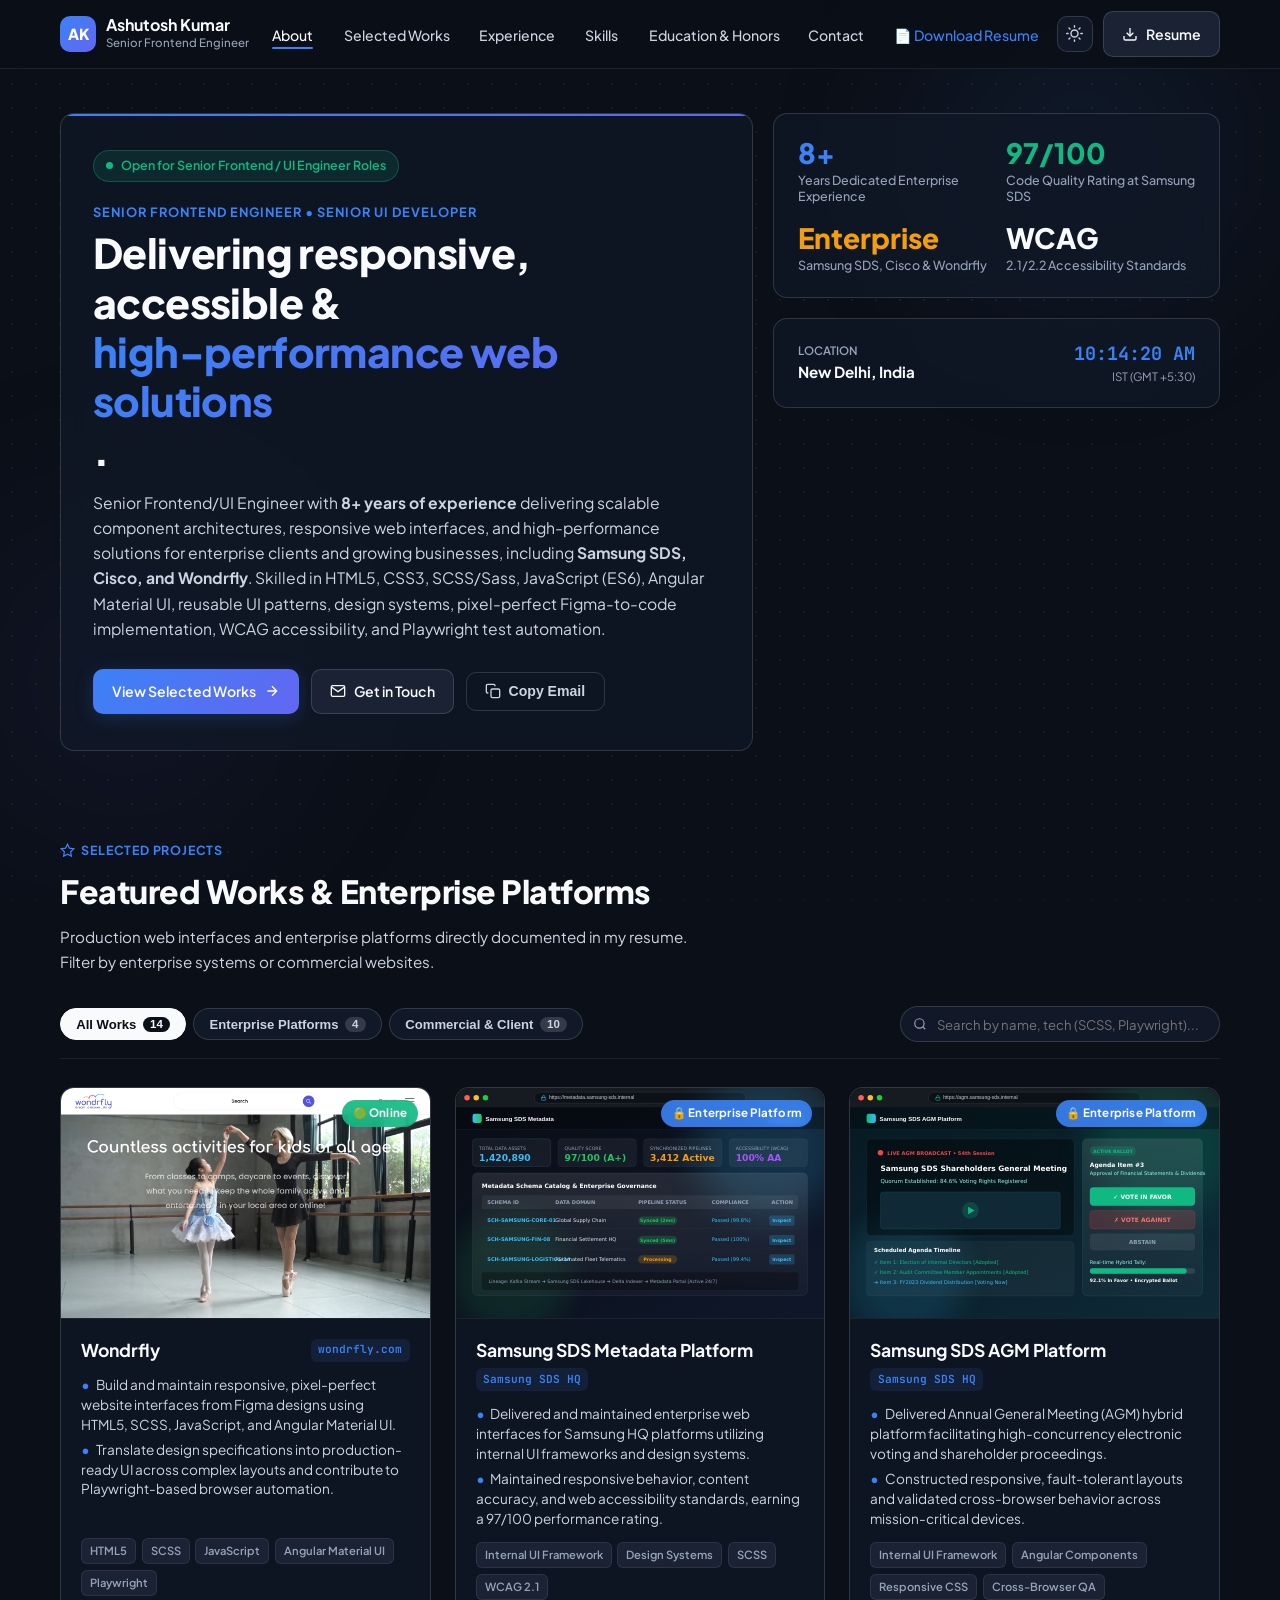
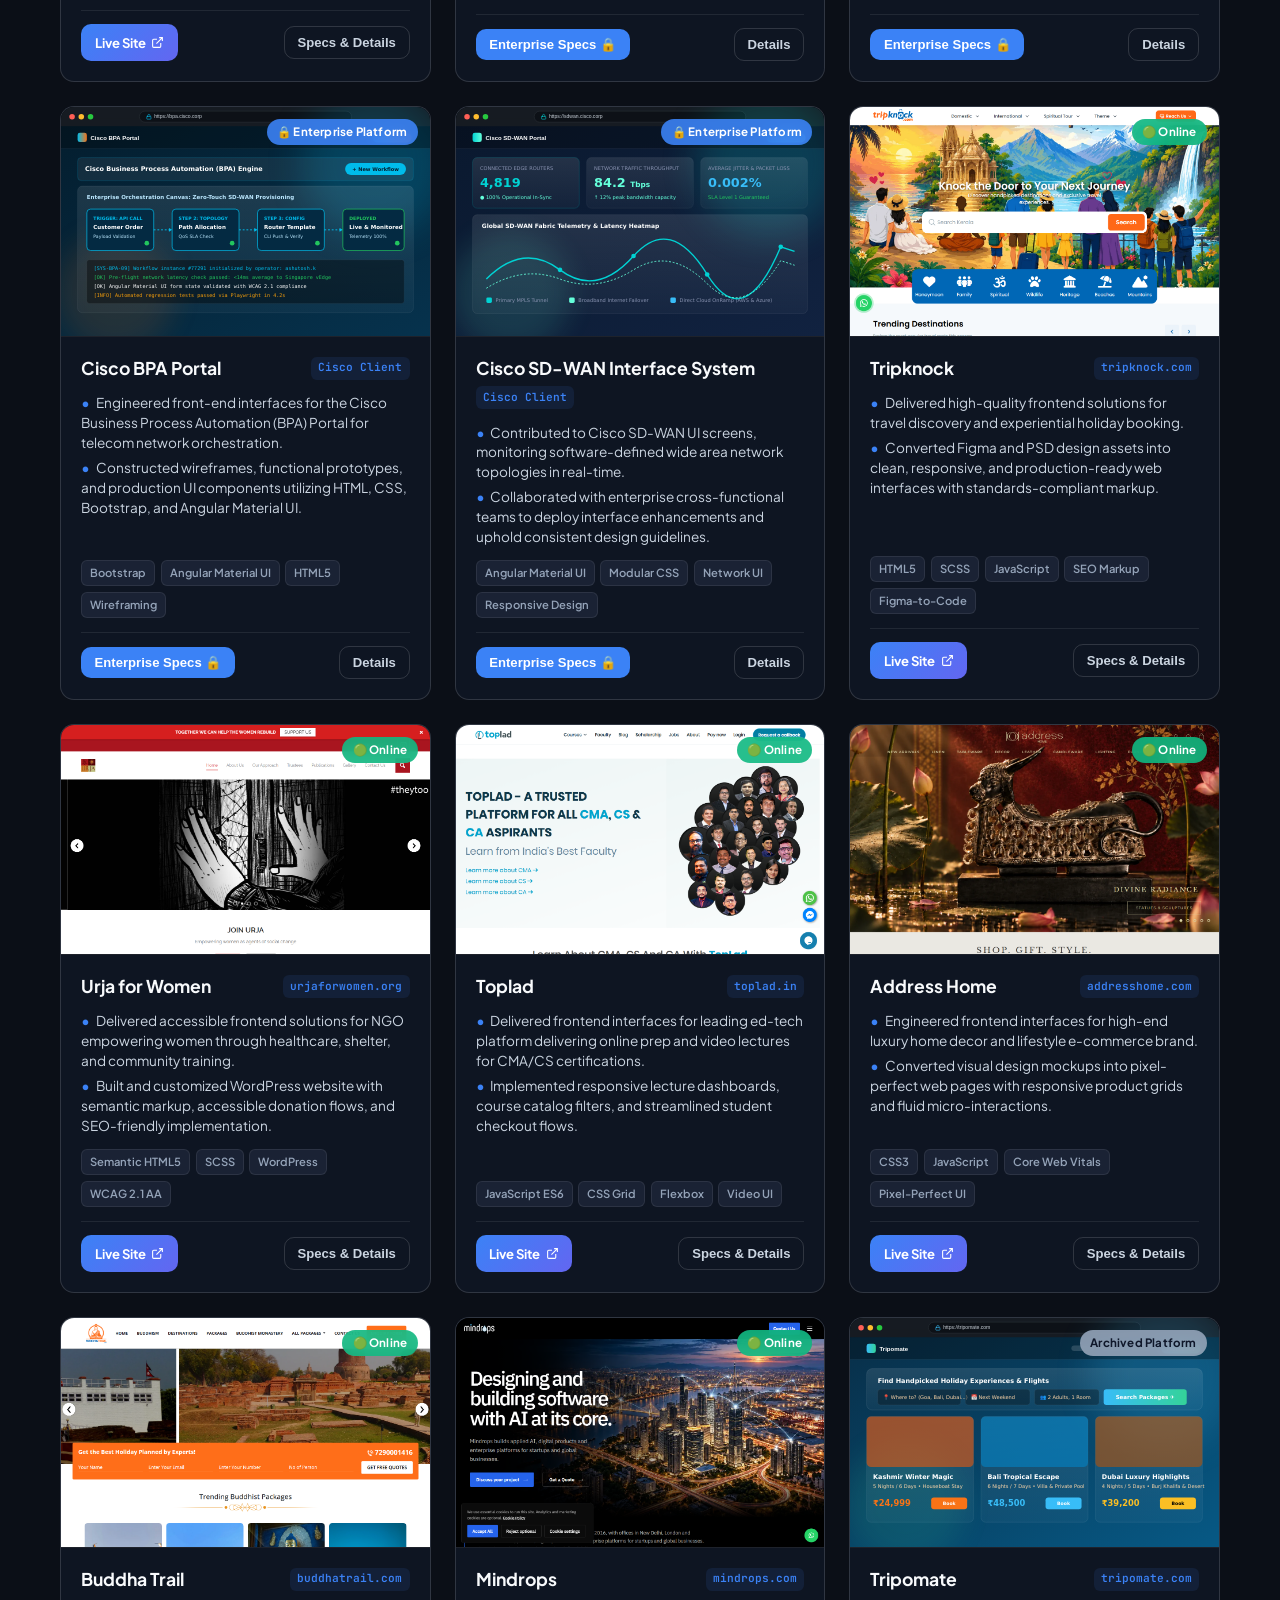
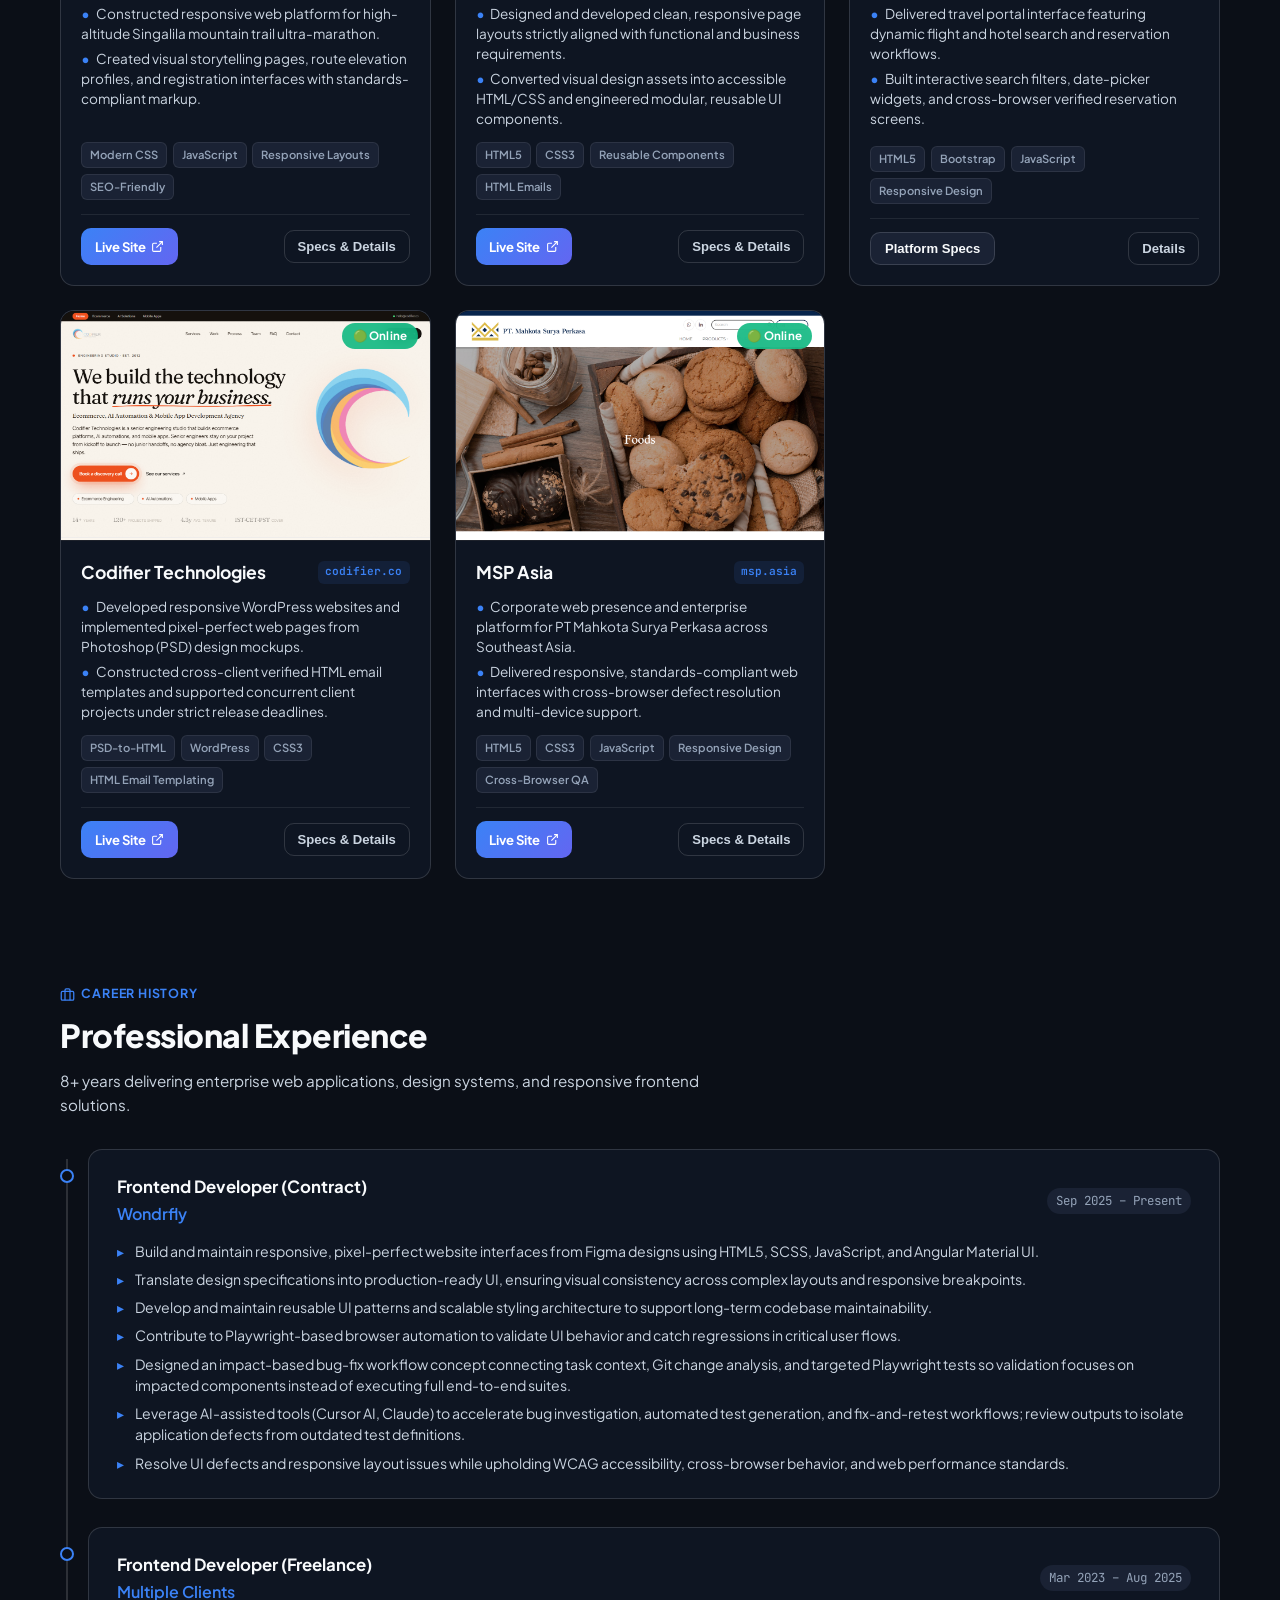
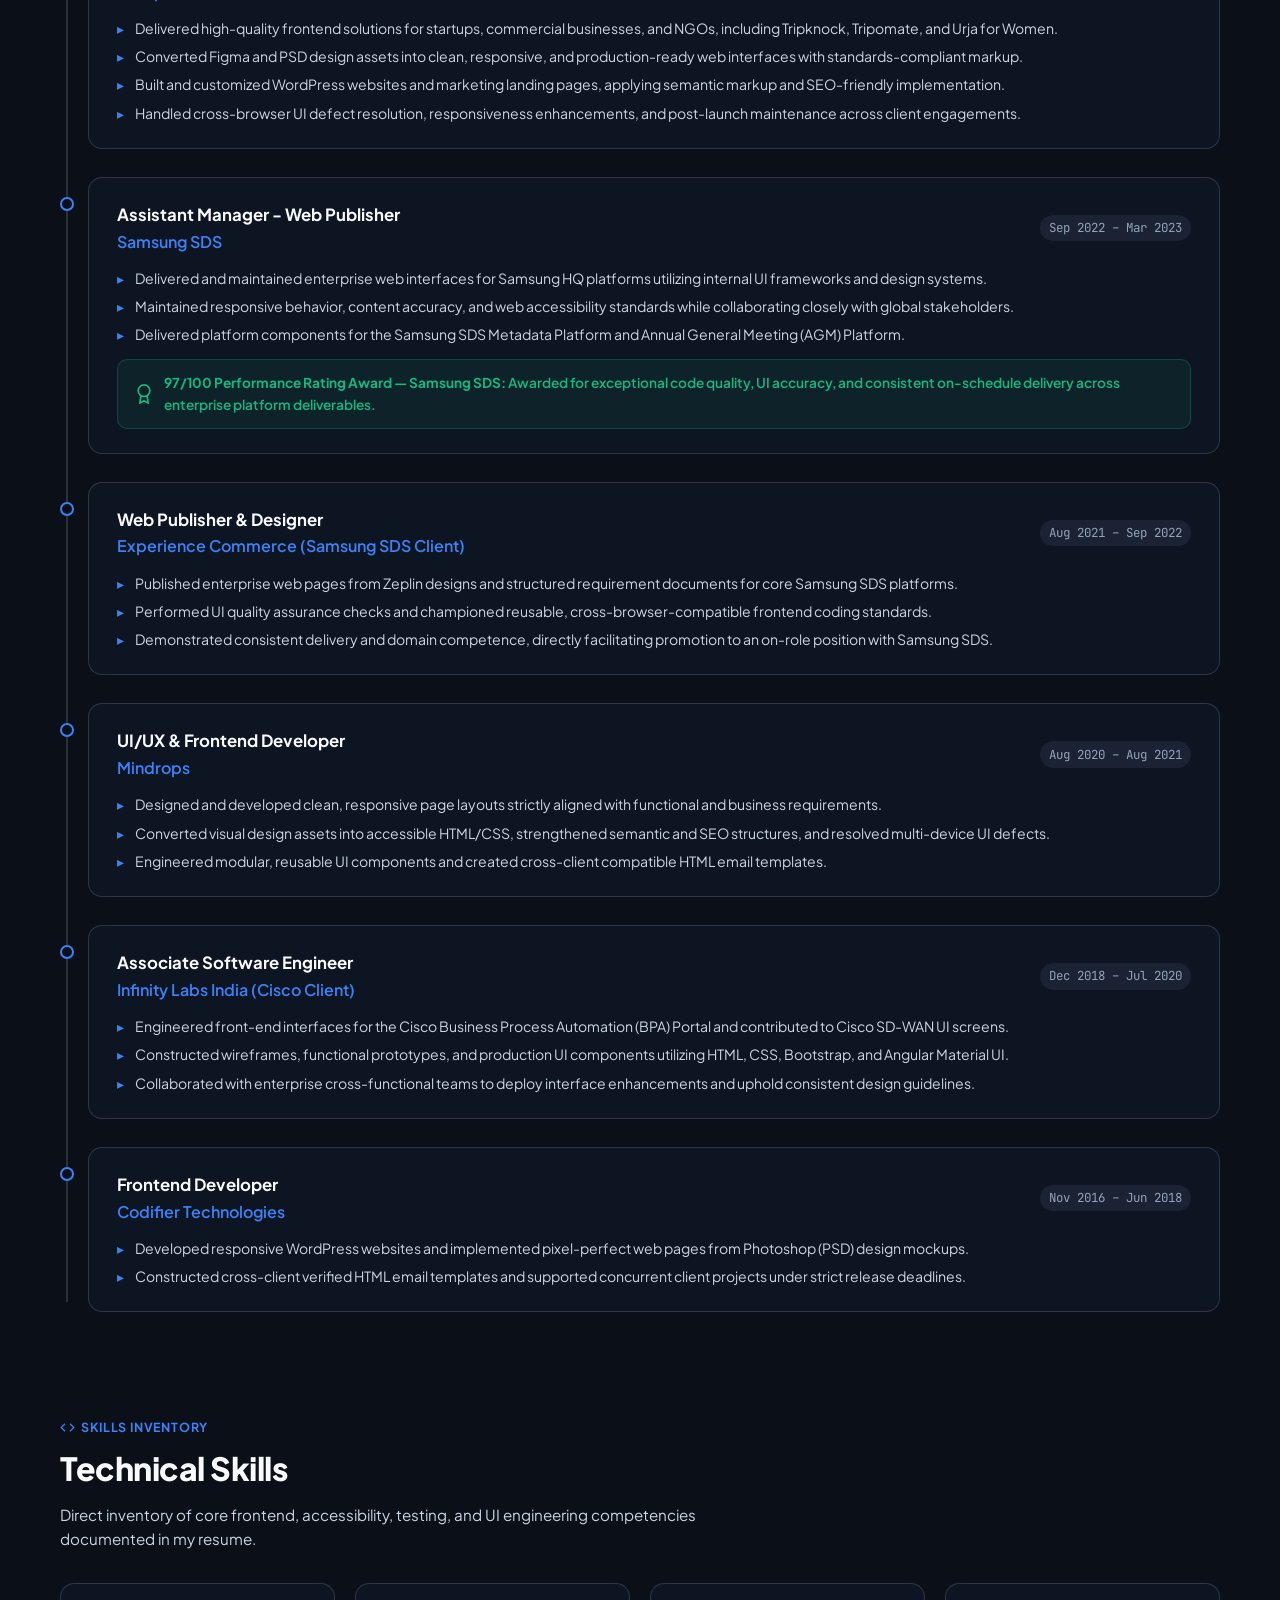
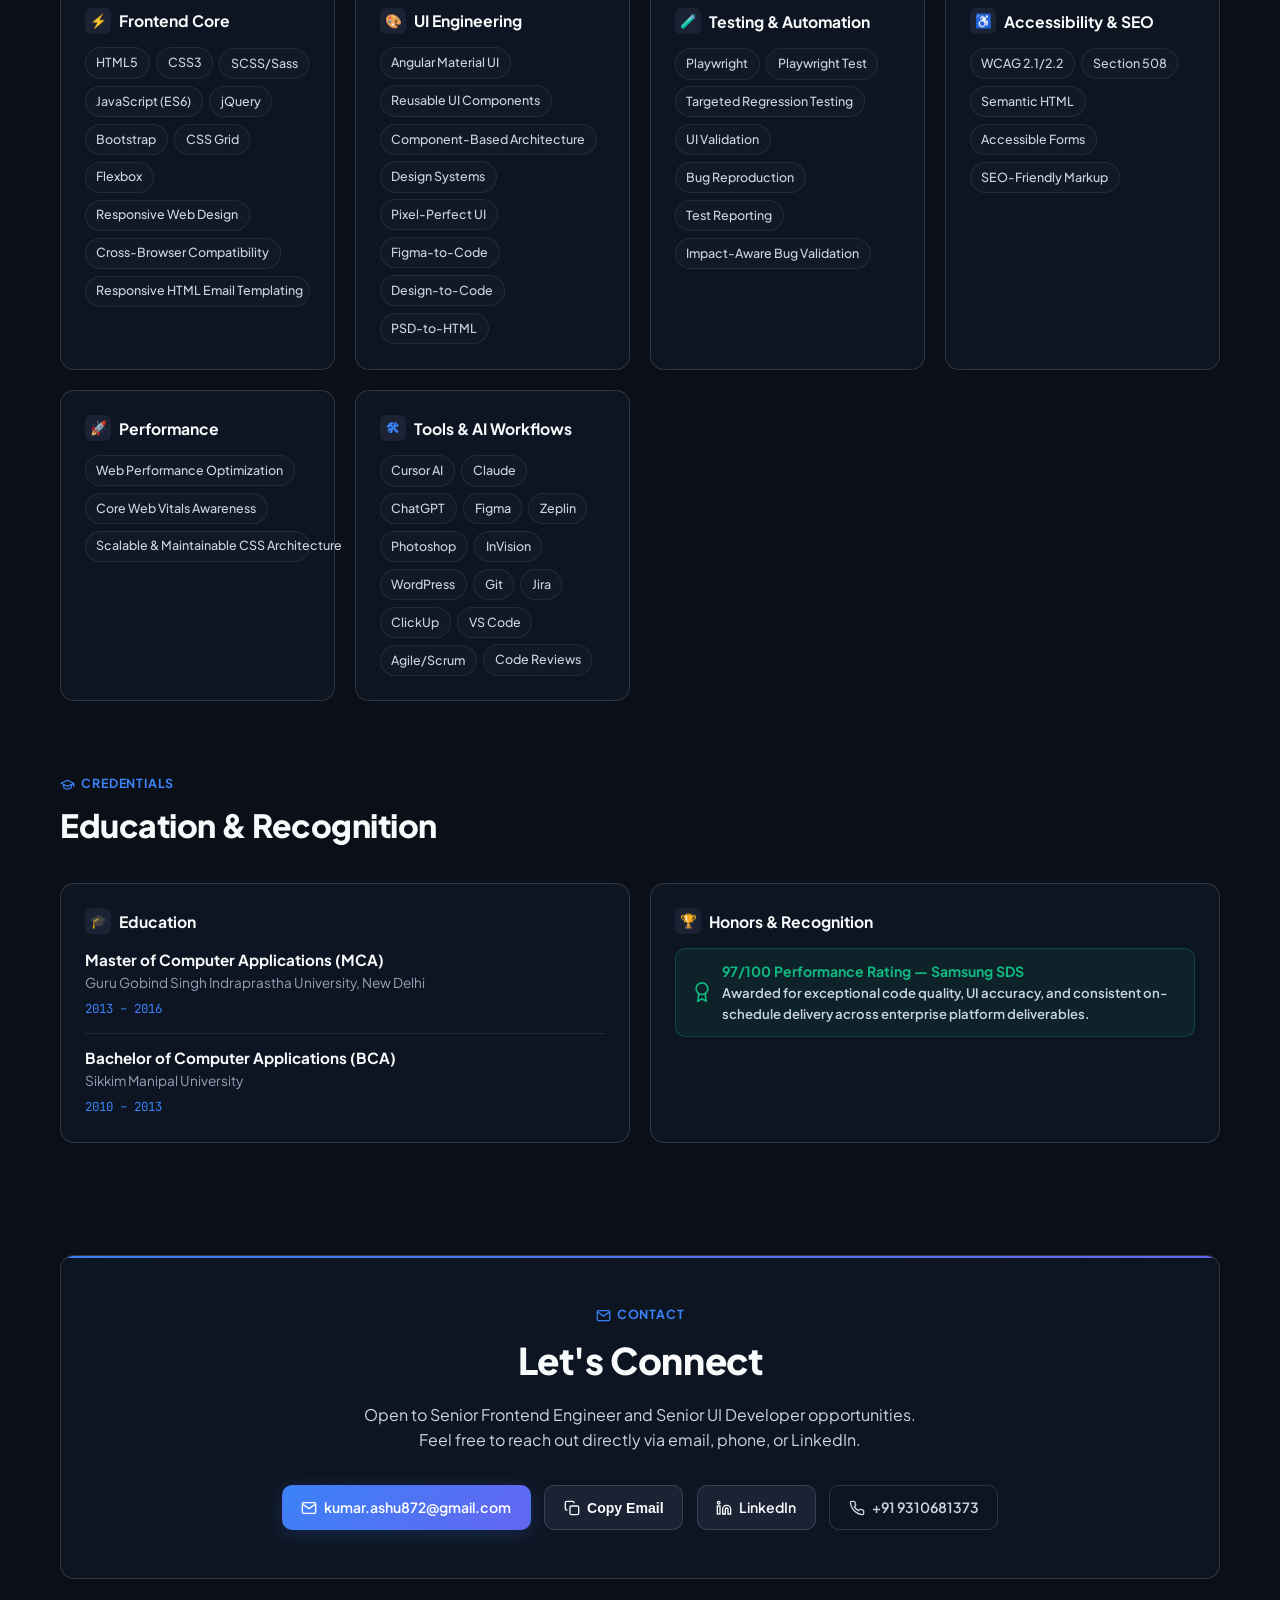
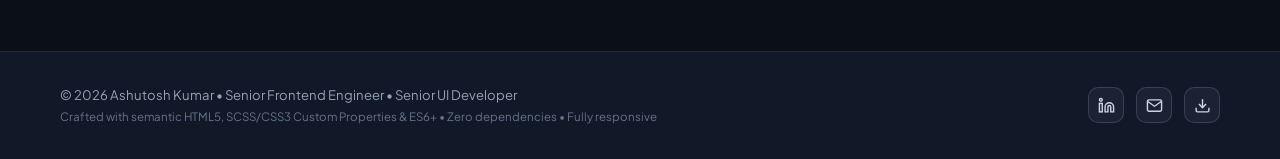
==== index.html @ e5b64687 "feat: add project deep-linking with copy direct link and generate ATS-optimized master resume HTML a" ====
<!DOCTYPE html>
<html lang="en" data-theme="dark">
<head>
  <meta charset="UTF-8">
  <meta name="viewport" content="width=device-width, initial-scale=1.0">
  <meta name="description" content="Portfolio of Ashutosh Kumar — Senior Frontend Engineer & Senior UI Developer with 8+ years enterprise experience delivering responsive, accessible web interfaces for Samsung SDS, Cisco, and Wondrfly.">
  <meta name="keywords" content="Ashutosh Kumar, Senior Frontend Engineer, Senior UI Developer, HTML5, SCSS, JavaScript, Angular Material UI, Playwright, WCAG, Responsive Web Design">
  <meta name="author" content="Ashutosh Kumar">
  <title>Ashutosh Kumar — Senior Frontend Engineer &amp; UI Developer</title>

  <!-- OpenGraph Meta -->
  <meta property="og:type" content="website">
  <meta property="og:title" content="Ashutosh Kumar — Senior Frontend Engineer &amp; UI Developer">
  <meta property="og:description" content="8+ years enterprise experience delivering scalable component architectures and responsive web interfaces for Samsung SDS, Cisco, and Wondrfly.">
  <meta property="og:image" content="assets/projects/wondrfly.png">
  <meta name="twitter:card" content="summary_large_image">

  <!-- Favicon -->
  <link rel="icon" href="data:image/svg+xml,<svg xmlns=%22http://www.w3.org/2000/svg%22 viewBox=%220 0 100 100%22><text y=%22.9em%22 font-size=%2290%22>⚡</text></svg>">

  <!-- Google Fonts: Plus Jakarta Sans & JetBrains Mono -->
  <link rel="preconnect" href="https://fonts.googleapis.com">
  <link rel="preconnect" href="https://fonts.gstatic.com" crossorigin>
  <link href="https://fonts.googleapis.com/css2?family=JetBrains+Mono:wght@400;500;600;700&family=Plus+Jakarta+Sans:wght@400;500;600;700;800&display=swap" rel="stylesheet">

  <!-- Stylesheet -->
  <link rel="stylesheet" href="css/style.css">
</head>
<body>

  <!-- Ambient Background Lighting -->
  <div class="ambient-glow" aria-hidden="true">
    <div class="ambient-circle-1"></div>
    <div class="ambient-circle-2"></div>
  </div>
  <div class="bg-mesh-pattern" aria-hidden="true"></div>

  <!-- ==========================================================================
       Site Header & Sticky Navigation
       ========================================================================== -->
  <header class="site-header" id="site-header">
    <div class="container">
      <nav class="nav-wrapper" aria-label="Main Navigation">
        <!-- Brand Link -->
        <a href="#hero" class="brand-link" aria-label="Ashutosh Kumar Home">
          <div class="monogram-badge">AK</div>
          <div class="brand-text">
            <span class="brand-name">Ashutosh Kumar</span>
            <span class="brand-role">Senior Frontend Engineer</span>
          </div>
        </a>

        <!-- Navigation Links -->
        <ul class="nav-links" id="nav-links">
          <li><a href="#hero" class="nav-link active">About</a></li>
          <li><a href="#projects" class="nav-link">Selected Works</a></li>
          <li><a href="#experience" class="nav-link">Experience</a></li>
          <li><a href="#skills" class="nav-link">Skills</a></li>
          <li><a href="#education" class="nav-link">Education &amp; Honors</a></li>
          <li><a href="#contact" class="nav-link">Contact</a></li>
          <li><a href="assets/Ashutosh_Kumar_Resume.pdf" class="nav-link" download="Ashutosh_Kumar_Resume.pdf" style="color: var(--accent-primary);">📄 Download Resume</a></li>
        </ul>

        <!-- Nav Action Buttons -->
        <div class="nav-actions">
          <button class="theme-toggle-btn" id="theme-toggle-btn" aria-label="Toggle Theme (Dark/Light)">
            <svg id="sun-icon" viewBox="0 0 24 24" fill="none" stroke="currentColor" stroke-width="2" stroke-linecap="round" stroke-linejoin="round">
              <circle cx="12" cy="12" r="5"></circle>
              <line x1="12" y1="1" x2="12" y2="3"></line>
              <line x1="12" y1="21" x2="12" y2="23"></line>
              <line x1="4.22" y1="4.22" x2="5.64" y2="5.64"></line>
              <line x1="18.36" y1="18.36" x2="19.78" y2="19.78"></line>
              <line x1="1" y1="12" x2="3" y2="12"></line>
              <line x1="21" y1="12" x2="23" y2="12"></line>
              <line x1="4.22" y1="19.78" x2="5.64" y2="18.36"></line>
              <line x1="18.36" y1="5.64" x2="19.78" y2="4.22"></line>
            </svg>
            <svg id="moon-icon" style="display:none;" viewBox="0 0 24 24" fill="none" stroke="currentColor" stroke-width="2" stroke-linecap="round" stroke-linejoin="round">
              <path d="M21 12.79A9 9 0 1 1 11.21 3 7 7 0 0 0 21 12.79z"></path>
            </svg>
          </button>

          <a href="assets/Ashutosh_Kumar_Resume.pdf" class="btn btn-secondary btn-resume-nav" download="Ashutosh_Kumar_Resume.pdf">
            <svg viewBox="0 0 24 24" fill="none" stroke="currentColor" stroke-width="2">
              <path d="M21 15v4a2 2 0 0 1-2 2H5a2 2 0 0 1-2-2v-4"/>
              <polyline points="7 10 12 15 17 10"/>
              <line x1="12" y1="15" x2="12" y2="3"/>
            </svg>
            <span>Resume</span>
          </a>

          <button class="mobile-toggle-btn" id="mobile-toggle-btn" aria-label="Toggle Mobile Menu">
            <svg viewBox="0 0 24 24" fill="none" stroke="currentColor" stroke-width="2">
              <line x1="3" y1="12" x2="21" y2="12"></line>
              <line x1="3" y1="6" x2="21" y2="6"></line>
              <line x1="3" y1="18" x2="21" y2="18"></line>
            </svg>
          </button>
        </div>
      </nav>
    </div>
  </header>

  <!-- ==========================================================================
       Hero Section & Bento Grid (Understated & Grounded in Resume)
       ========================================================================== -->
  <main>
    <section class="hero-section" id="hero">
      <div class="container">
        <div class="hero-bento-grid">
          
          <!-- Main Hero Bio -->
          <div class="hero-main-card">
            <div>
              <div class="status-pill">
                <span class="status-dot-pulse"></span>
                <span>Open for Senior Frontend / UI Engineer Roles</span>
              </div>

              <div class="hero-subtitle">Senior Frontend Engineer • Senior UI Developer</div>
              <h1 class="hero-title">
                Delivering responsive, accessible &amp; <span class="text-gradient">high-performance web solutions</span>.
              </h1>
              <p class="hero-bio">
                Senior Frontend/UI Engineer with <strong>8+ years of experience</strong> delivering scalable component architectures, responsive web interfaces, and high-performance solutions for enterprise clients and growing businesses, including <strong>Samsung SDS, Cisco, and Wondrfly</strong>. Skilled in HTML5, CSS3, SCSS/Sass, JavaScript (ES6), Angular Material UI, reusable UI patterns, design systems, pixel-perfect Figma-to-code implementation, WCAG accessibility, and Playwright test automation.
              </p>
            </div>

            <div class="hero-cta-group">
              <a href="#projects" class="btn btn-primary">
                <span>View Selected Works</span>
                <svg viewBox="0 0 24 24" fill="none" stroke="currentColor" stroke-width="2">
                  <path d="M5 12h14M12 5l7 7-7 7"/>
                </svg>
              </a>

              <a href="mailto:kumar.ashu872@gmail.com" class="btn btn-secondary">
                <svg viewBox="0 0 24 24" fill="none" stroke="currentColor" stroke-width="2">
                  <path d="M4 4h16c1.1 0 2 .9 2 2v12c0 1.1-.9 2-2 2H4c-1.1 0-2-.9-2-2V6c0-1.1.9-2 2-2z"></path>
                  <polyline points="22,6 12,13 2,6"></polyline>
                </svg>
                <span>Get in Touch</span>
              </a>

              <button class="btn btn-outline copy-email-btn" aria-label="Copy Email Address">
                <svg viewBox="0 0 24 24" fill="none" stroke="currentColor" stroke-width="2">
                  <rect x="9" y="9" width="13" height="13" rx="2" ry="2"></rect>
                  <path d="M5 15H4a2 2 0 0 1-2-2V4a2 2 0 0 1 2-2h9a2 2 0 0 1 2 2v1"></path>
                </svg>
                <span>Copy Email</span>
              </button>
            </div>
          </div>

          <!-- Side Stack: Core Metrics directly from resume -->
          <div class="hero-side-stack">
            <div class="bento-metrics-tile">
              <div class="metric-item">
                <span class="metric-value highlight-blue">8+</span>
                <span class="metric-label">Years Dedicated Enterprise Experience</span>
              </div>
              <div class="metric-item">
                <span class="metric-value highlight-emerald">97/100</span>
                <span class="metric-label">Code Quality Rating at Samsung SDS</span>
              </div>
              <div class="metric-item">
                <span class="metric-value highlight-amber">Enterprise</span>
                <span class="metric-label">Samsung SDS, Cisco &amp; Wondrfly</span>
              </div>
              <div class="metric-item">
                <span class="metric-value">WCAG</span>
                <span class="metric-label">2.1/2.2 Accessibility Standards</span>
              </div>
            </div>

            <!-- Location & Time -->
            <div class="bento-location-card">
              <div class="location-info">
                <span class="location-title">Location</span>
                <span class="location-place">New Delhi, India</span>
              </div>
              <div class="clock-display">
                <span class="clock-time" id="live-clock">--:--:--</span>
                <span class="clock-tz">IST (GMT +5:30)</span>
              </div>
            </div>
          </div>

        </div>
      </div>
    </section>

    <!-- ==========================================================================
         Selected Works (Only Resume Projects with Real Screens & Clear 2 Lines)
         ========================================================================== -->
    <section class="projects-section" id="projects">
      <div class="container">
        
        <div class="section-header">
          <div class="section-tag">
            <svg viewBox="0 0 24 24" width="15" height="15" fill="none" stroke="currentColor" stroke-width="2">
              <polygon points="12 2 15.09 8.26 22 9.27 17 14.14 18.18 21.02 12 17.77 5.82 21.02 7 14.14 2 9.27 8.91 8.26 12 2"></polygon>
            </svg>
            <span>Selected Projects</span>
          </div>
          <h2 class="section-title">Featured Works &amp; Enterprise Platforms</h2>
          <p class="section-desc">
            Production web interfaces and enterprise platforms directly documented in my resume. Filter by enterprise systems or commercial websites.
          </p>
        </div>

        <!-- Toolbar -->
        <div class="projects-toolbar">
          <div class="filter-tabs" role="tablist">
            <button class="tab-btn active" data-filter="all" role="tab" aria-selected="true">
              <span>All Works</span>
              <span class="tab-badge" id="visible-projects-count">14</span>
            </button>
            <button class="tab-btn" data-filter="enterprise" role="tab" aria-selected="false">
              <span>Enterprise Platforms</span>
              <span class="tab-badge">4</span>
            </button>
            <button class="tab-btn" data-filter="commercial" role="tab" aria-selected="false">
              <span>Commercial &amp; Client</span>
              <span class="tab-badge">10</span>
            </button>
          </div>

          <div class="search-box-wrapper">
            <svg class="search-icon" viewBox="0 0 24 24" fill="none" stroke="currentColor" stroke-width="2">
              <circle cx="11" cy="11" r="8"></circle>
              <line x1="21" y1="21" x2="16.65" y2="16.65"></line>
            </svg>
            <input type="text" id="project-search-input" class="search-input" placeholder="Search by name, tech (SCSS, Playwright)..." aria-label="Search projects">
          </div>
        </div>

        <!-- Projects Grid -->
        <div class="projects-grid" id="projects-grid">

          <!-- 1. WONDRFLY (Real Website Screen) -->
          <article class="project-card" data-category="commercial">
            <div class="card-media-wrapper">
              <img src="assets/projects/wondrfly.png" alt="Wondrfly Live Website Screen" class="card-media-img" loading="lazy">
              <span class="card-media-badge badge-online">🟢 Online</span>
            </div>
            <div class="card-content">
              <div class="card-header-row">
                <h3 class="project-title">Wondrfly</h3>
                <span class="project-domain-tag">wondrfly.com</span>
              </div>
              <div class="project-two-lines">
                <span class="desc-line">
                  <span class="desc-bullet">•</span>Build and maintain responsive, pixel-perfect website interfaces from Figma designs using HTML5, SCSS, JavaScript, and Angular Material UI.
                </span>
                <span class="desc-line">
                  <span class="desc-bullet">•</span>Translate design specifications into production-ready UI across complex layouts and contribute to Playwright-based browser automation.
                </span>
              </div>
              <div class="card-tech-stack">
                <span class="tech-badge">HTML5</span>
                <span class="tech-badge">SCSS</span>
                <span class="tech-badge">JavaScript</span>
                <span class="tech-badge">Angular Material UI</span>
                <span class="tech-badge">Playwright</span>
              </div>
              <div class="card-action-footer">
                <a href="https://www.wondrfly.com" target="_blank" rel="noopener noreferrer" class="btn-live-link">
                  <span>Live Site</span>
                  <svg viewBox="0 0 24 24" fill="none" stroke="currentColor" stroke-width="2"><path d="M18 13v6a2 2 0 0 1-2 2H5a2 2 0 0 1-2-2V8a2 2 0 0 1 2-2h6M15 3h6v6M10 14L21 3"/></svg>
                </a>
                <button class="btn-view-details" data-project-trigger="wondrfly">Specs &amp; Details</button>
              </div>
            </div>
          </article>

          <!-- 2. SAMSUNG SDS METADATA PLATFORM -->
          <article class="project-card" data-category="enterprise">
            <div class="card-media-wrapper">
              <img src="assets/projects/samsung-metadata.svg" alt="Samsung SDS Metadata Platform Interface" class="card-media-img" loading="lazy">
              <span class="card-media-badge badge-enterprise">🔒 Enterprise Platform</span>
            </div>
            <div class="card-content">
              <div class="card-header-row">
                <h3 class="project-title">Samsung SDS Metadata Platform</h3>
                <span class="project-domain-tag">Samsung SDS HQ</span>
              </div>
              <div class="project-two-lines">
                <span class="desc-line">
                  <span class="desc-bullet">•</span>Delivered and maintained enterprise web interfaces for Samsung HQ platforms utilizing internal UI frameworks and design systems.
                </span>
                <span class="desc-line">
                  <span class="desc-bullet">•</span>Maintained responsive behavior, content accuracy, and web accessibility standards, earning a 97/100 performance rating.
                </span>
              </div>
              <div class="card-tech-stack">
                <span class="tech-badge">Internal UI Framework</span>
                <span class="tech-badge">Design Systems</span>
                <span class="tech-badge">SCSS</span>
                <span class="tech-badge">WCAG 2.1</span>
              </div>
              <div class="card-action-footer">
                <button class="btn-enterprise-specs" data-project-trigger="samsung-metadata">
                  <span>Enterprise Specs 🔒</span>
                </button>
                <button class="btn-view-details" data-project-trigger="samsung-metadata">Details</button>
              </div>
            </div>
          </article>

          <!-- 3. SAMSUNG SDS AGM PLATFORM -->
          <article class="project-card" data-category="enterprise">
            <div class="card-media-wrapper">
              <img src="assets/projects/samsung-agm.svg" alt="Samsung SDS AGM Platform Interface" class="card-media-img" loading="lazy">
              <span class="card-media-badge badge-enterprise">🔒 Enterprise Platform</span>
            </div>
            <div class="card-content">
              <div class="card-header-row">
                <h3 class="project-title">Samsung SDS AGM Platform</h3>
                <span class="project-domain-tag">Samsung SDS HQ</span>
              </div>
              <div class="project-two-lines">
                <span class="desc-line">
                  <span class="desc-bullet">•</span>Delivered Annual General Meeting (AGM) hybrid platform facilitating high-concurrency electronic voting and shareholder proceedings.
                </span>
                <span class="desc-line">
                  <span class="desc-bullet">•</span>Constructed responsive, fault-tolerant layouts and validated cross-browser behavior across mission-critical devices.
                </span>
              </div>
              <div class="card-tech-stack">
                <span class="tech-badge">Internal UI Framework</span>
                <span class="tech-badge">Angular Components</span>
                <span class="tech-badge">Responsive CSS</span>
                <span class="tech-badge">Cross-Browser QA</span>
              </div>
              <div class="card-action-footer">
                <button class="btn-enterprise-specs" data-project-trigger="samsung-agm">
                  <span>Enterprise Specs 🔒</span>
                </button>
                <button class="btn-view-details" data-project-trigger="samsung-agm">Details</button>
              </div>
            </div>
          </article>

          <!-- 4. CISCO BPA PORTAL -->
          <article class="project-card" data-category="enterprise">
            <div class="card-media-wrapper">
              <img src="assets/projects/cisco-bpa.svg" alt="Cisco BPA Portal Interface" class="card-media-img" loading="lazy">
              <span class="card-media-badge badge-enterprise">🔒 Enterprise Platform</span>
            </div>
            <div class="card-content">
              <div class="card-header-row">
                <h3 class="project-title">Cisco BPA Portal</h3>
                <span class="project-domain-tag">Cisco Client</span>
              </div>
              <div class="project-two-lines">
                <span class="desc-line">
                  <span class="desc-bullet">•</span>Engineered front-end interfaces for the Cisco Business Process Automation (BPA) Portal for telecom network orchestration.
                </span>
                <span class="desc-line">
                  <span class="desc-bullet">•</span>Constructed wireframes, functional prototypes, and production UI components utilizing HTML, CSS, Bootstrap, and Angular Material UI.
                </span>
              </div>
              <div class="card-tech-stack">
                <span class="tech-badge">Bootstrap</span>
                <span class="tech-badge">Angular Material UI</span>
                <span class="tech-badge">HTML5</span>
                <span class="tech-badge">Wireframing</span>
              </div>
              <div class="card-action-footer">
                <button class="btn-enterprise-specs" data-project-trigger="cisco-bpa">
                  <span>Enterprise Specs 🔒</span>
                </button>
                <button class="btn-view-details" data-project-trigger="cisco-bpa">Details</button>
              </div>
            </div>
          </article>

          <!-- 5. CISCO SD-WAN MANAGEMENT INTERFACE -->
          <article class="project-card" data-category="enterprise">
            <div class="card-media-wrapper">
              <img src="assets/projects/cisco-sdwan.svg" alt="Cisco SD-WAN Interface" class="card-media-img" loading="lazy">
              <span class="card-media-badge badge-enterprise">🔒 Enterprise Platform</span>
            </div>
            <div class="card-content">
              <div class="card-header-row">
                <h3 class="project-title">Cisco SD-WAN Interface System</h3>
                <span class="project-domain-tag">Cisco Client</span>
              </div>
              <div class="project-two-lines">
                <span class="desc-line">
                  <span class="desc-bullet">•</span>Contributed to Cisco SD-WAN UI screens, monitoring software-defined wide area network topologies in real-time.
                </span>
                <span class="desc-line">
                  <span class="desc-bullet">•</span>Collaborated with enterprise cross-functional teams to deploy interface enhancements and uphold consistent design guidelines.
                </span>
              </div>
              <div class="card-tech-stack">
                <span class="tech-badge">Angular Material UI</span>
                <span class="tech-badge">Modular CSS</span>
                <span class="tech-badge">Network UI</span>
                <span class="tech-badge">Responsive Design</span>
              </div>
              <div class="card-action-footer">
                <button class="btn-enterprise-specs" data-project-trigger="cisco-sdwan">
                  <span>Enterprise Specs 🔒</span>
                </button>
                <button class="btn-view-details" data-project-trigger="cisco-sdwan">Details</button>
              </div>
            </div>
          </article>

          <!-- 6. TRIPKNOCK (Real Website Screen) -->
          <article class="project-card" data-category="commercial">
            <div class="card-media-wrapper">
              <img src="assets/projects/tripknock.png" alt="Tripknock Live Website Screen" class="card-media-img" loading="lazy">
              <span class="card-media-badge badge-online">🟢 Online</span>
            </div>
            <div class="card-content">
              <div class="card-header-row">
                <h3 class="project-title">Tripknock</h3>
                <span class="project-domain-tag">tripknock.com</span>
              </div>
              <div class="project-two-lines">
                <span class="desc-line">
                  <span class="desc-bullet">•</span>Delivered high-quality frontend solutions for travel discovery and experiential holiday booking.
                </span>
                <span class="desc-line">
                  <span class="desc-bullet">•</span>Converted Figma and PSD design assets into clean, responsive, and production-ready web interfaces with standards-compliant markup.
                </span>
              </div>
              <div class="card-tech-stack">
                <span class="tech-badge">HTML5</span>
                <span class="tech-badge">SCSS</span>
                <span class="tech-badge">JavaScript</span>
                <span class="tech-badge">SEO Markup</span>
                <span class="tech-badge">Figma-to-Code</span>
              </div>
              <div class="card-action-footer">
                <a href="https://www.tripknock.com" target="_blank" rel="noopener noreferrer" class="btn-live-link">
                  <span>Live Site</span>
                  <svg viewBox="0 0 24 24" fill="none" stroke="currentColor" stroke-width="2"><path d="M18 13v6a2 2 0 0 1-2 2H5a2 2 0 0 1-2-2V8a2 2 0 0 1 2-2h6M15 3h6v6M10 14L21 3"/></svg>
                </a>
                <button class="btn-view-details" data-project-trigger="tripknock">Specs &amp; Details</button>
              </div>
            </div>
          </article>

          <!-- 7. URJA FOR WOMEN (Real Website Screen) -->
          <article class="project-card" data-category="commercial">
            <div class="card-media-wrapper">
              <img src="assets/projects/urja-for-women.png" alt="Urja for Women Live Website Screen" class="card-media-img" loading="lazy">
              <span class="card-media-badge badge-online">🟢 Online</span>
            </div>
            <div class="card-content">
              <div class="card-header-row">
                <h3 class="project-title">Urja for Women</h3>
                <span class="project-domain-tag">urjaforwomen.org</span>
              </div>
              <div class="project-two-lines">
                <span class="desc-line">
                  <span class="desc-bullet">•</span>Delivered accessible frontend solutions for NGO empowering women through healthcare, shelter, and community training.
                </span>
                <span class="desc-line">
                  <span class="desc-bullet">•</span>Built and customized WordPress website with semantic markup, accessible donation flows, and SEO-friendly implementation.
                </span>
              </div>
              <div class="card-tech-stack">
                <span class="tech-badge">Semantic HTML5</span>
                <span class="tech-badge">SCSS</span>
                <span class="tech-badge">WordPress</span>
                <span class="tech-badge">WCAG 2.1 AA</span>
              </div>
              <div class="card-action-footer">
                <a href="https://urjaforwomen.org" target="_blank" rel="noopener noreferrer" class="btn-live-link">
                  <span>Live Site</span>
                  <svg viewBox="0 0 24 24" fill="none" stroke="currentColor" stroke-width="2"><path d="M18 13v6a2 2 0 0 1-2 2H5a2 2 0 0 1-2-2V8a2 2 0 0 1 2-2h6M15 3h6v6M10 14L21 3"/></svg>
                </a>
                <button class="btn-view-details" data-project-trigger="urja-for-women">Specs &amp; Details</button>
              </div>
            </div>
          </article>

          <!-- 8. TOPLAD (Real Website Screen) -->
          <article class="project-card" data-category="commercial">
            <div class="card-media-wrapper">
              <img src="assets/projects/toplad.png" alt="Toplad Live Website Screen" class="card-media-img" loading="lazy">
              <span class="card-media-badge badge-online">🟢 Online</span>
            </div>
            <div class="card-content">
              <div class="card-header-row">
                <h3 class="project-title">Toplad</h3>
                <span class="project-domain-tag">toplad.in</span>
              </div>
              <div class="project-two-lines">
                <span class="desc-line">
                  <span class="desc-bullet">•</span>Delivered frontend interfaces for leading ed-tech platform delivering online prep and video lectures for CMA/CS certifications.
                </span>
                <span class="desc-line">
                  <span class="desc-bullet">•</span>Implemented responsive lecture dashboards, course catalog filters, and streamlined student checkout flows.
                </span>
              </div>
              <div class="card-tech-stack">
                <span class="tech-badge">JavaScript ES6</span>
                <span class="tech-badge">CSS Grid</span>
                <span class="tech-badge">Flexbox</span>
                <span class="tech-badge">Video UI</span>
              </div>
              <div class="card-action-footer">
                <a href="https://toplad.in" target="_blank" rel="noopener noreferrer" class="btn-live-link">
                  <span>Live Site</span>
                  <svg viewBox="0 0 24 24" fill="none" stroke="currentColor" stroke-width="2"><path d="M18 13v6a2 2 0 0 1-2 2H5a2 2 0 0 1-2-2V8a2 2 0 0 1 2-2h6M15 3h6v6M10 14L21 3"/></svg>
                </a>
                <button class="btn-view-details" data-project-trigger="toplad">Specs &amp; Details</button>
              </div>
            </div>
          </article>

          <!-- 9. ADDRESS HOME (Real Website Screen) -->
          <article class="project-card" data-category="commercial">
            <div class="card-media-wrapper">
              <img src="assets/projects/address-home.png" alt="Address Home Live Website Screen" class="card-media-img" loading="lazy">
              <span class="card-media-badge badge-online">🟢 Online</span>
            </div>
            <div class="card-content">
              <div class="card-header-row">
                <h3 class="project-title">Address Home</h3>
                <span class="project-domain-tag">addresshome.com</span>
              </div>
              <div class="project-two-lines">
                <span class="desc-line">
                  <span class="desc-bullet">•</span>Engineered frontend interfaces for high-end luxury home decor and lifestyle e-commerce brand.
                </span>
                <span class="desc-line">
                  <span class="desc-bullet">•</span>Converted visual design mockups into pixel-perfect web pages with responsive product grids and fluid micro-interactions.
                </span>
              </div>
              <div class="card-tech-stack">
                <span class="tech-badge">CSS3</span>
                <span class="tech-badge">JavaScript</span>
                <span class="tech-badge">Core Web Vitals</span>
                <span class="tech-badge">Pixel-Perfect UI</span>
              </div>
              <div class="card-action-footer">
                <a href="https://www.addresshome.com" target="_blank" rel="noopener noreferrer" class="btn-live-link">
                  <span>Live Site</span>
                  <svg viewBox="0 0 24 24" fill="none" stroke="currentColor" stroke-width="2"><path d="M18 13v6a2 2 0 0 1-2 2H5a2 2 0 0 1-2-2V8a2 2 0 0 1 2-2h6M15 3h6v6M10 14L21 3"/></svg>
                </a>
                <button class="btn-view-details" data-project-trigger="address-home">Specs &amp; Details</button>
              </div>
            </div>
          </article>

          <!-- 10. BUDDHA TRAIL (Real Website Screen) -->
          <article class="project-card" data-category="commercial">
            <div class="card-media-wrapper">
              <img src="assets/projects/buddha-trail.png" alt="The Buddha Trail Live Website Screen" class="card-media-img" loading="lazy">
              <span class="card-media-badge badge-online">🟢 Online</span>
            </div>
            <div class="card-content">
              <div class="card-header-row">
                <h3 class="project-title">Buddha Trail</h3>
                <span class="project-domain-tag">buddhatrail.com</span>
              </div>
              <div class="project-two-lines">
                <span class="desc-line">
                  <span class="desc-bullet">•</span>Constructed responsive web platform for high-altitude Singalila mountain trail ultra-marathon.
                </span>
                <span class="desc-line">
                  <span class="desc-bullet">•</span>Created visual storytelling pages, route elevation profiles, and registration interfaces with standards-compliant markup.
                </span>
              </div>
              <div class="card-tech-stack">
                <span class="tech-badge">Modern CSS</span>
                <span class="tech-badge">JavaScript</span>
                <span class="tech-badge">Responsive Layouts</span>
                <span class="tech-badge">SEO-Friendly</span>
              </div>
              <div class="card-action-footer">
                <a href="https://www.buddhatrail.com/" target="_blank" rel="noopener noreferrer" class="btn-live-link">
                  <span>Live Site</span>
                  <svg viewBox="0 0 24 24" fill="none" stroke="currentColor" stroke-width="2"><path d="M18 13v6a2 2 0 0 1-2 2H5a2 2 0 0 1-2-2V8a2 2 0 0 1 2-2h6M15 3h6v6M10 14L21 3"/></svg>
                </a>
                <button class="btn-view-details" data-project-trigger="buddha-trail">Specs &amp; Details</button>
              </div>
            </div>
          </article>

          <!-- 11. MINDROPS (Real Website Screen) -->
          <article class="project-card" data-category="commercial">
            <div class="card-media-wrapper">
              <img src="assets/projects/mindrops.png" alt="Mindrops Live Website Screen" class="card-media-img" loading="lazy">
              <span class="card-media-badge badge-online">🟢 Online</span>
            </div>
            <div class="card-content">
              <div class="card-header-row">
                <h3 class="project-title">Mindrops</h3>
                <span class="project-domain-tag">mindrops.com</span>
              </div>
              <div class="project-two-lines">
                <span class="desc-line">
                  <span class="desc-bullet">•</span>Designed and developed clean, responsive page layouts strictly aligned with functional and business requirements.
                </span>
                <span class="desc-line">
                  <span class="desc-bullet">•</span>Converted visual design assets into accessible HTML/CSS and engineered modular, reusable UI components.
                </span>
              </div>
              <div class="card-tech-stack">
                <span class="tech-badge">HTML5</span>
                <span class="tech-badge">CSS3</span>
                <span class="tech-badge">Reusable Components</span>
                <span class="tech-badge">HTML Emails</span>
              </div>
              <div class="card-action-footer">
                <a href="https://mindrops.com" target="_blank" rel="noopener noreferrer" class="btn-live-link">
                  <span>Live Site</span>
                  <svg viewBox="0 0 24 24" fill="none" stroke="currentColor" stroke-width="2"><path d="M18 13v6a2 2 0 0 1-2 2H5a2 2 0 0 1-2-2V8a2 2 0 0 1 2-2h6M15 3h6v6M10 14L21 3"/></svg>
                </a>
                <button class="btn-view-details" data-project-trigger="mindrops">Specs &amp; Details</button>
              </div>
            </div>
          </article>

          <!-- 12. TRIPOMATE -->
          <article class="project-card" data-category="commercial">
            <div class="card-media-wrapper">
              <img src="assets/projects/tripomate.svg" alt="Tripomate Travel Platform Preview" class="card-media-img" loading="lazy">
              <span class="card-media-badge" style="background-color: rgba(148, 163, 184, 0.9); color: #0f172a;">Archived Platform</span>
            </div>
            <div class="card-content">
              <div class="card-header-row">
                <h3 class="project-title">Tripomate</h3>
                <span class="project-domain-tag">tripomate.com</span>
              </div>
              <div class="project-two-lines">
                <span class="desc-line">
                  <span class="desc-bullet">•</span>Delivered travel portal interface featuring dynamic flight and hotel search and reservation workflows.
                </span>
                <span class="desc-line">
                  <span class="desc-bullet">•</span>Built interactive search filters, date-picker widgets, and cross-browser verified reservation screens.
                </span>
              </div>
              <div class="card-tech-stack">
                <span class="tech-badge">HTML5</span>
                <span class="tech-badge">Bootstrap</span>
                <span class="tech-badge">JavaScript</span>
                <span class="tech-badge">Responsive Design</span>
              </div>
              <div class="card-action-footer">
                <button class="btn-enterprise-specs" style="background-color: var(--bg-surface-elevated); color: var(--text-primary); border: 1px solid var(--border-medium);" data-project-trigger="tripomate">
                  <span>Platform Specs</span>
                </button>
                <button class="btn-view-details" data-project-trigger="tripomate">Details</button>
              </div>
            </div>
          </article>

          <!-- 13. CODIFIER TECHNOLOGIES (Real Website Screen) -->
          <article class="project-card" data-category="commercial">
            <div class="card-media-wrapper">
              <img src="assets/projects/codifier.png" alt="Codifier Technologies Live Website Screen" class="card-media-img" loading="lazy">
              <span class="card-media-badge badge-online">🟢 Online</span>
            </div>
            <div class="card-content">
              <div class="card-header-row">
                <h3 class="project-title">Codifier Technologies</h3>
                <span class="project-domain-tag">codifier.co</span>
              </div>
              <div class="project-two-lines">
                <span class="desc-line">
                  <span class="desc-bullet">•</span>Developed responsive WordPress websites and implemented pixel-perfect web pages from Photoshop (PSD) design mockups.
                </span>
                <span class="desc-line">
                  <span class="desc-bullet">•</span>Constructed cross-client verified HTML email templates and supported concurrent client projects under strict release deadlines.
                </span>
              </div>
              <div class="card-tech-stack">
                <span class="tech-badge">PSD-to-HTML</span>
                <span class="tech-badge">WordPress</span>
                <span class="tech-badge">CSS3</span>
                <span class="tech-badge">HTML Email Templating</span>
              </div>
              <div class="card-action-footer">
                <a href="https://codifier.co/" target="_blank" rel="noopener noreferrer" class="btn-live-link">
                  <span>Live Site</span>
                  <svg viewBox="0 0 24 24" fill="none" stroke="currentColor" stroke-width="2"><path d="M18 13v6a2 2 0 0 1-2 2H5a2 2 0 0 1-2-2V8a2 2 0 0 1 2-2h6M15 3h6v6M10 14L21 3"/></svg>
                </a>
                <button class="btn-view-details" data-project-trigger="codifier">Specs &amp; Details</button>
              </div>
            </div>
          </article>

          <!-- 14. MSP ASIA (Real Website Screen) -->
          <article class="project-card" data-category="commercial">
            <div class="card-media-wrapper">
              <img src="assets/projects/msp-asia.png" alt="MSP Asia Live Website Screen" class="card-media-img" loading="lazy">
              <span class="card-media-badge badge-online">🟢 Online</span>
            </div>
            <div class="card-content">
              <div class="card-header-row">
                <h3 class="project-title">MSP Asia</h3>
                <span class="project-domain-tag">msp.asia</span>
              </div>
              <div class="project-two-lines">
                <span class="desc-line">
                  <span class="desc-bullet">•</span>Corporate web presence and enterprise platform for PT Mahkota Surya Perkasa across Southeast Asia.
                </span>
                <span class="desc-line">
                  <span class="desc-bullet">•</span>Delivered responsive, standards-compliant web interfaces with cross-browser defect resolution and multi-device support.
                </span>
              </div>
              <div class="card-tech-stack">
                <span class="tech-badge">HTML5</span>
                <span class="tech-badge">CSS3</span>
                <span class="tech-badge">JavaScript</span>
                <span class="tech-badge">Responsive Design</span>
                <span class="tech-badge">Cross-Browser QA</span>
              </div>
              <div class="card-action-footer">
                <a href="https://www.msp.asia/" target="_blank" rel="noopener noreferrer" class="btn-live-link">
                  <span>Live Site</span>
                  <svg viewBox="0 0 24 24" fill="none" stroke="currentColor" stroke-width="2"><path d="M18 13v6a2 2 0 0 1-2 2H5a2 2 0 0 1-2-2V8a2 2 0 0 1 2-2h6M15 3h6v6M10 14L21 3"/></svg>
                </a>
                <button class="btn-view-details" data-project-trigger="msp-asia">Specs &amp; Details</button>
              </div>
            </div>
          </article>

        </div>
      </div>
    </section>

    <!-- ==========================================================================
         Work Experience & Career Timeline (From Resume)
         ========================================================================== -->
    <section class="experience-section" id="experience">
      <div class="container">
        <div class="section-header">
          <div class="section-tag">
            <svg viewBox="0 0 24 24" width="15" height="15" fill="none" stroke="currentColor" stroke-width="2">
              <rect x="2" y="7" width="20" height="14" rx="2" ry="2"></rect>
              <path d="M16 21V5a2 2 0 0 0-2-2h-4a2 2 0 0 0-2 2v16"></path>
            </svg>
            <span>Career History</span>
          </div>
          <h2 class="section-title">Professional Experience</h2>
          <p class="section-desc">
            8+ years delivering enterprise web applications, design systems, and responsive frontend solutions.
          </p>
        </div>

        <div class="timeline">

          <!-- WONDRFLY -->
          <div class="timeline-item">
            <div class="timeline-dot"></div>
            <div class="timeline-card">
              <div class="timeline-header">
                <div>
                  <h3 class="timeline-role">Frontend Developer (Contract)</h3>
                  <span class="timeline-company">Wondrfly</span>
                </div>
                <span class="timeline-period">Sep 2025 – Present</span>
              </div>
              <ul class="timeline-bullets">
                <li>Build and maintain responsive, pixel-perfect website interfaces from Figma designs using HTML5, SCSS, JavaScript, and Angular Material UI.</li>
                <li>Translate design specifications into production-ready UI, ensuring visual consistency across complex layouts and responsive breakpoints.</li>
                <li>Develop and maintain reusable UI patterns and scalable styling architecture to support long-term codebase maintainability.</li>
                <li>Contribute to Playwright-based browser automation to validate UI behavior and catch regressions in critical user flows.</li>
                <li>Designed an impact-based bug-fix workflow concept connecting task context, Git change analysis, and targeted Playwright tests so validation focuses on impacted components instead of executing full end-to-end suites.</li>
                <li>Leverage AI-assisted tools (Cursor AI, Claude) to accelerate bug investigation, automated test generation, and fix-and-retest workflows; review outputs to isolate application defects from outdated test definitions.</li>
                <li>Resolve UI defects and responsive layout issues while upholding WCAG accessibility, cross-browser behavior, and web performance standards.</li>
              </ul>
            </div>
          </div>

          <!-- FREELANCE -->
          <div class="timeline-item">
            <div class="timeline-dot"></div>
            <div class="timeline-card">
              <div class="timeline-header">
                <div>
                  <h3 class="timeline-role">Frontend Developer (Freelance)</h3>
                  <span class="timeline-company">Multiple Clients</span>
                </div>
                <span class="timeline-period">Mar 2023 – Aug 2025</span>
              </div>
              <ul class="timeline-bullets">
                <li>Delivered high-quality frontend solutions for startups, commercial businesses, and NGOs, including Tripknock, Tripomate, and Urja for Women.</li>
                <li>Converted Figma and PSD design assets into clean, responsive, and production-ready web interfaces with standards-compliant markup.</li>
                <li>Built and customized WordPress websites and marketing landing pages, applying semantic markup and SEO-friendly implementation.</li>
                <li>Handled cross-browser UI defect resolution, responsiveness enhancements, and post-launch maintenance across client engagements.</li>
              </ul>
            </div>
          </div>

          <!-- SAMSUNG SDS -->
          <div class="timeline-item">
            <div class="timeline-dot"></div>
            <div class="timeline-card">
              <div class="timeline-header">
                <div>
                  <h3 class="timeline-role">Assistant Manager - Web Publisher</h3>
                  <span class="timeline-company">Samsung SDS</span>
                </div>
                <span class="timeline-period">Sep 2022 – Mar 2023</span>
              </div>
              <ul class="timeline-bullets">
                <li>Delivered and maintained enterprise web interfaces for Samsung HQ platforms utilizing internal UI frameworks and design systems.</li>
                <li>Maintained responsive behavior, content accuracy, and web accessibility standards while collaborating closely with global stakeholders.</li>
                <li>Delivered platform components for the Samsung SDS Metadata Platform and Annual General Meeting (AGM) Platform.</li>
              </ul>
              <div class="honors-callout">
                <svg viewBox="0 0 24 24" fill="none" stroke="currentColor" stroke-width="2">
                  <circle cx="12" cy="8" r="7"></circle>
                  <polyline points="8.21 13.89 7 23 12 20 17 23 15.79 13.88"></polyline>
                </svg>
                <span><strong>97/100 Performance Rating Award — Samsung SDS:</strong> Awarded for exceptional code quality, UI accuracy, and consistent on-schedule delivery across enterprise platform deliverables.</span>
              </div>
            </div>
          </div>

          <!-- EXPERIENCE COMMERCE -->
          <div class="timeline-item">
            <div class="timeline-dot"></div>
            <div class="timeline-card">
              <div class="timeline-header">
                <div>
                  <h3 class="timeline-role">Web Publisher &amp; Designer</h3>
                  <span class="timeline-company">Experience Commerce (Samsung SDS Client)</span>
                </div>
                <span class="timeline-period">Aug 2021 – Sep 2022</span>
              </div>
              <ul class="timeline-bullets">
                <li>Published enterprise web pages from Zeplin designs and structured requirement documents for core Samsung SDS platforms.</li>
                <li>Performed UI quality assurance checks and championed reusable, cross-browser-compatible frontend coding standards.</li>
                <li>Demonstrated consistent delivery and domain competence, directly facilitating promotion to an on-role position with Samsung SDS.</li>
              </ul>
            </div>
          </div>

          <!-- MINDROPS -->
          <div class="timeline-item">
            <div class="timeline-dot"></div>
            <div class="timeline-card">
              <div class="timeline-header">
                <div>
                  <h3 class="timeline-role">UI/UX &amp; Frontend Developer</h3>
                  <span class="timeline-company">Mindrops</span>
                </div>
                <span class="timeline-period">Aug 2020 – Aug 2021</span>
              </div>
              <ul class="timeline-bullets">
                <li>Designed and developed clean, responsive page layouts strictly aligned with functional and business requirements.</li>
                <li>Converted visual design assets into accessible HTML/CSS, strengthened semantic and SEO structures, and resolved multi-device UI defects.</li>
                <li>Engineered modular, reusable UI components and created cross-client compatible HTML email templates.</li>
              </ul>
            </div>
          </div>

          <!-- INFINITY LABS (CISCO CLIENT) -->
          <div class="timeline-item">
            <div class="timeline-dot"></div>
            <div class="timeline-card">
              <div class="timeline-header">
                <div>
                  <h3 class="timeline-role">Associate Software Engineer</h3>
                  <span class="timeline-company">Infinity Labs India (Cisco Client)</span>
                </div>
                <span class="timeline-period">Dec 2018 – Jul 2020</span>
              </div>
              <ul class="timeline-bullets">
                <li>Engineered front-end interfaces for the Cisco Business Process Automation (BPA) Portal and contributed to Cisco SD-WAN UI screens.</li>
                <li>Constructed wireframes, functional prototypes, and production UI components utilizing HTML, CSS, Bootstrap, and Angular Material UI.</li>
                <li>Collaborated with enterprise cross-functional teams to deploy interface enhancements and uphold consistent design guidelines.</li>
              </ul>
            </div>
          </div>

          <!-- CODIFIER TECHNOLOGIES -->
          <div class="timeline-item">
            <div class="timeline-dot"></div>
            <div class="timeline-card">
              <div class="timeline-header">
                <div>
                  <h3 class="timeline-role">Frontend Developer</h3>
                  <span class="timeline-company">Codifier Technologies</span>
                </div>
                <span class="timeline-period">Nov 2016 – Jun 2018</span>
              </div>
              <ul class="timeline-bullets">
                <li>Developed responsive WordPress websites and implemented pixel-perfect web pages from Photoshop (PSD) design mockups.</li>
                <li>Constructed cross-client verified HTML email templates and supported concurrent client projects under strict release deadlines.</li>
              </ul>
            </div>
          </div>

        </div>
      </div>
    </section>

    <!-- ==========================================================================
         Technical Skills (Directly from Resume — No Design Tokens)
         ========================================================================== -->
    <section class="skills-section" id="skills">
      <div class="container">
        <div class="section-header">
          <div class="section-tag">
            <svg viewBox="0 0 24 24" width="15" height="15" fill="none" stroke="currentColor" stroke-width="2">
              <polyline points="16 18 22 12 16 6"></polyline>
              <polyline points="8 6 2 12 8 18"></polyline>
            </svg>
            <span>Skills Inventory</span>
          </div>
          <h2 class="section-title">Technical Skills</h2>
          <p class="section-desc">
            Direct inventory of core frontend, accessibility, testing, and UI engineering competencies documented in my resume.
          </p>
        </div>

        <div class="skills-bento-grid">
          
          <!-- Frontend Core -->
          <div class="skill-category-card">
            <div class="skill-cat-title">
              <div class="skill-cat-icon">⚡</div>
              <span>Frontend Core</span>
            </div>
            <div class="skill-tags-list">
              <span class="skill-pill">HTML5</span>
              <span class="skill-pill">CSS3</span>
              <span class="skill-pill">SCSS/Sass</span>
              <span class="skill-pill">JavaScript (ES6)</span>
              <span class="skill-pill">jQuery</span>
              <span class="skill-pill">Bootstrap</span>
              <span class="skill-pill">CSS Grid</span>
              <span class="skill-pill">Flexbox</span>
              <span class="skill-pill">Responsive Web Design</span>
              <span class="skill-pill">Cross-Browser Compatibility</span>
              <span class="skill-pill">Responsive HTML Email Templating</span>
            </div>
          </div>

          <!-- UI Engineering (No Design Tokens) -->
          <div class="skill-category-card">
            <div class="skill-cat-title">
              <div class="skill-cat-icon">🎨</div>
              <span>UI Engineering</span>
            </div>
            <div class="skill-tags-list">
              <span class="skill-pill">Angular Material UI</span>
              <span class="skill-pill">Reusable UI Components</span>
              <span class="skill-pill">Component-Based Architecture</span>
              <span class="skill-pill">Design Systems</span>
              <span class="skill-pill">Pixel-Perfect UI</span>
              <span class="skill-pill">Figma-to-Code</span>
              <span class="skill-pill">Design-to-Code</span>
              <span class="skill-pill">PSD-to-HTML</span>
            </div>
          </div>

          <!-- Testing & Automation -->
          <div class="skill-category-card">
            <div class="skill-cat-title">
              <div class="skill-cat-icon">🧪</div>
              <span>Testing &amp; Automation</span>
            </div>
            <div class="skill-tags-list">
              <span class="skill-pill">Playwright</span>
              <span class="skill-pill">Playwright Test</span>
              <span class="skill-pill">Targeted Regression Testing</span>
              <span class="skill-pill">UI Validation</span>
              <span class="skill-pill">Bug Reproduction</span>
              <span class="skill-pill">Test Reporting</span>
              <span class="skill-pill">Impact-Aware Bug Validation</span>
            </div>
          </div>

          <!-- Accessibility & SEO -->
          <div class="skill-category-card">
            <div class="skill-cat-title">
              <div class="skill-cat-icon">♿</div>
              <span>Accessibility &amp; SEO</span>
            </div>
            <div class="skill-tags-list">
              <span class="skill-pill">WCAG 2.1/2.2</span>
              <span class="skill-pill">Section 508</span>
              <span class="skill-pill">Semantic HTML</span>
              <span class="skill-pill">Accessible Forms</span>
              <span class="skill-pill">SEO-Friendly Markup</span>
            </div>
          </div>

          <!-- Performance -->
          <div class="skill-category-card">
            <div class="skill-cat-title">
              <div class="skill-cat-icon">🚀</div>
              <span>Performance</span>
            </div>
            <div class="skill-tags-list">
              <span class="skill-pill">Web Performance Optimization</span>
              <span class="skill-pill">Core Web Vitals Awareness</span>
              <span class="skill-pill">Scalable &amp; Maintainable CSS Architecture</span>
            </div>
          </div>

          <!-- Tools & AI Workflows -->
          <div class="skill-category-card">
            <div class="skill-cat-title">
              <div class="skill-cat-icon">🛠</div>
              <span>Tools &amp; AI Workflows</span>
            </div>
            <div class="skill-tags-list">
              <span class="skill-pill">Cursor AI</span>
              <span class="skill-pill">Claude</span>
              <span class="skill-pill">ChatGPT</span>
              <span class="skill-pill">Figma</span>
              <span class="skill-pill">Zeplin</span>
              <span class="skill-pill">Photoshop</span>
              <span class="skill-pill">InVision</span>
              <span class="skill-pill">WordPress</span>
              <span class="skill-pill">Git</span>
              <span class="skill-pill">Jira</span>
              <span class="skill-pill">ClickUp</span>
              <span class="skill-pill">VS Code</span>
              <span class="skill-pill">Agile/Scrum</span>
              <span class="skill-pill">Code Reviews</span>
            </div>
          </div>

        </div>
      </div>
    </section>

    <!-- ==========================================================================
         Education & Honors (Directly from Resume)
         ========================================================================== -->
    <section class="skills-section" id="education" style="padding-top: 1rem;">
      <div class="container">
        <div class="section-header">
          <div class="section-tag">
            <svg viewBox="0 0 24 24" width="15" height="15" fill="none" stroke="currentColor" stroke-width="2">
              <path d="M22 10v6M2 10l10-5 10 5-10 5z"></path>
              <path d="M6 12v5c3 3 9 3 12 0v-5"></path>
            </svg>
            <span>Credentials</span>
          </div>
          <h2 class="section-title">Education &amp; Recognition</h2>
        </div>

        <div class="skills-bento-grid" style="grid-template-columns: 1fr 1fr;">
          <div class="skill-category-card">
            <div class="skill-cat-title">
              <div class="skill-cat-icon">🎓</div>
              <span>Education</span>
            </div>
            <div style="display: flex; flex-direction: column; gap: 0.85rem;">
              <div>
                <strong style="color: var(--text-primary); font-size: 0.95rem; display: block;">Master of Computer Applications (MCA)</strong>
                <span style="font-size: 0.85rem; color: var(--text-muted); display: block;">Guru Gobind Singh Indraprastha University, New Delhi</span>
                <span style="font-size: 0.78rem; font-family: var(--font-mono); color: var(--accent-primary);">2013 – 2016</span>
              </div>
              <div style="border-top: 1px solid var(--border-subtle); padding-top: 0.75rem;">
                <strong style="color: var(--text-primary); font-size: 0.95rem; display: block;">Bachelor of Computer Applications (BCA)</strong>
                <span style="font-size: 0.85rem; color: var(--text-muted); display: block;">Sikkim Manipal University</span>
                <span style="font-size: 0.78rem; font-family: var(--font-mono); color: var(--accent-primary);">2010 – 2013</span>
              </div>
            </div>
          </div>

          <div class="skill-category-card">
            <div class="skill-cat-title">
              <div class="skill-cat-icon">🏆</div>
              <span>Honors &amp; Recognition</span>
            </div>
            <div>
              <div class="honors-callout" style="margin-top: 0;">
                <svg viewBox="0 0 24 24" fill="none" stroke="currentColor" stroke-width="2">
                  <circle cx="12" cy="8" r="7"></circle>
                  <polyline points="8.21 13.89 7 23 12 20 17 23 15.79 13.88"></polyline>
                </svg>
                <div style="font-size: 0.88rem; line-height: 1.5;">
                  <strong>97/100 Performance Rating — Samsung SDS</strong><br>
                  <span style="color: var(--text-secondary); font-size: 0.82rem;">Awarded for exceptional code quality, UI accuracy, and consistent on-schedule delivery across enterprise platform deliverables.</span>
                </div>
              </div>
            </div>
          </div>
        </div>
      </div>
    </section>

    <!-- ==========================================================================
         Contact & Conversion Section
         ========================================================================== -->
    <section class="contact-section" id="contact">
      <div class="container">
        <div class="contact-card">
          <div class="section-tag" style="justify-content: center;">
            <svg viewBox="0 0 24 24" width="15" height="15" fill="none" stroke="currentColor" stroke-width="2">
              <path d="M4 4h16c1.1 0 2 .9 2 2v12c0 1.1-.9 2-2 2H4c-1.1 0-2-.9-2-2V6c0-1.1.9-2 2-2z"></path>
              <polyline points="22,6 12,13 2,6"></polyline>
            </svg>
            <span>Contact</span>
          </div>
          <h2 class="contact-title">Let's Connect</h2>
          <p class="contact-desc">
            Open to Senior Frontend Engineer and Senior UI Developer opportunities. Feel free to reach out directly via email, phone, or LinkedIn.
          </p>

          <div class="contact-actions-row">
            <a href="mailto:kumar.ashu872@gmail.com" class="btn btn-primary">
              <svg viewBox="0 0 24 24" fill="none" stroke="currentColor" stroke-width="2">
                <path d="M4 4h16c1.1 0 2 .9 2 2v12c0 1.1-.9 2-2 2H4c-1.1 0-2-.9-2-2V6c0-1.1.9-2 2-2z"></path>
                <polyline points="22,6 12,13 2,6"></polyline>
              </svg>
              <span>kumar.ashu872@gmail.com</span>
            </a>

            <button class="btn btn-secondary copy-email-btn">
              <svg viewBox="0 0 24 24" fill="none" stroke="currentColor" stroke-width="2">
                <rect x="9" y="9" width="13" height="13" rx="2" ry="2"></rect>
                <path d="M5 15H4a2 2 0 0 1-2-2V4a2 2 0 0 1 2-2h9a2 2 0 0 1 2 2v1"></path>
              </svg>
              <span>Copy Email</span>
            </button>

            <a href="https://linkedin.com/in/kumarashu872" target="_blank" rel="noopener noreferrer" class="btn btn-secondary">
              <svg viewBox="0 0 24 24" fill="none" stroke="currentColor" stroke-width="2">
                <path d="M16 8a6 6 0 0 1 6 6v7h-4v-7a2 2 0 0 0-2-2 2 2 0 0 0-2 2v7h-4v-7a6 6 0 0 1 6-6z"></path>
                <rect x="2" y="9" width="4" height="12"></rect>
                <circle cx="4" cy="4" r="2"></circle>
              </svg>
              <span>LinkedIn</span>
            </a>

            <a href="tel:+919310681373" class="btn btn-outline">
              <svg viewBox="0 0 24 24" fill="none" stroke="currentColor" stroke-width="2">
                <path d="M22 16.92v3a2 2 0 0 1-2.18 2 19.79 19.79 0 0 1-8.63-3.07 19.5 19.5 0 0 1-6-6 19.79 19.79 0 0 1-3.07-8.67A2 2 0 0 1 4.11 2h3a2 2 0 0 1 2 1.72 12.84 12.84 0 0 0 .7 2.81 2 2 0 0 1-.45 2.11L8.09 9.91a16 16 0 0 0 6 6l1.27-1.27a2 2 0 0 1 2.11-.45 12.84 12.84 0 0 0 2.81.7A2 2 0 0 1 22 16.92z"></path>
              </svg>
              <span>+91 9310681373</span>
            </a>
          </div>
        </div>
      </div>
    </section>
  </main>

  <!-- ==========================================================================
       Site Footer
       ========================================================================== -->
  <footer class="site-footer">
    <div class="container">
      <div class="footer-content">
        <div class="footer-left">
          <span class="footer-copy">© 2026 Ashutosh Kumar • Senior Frontend Engineer • Senior UI Developer</span>
          <span class="footer-compliance">Crafted with semantic HTML5, SCSS/CSS3 Custom Properties &amp; ES6+ • Zero dependencies • Fully responsive</span>
        </div>

        <div class="footer-social-links">
          <a href="https://linkedin.com/in/kumarashu872" target="_blank" rel="noopener noreferrer" class="social-icon-link" aria-label="LinkedIn Profile">
            <svg viewBox="0 0 24 24" fill="none" stroke="currentColor" stroke-width="2">
              <path d="M16 8a6 6 0 0 1 6 6v7h-4v-7a2 2 0 0 0-2-2 2 2 0 0 0-2 2v7h-4v-7a6 6 0 0 1 6-6z"></path>
              <rect x="2" y="9" width="4" height="12"></rect>
              <circle cx="4" cy="4" r="2"></circle>
            </svg>
          </a>
          <a href="mailto:kumar.ashu872@gmail.com" class="social-icon-link" aria-label="Email Ashutosh">
            <svg viewBox="0 0 24 24" fill="none" stroke="currentColor" stroke-width="2">
              <path d="M4 4h16c1.1 0 2 .9 2 2v12c0 1.1-.9 2-2 2H4c-1.1 0-2-.9-2-2V6c0-1.1.9-2 2-2z"></path>
              <polyline points="22,6 12,13 2,6"></polyline>
            </svg>
          </a>
          <a href="assets/Ashutosh_Kumar_Resume.pdf" download="Ashutosh_Kumar_Resume.pdf" class="social-icon-link" aria-label="Download ATS Resume PDF">
            <svg viewBox="0 0 24 24" fill="none" stroke="currentColor" stroke-width="2">
              <path d="M21 15v4a2 2 0 0 1-2 2H5a2 2 0 0 1-2-2v-4"/>
              <polyline points="7 10 12 15 17 10"/>
              <line x1="12" y1="15" x2="12" y2="3"/>
            </svg>
          </a>
        </div>
      </div>
    </div>
  </footer>

  <!-- ==========================================================================
       Project Details Modal
       ========================================================================== -->
  <div class="modal-overlay" id="case-study-modal" role="dialog" aria-modal="true" aria-labelledby="modal-title">
    <div class="modal-dialog">
      <button class="modal-close-btn" id="modal-close-btn" aria-label="Close Project Details Modal">
        <svg viewBox="0 0 24 24" width="18" height="18" fill="none" stroke="currentColor" stroke-width="2">
          <line x1="18" y1="6" x2="6" y2="18"></line>
          <line x1="6" y1="6" x2="18" y2="18"></line>
        </svg>
      </button>

      <div class="modal-media-wrap">
        <img id="modal-img" src="" alt="Project Screen Preview">
      </div>

      <div class="modal-body">
        <div class="modal-title-row">
          <div>
            <h3 class="modal-title" id="modal-title">Project Title</h3>
            <span style="font-size: 0.82rem; color: var(--text-muted);" id="modal-role">Role Description</span>
          </div>
          <span class="modal-meta-tag" id="modal-domain">domain.com</span>
        </div>

        <div class="modal-two-lines-highlight">
          <div style="font-size: 0.88rem; font-weight: 600; color: var(--text-primary);" id="modal-line1">Line 1 description</div>
          <div style="font-size: 0.85rem; color: var(--text-secondary);" id="modal-line2">Line 2 description</div>
        </div>

        <div>
          <h4 class="modal-section-title">Implementation Details (From Resume)</h4>
          <p class="modal-details-text" id="modal-architecture"></p>
        </div>

        <div>
          <h4 class="modal-section-title">Measurable Results</h4>
          <p class="modal-details-text" id="modal-metrics" style="font-family: var(--font-mono); font-size: 0.82rem; color: var(--accent-primary);"></p>
        </div>

        <div>
          <h4 class="modal-section-title">Skills &amp; Technologies Applied</h4>
          <div class="card-tech-stack" id="modal-tags"></div>
        </div>

        <div class="modal-footer-actions">
          <button id="modal-share-btn" class="btn btn-outline" type="button" aria-label="Copy direct link to this project">
            <svg viewBox="0 0 24 24" width="14" height="14" fill="none" stroke="currentColor" stroke-width="2">
              <path d="M10 13a5 5 0 0 0 7.54.54l3-3a5 5 0 0 0-7.07-7.07l-1.72 1.71"></path>
              <path d="M14 11a5 5 0 0 0-7.54-.54l-3 3a5 5 0 0 0 7.07 7.07l1.71-1.71"></path>
            </svg>
            <span>Copy Direct Link</span>
          </button>
          <a id="modal-action-btn" href="#" class="btn btn-primary" style="display: none;">
            <span>Visit Live Site</span>
          </a>
        </div>
      </div>
    </div>
  </div>

  <!-- Scripts -->
  <script src="js/main.js"></script>
</body>
</html>
---- css/style.css ----
/* ==========================================================================
   ASHUTOSH KUMAR — SENIOR FRONTEND & UI ENGINEER PORTFOLIO
   Understated, Clean, Modern Enterprise Design System (2025/2026 Standards)
   ========================================================================== */

/* --- CSS Variables & Design Tokens --- */
:root {
  /* Understated Dark Mode (Clean Slate / Neutral Theme) */
  --bg-base: #0b0f17;
  --bg-surface: #111827;
  --bg-surface-elevated: #1a2234;
  --bg-card: rgba(17, 24, 39, 0.75);
  --bg-card-hover: rgba(26, 34, 52, 0.9);
  --bg-glass: rgba(11, 15, 23, 0.85);

  --border-subtle: rgba(255, 255, 255, 0.08);
  --border-medium: rgba(255, 255, 255, 0.14);
  --border-bright: rgba(255, 255, 255, 0.24);
  --border-accent: rgba(59, 130, 246, 0.4);

  --text-primary: #f8fafc;
  --text-secondary: #cbd5e1;
  --text-muted: #94a3b8;
  --text-subtle: #64748b;

  --accent-primary: #3b82f6;
  --accent-secondary: #6366f1;
  --accent-teal: #0d9488;
  --accent-emerald: #10b981;
  --accent-amber: #f59e0b;

  --gradient-accent: linear-gradient(135deg, #3b82f6 0%, #6366f1 100%);
  --gradient-surface: linear-gradient(180deg, rgba(255, 255, 255, 0.04) 0%, rgba(255, 255, 255, 0.01) 100%);
  --glow-accent: 0 4px 20px rgba(59, 130, 246, 0.2);

  --font-sans: 'Plus Jakarta Sans', -apple-system, BlinkMacSystemFont, 'Segoe UI', Roboto, Helvetica, Arial, sans-serif;
  --font-mono: 'JetBrains Mono', 'Fira Code', Menlo, Monaco, Consolas, monospace;

  --radius-sm: 6px;
  --radius-md: 10px;
  --radius-lg: 14px;
  --radius-xl: 20px;
  --radius-full: 9999px;

  --transition-fast: 150ms cubic-bezier(0.16, 1, 0.3, 1);
  --transition-base: 250ms cubic-bezier(0.16, 1, 0.3, 1);
  --transition-slow: 400ms cubic-bezier(0.16, 1, 0.3, 1);

  --container-max: 1200px;
}

/* Light Theme Variables */
[data-theme="light"] {
  --bg-base: #f8fafc;
  --bg-surface: #ffffff;
  --bg-surface-elevated: #f1f5f9;
  --bg-card: rgba(255, 255, 255, 0.9);
  --bg-card-hover: #ffffff;
  --bg-glass: rgba(255, 255, 255, 0.88);

  --border-subtle: rgba(0, 0, 0, 0.08);
  --border-medium: rgba(0, 0, 0, 0.14);
  --border-bright: rgba(0, 0, 0, 0.22);
  --border-accent: rgba(37, 99, 235, 0.35);

  --text-primary: #0f172a;
  --text-secondary: #334155;
  --text-muted: #64748b;
  --text-subtle: #94a3b8;

  --accent-primary: #2563eb;
  --accent-secondary: #4f46e5;
  --glow-accent: 0 4px 16px rgba(37, 99, 235, 0.15);
}

/* --- Base & Reset with Overflow Safeguards --- */
*, *::before, *::after {
  box-sizing: border-box;
  margin: 0;
  padding: 0;
  min-width: 0; /* Prevents flex and grid items from expanding beyond parent */
}

html {
  scroll-behavior: smooth;
  font-size: 16px;
  -webkit-text-size-adjust: 100%;
}

body {
  font-family: var(--font-sans);
  background-color: var(--bg-base);
  color: var(--text-primary);
  line-height: 1.6;
  min-height: 100vh;
  position: relative;
  overflow-x: hidden; /* Strict horizontal overflow prevention */
  transition: background-color var(--transition-base), color var(--transition-base);
  word-break: normal;
  overflow-wrap: break-word;
}

h1, h2, h3, h4, h5, h6, p, span, a, button, li {
  overflow-wrap: break-word;
  word-wrap: break-word;
}

/* Accessible focus styling */
:focus-visible {
  outline: 2px solid var(--accent-primary);
  outline-offset: 3px;
  border-radius: var(--radius-sm);
}

/* Ambient Radial Glows (Background) */
.ambient-glow {
  position: fixed;
  top: 0;
  left: 0;
  width: 100vw;
  height: 100vh;
  pointer-events: none;
  z-index: 0;
  overflow: hidden;
}

.ambient-circle-1 {
  position: absolute;
  top: -100px;
  right: -50px;
  width: 500px;
  height: 500px;
  background: radial-gradient(circle, rgba(59, 130, 246, 0.1) 0%, rgba(59, 130, 246, 0) 70%);
  filter: blur(60px);
}

.ambient-circle-2 {
  position: absolute;
  top: 45%;
  left: -150px;
  width: 550px;
  height: 550px;
  background: radial-gradient(circle, rgba(99, 102, 241, 0.08) 0%, rgba(99, 102, 241, 0) 70%);
  filter: blur(70px);
}

/* Subtle dot mesh pattern */
.bg-mesh-pattern {
  position: fixed;
  inset: 0;
  background-image: radial-gradient(rgba(255, 255, 255, 0.05) 1px, transparent 1px);
  background-size: 24px 24px;
  pointer-events: none;
  z-index: 0;
}

[data-theme="light"] .bg-mesh-pattern {
  background-image: radial-gradient(rgba(0, 0, 0, 0.04) 1px, transparent 1px);
}

/* Layout container */
.container {
  max-width: var(--container-max);
  margin-left: auto;
  margin-right: auto;
  padding-left: 1.25rem;
  padding-right: 1.25rem;
  position: relative;
  z-index: 1;
  width: 100%;
}

/* ==========================================================================
   Header & Navigation
   ========================================================================== */
.site-header {
  position: sticky;
  top: 0;
  z-index: 100;
  background-color: var(--bg-glass);
  backdrop-filter: blur(14px);
  -webkit-backdrop-filter: blur(14px);
  border-bottom: 1px solid var(--border-subtle);
  transition: all var(--transition-base);
}

.site-header.scrolled {
  border-bottom-color: var(--border-medium);
  box-shadow: 0 4px 16px rgba(0, 0, 0, 0.15);
}

.nav-wrapper {
  display: flex;
  align-items: center;
  justify-content: space-between;
  height: 68px;
  gap: 1rem;
}

/* Brand Monogram */
.brand-link {
  display: flex;
  align-items: center;
  gap: 0.65rem;
  text-decoration: none;
  color: var(--text-primary);
  flex-shrink: 0;
}

.monogram-badge {
  width: 36px;
  height: 36px;
  border-radius: var(--radius-md);
  background: var(--gradient-accent);
  display: flex;
  align-items: center;
  justify-content: center;
  font-weight: 800;
  font-size: 0.95rem;
  color: #ffffff;
  letter-spacing: -0.5px;
}

.brand-text {
  display: flex;
  flex-direction: column;
}

.brand-name {
  font-weight: 700;
  font-size: 1rem;
  line-height: 1.2;
}

.brand-role {
  font-size: 0.72rem;
  color: var(--text-muted);
  font-weight: 500;
}

/* Nav links desktop */
.nav-links {
  display: flex;
  align-items: center;
  gap: 1.25rem;
  list-style: none;
}

.nav-link {
  text-decoration: none;
  color: var(--text-secondary);
  font-size: 0.88rem;
  font-weight: 500;
  transition: color var(--transition-fast);
  padding: 0.35rem 0.4rem;
  position: relative;
  white-space: nowrap;
}

.nav-link:hover,
.nav-link.active {
  color: var(--text-primary);
}

.nav-link.active::after {
  content: '';
  position: absolute;
  bottom: 0;
  left: 0.4rem;
  right: 0.4rem;
  height: 2px;
  background: var(--accent-primary);
  border-radius: var(--radius-full);
}

/* Nav action buttons */
.nav-actions {
  display: flex;
  align-items: center;
  gap: 0.65rem;
  flex-shrink: 0;
}

.theme-toggle-btn {
  background: var(--bg-surface);
  border: 1px solid var(--border-medium);
  color: var(--text-secondary);
  width: 36px;
  height: 36px;
  border-radius: var(--radius-md);
  cursor: pointer;
  display: flex;
  align-items: center;
  justify-content: center;
  transition: all var(--transition-fast);
}

.theme-toggle-btn:hover {
  color: var(--text-primary);
  border-color: var(--border-bright);
}

.theme-toggle-btn svg {
  width: 17px;
  height: 17px;
}

/* Mobile Hamburger */
.mobile-toggle-btn {
  display: none;
  background: var(--bg-surface);
  border: 1px solid var(--border-medium);
  color: var(--text-primary);
  width: 38px;
  height: 38px;
  border-radius: var(--radius-md);
  cursor: pointer;
  align-items: center;
  justify-content: center;
}

.mobile-toggle-btn svg {
  width: 20px;
  height: 20px;
}

/* ==========================================================================
   Hero Section & Bento Grid (Understated & Structured)
   ========================================================================== */
.hero-section {
  padding-top: 2.75rem;
  padding-bottom: 2.5rem;
}

.hero-bento-grid {
  display: grid;
  grid-template-columns: 1.55fr 1fr;
  gap: 1.25rem;
}

/* Main Hero Bento Card */
.hero-main-card {
  background-color: var(--bg-card);
  backdrop-filter: blur(12px);
  border: 1px solid var(--border-medium);
  border-radius: var(--radius-lg);
  padding: 2.25rem 2rem;
  position: relative;
  overflow: hidden;
  display: flex;
  flex-direction: column;
  justify-content: space-between;
}

.hero-main-card::before {
  content: '';
  position: absolute;
  top: 0;
  left: 0;
  right: 0;
  height: 2px;
  background: var(--gradient-accent);
}

/* Availability Status Pill */
.status-pill {
  display: inline-flex;
  align-items: center;
  gap: 0.5rem;
  padding: 0.3rem 0.75rem;
  border-radius: var(--radius-full);
  background-color: rgba(16, 185, 129, 0.12);
  border: 1px solid rgba(16, 185, 129, 0.3);
  font-size: 0.78rem;
  font-weight: 600;
  color: var(--accent-emerald);
  width: fit-content;
  margin-bottom: 1.25rem;
  white-space: normal;
}

.status-dot-pulse {
  width: 7px;
  height: 7px;
  border-radius: 50%;
  background-color: var(--accent-emerald);
  flex-shrink: 0;
  animation: pulse-ring 2s cubic-bezier(0.4, 0, 0.6, 1) infinite;
}

@keyframes pulse-ring {
  0%, 100% { opacity: 1; transform: scale(1); }
  50% { opacity: 0.5; transform: scale(1.2); }
}

/* Hero Typography */
.hero-subtitle {
  font-size: 0.8rem;
  font-weight: 700;
  letter-spacing: 1px;
  text-transform: uppercase;
  color: var(--accent-primary);
  margin-bottom: 0.4rem;
}

.hero-title {
  font-size: clamp(1.85rem, 3.2vw, 2.75rem);
  font-weight: 800;
  line-height: 1.2;
  letter-spacing: -0.6px;
  margin-bottom: 1rem;
  color: var(--text-primary);
}

.hero-title .text-gradient {
  background: var(--gradient-accent);
  -webkit-background-clip: text;
  -webkit-text-fill-color: transparent;
  display: inline-block;
}

.hero-bio {
  font-size: 0.98rem;
  color: var(--text-secondary);
  line-height: 1.6;
  margin-bottom: 1.75rem;
}

/* Hero CTA Row */
.hero-cta-group {
  display: flex;
  flex-wrap: wrap;
  align-items: center;
  gap: 0.75rem;
}

/* Buttons */
.btn {
  display: inline-flex;
  align-items: center;
  justify-content: center;
  gap: 0.45rem;
  padding: 0.65rem 1.15rem;
  border-radius: var(--radius-md);
  font-size: 0.88rem;
  font-weight: 600;
  text-decoration: none;
  cursor: pointer;
  transition: all var(--transition-fast);
  border: 1px solid transparent;
  white-space: nowrap;
}

.btn svg {
  width: 16px;
  height: 16px;
  flex-shrink: 0;
}

.btn-primary {
  background: var(--gradient-accent);
  color: #ffffff;
  box-shadow: var(--glow-accent);
}

.btn-primary:hover {
  transform: translateY(-1px);
  filter: brightness(1.1);
}

.btn-secondary {
  background-color: var(--bg-surface-elevated);
  border-color: var(--border-medium);
  color: var(--text-primary);
}

.btn-secondary:hover {
  background-color: var(--bg-card-hover);
  border-color: var(--border-bright);
}

.btn-outline {
  background-color: transparent;
  border-color: var(--border-medium);
  color: var(--text-secondary);
}

.btn-outline:hover {
  color: var(--text-primary);
  border-color: var(--border-bright);
}

/* Side Bento Stack */
.hero-side-stack {
  display: flex;
  flex-direction: column;
  gap: 1.25rem;
}

/* Metric Bento Tile */
.bento-metrics-tile {
  background-color: var(--bg-card);
  backdrop-filter: blur(12px);
  border: 1px solid var(--border-medium);
  border-radius: var(--radius-lg);
  padding: 1.5rem;
  display: grid;
  grid-template-columns: 1fr 1fr;
  gap: 1.15rem;
}

.metric-item {
  display: flex;
  flex-direction: column;
  gap: 0.2rem;
}

.metric-value {
  font-size: 1.75rem;
  font-weight: 800;
  line-height: 1.1;
  color: var(--text-primary);
}

.metric-value.highlight-blue {
  color: var(--accent-primary);
}

.metric-value.highlight-emerald {
  color: var(--accent-emerald);
}

.metric-value.highlight-amber {
  color: var(--accent-amber);
}

.metric-label {
  font-size: 0.78rem;
  color: var(--text-muted);
  font-weight: 500;
  line-height: 1.3;
}

/* Location Card */
.bento-location-card {
  background-color: var(--bg-card);
  backdrop-filter: blur(12px);
  border: 1px solid var(--border-medium);
  border-radius: var(--radius-lg);
  padding: 1.25rem 1.5rem;
  display: flex;
  align-items: center;
  justify-content: space-between;
  gap: 1rem;
}

.location-info {
  display: flex;
  flex-direction: column;
}

.location-title {
  font-size: 0.72rem;
  font-weight: 600;
  text-transform: uppercase;
  color: var(--text-muted);
}

.location-place {
  font-size: 0.95rem;
  font-weight: 700;
  color: var(--text-primary);
}

.clock-display {
  display: flex;
  flex-direction: column;
  align-items: flex-end;
}

.clock-time {
  font-family: var(--font-mono);
  font-size: 1.15rem;
  font-weight: 700;
  color: var(--accent-primary);
}

.clock-tz {
  font-size: 0.72rem;
  color: var(--text-muted);
}

/* Resume Pill Card */
.bento-resume-pill {
  background-color: var(--bg-card);
  backdrop-filter: blur(12px);
  border: 1px solid var(--border-medium);
  border-radius: var(--radius-lg);
  padding: 1.15rem 1.4rem;
  display: flex;
  align-items: center;
  justify-content: space-between;
  gap: 1rem;
}

.resume-pill-text {
  font-size: 0.82rem;
  color: var(--text-secondary);
}

.resume-pill-text strong {
  color: var(--text-primary);
  display: block;
  font-size: 0.88rem;
}

/* ==========================================================================
   Section Title Primitives
   ========================================================================== */
.section-header {
  margin-bottom: 2rem;
  position: relative;
}

.section-tag {
  display: inline-flex;
  align-items: center;
  gap: 0.4rem;
  font-size: 0.78rem;
  font-weight: 700;
  letter-spacing: 0.8px;
  text-transform: uppercase;
  color: var(--accent-primary);
  margin-bottom: 0.35rem;
}

.section-title {
  font-size: clamp(1.6rem, 2.5vw, 2.1rem);
  font-weight: 800;
  letter-spacing: -0.5px;
  color: var(--text-primary);
  margin-bottom: 0.5rem;
}

.section-desc {
  font-size: 0.95rem;
  color: var(--text-secondary);
  max-width: 650px;
}

/* ==========================================================================
   Projects Showcase (Selected Works from Resume)
   ========================================================================== */
.projects-section {
  padding-top: 3rem;
  padding-bottom: 3.5rem;
}

/* Toolbar */
.projects-toolbar {
  display: flex;
  flex-wrap: wrap;
  align-items: center;
  justify-content: space-between;
  gap: 1rem;
  margin-bottom: 1.75rem;
  padding-bottom: 1rem;
  border-bottom: 1px solid var(--border-subtle);
}

.filter-tabs {
  display: flex;
  flex-wrap: wrap;
  gap: 0.45rem;
}

.tab-btn {
  background: var(--bg-surface);
  border: 1px solid var(--border-medium);
  color: var(--text-secondary);
  padding: 0.45rem 0.95rem;
  border-radius: var(--radius-full);
  font-size: 0.82rem;
  font-weight: 600;
  cursor: pointer;
  transition: all var(--transition-fast);
  display: flex;
  align-items: center;
  gap: 0.4rem;
  white-space: nowrap;
}

.tab-btn:hover {
  color: var(--text-primary);
  border-color: var(--border-bright);
}

.tab-btn.active {
  background: var(--text-primary);
  color: var(--bg-base);
  border-color: var(--text-primary);
}

.tab-badge {
  font-size: 0.72rem;
  padding: 0.1rem 0.45rem;
  border-radius: var(--radius-full);
  background: rgba(255, 255, 255, 0.15);
  font-weight: 700;
}

.tab-btn.active .tab-badge {
  background: var(--bg-base);
  color: var(--text-primary);
}

.search-box-wrapper {
  position: relative;
  min-width: 240px;
  flex-grow: 1;
  max-width: 320px;
}

.search-input {
  width: 100%;
  padding: 0.55rem 0.95rem 0.55rem 2.25rem;
  background-color: var(--bg-surface);
  border: 1px solid var(--border-medium);
  border-radius: var(--radius-full);
  font-size: 0.82rem;
  color: var(--text-primary);
  font-family: inherit;
  transition: all var(--transition-fast);
}

.search-input:focus {
  border-color: var(--accent-primary);
  outline: none;
}

.search-icon {
  position: absolute;
  left: 0.8rem;
  top: 50%;
  transform: translateY(-50%);
  width: 14px;
  height: 14px;
  color: var(--text-muted);
  pointer-events: none;
}

/* Projects Grid */
.projects-grid {
  display: grid;
  grid-template-columns: repeat(auto-fill, minmax(330px, 1fr));
  gap: 1.5rem;
}

/* Project Card */
.project-card {
  background-color: var(--bg-card);
  backdrop-filter: blur(10px);
  border: 1px solid var(--border-medium);
  border-radius: var(--radius-lg);
  overflow: hidden;
  display: flex;
  flex-direction: column;
  transition: transform var(--transition-base), border-color var(--transition-base);
  position: relative;
}

.project-card:hover {
  transform: translateY(-3px);
  border-color: var(--border-bright);
}

/* Card Visual Mockup Frame (Real Website Screens & Enterprise Mockups) */
.card-media-wrapper {
  position: relative;
  aspect-ratio: 16 / 10;
  width: 100%;
  overflow: hidden;
  background-color: #0b0f19;
  border-bottom: 1px solid var(--border-subtle);
}

.card-media-img {
  width: 100%;
  height: 100%;
  object-fit: cover;
  object-position: top center;
  transition: transform var(--transition-slow);
  display: block;
}

.project-card:hover .card-media-img {
  transform: scale(1.025);
}

/* Category Badge over media */
.card-media-badge {
  position: absolute;
  top: 0.75rem;
  right: 0.75rem;
  padding: 0.25rem 0.65rem;
  border-radius: var(--radius-full);
  font-size: 0.72rem;
  font-weight: 700;
  backdrop-filter: blur(8px);
  letter-spacing: 0.2px;
}

.badge-online {
  background-color: rgba(16, 185, 129, 0.9);
  color: #ffffff;
}

.badge-enterprise {
  background-color: rgba(59, 130, 246, 0.9);
  color: #ffffff;
}

/* Project Card Content */
.card-content {
  padding: 1.25rem;
  display: flex;
  flex-direction: column;
  flex-grow: 1;
  gap: 0.85rem;
}

.card-header-row {
  display: flex;
  flex-wrap: wrap;
  align-items: center;
  justify-content: space-between;
  gap: 0.4rem;
}

.project-title {
  font-size: 1.1rem;
  font-weight: 700;
  color: var(--text-primary);
  line-height: 1.3;
  word-break: break-word;
}

.project-domain-tag {
  font-family: var(--font-mono);
  font-size: 0.7rem;
  color: var(--accent-primary);
  font-weight: 600;
  padding: 0.15rem 0.45rem;
  border-radius: var(--radius-sm);
  background-color: rgba(59, 130, 246, 0.1);
  white-space: nowrap;
}

/* 2-Line Description with Strict Overflow Safeguards */
.project-two-lines {
  display: flex;
  flex-direction: column;
  gap: 0.35rem;
  flex-grow: 1;
}

.desc-line {
  font-size: 0.85rem;
  color: var(--text-secondary);
  line-height: 1.45;
  display: block;
  word-break: break-word;
}

.desc-bullet {
  color: var(--accent-primary);
  font-weight: bold;
  margin-right: 0.35rem;
}

/* Tech Stack Badges */
.card-tech-stack {
  display: flex;
  flex-wrap: wrap;
  gap: 0.35rem;
}

.tech-badge {
  font-size: 0.7rem;
  font-weight: 600;
  padding: 0.2rem 0.5rem;
  border-radius: var(--radius-sm);
  background-color: var(--bg-surface-elevated);
  border: 1px solid var(--border-subtle);
  color: var(--text-muted);
  white-space: nowrap;
}

/* Project Card Footer: Live Link & Case Study Details */
.card-action-footer {
  display: flex;
  flex-wrap: wrap;
  align-items: center;
  justify-content: space-between;
  gap: 0.5rem;
  padding-top: 0.85rem;
  border-top: 1px solid var(--border-subtle);
}

.btn-live-link {
  display: inline-flex;
  align-items: center;
  gap: 0.35rem;
  font-size: 0.82rem;
  font-weight: 700;
  color: #ffffff;
  background: var(--gradient-accent);
  padding: 0.48rem 0.85rem;
  border-radius: var(--radius-md);
  text-decoration: none;
  transition: all var(--transition-fast);
  white-space: nowrap;
}

.btn-live-link:hover {
  filter: brightness(1.1);
}

.btn-live-link svg {
  width: 13px;
  height: 13px;
}

.btn-view-details {
  display: inline-flex;
  align-items: center;
  gap: 0.35rem;
  font-size: 0.82rem;
  font-weight: 600;
  color: var(--text-secondary);
  background-color: transparent;
  border: 1px solid var(--border-medium);
  padding: 0.48rem 0.8rem;
  border-radius: var(--radius-md);
  cursor: pointer;
  transition: all var(--transition-fast);
  white-space: nowrap;
}

.btn-view-details:hover {
  color: var(--text-primary);
  border-color: var(--border-bright);
}

.btn-enterprise-specs {
  display: inline-flex;
  align-items: center;
  gap: 0.35rem;
  font-size: 0.82rem;
  font-weight: 700;
  color: #ffffff;
  background-color: var(--accent-primary);
  padding: 0.48rem 0.85rem;
  border-radius: var(--radius-md);
  border: none;
  cursor: pointer;
  transition: all var(--transition-fast);
  white-space: nowrap;
}

.btn-enterprise-specs:hover {
  filter: brightness(1.1);
}

/* ==========================================================================
   Experience Timeline (Directly from Resume)
   ========================================================================== */
.experience-section {
  padding-top: 3rem;
  padding-bottom: 3.5rem;
}

.timeline {
  position: relative;
  display: flex;
  flex-direction: column;
  gap: 1.75rem;
  padding-left: 1.75rem;
}

.timeline::before {
  content: '';
  position: absolute;
  top: 10px;
  bottom: 10px;
  left: 6px;
  width: 2px;
  background: var(--border-medium);
}

.timeline-item {
  position: relative;
}

.timeline-dot {
  position: absolute;
  left: -1.75rem;
  top: 1.25rem;
  width: 14px;
  height: 14px;
  border-radius: 50%;
  background-color: var(--bg-base);
  border: 2px solid var(--accent-primary);
}

.timeline-card {
  background-color: var(--bg-card);
  backdrop-filter: blur(10px);
  border: 1px solid var(--border-medium);
  border-radius: var(--radius-lg);
  padding: 1.5rem 1.75rem;
  transition: border-color var(--transition-fast);
}

.timeline-card:hover {
  border-color: var(--border-bright);
}

.timeline-header {
  display: flex;
  flex-wrap: wrap;
  align-items: center;
  justify-content: space-between;
  gap: 0.4rem;
  margin-bottom: 0.4rem;
}

.timeline-role {
  font-size: 1.05rem;
  font-weight: 700;
  color: var(--text-primary);
}

.timeline-company {
  color: var(--accent-primary);
  font-weight: 600;
}

.timeline-period {
  font-family: var(--font-mono);
  font-size: 0.78rem;
  color: var(--text-muted);
  background-color: var(--bg-surface-elevated);
  padding: 0.2rem 0.55rem;
  border-radius: var(--radius-full);
  white-space: nowrap;
}

.timeline-bullets {
  list-style: none;
  display: flex;
  flex-direction: column;
  gap: 0.45rem;
  margin-top: 0.85rem;
}

.timeline-bullets li {
  font-size: 0.88rem;
  color: var(--text-secondary);
  line-height: 1.5;
  position: relative;
  padding-left: 1.15rem;
  word-break: break-word;
}

.timeline-bullets li::before {
  content: '▸';
  position: absolute;
  left: 0;
  color: var(--accent-primary);
}

.honors-callout {
  margin-top: 0.85rem;
  padding: 0.75rem 1rem;
  border-radius: var(--radius-md);
  background: rgba(16, 185, 129, 0.08);
  border: 1px solid rgba(16, 185, 129, 0.25);
  display: flex;
  align-items: center;
  gap: 0.65rem;
  color: var(--accent-emerald);
  font-size: 0.85rem;
  font-weight: 600;
}

.honors-callout svg {
  width: 20px;
  height: 20px;
  flex-shrink: 0;
}

/* ==========================================================================
   Technical Skills Matrix (Exact Categories from Resume)
   ========================================================================== */
.skills-section {
  padding-top: 3rem;
  padding-bottom: 3.5rem;
}

.skills-bento-grid {
  display: grid;
  grid-template-columns: repeat(auto-fit, minmax(260px, 1fr));
  gap: 1.25rem;
}

.skill-category-card {
  background-color: var(--bg-card);
  backdrop-filter: blur(10px);
  border: 1px solid var(--border-medium);
  border-radius: var(--radius-lg);
  padding: 1.5rem;
  display: flex;
  flex-direction: column;
  gap: 0.85rem;
}

.skill-cat-title {
  display: flex;
  align-items: center;
  gap: 0.5rem;
  font-size: 0.98rem;
  font-weight: 700;
  color: var(--text-primary);
}

.skill-cat-icon {
  width: 26px;
  height: 26px;
  border-radius: var(--radius-sm);
  background: var(--bg-surface-elevated);
  display: flex;
  align-items: center;
  justify-content: center;
  color: var(--accent-primary);
  font-size: 0.85rem;
}

.skill-tags-list {
  display: flex;
  flex-wrap: wrap;
  gap: 0.4rem;
}

.skill-pill {
  font-size: 0.78rem;
  font-weight: 500;
  padding: 0.3rem 0.65rem;
  border-radius: var(--radius-full);
  background-color: var(--bg-surface);
  border: 1px solid var(--border-subtle);
  color: var(--text-secondary);
  white-space: nowrap;
}

.skill-pill:hover {
  border-color: var(--accent-primary);
  color: var(--text-primary);
}

/* ==========================================================================
   Contact & Conversion Section
   ========================================================================== */
.contact-section {
  padding-top: 3.5rem;
  padding-bottom: 4.5rem;
}

.contact-card {
  background: var(--bg-card);
  backdrop-filter: blur(12px);
  border: 1px solid var(--border-medium);
  border-radius: var(--radius-lg);
  padding: 3rem 2rem;
  position: relative;
  overflow: hidden;
  text-align: center;
}

.contact-card::before {
  content: '';
  position: absolute;
  top: 0;
  left: 0;
  right: 0;
  height: 2px;
  background: var(--gradient-accent);
}

.contact-title {
  font-size: clamp(1.8rem, 3vw, 2.3rem);
  font-weight: 800;
  letter-spacing: -0.4px;
  margin-bottom: 0.75rem;
}

.contact-desc {
  font-size: 1rem;
  color: var(--text-secondary);
  max-width: 580px;
  margin: 0 auto 2rem;
}

.contact-actions-row {
  display: flex;
  flex-wrap: wrap;
  justify-content: center;
  gap: 0.85rem;
}

/* ==========================================================================
   Footer
   ========================================================================== */
.site-footer {
  border-top: 1px solid var(--border-subtle);
  padding-top: 2rem;
  padding-bottom: 2rem;
  background-color: var(--bg-surface);
}

.footer-content {
  display: flex;
  flex-wrap: wrap;
  align-items: center;
  justify-content: space-between;
  gap: 1.25rem;
}

.footer-left {
  display: flex;
  flex-direction: column;
  gap: 0.2rem;
}

.footer-copy {
  font-size: 0.82rem;
  color: var(--text-muted);
}

.footer-compliance {
  font-size: 0.72rem;
  color: var(--text-subtle);
}

.footer-social-links {
  display: flex;
  align-items: center;
  gap: 0.75rem;
}

.social-icon-link {
  width: 36px;
  height: 36px;
  border-radius: var(--radius-md);
  background-color: var(--bg-surface-elevated);
  border: 1px solid var(--border-medium);
  color: var(--text-secondary);
  display: flex;
  align-items: center;
  justify-content: center;
  text-decoration: none;
  transition: all var(--transition-fast);
}

.social-icon-link:hover {
  color: var(--text-primary);
  border-color: var(--border-bright);
}

.social-icon-link svg {
  width: 17px;
  height: 17px;
}

/* ==========================================================================
   Case Study Modal
   ========================================================================== */
.modal-overlay {
  position: fixed;
  inset: 0;
  background-color: rgba(0, 0, 0, 0.75);
  backdrop-filter: blur(8px);
  -webkit-backdrop-filter: blur(8px);
  z-index: 1000;
  display: flex;
  align-items: center;
  justify-content: center;
  padding: 1rem;
  opacity: 0;
  pointer-events: none;
  transition: opacity var(--transition-base);
}

.modal-overlay.active {
  opacity: 1;
  pointer-events: auto;
}

.modal-dialog {
  background-color: var(--bg-surface);
  border: 1px solid var(--border-medium);
  border-radius: var(--radius-lg);
  max-width: 780px;
  width: 100%;
  max-height: 90vh;
  overflow-y: auto;
  box-shadow: 0 20px 50px rgba(0, 0, 0, 0.4);
  transform: translateY(15px);
  transition: transform var(--transition-base);
  position: relative;
}

.modal-overlay.active .modal-dialog {
  transform: translateY(0);
}

.modal-close-btn {
  position: absolute;
  top: 1rem;
  right: 1rem;
  width: 32px;
  height: 32px;
  border-radius: 50%;
  background-color: rgba(0, 0, 0, 0.5);
  border: 1px solid var(--border-medium);
  color: #ffffff;
  display: flex;
  align-items: center;
  justify-content: center;
  cursor: pointer;
  z-index: 10;
  transition: all var(--transition-fast);
}

.modal-close-btn:hover {
  background-color: rgba(255, 255, 255, 0.2);
}

.modal-media-wrap {
  width: 100%;
  aspect-ratio: 16 / 10;
  background-color: #0b0f19;
  border-bottom: 1px solid var(--border-medium);
}

.modal-media-wrap img {
  width: 100%;
  height: 100%;
  object-fit: cover;
  object-position: top center;
  display: block;
}

.modal-body {
  padding: 1.75rem;
  display: flex;
  flex-direction: column;
  gap: 1.25rem;
}

.modal-title-row {
  display: flex;
  flex-wrap: wrap;
  align-items: center;
  justify-content: space-between;
  gap: 0.5rem;
}

.modal-title {
  font-size: 1.35rem;
  font-weight: 800;
  word-break: break-word;
}

.modal-meta-tag {
  font-family: var(--font-mono);
  font-size: 0.75rem;
  padding: 0.2rem 0.55rem;
  border-radius: var(--radius-sm);
  background-color: rgba(59, 130, 246, 0.12);
  color: var(--accent-primary);
  font-weight: 600;
  white-space: nowrap;
}

.modal-two-lines-highlight {
  padding: 0.85rem 1rem;
  border-radius: var(--radius-md);
  background-color: var(--bg-surface-elevated);
  border-left: 3px solid var(--accent-primary);
  display: flex;
  flex-direction: column;
  gap: 0.35rem;
}

.modal-section-title {
  font-size: 0.85rem;
  font-weight: 700;
  text-transform: uppercase;
  color: var(--text-muted);
  margin-bottom: 0.35rem;
}

.modal-details-text {
  font-size: 0.9rem;
  color: var(--text-secondary);
  line-height: 1.55;
  word-break: break-word;
}

.modal-footer-actions {
  margin-top: 0.75rem;
  padding-top: 1rem;
  border-top: 1px solid var(--border-subtle);
  display: flex;
  justify-content: space-between;
  align-items: center;
  flex-wrap: wrap;
  gap: 0.75rem;
}

@media (max-width: 480px) {
  .modal-footer-actions {
    flex-direction: column-reverse;
    align-items: stretch;
  }
  .modal-footer-actions .btn {
    width: 100%;
    justify-content: center;
  }
}

/* ==========================================================================
   Toast Notification Component
   ========================================================================== */
.toast-container {
  position: fixed;
  bottom: 1.5rem;
  right: 1.5rem;
  z-index: 1100;
  display: flex;
  flex-direction: column;
  gap: 0.5rem;
  pointer-events: none;
}

.toast {
  background-color: var(--bg-surface-elevated);
  border: 1px solid var(--border-bright);
  color: var(--text-primary);
  padding: 0.75rem 1.2rem;
  border-radius: var(--radius-md);
  font-size: 0.85rem;
  font-weight: 600;
  box-shadow: 0 8px 20px rgba(0, 0, 0, 0.3);
  display: flex;
  align-items: center;
  gap: 0.5rem;
  opacity: 0;
  transform: translateY(10px);
  transition: all var(--transition-base);
  pointer-events: auto;
}

.toast.show {
  opacity: 1;
  transform: translateY(0);
}

.toast-success {
  border-color: var(--accent-emerald);
}

/* ==========================================================================
   Responsive Breakpoints with Strict Anti-Overflow
   ========================================================================== */
@media (max-width: 992px) {
  .hero-bento-grid {
    grid-template-columns: 1fr;
  }
}

@media (max-width: 768px) {
  /* Prevent any navbar overflow */
  .btn-resume-nav {
    display: none !important;
  }

  .brand-role {
    display: none;
  }

  .brand-name {
    font-size: 0.95rem;
  }

  .nav-wrapper {
    height: 60px;
    gap: 0.5rem;
  }

  .nav-links {
    display: none;
    position: absolute;
    top: 60px;
    left: 0;
    right: 0;
    background-color: var(--bg-surface);
    border-bottom: 1px solid var(--border-medium);
    flex-direction: column;
    padding: 1.25rem 1rem;
    gap: 0.65rem;
    box-shadow: 0 10px 25px rgba(0, 0, 0, 0.4);
    z-index: 99;
  }

  .nav-links.open {
    display: flex;
  }

  .mobile-toggle-btn {
    display: flex;
  }

  .hero-main-card {
    padding: 1.5rem 1rem;
  }

  .hero-cta-group {
    flex-direction: column;
    align-items: stretch;
  }

  .hero-cta-group .btn {
    width: 100%;
    justify-content: center;
  }

  .bento-metrics-tile {
    grid-template-columns: 1fr;
    gap: 0.85rem;
  }

  .projects-grid {
    grid-template-columns: 1fr;
  }

  .card-action-footer {
    flex-direction: column;
    align-items: stretch;
  }

  .card-action-footer .btn-live-link,
  .card-action-footer .btn-enterprise-specs,
  .card-action-footer .btn-view-details {
    width: 100%;
    justify-content: center;
    text-align: center;
  }

  .search-box-wrapper {
    max-width: 100%;
    min-width: 100%;
    width: 100%;
  }

  .timeline {
    padding-left: 1.25rem;
  }

  .timeline-dot {
    left: -1.25rem;
  }

  .contact-card {
    padding: 2rem 1rem;
  }

  .contact-actions-row {
    flex-direction: column;
    align-items: stretch;
  }

  .contact-actions-row .btn {
    width: 100%;
    justify-content: center;
  }

  .footer-content {
    flex-direction: column;
    align-items: flex-start;
    gap: 1rem;
  }
}

@media (max-width: 480px) {
  .bento-metrics-tile {
    grid-template-columns: 1fr;
  }

  .bento-location-card,
  .bento-resume-pill {
    flex-direction: column;
    align-items: flex-start;
  }

  .clock-display {
    align-items: flex-start;
  }
}

/* ==========================================================================
   Executive Print Styling (@media print)
   Allows recruiters to save a flawless 2-page candidate summary via Ctrl+P
   ========================================================================== */
@media print {
  @page {
    margin: 1.2cm;
    size: A4 portrait;
  }

  *, *::before, *::after {
    background: transparent !important;
    color: #0f172a !important;
    box-shadow: none !important;
    text-shadow: none !important;
  }

  body {
    background-color: #ffffff !important;
    font-size: 10pt;
    line-height: 1.45;
  }

  /* Hide interactive/ambient elements */
  .site-header,
  .ambient-glow,
  .bg-mesh-pattern,
  .hero-cta-group,
  .projects-toolbar,
  .modal-overlay,
  .toast-container,
  .card-action-footer,
  .footer-social-links,
  .status-dot-pulse,
  .clock-display {
    display: none !important;
  }

  .container {
    max-width: 100% !important;
    padding: 0 !important;
  }

  .hero-section {
    padding: 0 0 1rem 0 !important;
    border-bottom: 2px solid #0f172a;
    margin-bottom: 1.5rem;
  }

  .hero-bento-grid {
    display: block !important;
  }

  .hero-main-card {
    border: none !important;
    padding: 0 !important;
    background: transparent !important;
  }

  .hero-title {
    font-size: 18pt !important;
    margin-bottom: 0.3rem !important;
    color: #0f172a !important;
  }

  .hero-subtitle {
    font-size: 10pt !important;
    color: #334155 !important;
    font-weight: 700 !important;
  }

  .hero-bio {
    font-size: 9.5pt !important;
    color: #334155 !important;
    margin-bottom: 0.75rem !important;
  }

  .bento-metrics-tile {
    display: flex !important;
    flex-wrap: wrap;
    gap: 1.5rem;
    padding: 0.6rem 0 !important;
    border: 1px solid #cbd5e1 !important;
    border-radius: 4px;
    margin-bottom: 1rem;
  }

  .metric-value {
    font-size: 13pt !important;
    color: #0f172a !important;
  }

  .metric-label {
    font-size: 8pt !important;
    color: #475569 !important;
  }

  /* Projects Print Grid */
  .projects-section {
    padding: 0.5rem 0 !important;
  }

  .projects-grid {
    display: grid !important;
    grid-template-columns: 1fr 1fr !important;
    gap: 0.75rem !important;
  }

  .project-card {
    border: 1px solid #cbd5e1 !important;
    page-break-inside: avoid;
    break-inside: avoid;
    border-radius: 4px !important;
  }

  .card-media-wrapper {
    display: none !important; /* Hide heavy images in print for ink efficiency */
  }

  .card-content {
    padding: 0.75rem !important;
    gap: 0.4rem !important;
  }

  .project-title {
    font-size: 10pt !important;
    color: #0f172a !important;
  }

  .desc-line {
    font-size: 8pt !important;
    line-height: 1.35 !important;
    color: #334155 !important;
  }

  .tech-badge {
    border: 1px solid #e2e8f0 !important;
    font-size: 7pt !important;
    padding: 0.1rem 0.35rem !important;
  }

  /* Experience Timeline Print */
  .experience-section {
    padding: 0.5rem 0 !important;
  }

  .timeline {
    padding-left: 0 !important;
    gap: 0.85rem !important;
  }

  .timeline::before,
  .timeline-dot {
    display: none !important;
  }

  .timeline-card {
    border: 1px solid #e2e8f0 !important;
    border-radius: 4px !important;
    padding: 0.65rem !important;
    page-break-inside: avoid;
    break-inside: avoid;
  }

  .timeline-role {
    font-size: 10pt !important;
  }

  .timeline-period {
    font-size: 8pt !important;
    background: transparent !important;
    border: 1px solid #cbd5e1 !important;
  }

  .timeline-bullets li {
    font-size: 8.5pt !important;
    line-height: 1.35 !important;
  }

  .honors-callout {
    border: 1px solid #10b981 !important;
    padding: 0.4rem 0.6rem !important;
    font-size: 8pt !important;
  }

  /* Skills Matrix Print */
  .skills-section {
    padding: 0.5rem 0 !important;
  }

  .skills-bento-grid {
    grid-template-columns: 1fr 1fr 1fr !important;
    gap: 0.6rem !important;
  }

  .skill-category-card {
    border: 1px solid #e2e8f0 !important;
    padding: 0.6rem !important;
    page-break-inside: avoid;
    break-inside: avoid;
  }

  .skill-pill {
    border: 1px solid #e2e8f0 !important;
    font-size: 7pt !important;
    padding: 0.1rem 0.35rem !important;
  }

  /* Contact & Footer */
  .contact-section {
    padding: 0.5rem 0 !important;
    page-break-inside: avoid;
  }

  .contact-card {
    border: 1px solid #cbd5e1 !important;
    padding: 1rem !important;
  }

  .site-footer {
    border-top: 1px solid #cbd5e1 !important;
    padding: 0.5rem 0 !important;
  }
}
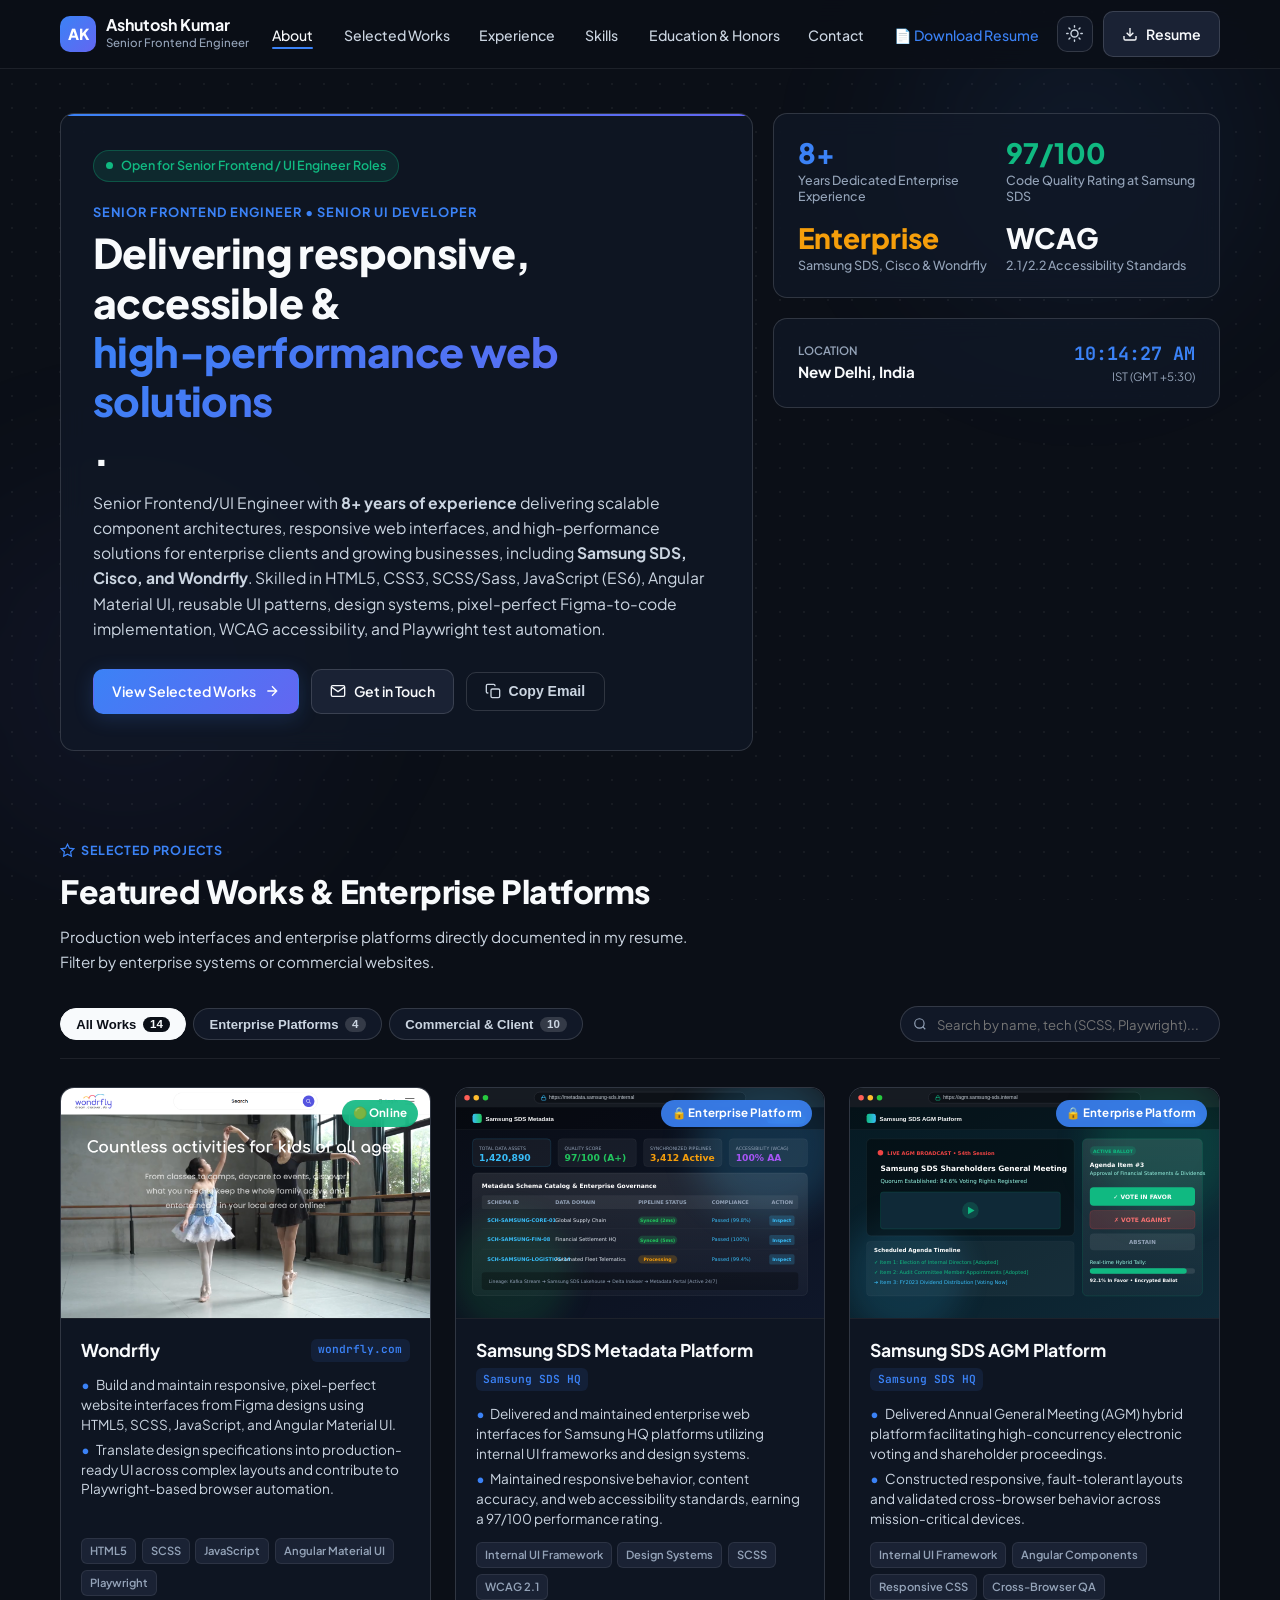
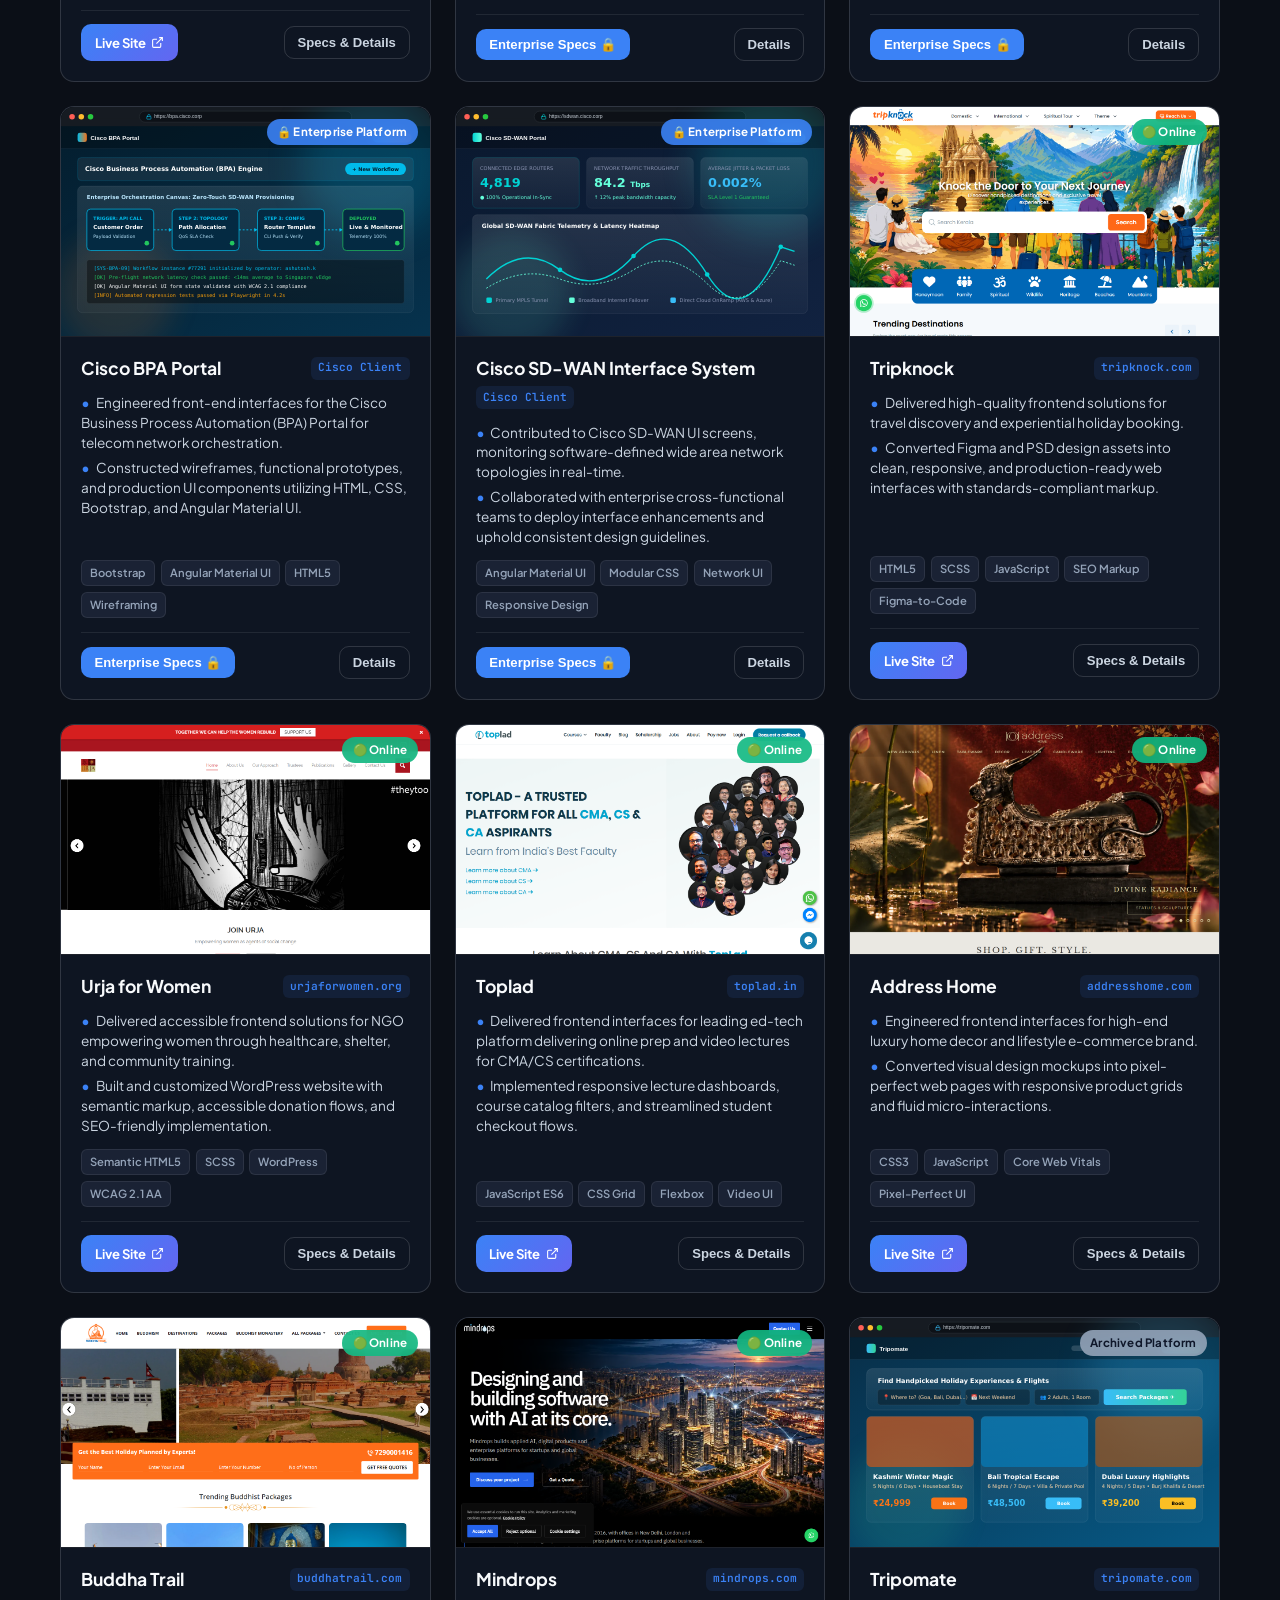
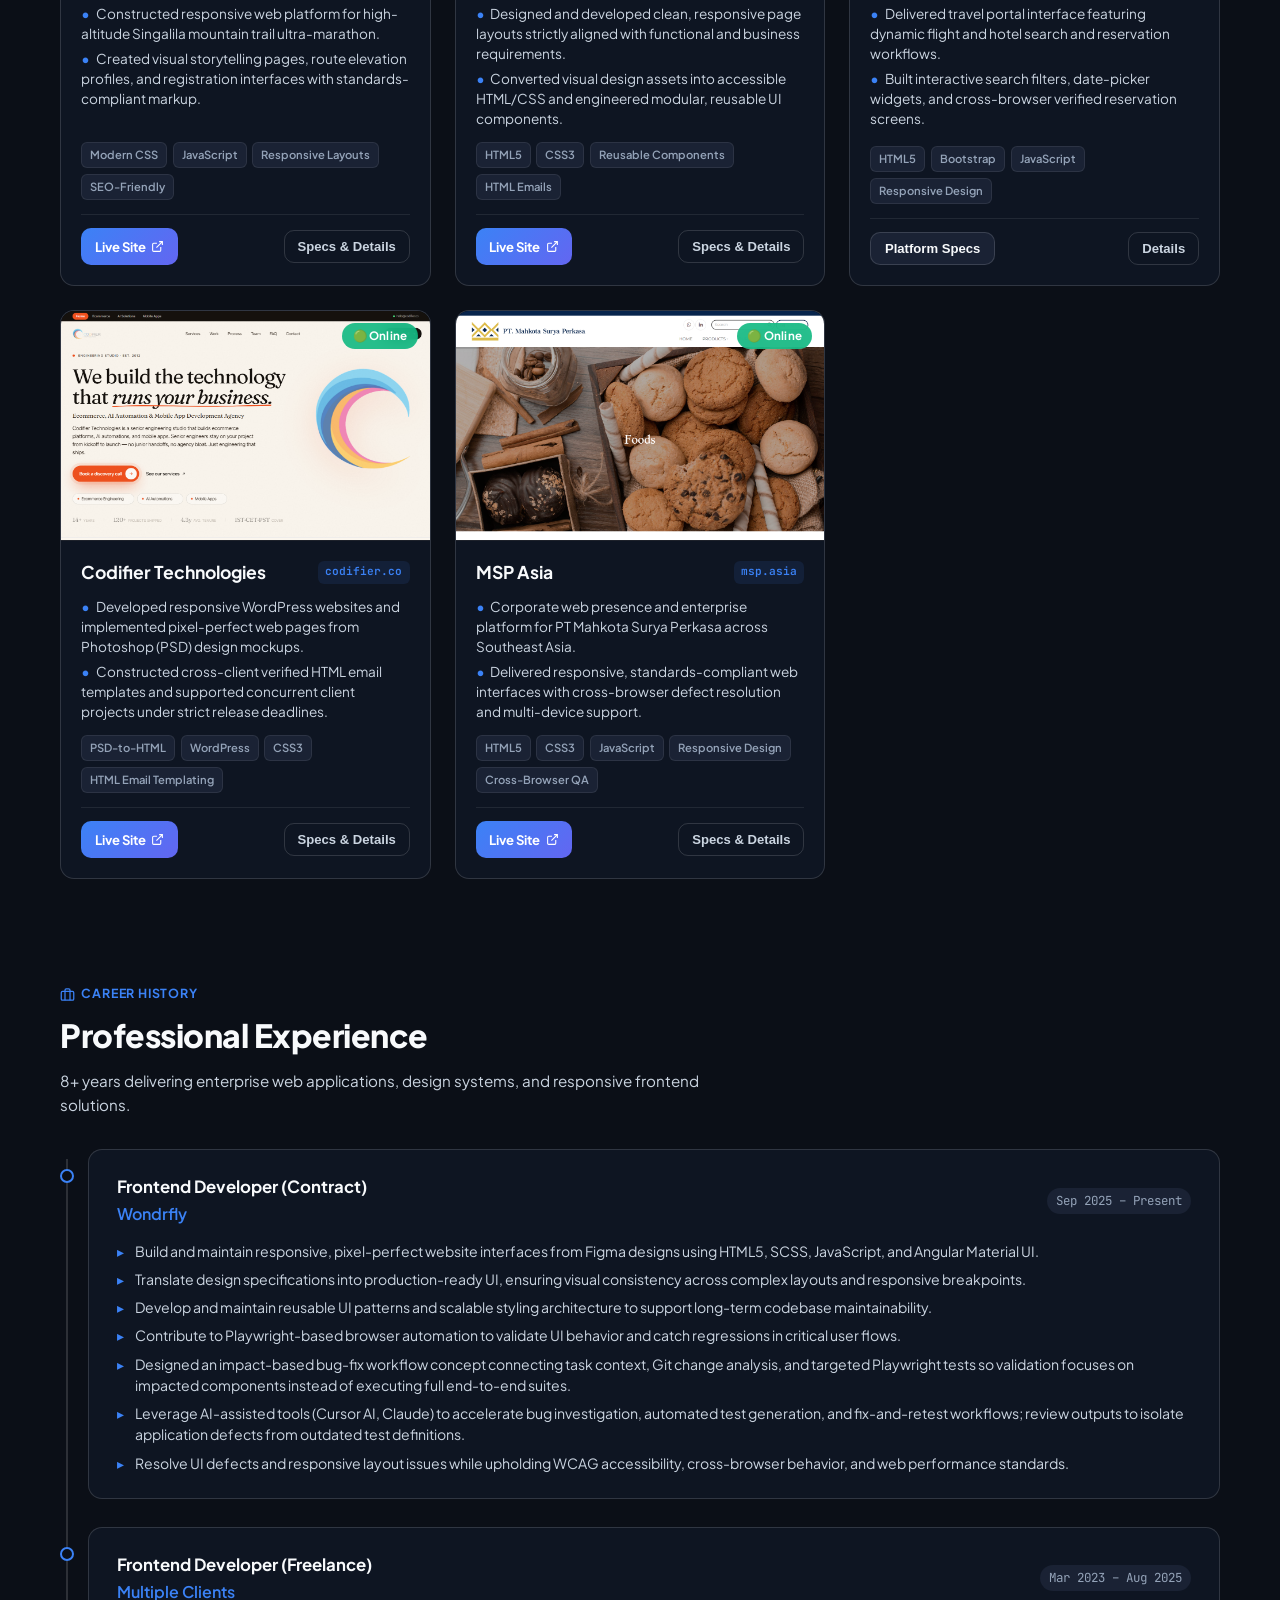
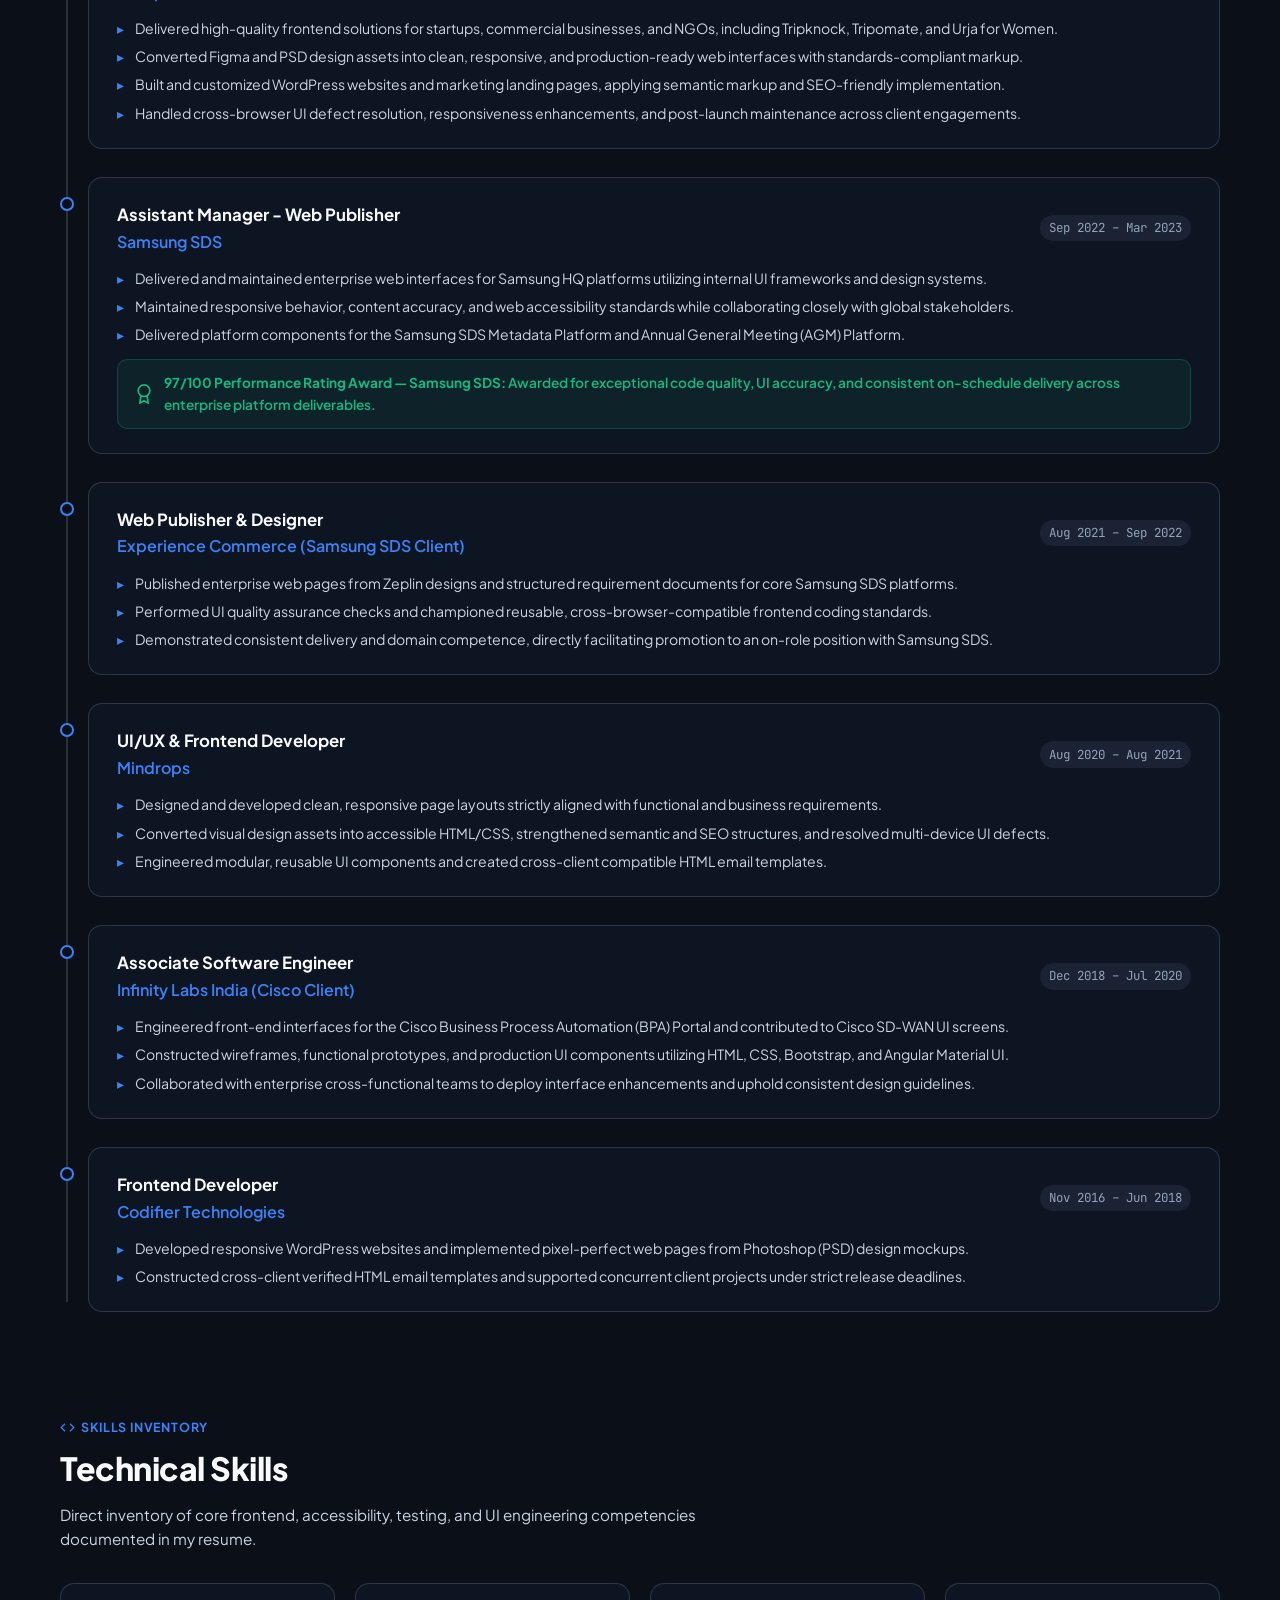
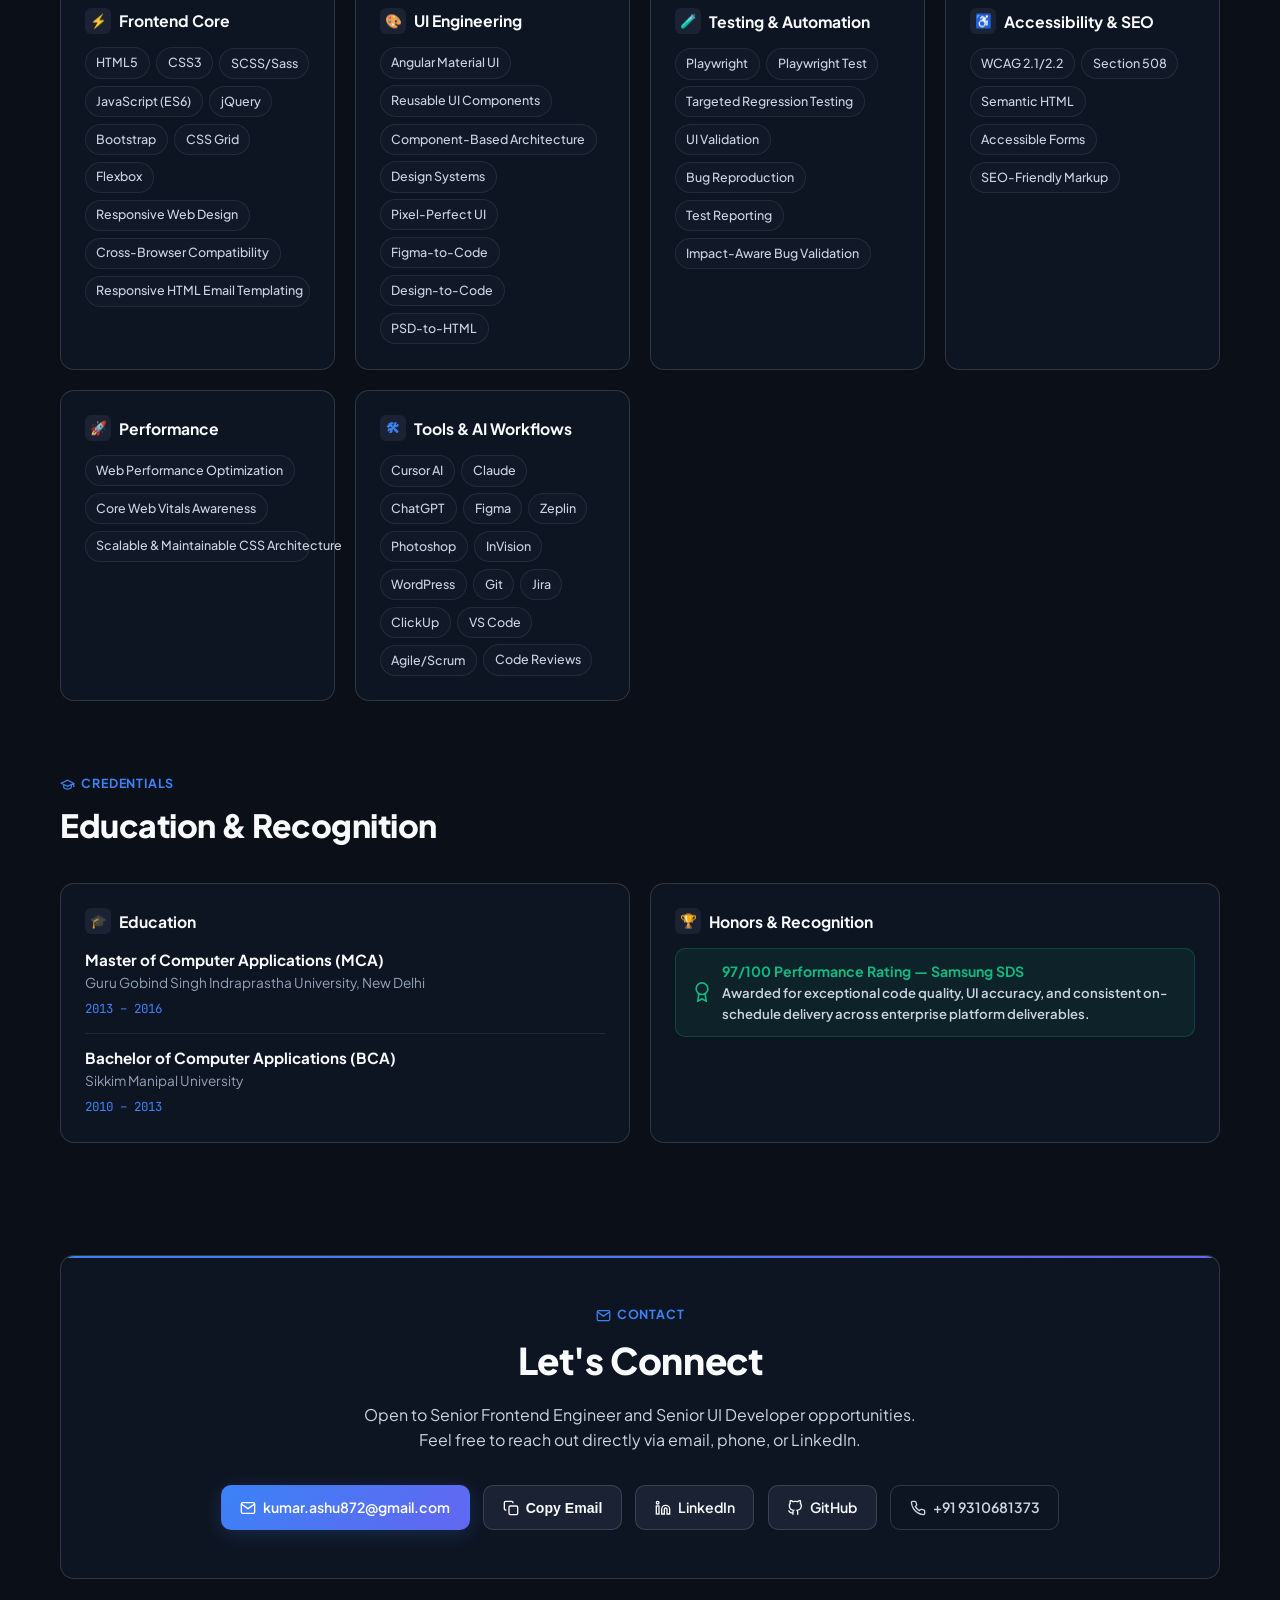
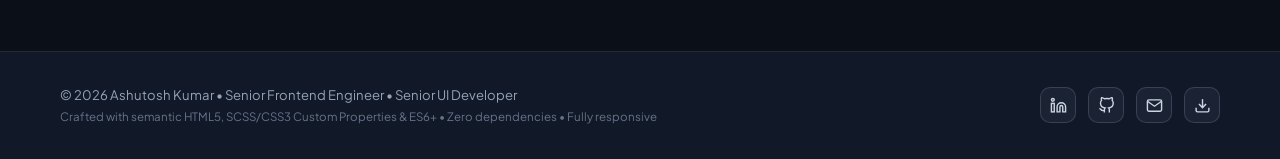
==== commit f9dec257: "chore: update GitHub links to github.com/ashutosh872 across portfolio and resume" ====
--- a/index.html
+++ b/index.html
@@ -1134,6 +1134,13 @@
               <span>LinkedIn</span>
             </a>
 
+            <a href="https://github.com/ashutosh872" target="_blank" rel="noopener noreferrer" class="btn btn-secondary">
+              <svg viewBox="0 0 24 24" fill="none" stroke="currentColor" stroke-width="2">
+                <path d="M9 19c-5 1.5-5-2.5-7-3m14 6v-3.87a3.37 3.37 0 0 0-.94-2.61c3.14-.35 6.44-1.54 6.44-7A5.44 5.44 0 0 0 20 4.77 5.07 5.07 0 0 0 19.91 1S18.73.65 16 2.48a13.38 13.38 0 0 0-7 0C6.27.65 5.09 1 5.09 1A5.07 5.07 0 0 0 5 4.77a5.44 5.44 0 0 0-1.5 3.78c0 5.42 3.3 6.61 6.44 7A3.37 3.37 0 0 0 9 18.13V22"></path>
+              </svg>
+              <span>GitHub</span>
+            </a>
+
             <a href="tel:+919310681373" class="btn btn-outline">
               <svg viewBox="0 0 24 24" fill="none" stroke="currentColor" stroke-width="2">
                 <path d="M22 16.92v3a2 2 0 0 1-2.18 2 19.79 19.79 0 0 1-8.63-3.07 19.5 19.5 0 0 1-6-6 19.79 19.79 0 0 1-3.07-8.67A2 2 0 0 1 4.11 2h3a2 2 0 0 1 2 1.72 12.84 12.84 0 0 0 .7 2.81 2 2 0 0 1-.45 2.11L8.09 9.91a16 16 0 0 0 6 6l1.27-1.27a2 2 0 0 1 2.11-.45 12.84 12.84 0 0 0 2.81.7A2 2 0 0 1 22 16.92z"></path>
@@ -1163,6 +1170,11 @@
               <path d="M16 8a6 6 0 0 1 6 6v7h-4v-7a2 2 0 0 0-2-2 2 2 0 0 0-2 2v7h-4v-7a6 6 0 0 1 6-6z"></path>
               <rect x="2" y="9" width="4" height="12"></rect>
               <circle cx="4" cy="4" r="2"></circle>
+            </svg>
+          </a>
+          <a href="https://github.com/ashutosh872" target="_blank" rel="noopener noreferrer" class="social-icon-link" aria-label="GitHub Profile">
+            <svg viewBox="0 0 24 24" fill="none" stroke="currentColor" stroke-width="2">
+              <path d="M9 19c-5 1.5-5-2.5-7-3m14 6v-3.87a3.37 3.37 0 0 0-.94-2.61c3.14-.35 6.44-1.54 6.44-7A5.44 5.44 0 0 0 20 4.77 5.07 5.07 0 0 0 19.91 1S18.73.65 16 2.48a13.38 13.38 0 0 0-7 0C6.27.65 5.09 1 5.09 1A5.07 5.07 0 0 0 5 4.77a5.44 5.44 0 0 0-1.5 3.78c0 5.42 3.3 6.61 6.44 7A3.37 3.37 0 0 0 9 18.13V22"></path>
             </svg>
           </a>
           <a href="mailto:kumar.ashu872@gmail.com" class="social-icon-link" aria-label="Email Ashutosh">
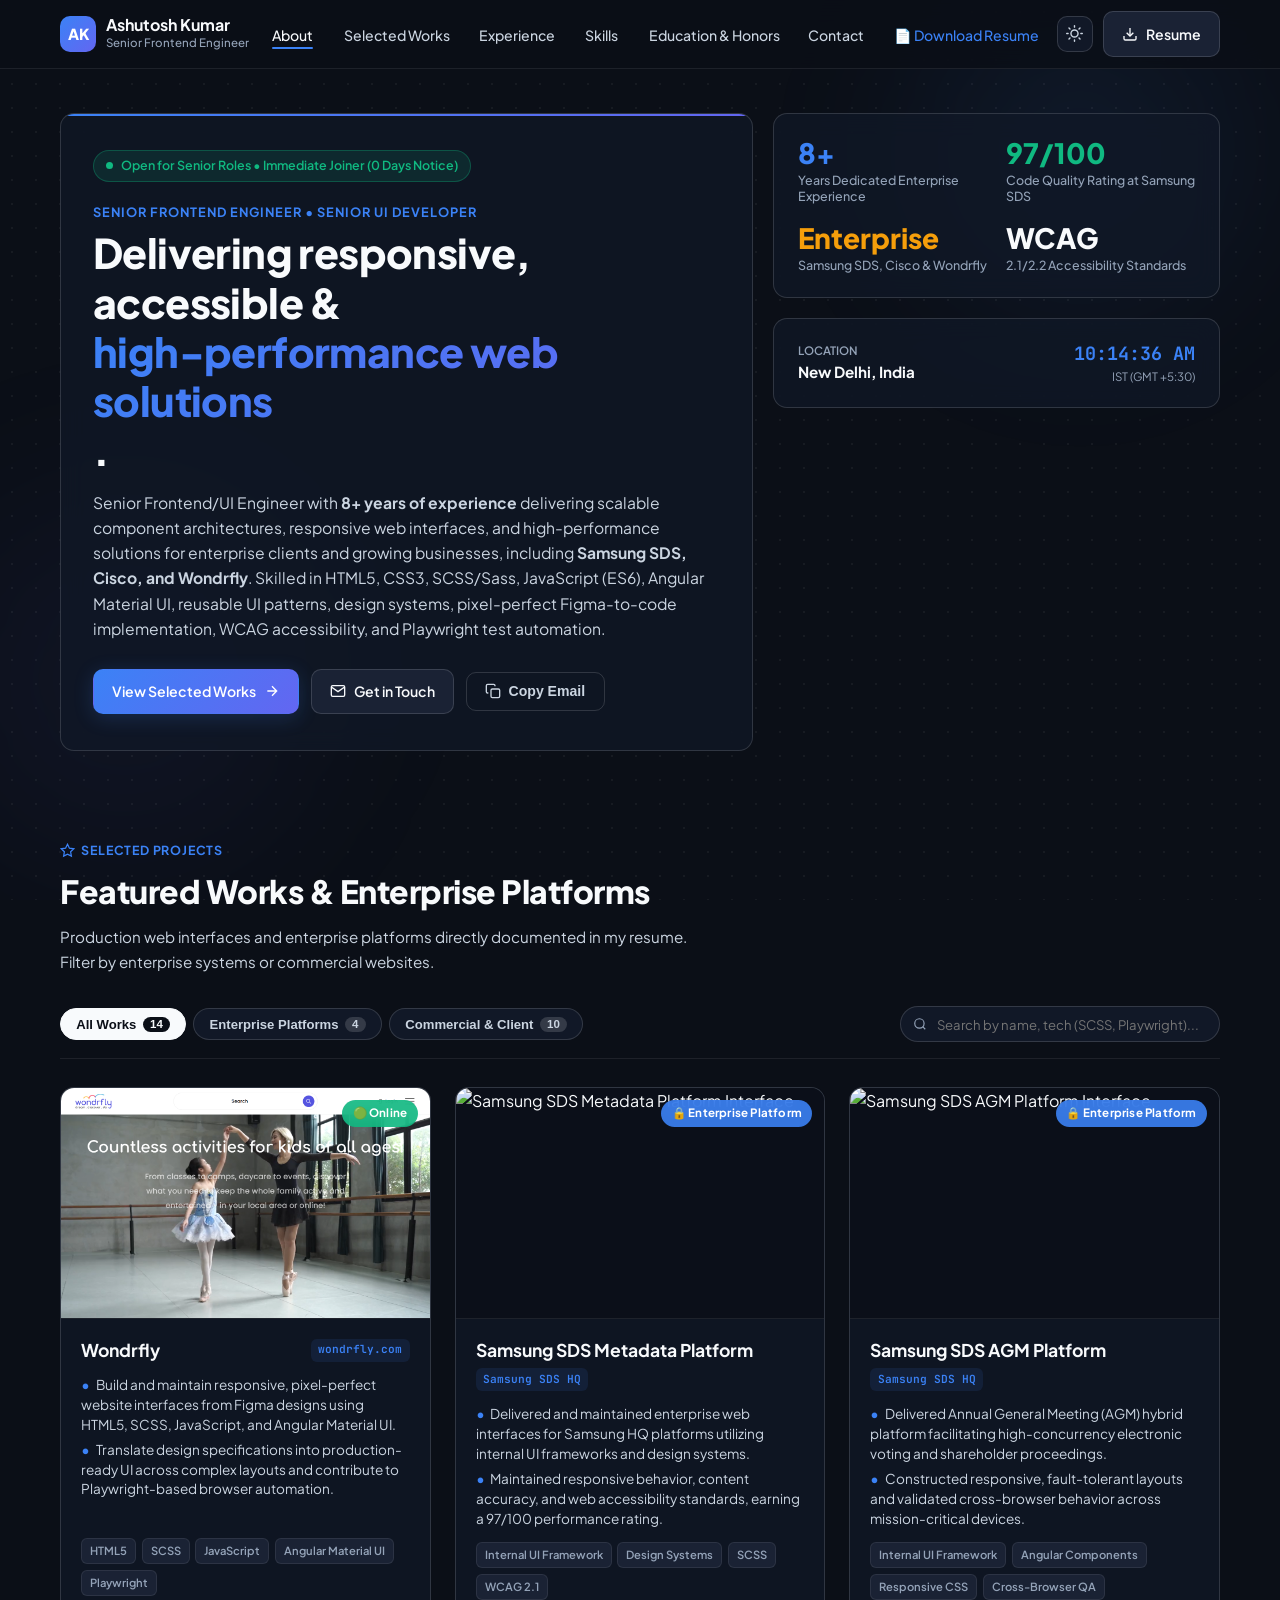
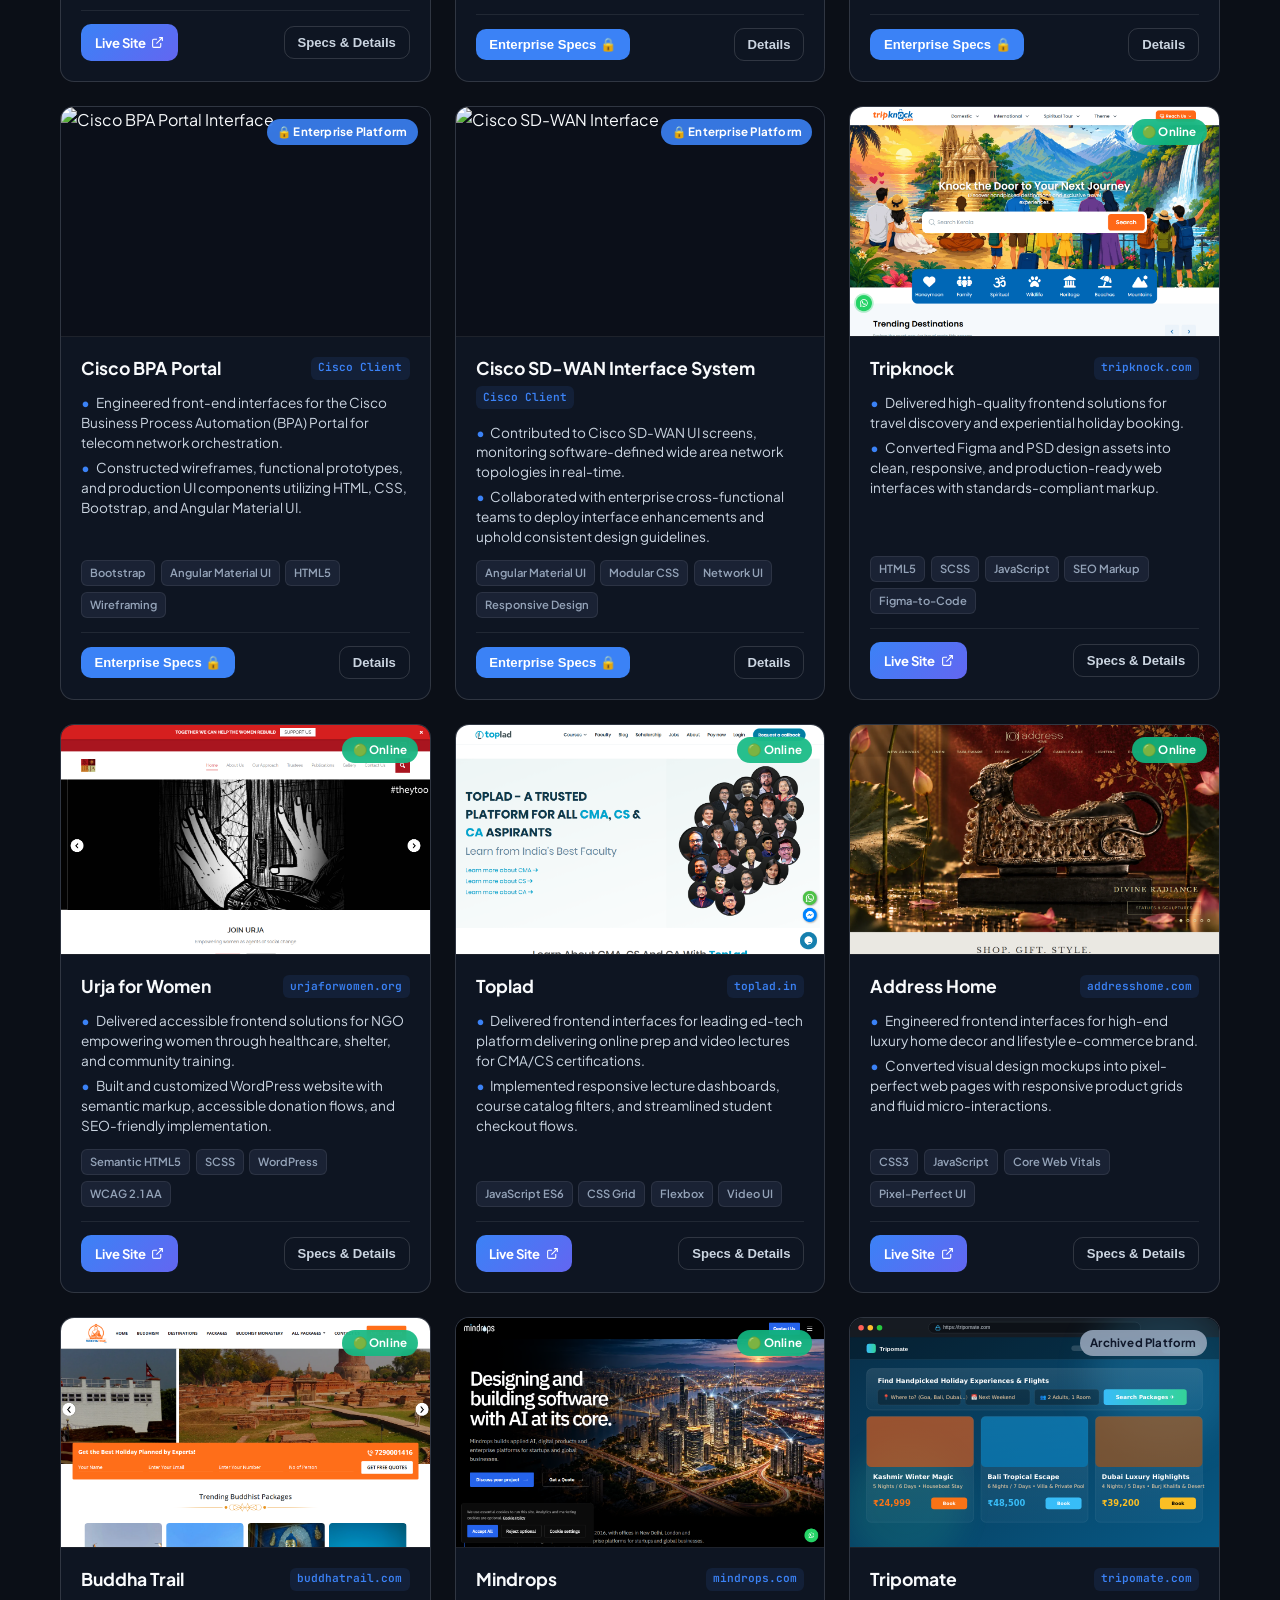
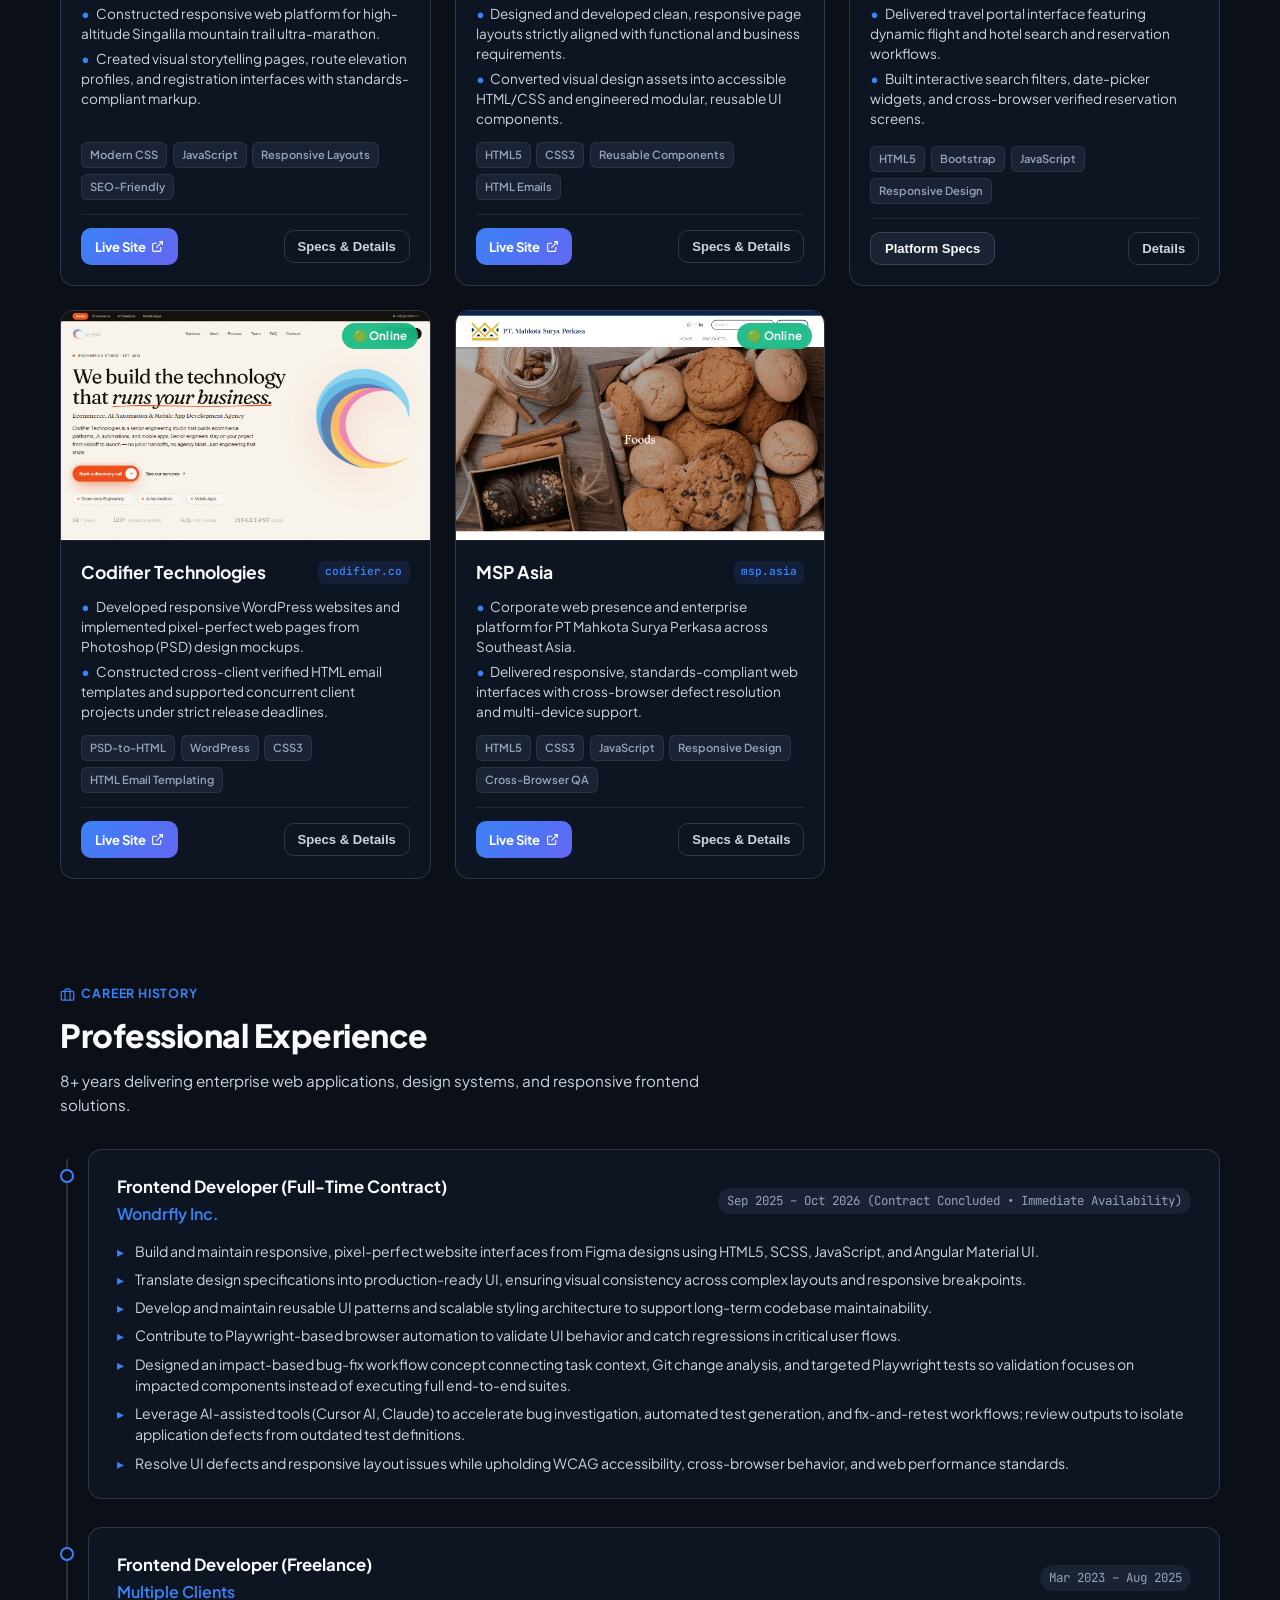
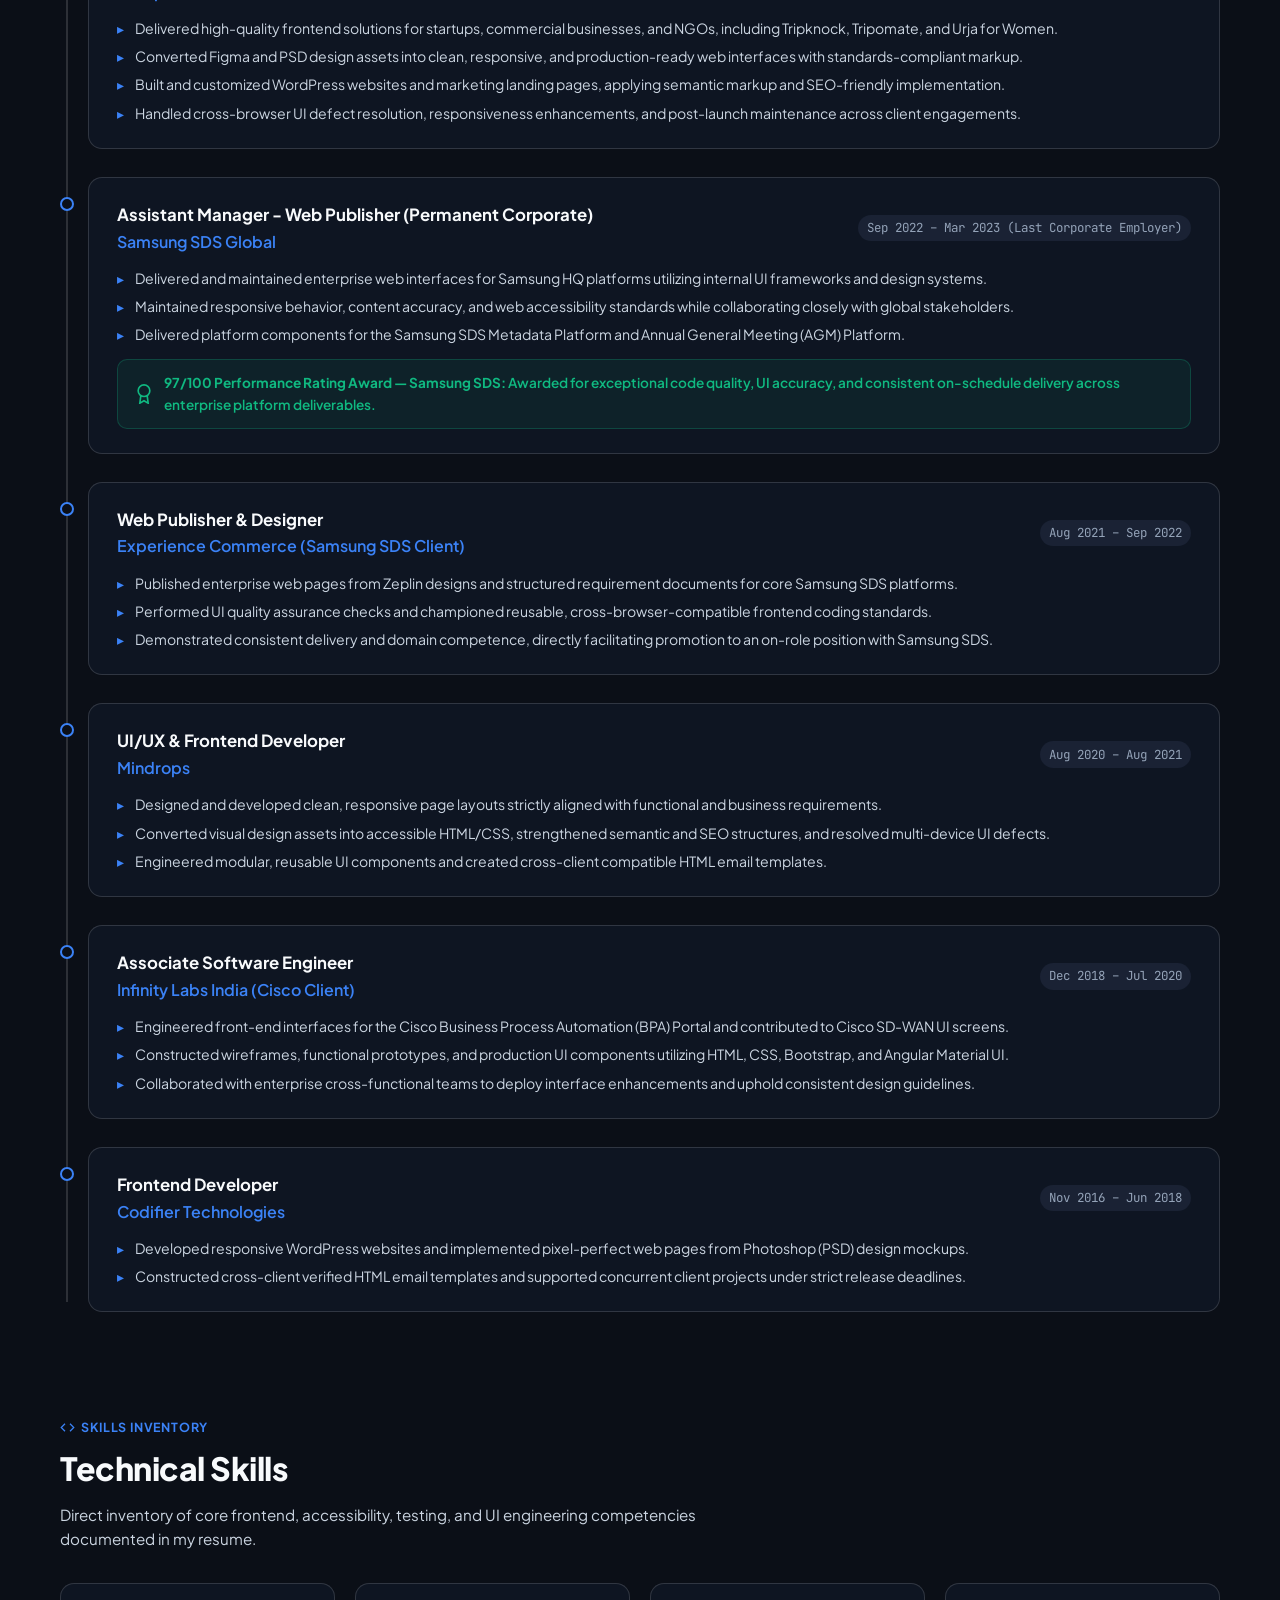
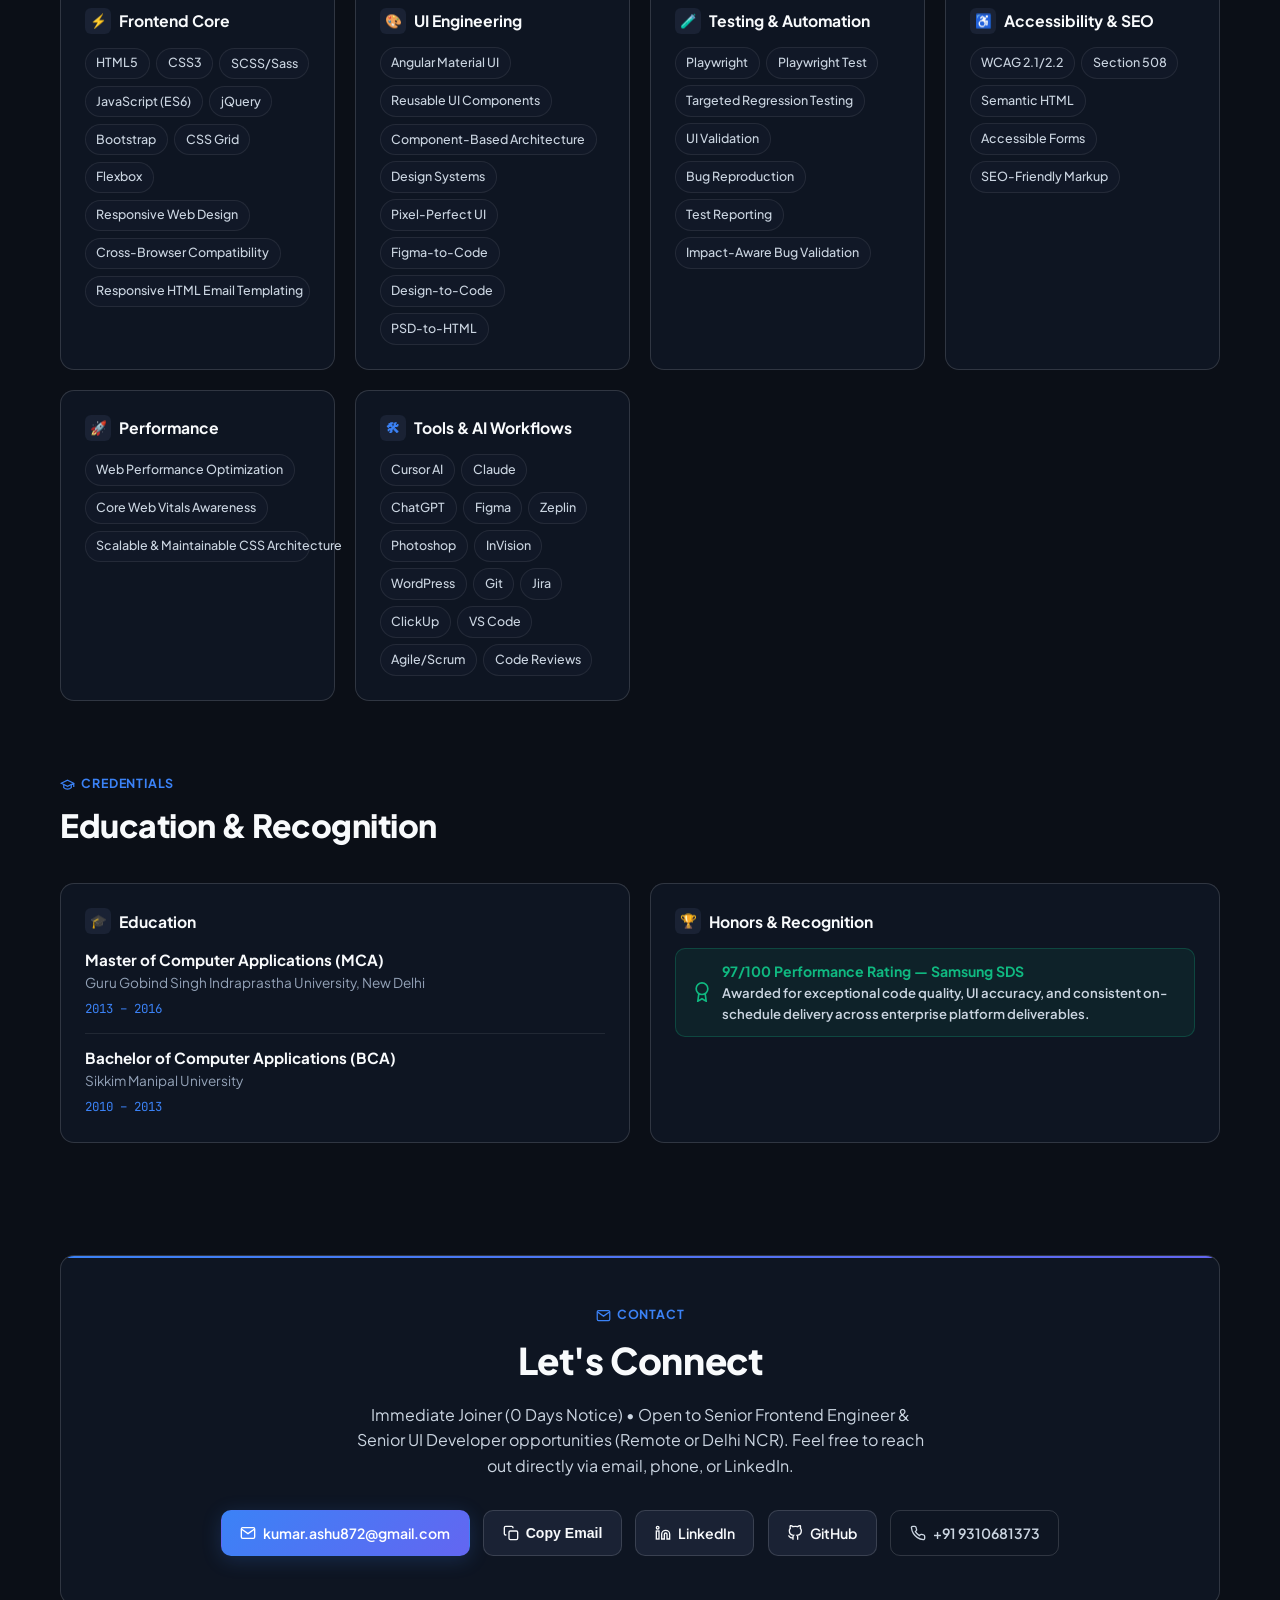
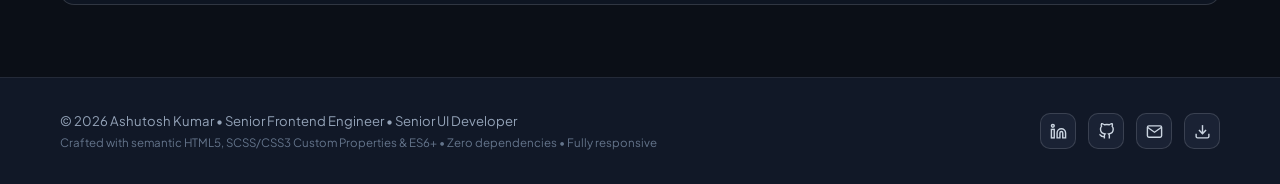
==== commit 4d807517: "feat: synchronize profile with Job Search Workflow updates and implement sanitized NDA-compliant Opt" ====
--- a/index.html
+++ b/index.html
@@ -114,7 +114,7 @@
             <div>
               <div class="status-pill">
                 <span class="status-dot-pulse"></span>
-                <span>Open for Senior Frontend / UI Engineer Roles</span>
+                <span>Open for Senior Roles &bull; Immediate Joiner (0 Days Notice)</span>
               </div>
 
               <div class="hero-subtitle">Senior Frontend Engineer • Senior UI Developer</div>
@@ -757,10 +757,10 @@
             <div class="timeline-card">
               <div class="timeline-header">
                 <div>
-                  <h3 class="timeline-role">Frontend Developer (Contract)</h3>
-                  <span class="timeline-company">Wondrfly</span>
+                  <h3 class="timeline-role">Frontend Developer (Full-Time Contract)</h3>
+                  <span class="timeline-company">Wondrfly Inc.</span>
                 </div>
-                <span class="timeline-period">Sep 2025 – Present</span>
+                <span class="timeline-period">Sep 2025 – Oct 2026 (Contract Concluded &bull; Immediate Availability)</span>
               </div>
               <ul class="timeline-bullets">
                 <li>Build and maintain responsive, pixel-perfect website interfaces from Figma designs using HTML5, SCSS, JavaScript, and Angular Material UI.</li>
@@ -800,10 +800,10 @@
             <div class="timeline-card">
               <div class="timeline-header">
                 <div>
-                  <h3 class="timeline-role">Assistant Manager - Web Publisher</h3>
-                  <span class="timeline-company">Samsung SDS</span>
+                  <h3 class="timeline-role">Assistant Manager - Web Publisher (Permanent Corporate)</h3>
+                  <span class="timeline-company">Samsung SDS Global</span>
                 </div>
-                <span class="timeline-period">Sep 2022 – Mar 2023</span>
+                <span class="timeline-period">Sep 2022 – Mar 2023 (Last Corporate Employer)</span>
               </div>
               <ul class="timeline-bullets">
                 <li>Delivered and maintained enterprise web interfaces for Samsung HQ platforms utilizing internal UI frameworks and design systems.</li>
@@ -1105,7 +1105,7 @@
           </div>
           <h2 class="contact-title">Let's Connect</h2>
           <p class="contact-desc">
-            Open to Senior Frontend Engineer and Senior UI Developer opportunities. Feel free to reach out directly via email, phone, or LinkedIn.
+            Immediate Joiner (0 Days Notice) &bull; Open to Senior Frontend Engineer &amp; Senior UI Developer opportunities (Remote or Delhi NCR). Feel free to reach out directly via email, phone, or LinkedIn.
           </p>
 
           <div class="contact-actions-row">
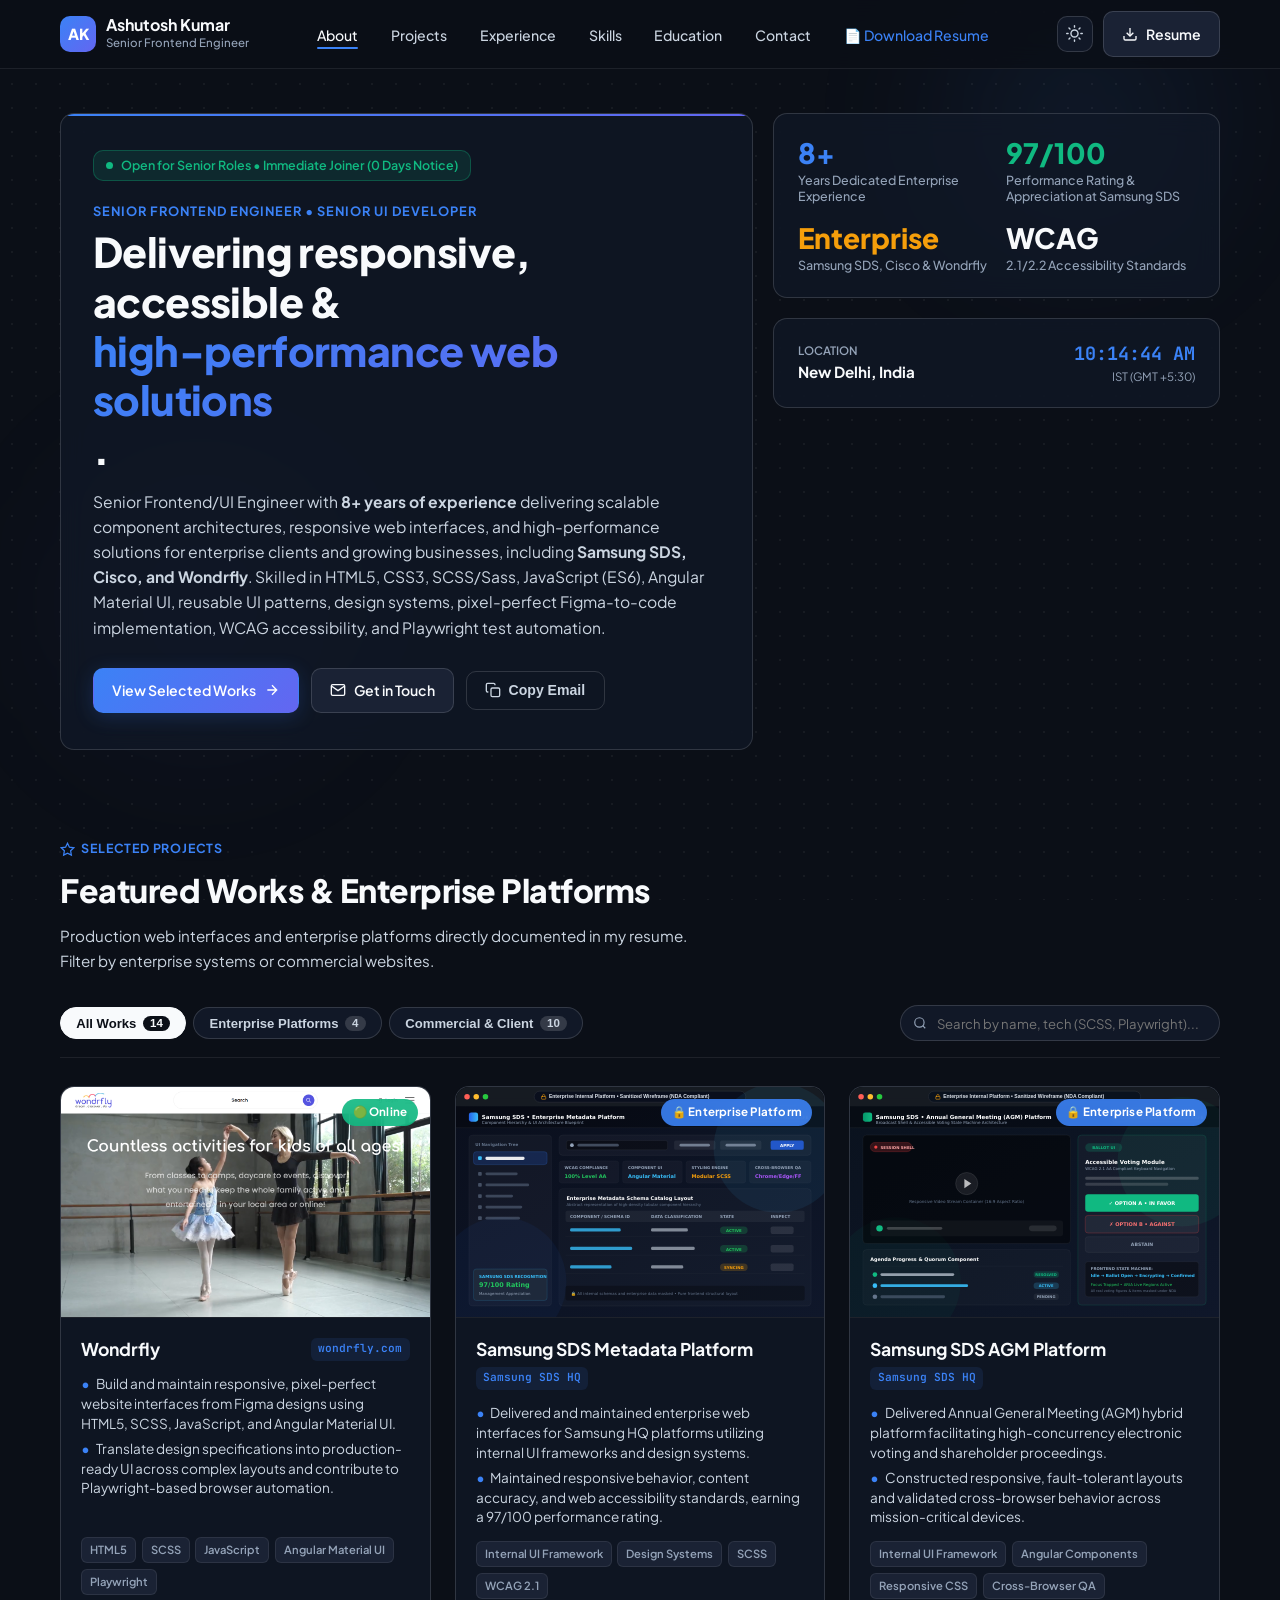
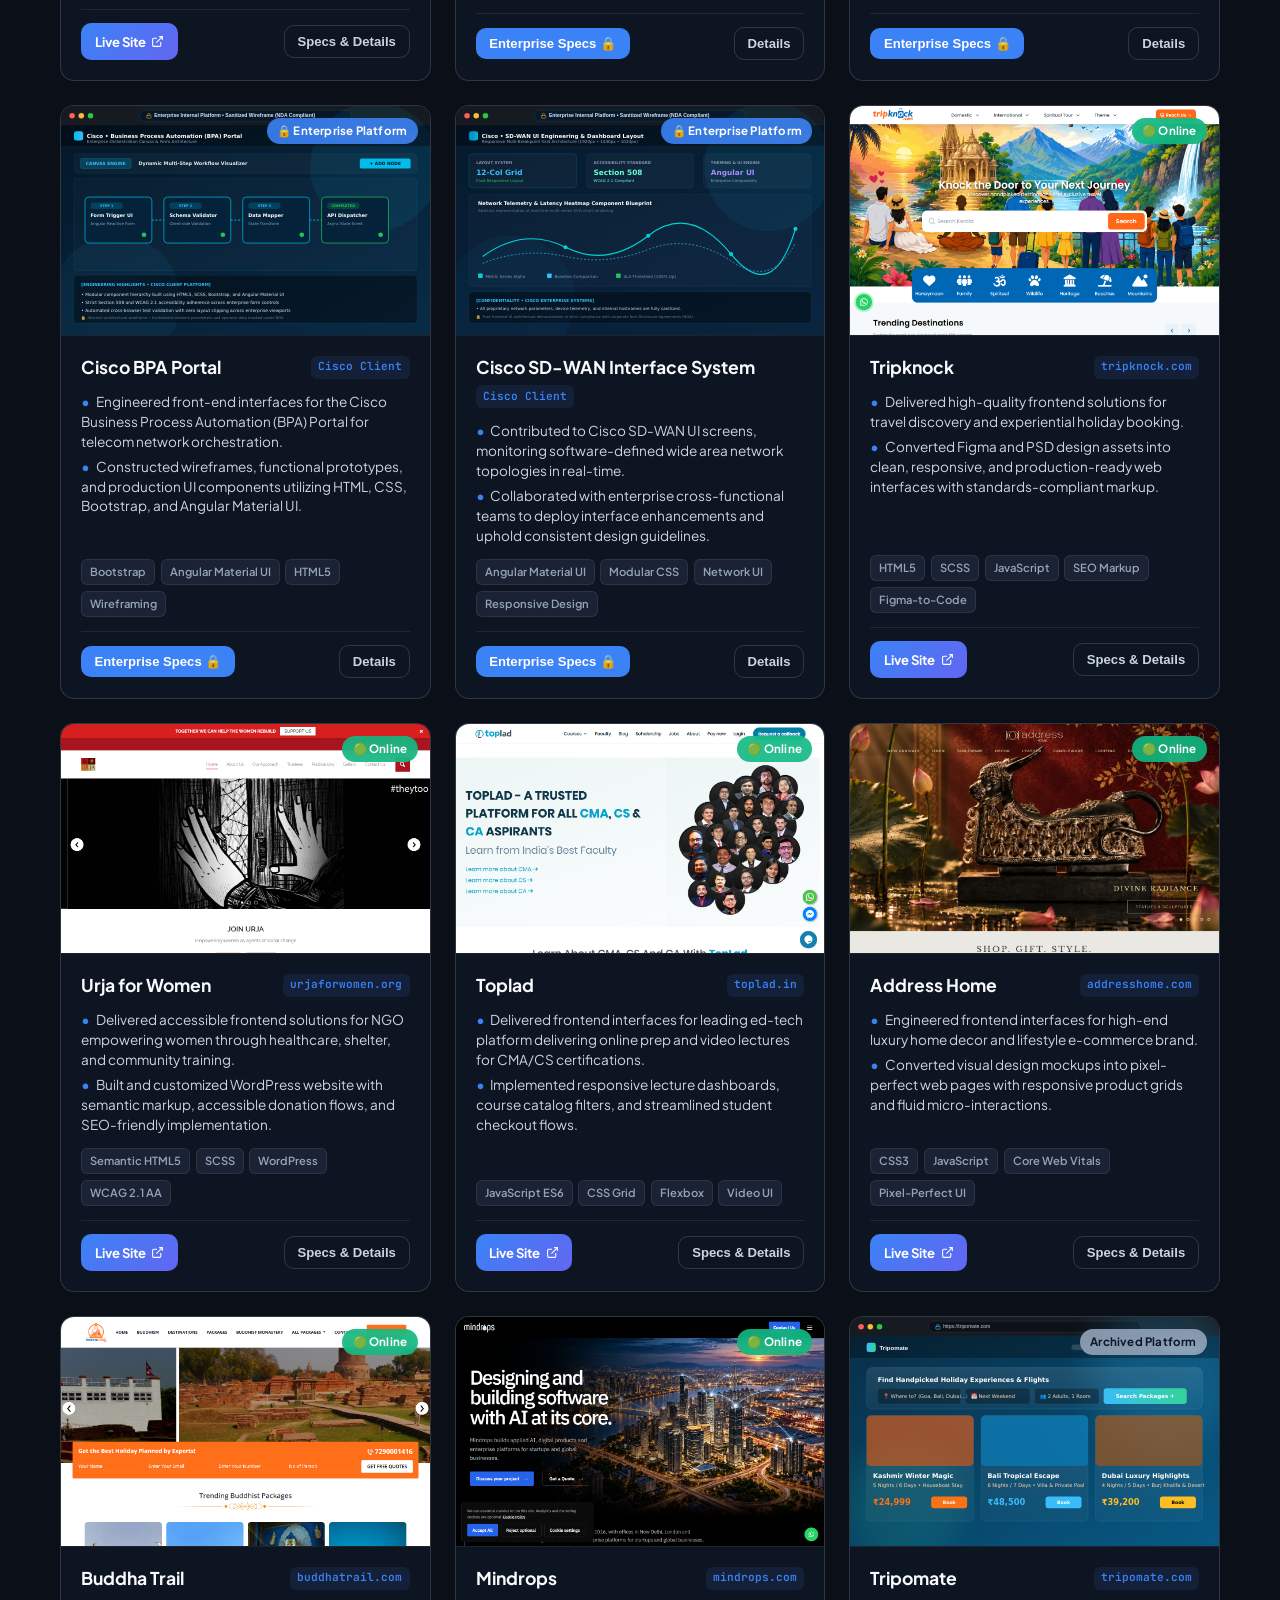
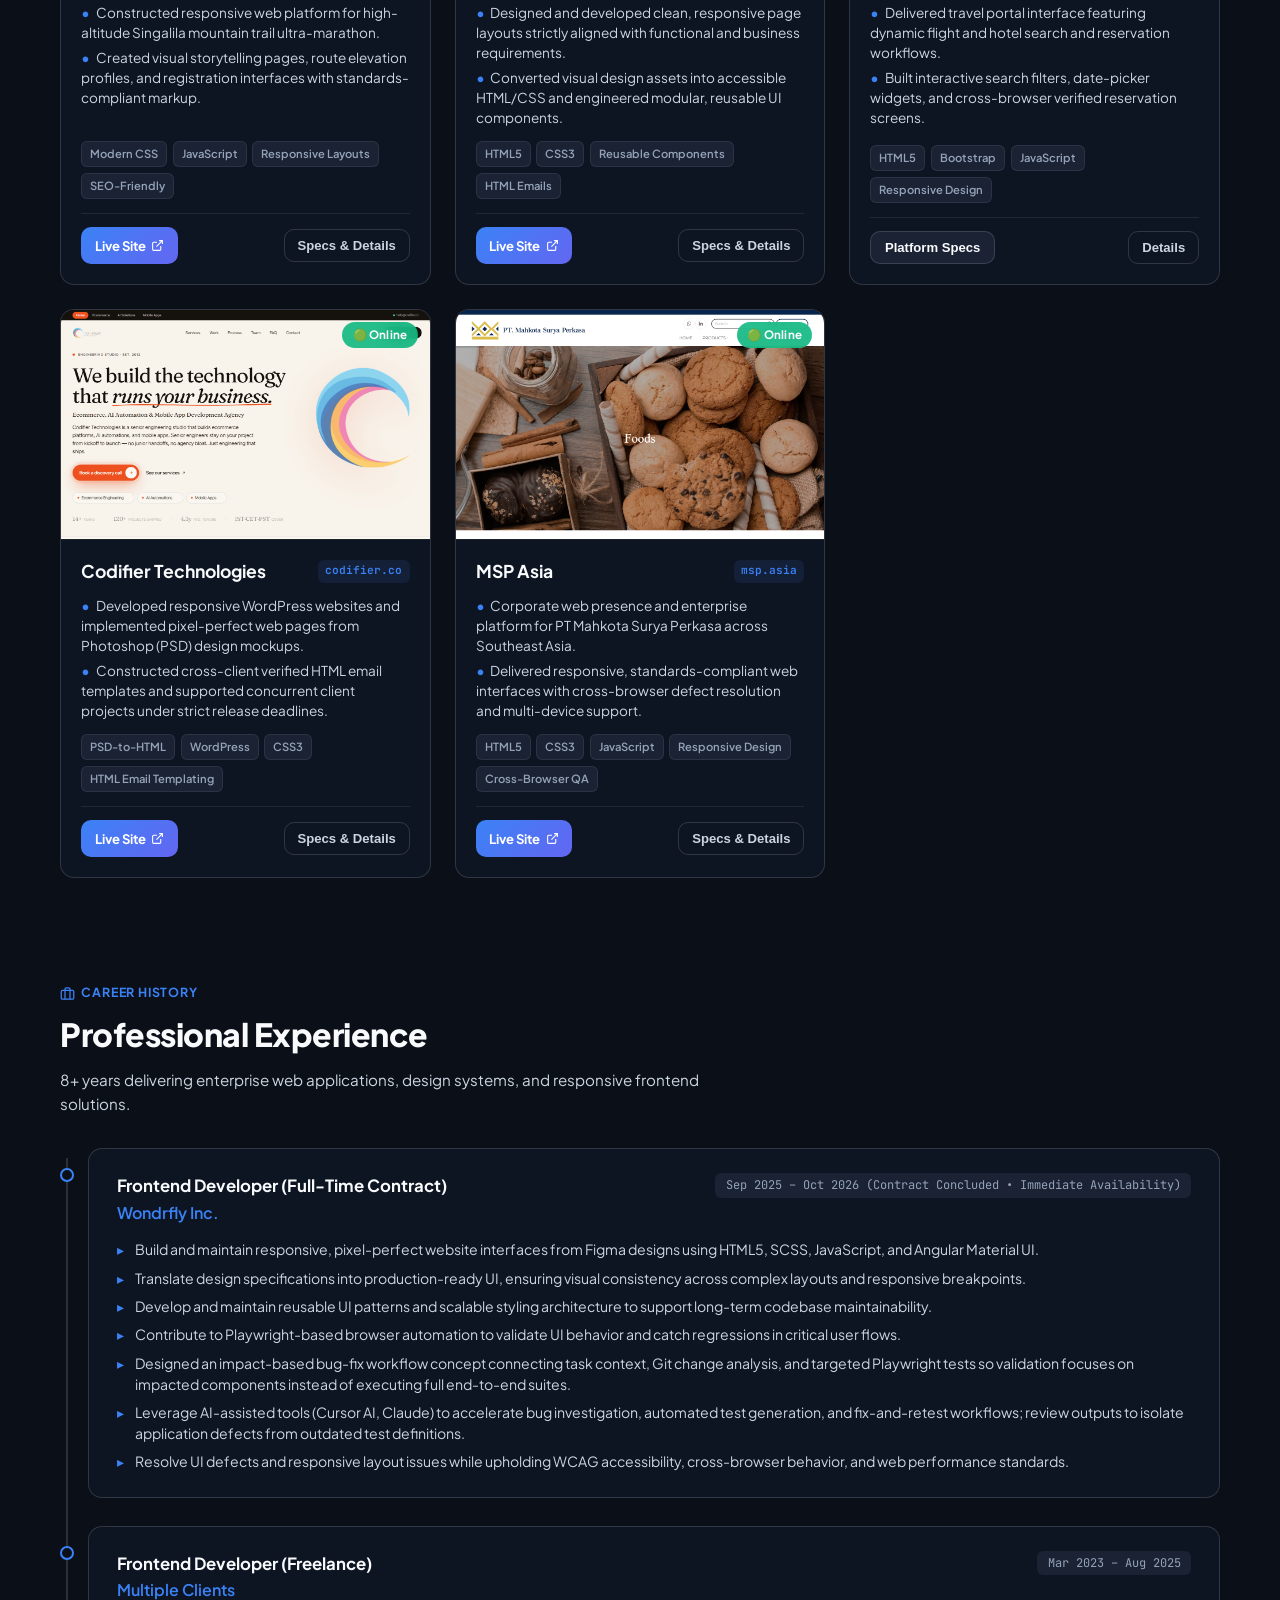
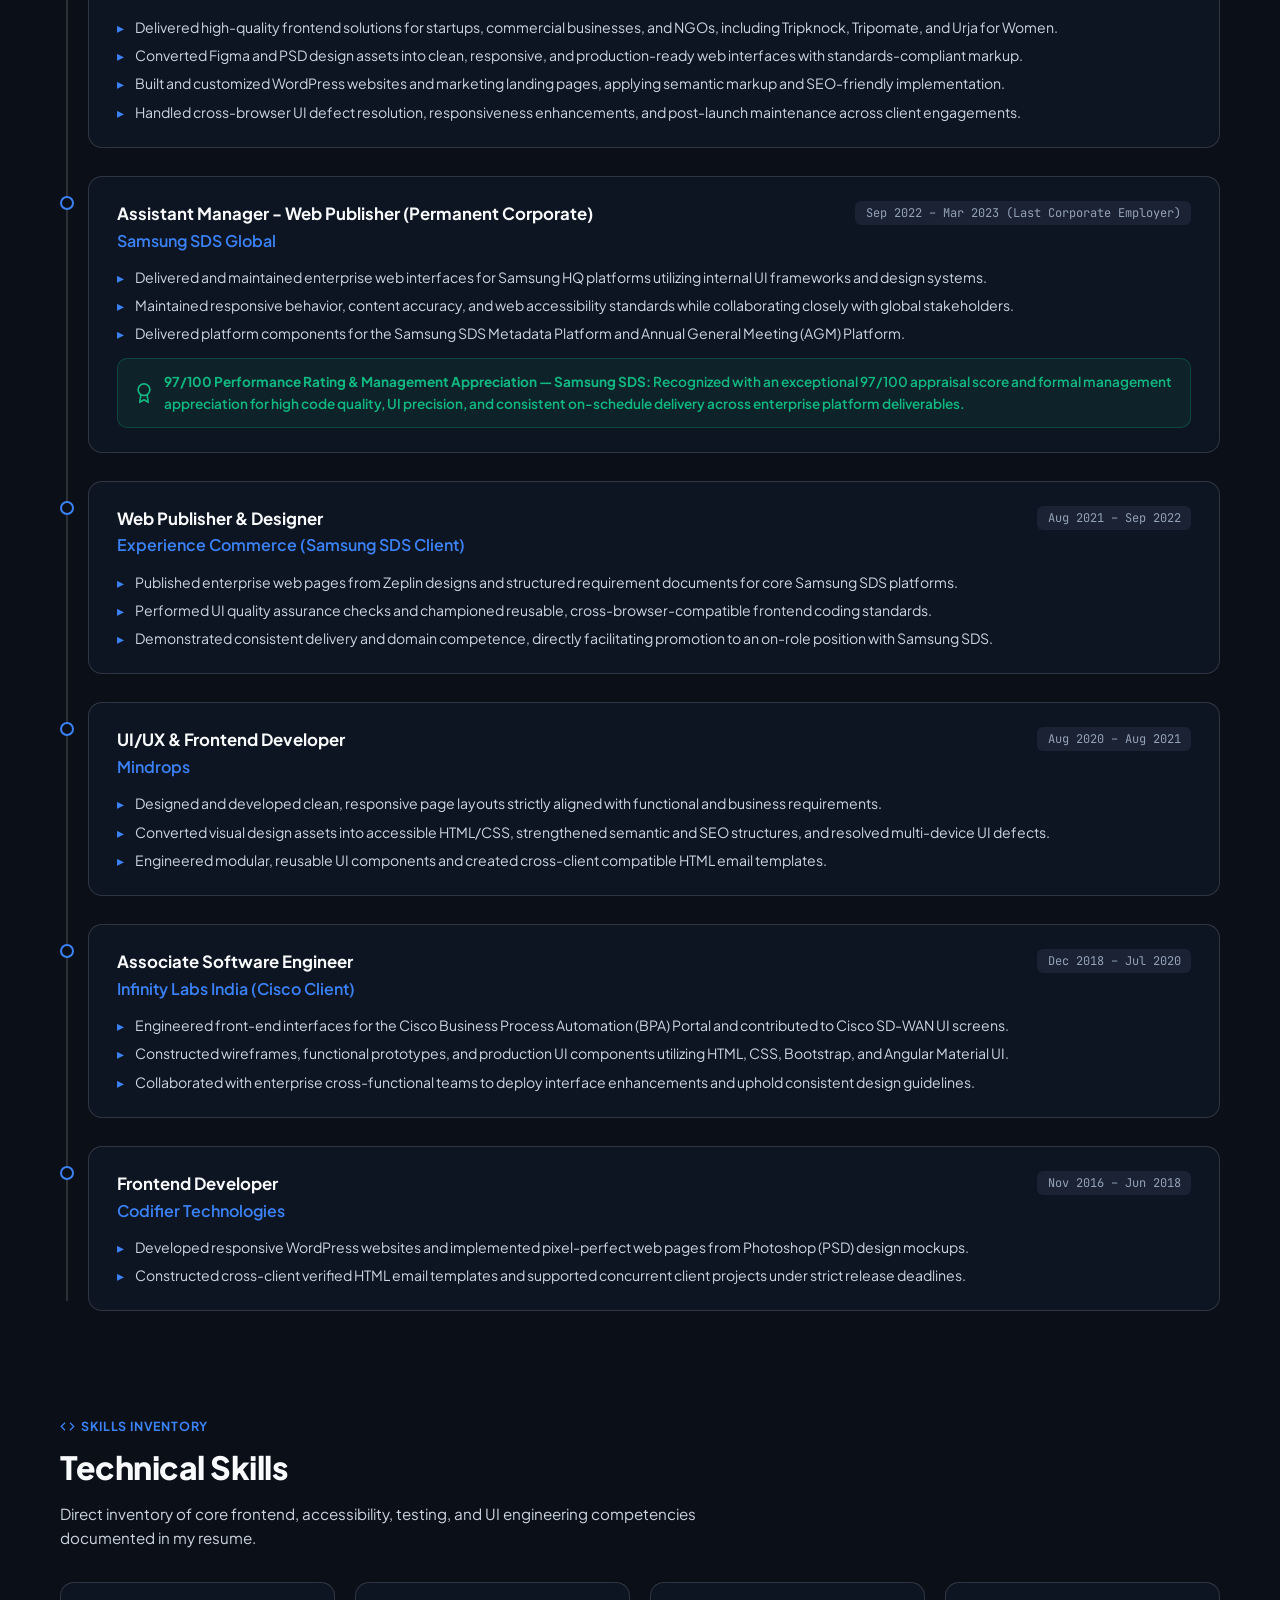
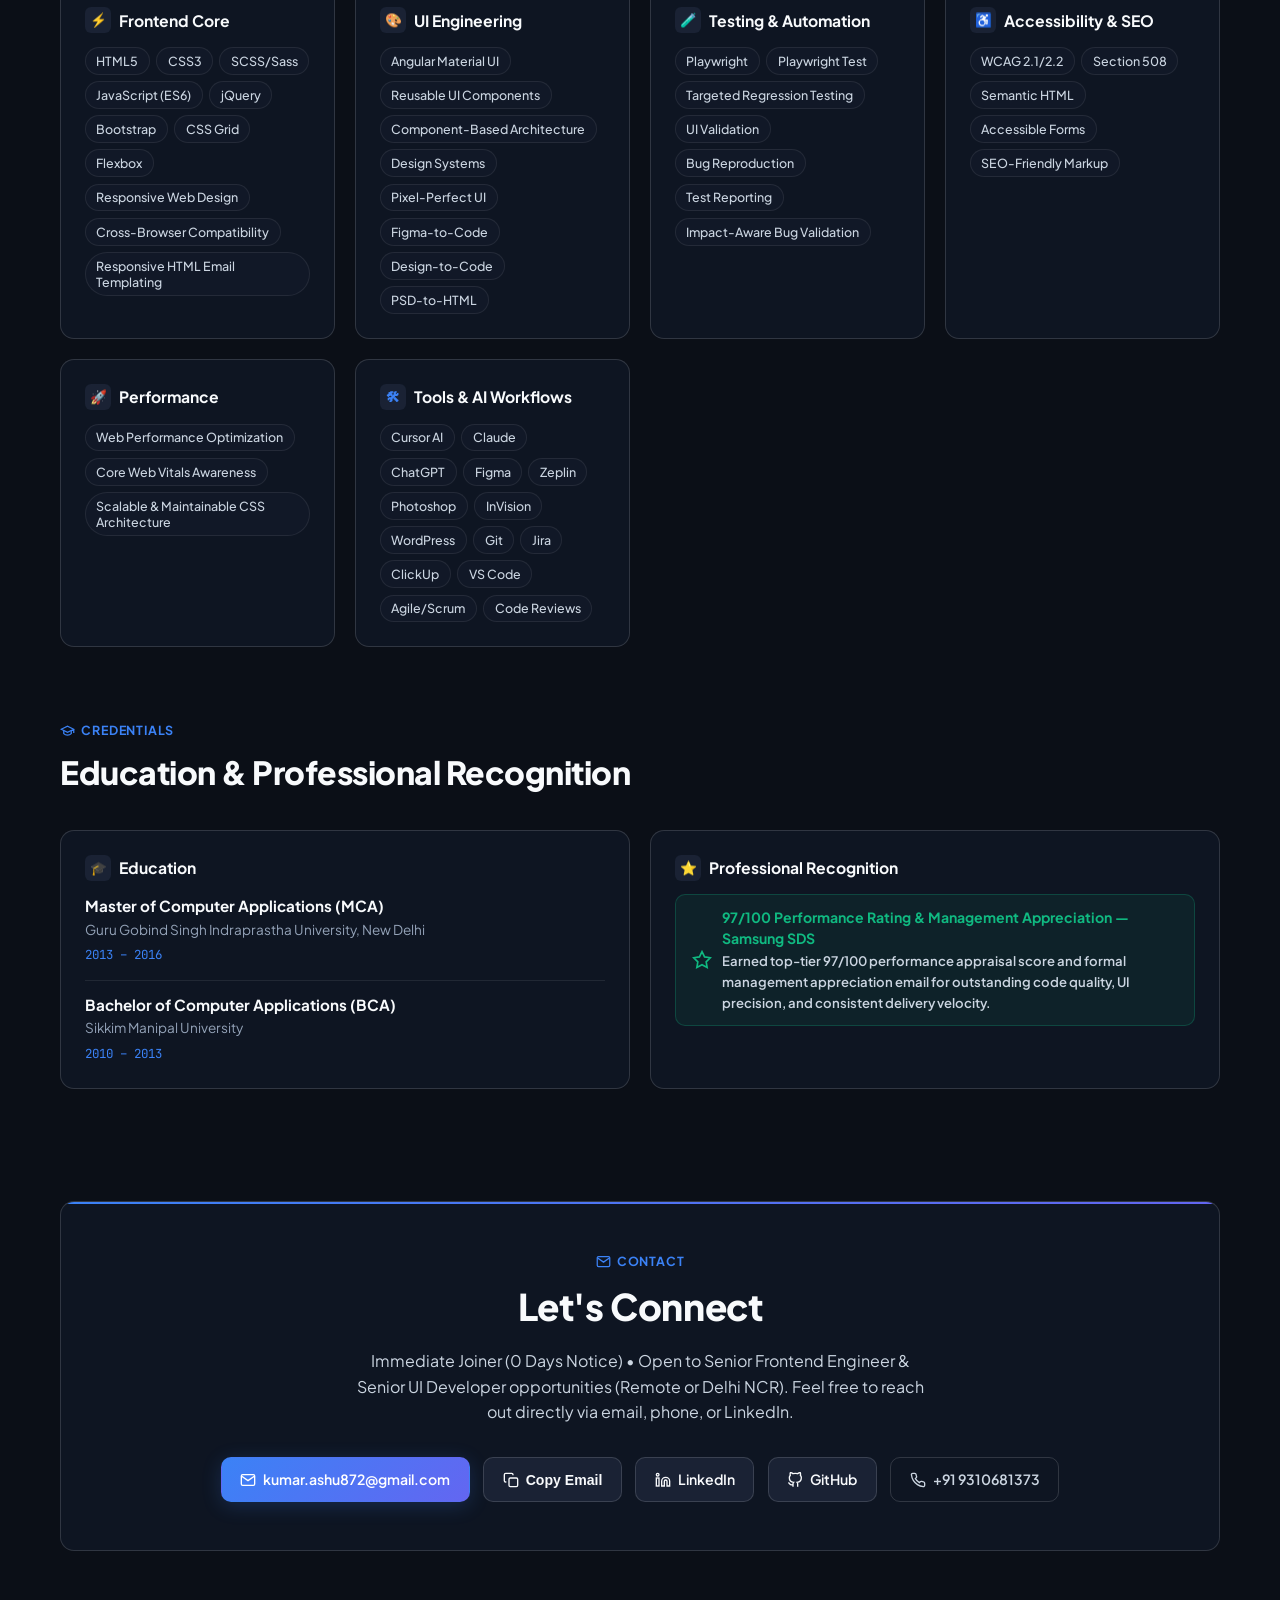
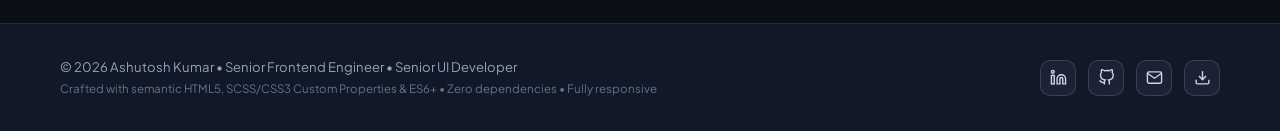
==== commit 99662c4a: "fix: fix SVG XML entity encoding for enterprise images, eliminate word overflow across viewports (32" ====
--- a/index.html
+++ b/index.html
@@ -53,10 +53,10 @@
         <!-- Navigation Links -->
         <ul class="nav-links" id="nav-links">
           <li><a href="#hero" class="nav-link active">About</a></li>
-          <li><a href="#projects" class="nav-link">Selected Works</a></li>
+          <li><a href="#projects" class="nav-link">Projects</a></li>
           <li><a href="#experience" class="nav-link">Experience</a></li>
           <li><a href="#skills" class="nav-link">Skills</a></li>
-          <li><a href="#education" class="nav-link">Education &amp; Honors</a></li>
+          <li><a href="#education" class="nav-link">Education</a></li>
           <li><a href="#contact" class="nav-link">Contact</a></li>
           <li><a href="assets/Ashutosh_Kumar_Resume.pdf" class="nav-link" download="Ashutosh_Kumar_Resume.pdf" style="color: var(--accent-primary);">📄 Download Resume</a></li>
         </ul>
@@ -161,7 +161,7 @@
               </div>
               <div class="metric-item">
                 <span class="metric-value highlight-emerald">97/100</span>
-                <span class="metric-label">Code Quality Rating at Samsung SDS</span>
+                <span class="metric-label">Performance Rating &amp; Appreciation at Samsung SDS</span>
               </div>
               <div class="metric-item">
                 <span class="metric-value highlight-amber">Enterprise</span>
@@ -815,7 +815,7 @@
                   <circle cx="12" cy="8" r="7"></circle>
                   <polyline points="8.21 13.89 7 23 12 20 17 23 15.79 13.88"></polyline>
                 </svg>
-                <span><strong>97/100 Performance Rating Award — Samsung SDS:</strong> Awarded for exceptional code quality, UI accuracy, and consistent on-schedule delivery across enterprise platform deliverables.</span>
+                <span><strong>97/100 Performance Rating &amp; Management Appreciation — Samsung SDS:</strong> Recognized with an exceptional 97/100 appraisal score and formal management appreciation for high code quality, UI precision, and consistent on-schedule delivery across enterprise platform deliverables.</span>
               </div>
             </div>
           </div>
@@ -1045,10 +1045,10 @@
             </svg>
             <span>Credentials</span>
           </div>
-          <h2 class="section-title">Education &amp; Recognition</h2>
-        </div>
-
-        <div class="skills-bento-grid" style="grid-template-columns: 1fr 1fr;">
+          <h2 class="section-title">Education &amp; Professional Recognition</h2>
+        </div>
+
+        <div class="skills-bento-grid education-bento-grid">
           <div class="skill-category-card">
             <div class="skill-cat-title">
               <div class="skill-cat-icon">🎓</div>
@@ -1070,18 +1070,17 @@
 
           <div class="skill-category-card">
             <div class="skill-cat-title">
-              <div class="skill-cat-icon">🏆</div>
-              <span>Honors &amp; Recognition</span>
+              <div class="skill-cat-icon">⭐</div>
+              <span>Professional Recognition</span>
             </div>
             <div>
               <div class="honors-callout" style="margin-top: 0;">
                 <svg viewBox="0 0 24 24" fill="none" stroke="currentColor" stroke-width="2">
-                  <circle cx="12" cy="8" r="7"></circle>
-                  <polyline points="8.21 13.89 7 23 12 20 17 23 15.79 13.88"></polyline>
+                  <path d="M12 2l3.09 6.26L22 9.27l-5 4.87 1.18 6.88L12 17.77l-6.18 3.25L7 14.14 2 9.27l6.91-1.01L12 2z"></path>
                 </svg>
                 <div style="font-size: 0.88rem; line-height: 1.5;">
-                  <strong>97/100 Performance Rating — Samsung SDS</strong><br>
-                  <span style="color: var(--text-secondary); font-size: 0.82rem;">Awarded for exceptional code quality, UI accuracy, and consistent on-schedule delivery across enterprise platform deliverables.</span>
+                  <strong>97/100 Performance Rating &amp; Management Appreciation — Samsung SDS</strong><br>
+                  <span style="color: var(--text-secondary); font-size: 0.82rem;">Earned top-tier 97/100 performance appraisal score and formal management appreciation email for outstanding code quality, UI precision, and consistent delivery velocity.</span>
                 </div>
               </div>
             </div>
@@ -1208,7 +1207,7 @@
       </button>
 
       <div class="modal-media-wrap">
-        <img id="modal-img" src="" alt="Project Screen Preview">
+        <img id="modal-img" src="data:image/svg+xml,%3Csvg xmlns='http://www.w3.org/2000/svg' viewBox='0 0 1 1'%3E%3C/svg%3E" alt="Project Screen Preview">
       </div>
 
       <div class="modal-body">
--- a/css/style.css
+++ b/css/style.css
@@ -85,6 +85,8 @@
   scroll-behavior: smooth;
   font-size: 16px;
   -webkit-text-size-adjust: 100%;
+  overflow-x: hidden;
+  max-width: 100%;
 }
 
 body {
@@ -94,15 +96,19 @@
   line-height: 1.6;
   min-height: 100vh;
   position: relative;
-  overflow-x: hidden; /* Strict horizontal overflow prevention */
+  overflow-x: hidden;
+  max-width: 100%;
   transition: background-color var(--transition-base), color var(--transition-base);
   word-break: normal;
   overflow-wrap: break-word;
+  hyphens: none;
 }
 
 h1, h2, h3, h4, h5, h6, p, span, a, button, li {
   overflow-wrap: break-word;
   word-wrap: break-word;
+  word-break: normal;
+  hyphens: none;
 }
 
 /* Accessible focus styling */
@@ -115,21 +121,23 @@
 /* Ambient Radial Glows (Background) */
 .ambient-glow {
   position: fixed;
-  top: 0;
-  left: 0;
-  width: 100vw;
-  height: 100vh;
+  inset: 0;
+  width: 100%;
+  height: 100%;
   pointer-events: none;
   z-index: 0;
   overflow: hidden;
+  contain: paint;
+  clip-path: inset(0);
 }
 
 .ambient-circle-1 {
   position: absolute;
-  top: -100px;
-  right: -50px;
-  width: 500px;
-  height: 500px;
+  top: -80px;
+  right: 0;
+  width: 400px;
+  max-width: 90vw;
+  height: 400px;
   background: radial-gradient(circle, rgba(59, 130, 246, 0.1) 0%, rgba(59, 130, 246, 0) 70%);
   filter: blur(60px);
 }
@@ -137,9 +145,10 @@
 .ambient-circle-2 {
   position: absolute;
   top: 45%;
-  left: -150px;
-  width: 550px;
-  height: 550px;
+  left: 0;
+  width: 400px;
+  max-width: 90vw;
+  height: 400px;
   background: radial-gradient(circle, rgba(99, 102, 241, 0.08) 0%, rgba(99, 102, 241, 0) 70%);
   filter: blur(70px);
 }
@@ -367,16 +376,19 @@
   display: inline-flex;
   align-items: center;
   gap: 0.5rem;
-  padding: 0.3rem 0.75rem;
-  border-radius: var(--radius-full);
+  padding: 0.35rem 0.75rem;
+  border-radius: var(--radius-md);
   background-color: rgba(16, 185, 129, 0.12);
   border: 1px solid rgba(16, 185, 129, 0.3);
   font-size: 0.78rem;
   font-weight: 600;
   color: var(--accent-emerald);
-  width: fit-content;
+  max-width: 100%;
   margin-bottom: 1.25rem;
   white-space: normal;
+  word-break: normal;
+  overflow-wrap: break-word;
+  line-height: 1.35;
 }
 
 .status-dot-pulse {
@@ -1029,31 +1041,41 @@
 .timeline-header {
   display: flex;
   flex-wrap: wrap;
-  align-items: center;
+  align-items: flex-start;
   justify-content: space-between;
-  gap: 0.4rem;
-  margin-bottom: 0.4rem;
+  gap: 0.6rem;
+  margin-bottom: 0.5rem;
 }
 
 .timeline-role {
   font-size: 1.05rem;
   font-weight: 700;
   color: var(--text-primary);
+  word-break: normal;
+  overflow-wrap: break-word;
 }
 
 .timeline-company {
   color: var(--accent-primary);
   font-weight: 600;
+  display: inline-block;
+  word-break: normal;
+  overflow-wrap: break-word;
 }
 
 .timeline-period {
   font-family: var(--font-mono);
-  font-size: 0.78rem;
+  font-size: 0.75rem;
   color: var(--text-muted);
   background-color: var(--bg-surface-elevated);
-  padding: 0.2rem 0.55rem;
-  border-radius: var(--radius-full);
-  white-space: nowrap;
+  padding: 0.25rem 0.65rem;
+  border-radius: var(--radius-sm);
+  white-space: normal;
+  word-break: normal;
+  overflow-wrap: break-word;
+  max-width: 100%;
+  line-height: 1.35;
+  display: inline-block;
 }
 
 .timeline-bullets {
@@ -1160,7 +1182,22 @@
   background-color: var(--bg-surface);
   border: 1px solid var(--border-subtle);
   color: var(--text-secondary);
-  white-space: nowrap;
+  white-space: normal;
+  word-break: normal;
+  overflow-wrap: break-word;
+  max-width: 100%;
+  display: inline-block;
+  line-height: 1.3;
+}
+
+.education-bento-grid {
+  grid-template-columns: repeat(2, 1fr) !important;
+}
+
+@media (max-width: 768px) {
+  .education-bento-grid {
+    grid-template-columns: 1fr !important;
+  }
 }
 
 .skill-pill:hover {
@@ -1484,14 +1521,12 @@
 /* ==========================================================================
    Responsive Breakpoints with Strict Anti-Overflow
    ========================================================================== */
-@media (max-width: 992px) {
+@media (max-width: 1100px) {
   .hero-bento-grid {
     grid-template-columns: 1fr;
   }
-}
-
-@media (max-width: 768px) {
-  /* Prevent any navbar overflow */
+
+  /* Smooth mobile navbar collapse at 1100px */
   .btn-resume-nav {
     display: none !important;
   }
@@ -1531,7 +1566,9 @@
   .mobile-toggle-btn {
     display: flex;
   }
-
+}
+
+@media (max-width: 768px) {
   .hero-main-card {
     padding: 1.5rem 1rem;
   }
@@ -1582,6 +1619,12 @@
     left: -1.25rem;
   }
 
+  .timeline-header {
+    flex-direction: column;
+    align-items: flex-start;
+    gap: 0.35rem;
+  }
+
   .contact-card {
     padding: 2rem 1rem;
   }
@@ -1604,6 +1647,19 @@
 }
 
 @media (max-width: 480px) {
+  .btn {
+    padding: 0.65rem 1rem;
+    font-size: 0.85rem;
+  }
+
+  .contact-card {
+    padding: 1.75rem 0.85rem;
+  }
+
+  .skill-category-card {
+    padding: 1.15rem 0.85rem;
+  }
+
   .bento-metrics-tile {
     grid-template-columns: 1fr;
   }
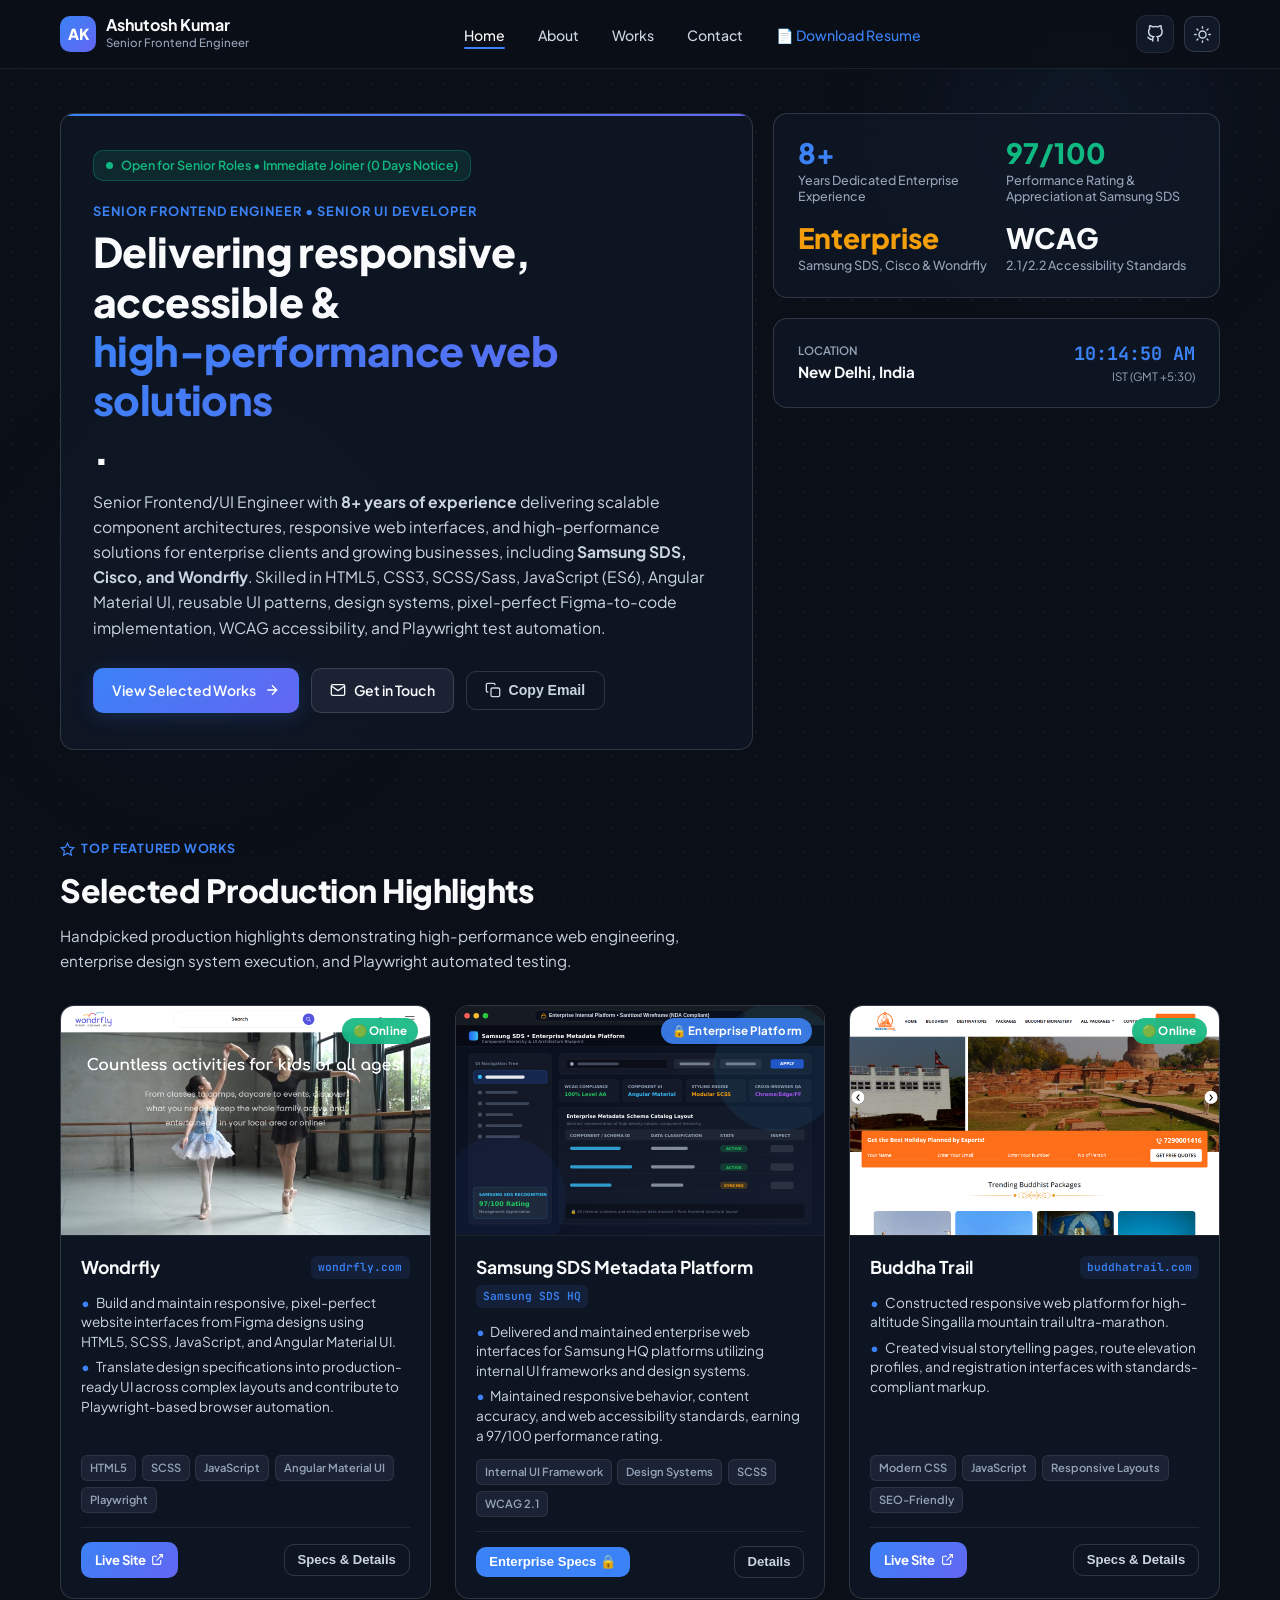
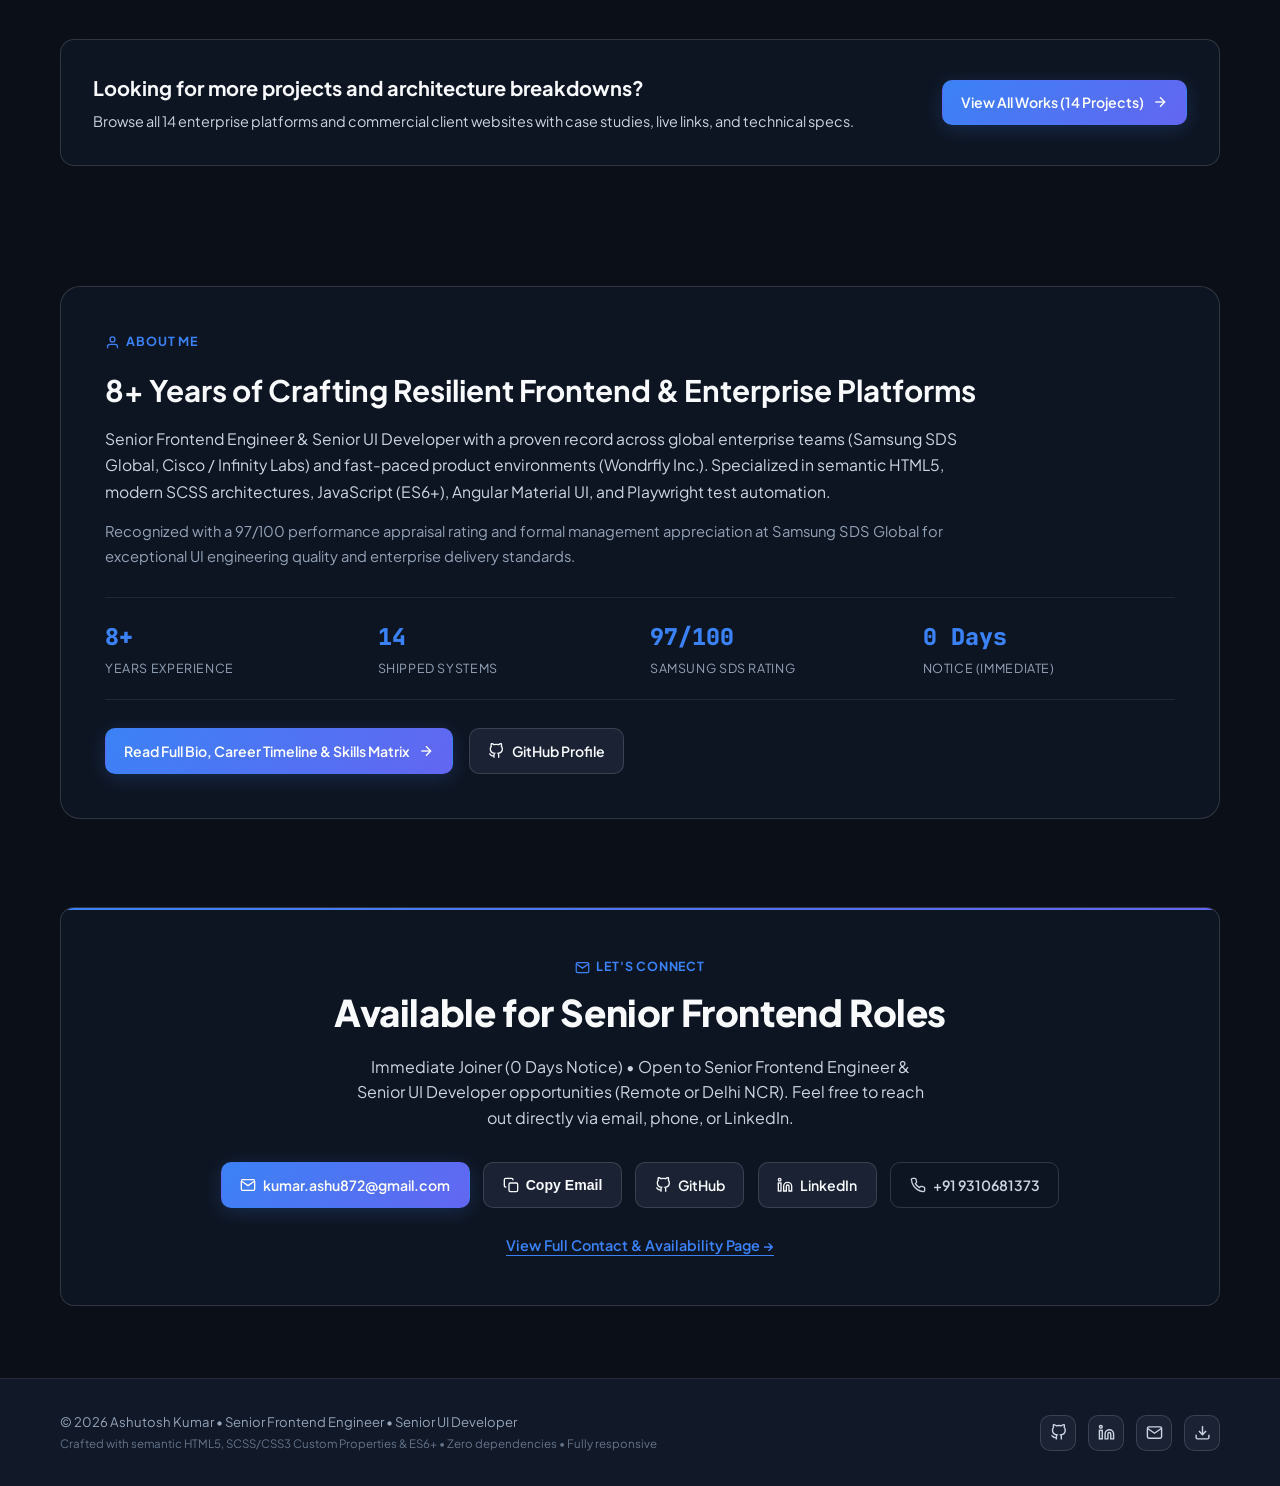
==== commit 0270f945: "feat: restructure portfolio into multi-page architecture (Home, About, Works, Contact) with prominen" ====
--- a/index.html
+++ b/index.html
@@ -3,15 +3,15 @@
 <head>
   <meta charset="UTF-8">
   <meta name="viewport" content="width=device-width, initial-scale=1.0">
-  <meta name="description" content="Portfolio of Ashutosh Kumar — Senior Frontend Engineer & Senior UI Developer with 8+ years enterprise experience delivering responsive, accessible web interfaces for Samsung SDS, Cisco, and Wondrfly.">
-  <meta name="keywords" content="Ashutosh Kumar, Senior Frontend Engineer, Senior UI Developer, HTML5, SCSS, JavaScript, Angular Material UI, Playwright, WCAG, Responsive Web Design">
+  <meta name="description" content="Portfolio of Ashutosh Kumar: Senior Frontend Engineer & Senior UI Developer with 8+ years experience. Immediate Joiner (0 Days Notice).">
+  <meta name="keywords" content="Ashutosh Kumar, Senior Frontend Engineer, Senior UI Developer, HTML5, SCSS, JavaScript, Angular Material UI, Playwright, WCAG, Responsive Web Design, Web Publisher">
   <meta name="author" content="Ashutosh Kumar">
-  <title>Ashutosh Kumar — Senior Frontend Engineer &amp; UI Developer</title>
+  <title>Ashutosh Kumar | Senior Frontend Engineer & Senior UI Developer</title>
 
   <!-- OpenGraph Meta -->
   <meta property="og:type" content="website">
-  <meta property="og:title" content="Ashutosh Kumar — Senior Frontend Engineer &amp; UI Developer">
-  <meta property="og:description" content="8+ years enterprise experience delivering scalable component architectures and responsive web interfaces for Samsung SDS, Cisco, and Wondrfly.">
+  <meta property="og:title" content="Ashutosh Kumar | Senior Frontend Engineer & Senior UI Developer">
+  <meta property="og:description" content="Portfolio of Ashutosh Kumar: Senior Frontend Engineer & Senior UI Developer with 8+ years experience. Immediate Joiner (0 Days Notice).">
   <meta property="og:image" content="assets/projects/wondrfly.png">
   <meta name="twitter:card" content="summary_large_image">
 
@@ -35,14 +35,12 @@
   </div>
   <div class="bg-mesh-pattern" aria-hidden="true"></div>
 
-  <!-- ==========================================================================
-       Site Header & Sticky Navigation
-       ========================================================================== -->
+  <!-- Site Header & Sticky Navigation -->
   <header class="site-header" id="site-header">
     <div class="container">
       <nav class="nav-wrapper" aria-label="Main Navigation">
         <!-- Brand Link -->
-        <a href="#hero" class="brand-link" aria-label="Ashutosh Kumar Home">
+        <a href="index.html" class="brand-link" aria-label="Ashutosh Kumar Home">
           <div class="monogram-badge">AK</div>
           <div class="brand-text">
             <span class="brand-name">Ashutosh Kumar</span>
@@ -52,17 +50,21 @@
 
         <!-- Navigation Links -->
         <ul class="nav-links" id="nav-links">
-          <li><a href="#hero" class="nav-link active">About</a></li>
-          <li><a href="#projects" class="nav-link">Projects</a></li>
-          <li><a href="#experience" class="nav-link">Experience</a></li>
-          <li><a href="#skills" class="nav-link">Skills</a></li>
-          <li><a href="#education" class="nav-link">Education</a></li>
-          <li><a href="#contact" class="nav-link">Contact</a></li>
+          <li><a href="index.html" class="nav-link active">Home</a></li>
+          <li><a href="about.html" class="nav-link">About</a></li>
+          <li><a href="works.html" class="nav-link">Works</a></li>
+          <li><a href="contact.html" class="nav-link">Contact</a></li>
           <li><a href="assets/Ashutosh_Kumar_Resume.pdf" class="nav-link" download="Ashutosh_Kumar_Resume.pdf" style="color: var(--accent-primary);">📄 Download Resume</a></li>
         </ul>
 
         <!-- Nav Action Buttons -->
         <div class="nav-actions">
+          <a href="https://github.com/ashutosh872" target="_blank" rel="noopener noreferrer" class="nav-github-btn" aria-label="GitHub Profile (ashutosh872)" title="GitHub: ashutosh872">
+            <svg viewBox="0 0 24 24" fill="none" stroke="currentColor" stroke-width="2">
+              <path d="M9 19c-5 1.5-5-2.5-7-3m14 6v-3.87a3.37 3.37 0 0 0-.94-2.61c3.14-.35 6.44-1.54 6.44-7A5.44 5.44 0 0 0 20 4.77 5.07 5.07 0 0 0 19.91 1S18.73.65 16 2.48a13.38 13.38 0 0 0-7 0C6.27.65 5.09 1 5.09 1A5.07 5.07 0 0 0 5 4.77a5.44 5.44 0 0 0-1.5 3.78c0 5.42 3.3 6.61 6.44 7A3.37 3.37 0 0 0 9 18.13V22"></path>
+            </svg>
+          </a>
+
           <button class="theme-toggle-btn" id="theme-toggle-btn" aria-label="Toggle Theme (Dark/Light)">
             <svg id="sun-icon" viewBox="0 0 24 24" fill="none" stroke="currentColor" stroke-width="2" stroke-linecap="round" stroke-linejoin="round">
               <circle cx="12" cy="12" r="5"></circle>
@@ -75,36 +77,24 @@
               <line x1="4.22" y1="19.78" x2="5.64" y2="18.36"></line>
               <line x1="18.36" y1="5.64" x2="19.78" y2="4.22"></line>
             </svg>
-            <svg id="moon-icon" style="display:none;" viewBox="0 0 24 24" fill="none" stroke="currentColor" stroke-width="2" stroke-linecap="round" stroke-linejoin="round">
+            <svg id="moon-icon" viewBox="0 0 24 24" fill="none" stroke="currentColor" stroke-width="2" stroke-linecap="round" stroke-linejoin="round" style="display: none;">
               <path d="M21 12.79A9 9 0 1 1 11.21 3 7 7 0 0 0 21 12.79z"></path>
             </svg>
           </button>
 
-          <a href="assets/Ashutosh_Kumar_Resume.pdf" class="btn btn-secondary btn-resume-nav" download="Ashutosh_Kumar_Resume.pdf">
-            <svg viewBox="0 0 24 24" fill="none" stroke="currentColor" stroke-width="2">
-              <path d="M21 15v4a2 2 0 0 1-2 2H5a2 2 0 0 1-2-2v-4"/>
-              <polyline points="7 10 12 15 17 10"/>
-              <line x1="12" y1="15" x2="12" y2="3"/>
-            </svg>
-            <span>Resume</span>
-          </a>
-
-          <button class="mobile-toggle-btn" id="mobile-toggle-btn" aria-label="Toggle Mobile Menu">
-            <svg viewBox="0 0 24 24" fill="none" stroke="currentColor" stroke-width="2">
-              <line x1="3" y1="12" x2="21" y2="12"></line>
-              <line x1="3" y1="6" x2="21" y2="6"></line>
-              <line x1="3" y1="18" x2="21" y2="18"></line>
-            </svg>
+          <button class="mobile-toggle-btn" id="mobile-toggle-btn" aria-label="Toggle Navigation Menu">
+            <span></span>
+            <span></span>
+            <span></span>
           </button>
         </div>
       </nav>
     </div>
   </header>
 
-  <!-- ==========================================================================
-       Hero Section & Bento Grid (Understated & Grounded in Resume)
-       ========================================================================== -->
-  <main>
+
+  <main id="main-content">
+    <!-- Hero Section (Senior Intro, Immediate Joiner, GitHub & Stats Bento) -->
     <section class="hero-section" id="hero">
       <div class="container">
         <div class="hero-bento-grid">
@@ -190,9 +180,7 @@
       </div>
     </section>
 
-    <!-- ==========================================================================
-         Selected Works (Only Resume Projects with Real Screens & Clear 2 Lines)
-         ========================================================================== -->
+    <!-- Featured Projects (Top 3 Shipped Projects) -->
     <section class="projects-section" id="projects">
       <div class="container">
         
@@ -201,43 +189,16 @@
             <svg viewBox="0 0 24 24" width="15" height="15" fill="none" stroke="currentColor" stroke-width="2">
               <polygon points="12 2 15.09 8.26 22 9.27 17 14.14 18.18 21.02 12 17.77 5.82 21.02 7 14.14 2 9.27 8.91 8.26 12 2"></polygon>
             </svg>
-            <span>Selected Projects</span>
-          </div>
-          <h2 class="section-title">Featured Works &amp; Enterprise Platforms</h2>
+            <span>Top Featured Works</span>
+          </div>
+          <h2 class="section-title">Selected Production Highlights</h2>
           <p class="section-desc">
-            Production web interfaces and enterprise platforms directly documented in my resume. Filter by enterprise systems or commercial websites.
+            Handpicked production highlights demonstrating high-performance web engineering, enterprise design system execution, and Playwright automated testing.
           </p>
         </div>
 
-        <!-- Toolbar -->
-        <div class="projects-toolbar">
-          <div class="filter-tabs" role="tablist">
-            <button class="tab-btn active" data-filter="all" role="tab" aria-selected="true">
-              <span>All Works</span>
-              <span class="tab-badge" id="visible-projects-count">14</span>
-            </button>
-            <button class="tab-btn" data-filter="enterprise" role="tab" aria-selected="false">
-              <span>Enterprise Platforms</span>
-              <span class="tab-badge">4</span>
-            </button>
-            <button class="tab-btn" data-filter="commercial" role="tab" aria-selected="false">
-              <span>Commercial &amp; Client</span>
-              <span class="tab-badge">10</span>
-            </button>
-          </div>
-
-          <div class="search-box-wrapper">
-            <svg class="search-icon" viewBox="0 0 24 24" fill="none" stroke="currentColor" stroke-width="2">
-              <circle cx="11" cy="11" r="8"></circle>
-              <line x1="21" y1="21" x2="16.65" y2="16.65"></line>
-            </svg>
-            <input type="text" id="project-search-input" class="search-input" placeholder="Search by name, tech (SCSS, Playwright)..." aria-label="Search projects">
-          </div>
-        </div>
-
-        <!-- Projects Grid -->
+        <!-- 3 Featured Projects Grid -->
         <div class="projects-grid" id="projects-grid">
-
           <!-- 1. WONDRFLY (Real Website Screen) -->
           <article class="project-card" data-category="commercial">
             <div class="card-media-wrapper">
@@ -273,7 +234,6 @@
               </div>
             </div>
           </article>
-
           <!-- 2. SAMSUNG SDS METADATA PLATFORM -->
           <article class="project-card" data-category="enterprise">
             <div class="card-media-wrapper">
@@ -307,250 +267,6 @@
               </div>
             </div>
           </article>
-
-          <!-- 3. SAMSUNG SDS AGM PLATFORM -->
-          <article class="project-card" data-category="enterprise">
-            <div class="card-media-wrapper">
-              <img src="assets/projects/samsung-agm.svg" alt="Samsung SDS AGM Platform Interface" class="card-media-img" loading="lazy">
-              <span class="card-media-badge badge-enterprise">🔒 Enterprise Platform</span>
-            </div>
-            <div class="card-content">
-              <div class="card-header-row">
-                <h3 class="project-title">Samsung SDS AGM Platform</h3>
-                <span class="project-domain-tag">Samsung SDS HQ</span>
-              </div>
-              <div class="project-two-lines">
-                <span class="desc-line">
-                  <span class="desc-bullet">•</span>Delivered Annual General Meeting (AGM) hybrid platform facilitating high-concurrency electronic voting and shareholder proceedings.
-                </span>
-                <span class="desc-line">
-                  <span class="desc-bullet">•</span>Constructed responsive, fault-tolerant layouts and validated cross-browser behavior across mission-critical devices.
-                </span>
-              </div>
-              <div class="card-tech-stack">
-                <span class="tech-badge">Internal UI Framework</span>
-                <span class="tech-badge">Angular Components</span>
-                <span class="tech-badge">Responsive CSS</span>
-                <span class="tech-badge">Cross-Browser QA</span>
-              </div>
-              <div class="card-action-footer">
-                <button class="btn-enterprise-specs" data-project-trigger="samsung-agm">
-                  <span>Enterprise Specs 🔒</span>
-                </button>
-                <button class="btn-view-details" data-project-trigger="samsung-agm">Details</button>
-              </div>
-            </div>
-          </article>
-
-          <!-- 4. CISCO BPA PORTAL -->
-          <article class="project-card" data-category="enterprise">
-            <div class="card-media-wrapper">
-              <img src="assets/projects/cisco-bpa.svg" alt="Cisco BPA Portal Interface" class="card-media-img" loading="lazy">
-              <span class="card-media-badge badge-enterprise">🔒 Enterprise Platform</span>
-            </div>
-            <div class="card-content">
-              <div class="card-header-row">
-                <h3 class="project-title">Cisco BPA Portal</h3>
-                <span class="project-domain-tag">Cisco Client</span>
-              </div>
-              <div class="project-two-lines">
-                <span class="desc-line">
-                  <span class="desc-bullet">•</span>Engineered front-end interfaces for the Cisco Business Process Automation (BPA) Portal for telecom network orchestration.
-                </span>
-                <span class="desc-line">
-                  <span class="desc-bullet">•</span>Constructed wireframes, functional prototypes, and production UI components utilizing HTML, CSS, Bootstrap, and Angular Material UI.
-                </span>
-              </div>
-              <div class="card-tech-stack">
-                <span class="tech-badge">Bootstrap</span>
-                <span class="tech-badge">Angular Material UI</span>
-                <span class="tech-badge">HTML5</span>
-                <span class="tech-badge">Wireframing</span>
-              </div>
-              <div class="card-action-footer">
-                <button class="btn-enterprise-specs" data-project-trigger="cisco-bpa">
-                  <span>Enterprise Specs 🔒</span>
-                </button>
-                <button class="btn-view-details" data-project-trigger="cisco-bpa">Details</button>
-              </div>
-            </div>
-          </article>
-
-          <!-- 5. CISCO SD-WAN MANAGEMENT INTERFACE -->
-          <article class="project-card" data-category="enterprise">
-            <div class="card-media-wrapper">
-              <img src="assets/projects/cisco-sdwan.svg" alt="Cisco SD-WAN Interface" class="card-media-img" loading="lazy">
-              <span class="card-media-badge badge-enterprise">🔒 Enterprise Platform</span>
-            </div>
-            <div class="card-content">
-              <div class="card-header-row">
-                <h3 class="project-title">Cisco SD-WAN Interface System</h3>
-                <span class="project-domain-tag">Cisco Client</span>
-              </div>
-              <div class="project-two-lines">
-                <span class="desc-line">
-                  <span class="desc-bullet">•</span>Contributed to Cisco SD-WAN UI screens, monitoring software-defined wide area network topologies in real-time.
-                </span>
-                <span class="desc-line">
-                  <span class="desc-bullet">•</span>Collaborated with enterprise cross-functional teams to deploy interface enhancements and uphold consistent design guidelines.
-                </span>
-              </div>
-              <div class="card-tech-stack">
-                <span class="tech-badge">Angular Material UI</span>
-                <span class="tech-badge">Modular CSS</span>
-                <span class="tech-badge">Network UI</span>
-                <span class="tech-badge">Responsive Design</span>
-              </div>
-              <div class="card-action-footer">
-                <button class="btn-enterprise-specs" data-project-trigger="cisco-sdwan">
-                  <span>Enterprise Specs 🔒</span>
-                </button>
-                <button class="btn-view-details" data-project-trigger="cisco-sdwan">Details</button>
-              </div>
-            </div>
-          </article>
-
-          <!-- 6. TRIPKNOCK (Real Website Screen) -->
-          <article class="project-card" data-category="commercial">
-            <div class="card-media-wrapper">
-              <img src="assets/projects/tripknock.png" alt="Tripknock Live Website Screen" class="card-media-img" loading="lazy">
-              <span class="card-media-badge badge-online">🟢 Online</span>
-            </div>
-            <div class="card-content">
-              <div class="card-header-row">
-                <h3 class="project-title">Tripknock</h3>
-                <span class="project-domain-tag">tripknock.com</span>
-              </div>
-              <div class="project-two-lines">
-                <span class="desc-line">
-                  <span class="desc-bullet">•</span>Delivered high-quality frontend solutions for travel discovery and experiential holiday booking.
-                </span>
-                <span class="desc-line">
-                  <span class="desc-bullet">•</span>Converted Figma and PSD design assets into clean, responsive, and production-ready web interfaces with standards-compliant markup.
-                </span>
-              </div>
-              <div class="card-tech-stack">
-                <span class="tech-badge">HTML5</span>
-                <span class="tech-badge">SCSS</span>
-                <span class="tech-badge">JavaScript</span>
-                <span class="tech-badge">SEO Markup</span>
-                <span class="tech-badge">Figma-to-Code</span>
-              </div>
-              <div class="card-action-footer">
-                <a href="https://www.tripknock.com" target="_blank" rel="noopener noreferrer" class="btn-live-link">
-                  <span>Live Site</span>
-                  <svg viewBox="0 0 24 24" fill="none" stroke="currentColor" stroke-width="2"><path d="M18 13v6a2 2 0 0 1-2 2H5a2 2 0 0 1-2-2V8a2 2 0 0 1 2-2h6M15 3h6v6M10 14L21 3"/></svg>
-                </a>
-                <button class="btn-view-details" data-project-trigger="tripknock">Specs &amp; Details</button>
-              </div>
-            </div>
-          </article>
-
-          <!-- 7. URJA FOR WOMEN (Real Website Screen) -->
-          <article class="project-card" data-category="commercial">
-            <div class="card-media-wrapper">
-              <img src="assets/projects/urja-for-women.png" alt="Urja for Women Live Website Screen" class="card-media-img" loading="lazy">
-              <span class="card-media-badge badge-online">🟢 Online</span>
-            </div>
-            <div class="card-content">
-              <div class="card-header-row">
-                <h3 class="project-title">Urja for Women</h3>
-                <span class="project-domain-tag">urjaforwomen.org</span>
-              </div>
-              <div class="project-two-lines">
-                <span class="desc-line">
-                  <span class="desc-bullet">•</span>Delivered accessible frontend solutions for NGO empowering women through healthcare, shelter, and community training.
-                </span>
-                <span class="desc-line">
-                  <span class="desc-bullet">•</span>Built and customized WordPress website with semantic markup, accessible donation flows, and SEO-friendly implementation.
-                </span>
-              </div>
-              <div class="card-tech-stack">
-                <span class="tech-badge">Semantic HTML5</span>
-                <span class="tech-badge">SCSS</span>
-                <span class="tech-badge">WordPress</span>
-                <span class="tech-badge">WCAG 2.1 AA</span>
-              </div>
-              <div class="card-action-footer">
-                <a href="https://urjaforwomen.org" target="_blank" rel="noopener noreferrer" class="btn-live-link">
-                  <span>Live Site</span>
-                  <svg viewBox="0 0 24 24" fill="none" stroke="currentColor" stroke-width="2"><path d="M18 13v6a2 2 0 0 1-2 2H5a2 2 0 0 1-2-2V8a2 2 0 0 1 2-2h6M15 3h6v6M10 14L21 3"/></svg>
-                </a>
-                <button class="btn-view-details" data-project-trigger="urja-for-women">Specs &amp; Details</button>
-              </div>
-            </div>
-          </article>
-
-          <!-- 8. TOPLAD (Real Website Screen) -->
-          <article class="project-card" data-category="commercial">
-            <div class="card-media-wrapper">
-              <img src="assets/projects/toplad.png" alt="Toplad Live Website Screen" class="card-media-img" loading="lazy">
-              <span class="card-media-badge badge-online">🟢 Online</span>
-            </div>
-            <div class="card-content">
-              <div class="card-header-row">
-                <h3 class="project-title">Toplad</h3>
-                <span class="project-domain-tag">toplad.in</span>
-              </div>
-              <div class="project-two-lines">
-                <span class="desc-line">
-                  <span class="desc-bullet">•</span>Delivered frontend interfaces for leading ed-tech platform delivering online prep and video lectures for CMA/CS certifications.
-                </span>
-                <span class="desc-line">
-                  <span class="desc-bullet">•</span>Implemented responsive lecture dashboards, course catalog filters, and streamlined student checkout flows.
-                </span>
-              </div>
-              <div class="card-tech-stack">
-                <span class="tech-badge">JavaScript ES6</span>
-                <span class="tech-badge">CSS Grid</span>
-                <span class="tech-badge">Flexbox</span>
-                <span class="tech-badge">Video UI</span>
-              </div>
-              <div class="card-action-footer">
-                <a href="https://toplad.in" target="_blank" rel="noopener noreferrer" class="btn-live-link">
-                  <span>Live Site</span>
-                  <svg viewBox="0 0 24 24" fill="none" stroke="currentColor" stroke-width="2"><path d="M18 13v6a2 2 0 0 1-2 2H5a2 2 0 0 1-2-2V8a2 2 0 0 1 2-2h6M15 3h6v6M10 14L21 3"/></svg>
-                </a>
-                <button class="btn-view-details" data-project-trigger="toplad">Specs &amp; Details</button>
-              </div>
-            </div>
-          </article>
-
-          <!-- 9. ADDRESS HOME (Real Website Screen) -->
-          <article class="project-card" data-category="commercial">
-            <div class="card-media-wrapper">
-              <img src="assets/projects/address-home.png" alt="Address Home Live Website Screen" class="card-media-img" loading="lazy">
-              <span class="card-media-badge badge-online">🟢 Online</span>
-            </div>
-            <div class="card-content">
-              <div class="card-header-row">
-                <h3 class="project-title">Address Home</h3>
-                <span class="project-domain-tag">addresshome.com</span>
-              </div>
-              <div class="project-two-lines">
-                <span class="desc-line">
-                  <span class="desc-bullet">•</span>Engineered frontend interfaces for high-end luxury home decor and lifestyle e-commerce brand.
-                </span>
-                <span class="desc-line">
-                  <span class="desc-bullet">•</span>Converted visual design mockups into pixel-perfect web pages with responsive product grids and fluid micro-interactions.
-                </span>
-              </div>
-              <div class="card-tech-stack">
-                <span class="tech-badge">CSS3</span>
-                <span class="tech-badge">JavaScript</span>
-                <span class="tech-badge">Core Web Vitals</span>
-                <span class="tech-badge">Pixel-Perfect UI</span>
-              </div>
-              <div class="card-action-footer">
-                <a href="https://www.addresshome.com" target="_blank" rel="noopener noreferrer" class="btn-live-link">
-                  <span>Live Site</span>
-                  <svg viewBox="0 0 24 24" fill="none" stroke="currentColor" stroke-width="2"><path d="M18 13v6a2 2 0 0 1-2 2H5a2 2 0 0 1-2-2V8a2 2 0 0 1 2-2h6M15 3h6v6M10 14L21 3"/></svg>
-                </a>
-                <button class="btn-view-details" data-project-trigger="address-home">Specs &amp; Details</button>
-              </div>
-            </div>
-          </article>
-
           <!-- 10. BUDDHA TRAIL (Real Website Screen) -->
           <article class="project-card" data-category="commercial">
             <div class="card-media-wrapper">
@@ -585,513 +301,86 @@
               </div>
             </div>
           </article>
-
-          <!-- 11. MINDROPS (Real Website Screen) -->
-          <article class="project-card" data-category="commercial">
-            <div class="card-media-wrapper">
-              <img src="assets/projects/mindrops.png" alt="Mindrops Live Website Screen" class="card-media-img" loading="lazy">
-              <span class="card-media-badge badge-online">🟢 Online</span>
-            </div>
-            <div class="card-content">
-              <div class="card-header-row">
-                <h3 class="project-title">Mindrops</h3>
-                <span class="project-domain-tag">mindrops.com</span>
-              </div>
-              <div class="project-two-lines">
-                <span class="desc-line">
-                  <span class="desc-bullet">•</span>Designed and developed clean, responsive page layouts strictly aligned with functional and business requirements.
-                </span>
-                <span class="desc-line">
-                  <span class="desc-bullet">•</span>Converted visual design assets into accessible HTML/CSS and engineered modular, reusable UI components.
-                </span>
-              </div>
-              <div class="card-tech-stack">
-                <span class="tech-badge">HTML5</span>
-                <span class="tech-badge">CSS3</span>
-                <span class="tech-badge">Reusable Components</span>
-                <span class="tech-badge">HTML Emails</span>
-              </div>
-              <div class="card-action-footer">
-                <a href="https://mindrops.com" target="_blank" rel="noopener noreferrer" class="btn-live-link">
-                  <span>Live Site</span>
-                  <svg viewBox="0 0 24 24" fill="none" stroke="currentColor" stroke-width="2"><path d="M18 13v6a2 2 0 0 1-2 2H5a2 2 0 0 1-2-2V8a2 2 0 0 1 2-2h6M15 3h6v6M10 14L21 3"/></svg>
-                </a>
-                <button class="btn-view-details" data-project-trigger="mindrops">Specs &amp; Details</button>
-              </div>
-            </div>
-          </article>
-
-          <!-- 12. TRIPOMATE -->
-          <article class="project-card" data-category="commercial">
-            <div class="card-media-wrapper">
-              <img src="assets/projects/tripomate.svg" alt="Tripomate Travel Platform Preview" class="card-media-img" loading="lazy">
-              <span class="card-media-badge" style="background-color: rgba(148, 163, 184, 0.9); color: #0f172a;">Archived Platform</span>
-            </div>
-            <div class="card-content">
-              <div class="card-header-row">
-                <h3 class="project-title">Tripomate</h3>
-                <span class="project-domain-tag">tripomate.com</span>
-              </div>
-              <div class="project-two-lines">
-                <span class="desc-line">
-                  <span class="desc-bullet">•</span>Delivered travel portal interface featuring dynamic flight and hotel search and reservation workflows.
-                </span>
-                <span class="desc-line">
-                  <span class="desc-bullet">•</span>Built interactive search filters, date-picker widgets, and cross-browser verified reservation screens.
-                </span>
-              </div>
-              <div class="card-tech-stack">
-                <span class="tech-badge">HTML5</span>
-                <span class="tech-badge">Bootstrap</span>
-                <span class="tech-badge">JavaScript</span>
-                <span class="tech-badge">Responsive Design</span>
-              </div>
-              <div class="card-action-footer">
-                <button class="btn-enterprise-specs" style="background-color: var(--bg-surface-elevated); color: var(--text-primary); border: 1px solid var(--border-medium);" data-project-trigger="tripomate">
-                  <span>Platform Specs</span>
-                </button>
-                <button class="btn-view-details" data-project-trigger="tripomate">Details</button>
-              </div>
-            </div>
-          </article>
-
-          <!-- 13. CODIFIER TECHNOLOGIES (Real Website Screen) -->
-          <article class="project-card" data-category="commercial">
-            <div class="card-media-wrapper">
-              <img src="assets/projects/codifier.png" alt="Codifier Technologies Live Website Screen" class="card-media-img" loading="lazy">
-              <span class="card-media-badge badge-online">🟢 Online</span>
-            </div>
-            <div class="card-content">
-              <div class="card-header-row">
-                <h3 class="project-title">Codifier Technologies</h3>
-                <span class="project-domain-tag">codifier.co</span>
-              </div>
-              <div class="project-two-lines">
-                <span class="desc-line">
-                  <span class="desc-bullet">•</span>Developed responsive WordPress websites and implemented pixel-perfect web pages from Photoshop (PSD) design mockups.
-                </span>
-                <span class="desc-line">
-                  <span class="desc-bullet">•</span>Constructed cross-client verified HTML email templates and supported concurrent client projects under strict release deadlines.
-                </span>
-              </div>
-              <div class="card-tech-stack">
-                <span class="tech-badge">PSD-to-HTML</span>
-                <span class="tech-badge">WordPress</span>
-                <span class="tech-badge">CSS3</span>
-                <span class="tech-badge">HTML Email Templating</span>
-              </div>
-              <div class="card-action-footer">
-                <a href="https://codifier.co/" target="_blank" rel="noopener noreferrer" class="btn-live-link">
-                  <span>Live Site</span>
-                  <svg viewBox="0 0 24 24" fill="none" stroke="currentColor" stroke-width="2"><path d="M18 13v6a2 2 0 0 1-2 2H5a2 2 0 0 1-2-2V8a2 2 0 0 1 2-2h6M15 3h6v6M10 14L21 3"/></svg>
-                </a>
-                <button class="btn-view-details" data-project-trigger="codifier">Specs &amp; Details</button>
-              </div>
-            </div>
-          </article>
-
-          <!-- 14. MSP ASIA (Real Website Screen) -->
-          <article class="project-card" data-category="commercial">
-            <div class="card-media-wrapper">
-              <img src="assets/projects/msp-asia.png" alt="MSP Asia Live Website Screen" class="card-media-img" loading="lazy">
-              <span class="card-media-badge badge-online">🟢 Online</span>
-            </div>
-            <div class="card-content">
-              <div class="card-header-row">
-                <h3 class="project-title">MSP Asia</h3>
-                <span class="project-domain-tag">msp.asia</span>
-              </div>
-              <div class="project-two-lines">
-                <span class="desc-line">
-                  <span class="desc-bullet">•</span>Corporate web presence and enterprise platform for PT Mahkota Surya Perkasa across Southeast Asia.
-                </span>
-                <span class="desc-line">
-                  <span class="desc-bullet">•</span>Delivered responsive, standards-compliant web interfaces with cross-browser defect resolution and multi-device support.
-                </span>
-              </div>
-              <div class="card-tech-stack">
-                <span class="tech-badge">HTML5</span>
-                <span class="tech-badge">CSS3</span>
-                <span class="tech-badge">JavaScript</span>
-                <span class="tech-badge">Responsive Design</span>
-                <span class="tech-badge">Cross-Browser QA</span>
-              </div>
-              <div class="card-action-footer">
-                <a href="https://www.msp.asia/" target="_blank" rel="noopener noreferrer" class="btn-live-link">
-                  <span>Live Site</span>
-                  <svg viewBox="0 0 24 24" fill="none" stroke="currentColor" stroke-width="2"><path d="M18 13v6a2 2 0 0 1-2 2H5a2 2 0 0 1-2-2V8a2 2 0 0 1 2-2h6M15 3h6v6M10 14L21 3"/></svg>
-                </a>
-                <button class="btn-view-details" data-project-trigger="msp-asia">Specs &amp; Details</button>
-              </div>
-            </div>
-          </article>
-
-        </div>
+        </div>
+
+        <!-- View All Works Banner -->
+        <div class="view-all-banner">
+          <div class="view-all-info">
+            <h3>Looking for more projects and architecture breakdowns?</h3>
+            <p>Browse all 14 enterprise platforms and commercial client websites with case studies, live links, and technical specs.</p>
+          </div>
+          <a href="works.html" class="btn btn-primary">
+            <span>View All Works (14 Projects)</span>
+            <svg viewBox="0 0 24 24" fill="none" stroke="currentColor" stroke-width="2">
+              <line x1="5" y1="12" x2="19" y2="12"></line>
+              <polyline points="12 5 19 12 12 19"></polyline>
+            </svg>
+          </a>
+        </div>
+
       </div>
     </section>
 
-    <!-- ==========================================================================
-         Work Experience & Career Timeline (From Resume)
-         ========================================================================== -->
-    <section class="experience-section" id="experience">
+    <!-- About Me Summary Section -->
+    <section class="about-preview-section" id="about-preview">
       <div class="container">
-        <div class="section-header">
-          <div class="section-tag">
-            <svg viewBox="0 0 24 24" width="15" height="15" fill="none" stroke="currentColor" stroke-width="2">
-              <rect x="2" y="7" width="20" height="14" rx="2" ry="2"></rect>
-              <path d="M16 21V5a2 2 0 0 0-2-2h-4a2 2 0 0 0-2 2v16"></path>
-            </svg>
-            <span>Career History</span>
-          </div>
-          <h2 class="section-title">Professional Experience</h2>
-          <p class="section-desc">
-            8+ years delivering enterprise web applications, design systems, and responsive frontend solutions.
-          </p>
-        </div>
-
-        <div class="timeline">
-
-          <!-- WONDRFLY -->
-          <div class="timeline-item">
-            <div class="timeline-dot"></div>
-            <div class="timeline-card">
-              <div class="timeline-header">
-                <div>
-                  <h3 class="timeline-role">Frontend Developer (Full-Time Contract)</h3>
-                  <span class="timeline-company">Wondrfly Inc.</span>
-                </div>
-                <span class="timeline-period">Sep 2025 – Oct 2026 (Contract Concluded &bull; Immediate Availability)</span>
-              </div>
-              <ul class="timeline-bullets">
-                <li>Build and maintain responsive, pixel-perfect website interfaces from Figma designs using HTML5, SCSS, JavaScript, and Angular Material UI.</li>
-                <li>Translate design specifications into production-ready UI, ensuring visual consistency across complex layouts and responsive breakpoints.</li>
-                <li>Develop and maintain reusable UI patterns and scalable styling architecture to support long-term codebase maintainability.</li>
-                <li>Contribute to Playwright-based browser automation to validate UI behavior and catch regressions in critical user flows.</li>
-                <li>Designed an impact-based bug-fix workflow concept connecting task context, Git change analysis, and targeted Playwright tests so validation focuses on impacted components instead of executing full end-to-end suites.</li>
-                <li>Leverage AI-assisted tools (Cursor AI, Claude) to accelerate bug investigation, automated test generation, and fix-and-retest workflows; review outputs to isolate application defects from outdated test definitions.</li>
-                <li>Resolve UI defects and responsive layout issues while upholding WCAG accessibility, cross-browser behavior, and web performance standards.</li>
-              </ul>
-            </div>
-          </div>
-
-          <!-- FREELANCE -->
-          <div class="timeline-item">
-            <div class="timeline-dot"></div>
-            <div class="timeline-card">
-              <div class="timeline-header">
-                <div>
-                  <h3 class="timeline-role">Frontend Developer (Freelance)</h3>
-                  <span class="timeline-company">Multiple Clients</span>
-                </div>
-                <span class="timeline-period">Mar 2023 – Aug 2025</span>
-              </div>
-              <ul class="timeline-bullets">
-                <li>Delivered high-quality frontend solutions for startups, commercial businesses, and NGOs, including Tripknock, Tripomate, and Urja for Women.</li>
-                <li>Converted Figma and PSD design assets into clean, responsive, and production-ready web interfaces with standards-compliant markup.</li>
-                <li>Built and customized WordPress websites and marketing landing pages, applying semantic markup and SEO-friendly implementation.</li>
-                <li>Handled cross-browser UI defect resolution, responsiveness enhancements, and post-launch maintenance across client engagements.</li>
-              </ul>
-            </div>
-          </div>
-
-          <!-- SAMSUNG SDS -->
-          <div class="timeline-item">
-            <div class="timeline-dot"></div>
-            <div class="timeline-card">
-              <div class="timeline-header">
-                <div>
-                  <h3 class="timeline-role">Assistant Manager - Web Publisher (Permanent Corporate)</h3>
-                  <span class="timeline-company">Samsung SDS Global</span>
-                </div>
-                <span class="timeline-period">Sep 2022 – Mar 2023 (Last Corporate Employer)</span>
-              </div>
-              <ul class="timeline-bullets">
-                <li>Delivered and maintained enterprise web interfaces for Samsung HQ platforms utilizing internal UI frameworks and design systems.</li>
-                <li>Maintained responsive behavior, content accuracy, and web accessibility standards while collaborating closely with global stakeholders.</li>
-                <li>Delivered platform components for the Samsung SDS Metadata Platform and Annual General Meeting (AGM) Platform.</li>
-              </ul>
-              <div class="honors-callout">
+        <div class="about-preview-card">
+          <div class="about-preview-content">
+            <div class="section-tag">
+              <svg viewBox="0 0 24 24" width="15" height="15" fill="none" stroke="currentColor" stroke-width="2">
+                <path d="M20 21v-2a4 4 0 0 0-4-4H8a4 4 0 0 0-4 4v2"></path>
+                <circle cx="12" cy="7" r="4"></circle>
+              </svg>
+              <span>About Me</span>
+            </div>
+            <h2 class="about-preview-title">8+ Years of Crafting Resilient Frontend &amp; Enterprise Platforms</h2>
+            <p class="about-preview-text">
+              Senior Frontend Engineer &amp; Senior UI Developer with a proven record across global enterprise teams (Samsung SDS Global, Cisco / Infinity Labs) and fast-paced product environments (Wondrfly Inc.). Specialized in semantic HTML5, modern SCSS architectures, JavaScript (ES6+), Angular Material UI, and Playwright test automation.
+            </p>
+            <p class="about-preview-text" style="color: var(--text-muted); font-size: 0.92rem;">
+              Recognized with a 97/100 performance appraisal rating and formal management appreciation at Samsung SDS Global for exceptional UI engineering quality and enterprise delivery standards.
+            </p>
+
+            <div class="about-preview-highlights">
+              <div class="preview-stat-item">
+                <span class="preview-stat-num">8+</span>
+                <span class="preview-stat-lbl">Years Experience</span>
+              </div>
+              <div class="preview-stat-item">
+                <span class="preview-stat-num">14</span>
+                <span class="preview-stat-lbl">Shipped Systems</span>
+              </div>
+              <div class="preview-stat-item">
+                <span class="preview-stat-num">97/100</span>
+                <span class="preview-stat-lbl">Samsung SDS Rating</span>
+              </div>
+              <div class="preview-stat-item">
+                <span class="preview-stat-num">0 Days</span>
+                <span class="preview-stat-lbl">Notice (Immediate)</span>
+              </div>
+            </div>
+
+            <div class="about-preview-actions">
+              <a href="about.html" class="btn btn-primary">
+                <span>Read Full Bio, Career Timeline &amp; Skills Matrix</span>
                 <svg viewBox="0 0 24 24" fill="none" stroke="currentColor" stroke-width="2">
-                  <circle cx="12" cy="8" r="7"></circle>
-                  <polyline points="8.21 13.89 7 23 12 20 17 23 15.79 13.88"></polyline>
+                  <line x1="5" y1="12" x2="19" y2="12"></line>
+                  <polyline points="12 5 19 12 12 19"></polyline>
                 </svg>
-                <span><strong>97/100 Performance Rating &amp; Management Appreciation — Samsung SDS:</strong> Recognized with an exceptional 97/100 appraisal score and formal management appreciation for high code quality, UI precision, and consistent on-schedule delivery across enterprise platform deliverables.</span>
-              </div>
-            </div>
-          </div>
-
-          <!-- EXPERIENCE COMMERCE -->
-          <div class="timeline-item">
-            <div class="timeline-dot"></div>
-            <div class="timeline-card">
-              <div class="timeline-header">
-                <div>
-                  <h3 class="timeline-role">Web Publisher &amp; Designer</h3>
-                  <span class="timeline-company">Experience Commerce (Samsung SDS Client)</span>
-                </div>
-                <span class="timeline-period">Aug 2021 – Sep 2022</span>
-              </div>
-              <ul class="timeline-bullets">
-                <li>Published enterprise web pages from Zeplin designs and structured requirement documents for core Samsung SDS platforms.</li>
-                <li>Performed UI quality assurance checks and championed reusable, cross-browser-compatible frontend coding standards.</li>
-                <li>Demonstrated consistent delivery and domain competence, directly facilitating promotion to an on-role position with Samsung SDS.</li>
-              </ul>
-            </div>
-          </div>
-
-          <!-- MINDROPS -->
-          <div class="timeline-item">
-            <div class="timeline-dot"></div>
-            <div class="timeline-card">
-              <div class="timeline-header">
-                <div>
-                  <h3 class="timeline-role">UI/UX &amp; Frontend Developer</h3>
-                  <span class="timeline-company">Mindrops</span>
-                </div>
-                <span class="timeline-period">Aug 2020 – Aug 2021</span>
-              </div>
-              <ul class="timeline-bullets">
-                <li>Designed and developed clean, responsive page layouts strictly aligned with functional and business requirements.</li>
-                <li>Converted visual design assets into accessible HTML/CSS, strengthened semantic and SEO structures, and resolved multi-device UI defects.</li>
-                <li>Engineered modular, reusable UI components and created cross-client compatible HTML email templates.</li>
-              </ul>
-            </div>
-          </div>
-
-          <!-- INFINITY LABS (CISCO CLIENT) -->
-          <div class="timeline-item">
-            <div class="timeline-dot"></div>
-            <div class="timeline-card">
-              <div class="timeline-header">
-                <div>
-                  <h3 class="timeline-role">Associate Software Engineer</h3>
-                  <span class="timeline-company">Infinity Labs India (Cisco Client)</span>
-                </div>
-                <span class="timeline-period">Dec 2018 – Jul 2020</span>
-              </div>
-              <ul class="timeline-bullets">
-                <li>Engineered front-end interfaces for the Cisco Business Process Automation (BPA) Portal and contributed to Cisco SD-WAN UI screens.</li>
-                <li>Constructed wireframes, functional prototypes, and production UI components utilizing HTML, CSS, Bootstrap, and Angular Material UI.</li>
-                <li>Collaborated with enterprise cross-functional teams to deploy interface enhancements and uphold consistent design guidelines.</li>
-              </ul>
-            </div>
-          </div>
-
-          <!-- CODIFIER TECHNOLOGIES -->
-          <div class="timeline-item">
-            <div class="timeline-dot"></div>
-            <div class="timeline-card">
-              <div class="timeline-header">
-                <div>
-                  <h3 class="timeline-role">Frontend Developer</h3>
-                  <span class="timeline-company">Codifier Technologies</span>
-                </div>
-                <span class="timeline-period">Nov 2016 – Jun 2018</span>
-              </div>
-              <ul class="timeline-bullets">
-                <li>Developed responsive WordPress websites and implemented pixel-perfect web pages from Photoshop (PSD) design mockups.</li>
-                <li>Constructed cross-client verified HTML email templates and supported concurrent client projects under strict release deadlines.</li>
-              </ul>
-            </div>
-          </div>
-
+              </a>
+              <a href="https://github.com/ashutosh872" target="_blank" rel="noopener noreferrer" class="btn btn-secondary">
+                <svg viewBox="0 0 24 24" fill="none" stroke="currentColor" stroke-width="2">
+                  <path d="M9 19c-5 1.5-5-2.5-7-3m14 6v-3.87a3.37 3.37 0 0 0-.94-2.61c3.14-.35 6.44-1.54 6.44-7A5.44 5.44 0 0 0 20 4.77 5.07 5.07 0 0 0 19.91 1S18.73.65 16 2.48a13.38 13.38 0 0 0-7 0C6.27.65 5.09 1 5.09 1A5.07 5.07 0 0 0 5 4.77a5.44 5.44 0 0 0-1.5 3.78c0 5.42 3.3 6.61 6.44 7A3.37 3.37 0 0 0 9 18.13V22"></path>
+                </svg>
+                <span>GitHub Profile</span>
+              </a>
+            </div>
+          </div>
         </div>
       </div>
     </section>
 
-    <!-- ==========================================================================
-         Technical Skills (Directly from Resume — No Design Tokens)
-         ========================================================================== -->
-    <section class="skills-section" id="skills">
-      <div class="container">
-        <div class="section-header">
-          <div class="section-tag">
-            <svg viewBox="0 0 24 24" width="15" height="15" fill="none" stroke="currentColor" stroke-width="2">
-              <polyline points="16 18 22 12 16 6"></polyline>
-              <polyline points="8 6 2 12 8 18"></polyline>
-            </svg>
-            <span>Skills Inventory</span>
-          </div>
-          <h2 class="section-title">Technical Skills</h2>
-          <p class="section-desc">
-            Direct inventory of core frontend, accessibility, testing, and UI engineering competencies documented in my resume.
-          </p>
-        </div>
-
-        <div class="skills-bento-grid">
-          
-          <!-- Frontend Core -->
-          <div class="skill-category-card">
-            <div class="skill-cat-title">
-              <div class="skill-cat-icon">⚡</div>
-              <span>Frontend Core</span>
-            </div>
-            <div class="skill-tags-list">
-              <span class="skill-pill">HTML5</span>
-              <span class="skill-pill">CSS3</span>
-              <span class="skill-pill">SCSS/Sass</span>
-              <span class="skill-pill">JavaScript (ES6)</span>
-              <span class="skill-pill">jQuery</span>
-              <span class="skill-pill">Bootstrap</span>
-              <span class="skill-pill">CSS Grid</span>
-              <span class="skill-pill">Flexbox</span>
-              <span class="skill-pill">Responsive Web Design</span>
-              <span class="skill-pill">Cross-Browser Compatibility</span>
-              <span class="skill-pill">Responsive HTML Email Templating</span>
-            </div>
-          </div>
-
-          <!-- UI Engineering (No Design Tokens) -->
-          <div class="skill-category-card">
-            <div class="skill-cat-title">
-              <div class="skill-cat-icon">🎨</div>
-              <span>UI Engineering</span>
-            </div>
-            <div class="skill-tags-list">
-              <span class="skill-pill">Angular Material UI</span>
-              <span class="skill-pill">Reusable UI Components</span>
-              <span class="skill-pill">Component-Based Architecture</span>
-              <span class="skill-pill">Design Systems</span>
-              <span class="skill-pill">Pixel-Perfect UI</span>
-              <span class="skill-pill">Figma-to-Code</span>
-              <span class="skill-pill">Design-to-Code</span>
-              <span class="skill-pill">PSD-to-HTML</span>
-            </div>
-          </div>
-
-          <!-- Testing & Automation -->
-          <div class="skill-category-card">
-            <div class="skill-cat-title">
-              <div class="skill-cat-icon">🧪</div>
-              <span>Testing &amp; Automation</span>
-            </div>
-            <div class="skill-tags-list">
-              <span class="skill-pill">Playwright</span>
-              <span class="skill-pill">Playwright Test</span>
-              <span class="skill-pill">Targeted Regression Testing</span>
-              <span class="skill-pill">UI Validation</span>
-              <span class="skill-pill">Bug Reproduction</span>
-              <span class="skill-pill">Test Reporting</span>
-              <span class="skill-pill">Impact-Aware Bug Validation</span>
-            </div>
-          </div>
-
-          <!-- Accessibility & SEO -->
-          <div class="skill-category-card">
-            <div class="skill-cat-title">
-              <div class="skill-cat-icon">♿</div>
-              <span>Accessibility &amp; SEO</span>
-            </div>
-            <div class="skill-tags-list">
-              <span class="skill-pill">WCAG 2.1/2.2</span>
-              <span class="skill-pill">Section 508</span>
-              <span class="skill-pill">Semantic HTML</span>
-              <span class="skill-pill">Accessible Forms</span>
-              <span class="skill-pill">SEO-Friendly Markup</span>
-            </div>
-          </div>
-
-          <!-- Performance -->
-          <div class="skill-category-card">
-            <div class="skill-cat-title">
-              <div class="skill-cat-icon">🚀</div>
-              <span>Performance</span>
-            </div>
-            <div class="skill-tags-list">
-              <span class="skill-pill">Web Performance Optimization</span>
-              <span class="skill-pill">Core Web Vitals Awareness</span>
-              <span class="skill-pill">Scalable &amp; Maintainable CSS Architecture</span>
-            </div>
-          </div>
-
-          <!-- Tools & AI Workflows -->
-          <div class="skill-category-card">
-            <div class="skill-cat-title">
-              <div class="skill-cat-icon">🛠</div>
-              <span>Tools &amp; AI Workflows</span>
-            </div>
-            <div class="skill-tags-list">
-              <span class="skill-pill">Cursor AI</span>
-              <span class="skill-pill">Claude</span>
-              <span class="skill-pill">ChatGPT</span>
-              <span class="skill-pill">Figma</span>
-              <span class="skill-pill">Zeplin</span>
-              <span class="skill-pill">Photoshop</span>
-              <span class="skill-pill">InVision</span>
-              <span class="skill-pill">WordPress</span>
-              <span class="skill-pill">Git</span>
-              <span class="skill-pill">Jira</span>
-              <span class="skill-pill">ClickUp</span>
-              <span class="skill-pill">VS Code</span>
-              <span class="skill-pill">Agile/Scrum</span>
-              <span class="skill-pill">Code Reviews</span>
-            </div>
-          </div>
-
-        </div>
-      </div>
-    </section>
-
-    <!-- ==========================================================================
-         Education & Honors (Directly from Resume)
-         ========================================================================== -->
-    <section class="skills-section" id="education" style="padding-top: 1rem;">
-      <div class="container">
-        <div class="section-header">
-          <div class="section-tag">
-            <svg viewBox="0 0 24 24" width="15" height="15" fill="none" stroke="currentColor" stroke-width="2">
-              <path d="M22 10v6M2 10l10-5 10 5-10 5z"></path>
-              <path d="M6 12v5c3 3 9 3 12 0v-5"></path>
-            </svg>
-            <span>Credentials</span>
-          </div>
-          <h2 class="section-title">Education &amp; Professional Recognition</h2>
-        </div>
-
-        <div class="skills-bento-grid education-bento-grid">
-          <div class="skill-category-card">
-            <div class="skill-cat-title">
-              <div class="skill-cat-icon">🎓</div>
-              <span>Education</span>
-            </div>
-            <div style="display: flex; flex-direction: column; gap: 0.85rem;">
-              <div>
-                <strong style="color: var(--text-primary); font-size: 0.95rem; display: block;">Master of Computer Applications (MCA)</strong>
-                <span style="font-size: 0.85rem; color: var(--text-muted); display: block;">Guru Gobind Singh Indraprastha University, New Delhi</span>
-                <span style="font-size: 0.78rem; font-family: var(--font-mono); color: var(--accent-primary);">2013 – 2016</span>
-              </div>
-              <div style="border-top: 1px solid var(--border-subtle); padding-top: 0.75rem;">
-                <strong style="color: var(--text-primary); font-size: 0.95rem; display: block;">Bachelor of Computer Applications (BCA)</strong>
-                <span style="font-size: 0.85rem; color: var(--text-muted); display: block;">Sikkim Manipal University</span>
-                <span style="font-size: 0.78rem; font-family: var(--font-mono); color: var(--accent-primary);">2010 – 2013</span>
-              </div>
-            </div>
-          </div>
-
-          <div class="skill-category-card">
-            <div class="skill-cat-title">
-              <div class="skill-cat-icon">⭐</div>
-              <span>Professional Recognition</span>
-            </div>
-            <div>
-              <div class="honors-callout" style="margin-top: 0;">
-                <svg viewBox="0 0 24 24" fill="none" stroke="currentColor" stroke-width="2">
-                  <path d="M12 2l3.09 6.26L22 9.27l-5 4.87 1.18 6.88L12 17.77l-6.18 3.25L7 14.14 2 9.27l6.91-1.01L12 2z"></path>
-                </svg>
-                <div style="font-size: 0.88rem; line-height: 1.5;">
-                  <strong>97/100 Performance Rating &amp; Management Appreciation — Samsung SDS</strong><br>
-                  <span style="color: var(--text-secondary); font-size: 0.82rem;">Earned top-tier 97/100 performance appraisal score and formal management appreciation email for outstanding code quality, UI precision, and consistent delivery velocity.</span>
-                </div>
-              </div>
-            </div>
-          </div>
-        </div>
-      </div>
-    </section>
-
-    <!-- ==========================================================================
-         Contact & Conversion Section
-         ========================================================================== -->
+    <!-- Quick Contact Section on Home -->
     <section class="contact-section" id="contact">
       <div class="container">
         <div class="contact-card">
@@ -1100,9 +389,9 @@
               <path d="M4 4h16c1.1 0 2 .9 2 2v12c0 1.1-.9 2-2 2H4c-1.1 0-2-.9-2-2V6c0-1.1.9-2 2-2z"></path>
               <polyline points="22,6 12,13 2,6"></polyline>
             </svg>
-            <span>Contact</span>
-          </div>
-          <h2 class="contact-title">Let's Connect</h2>
+            <span>Let's Connect</span>
+          </div>
+          <h2 class="contact-title">Available for Senior Frontend Roles</h2>
           <p class="contact-desc">
             Immediate Joiner (0 Days Notice) &bull; Open to Senior Frontend Engineer &amp; Senior UI Developer opportunities (Remote or Delhi NCR). Feel free to reach out directly via email, phone, or LinkedIn.
           </p>
@@ -1116,13 +405,20 @@
               <span>kumar.ashu872@gmail.com</span>
             </a>
 
-            <button class="btn btn-secondary copy-email-btn">
+            <button class="btn btn-secondary copy-email-btn" type="button">
               <svg viewBox="0 0 24 24" fill="none" stroke="currentColor" stroke-width="2">
                 <rect x="9" y="9" width="13" height="13" rx="2" ry="2"></rect>
                 <path d="M5 15H4a2 2 0 0 1-2-2V4a2 2 0 0 1 2-2h9a2 2 0 0 1 2 2v1"></path>
               </svg>
               <span>Copy Email</span>
             </button>
+
+            <a href="https://github.com/ashutosh872" target="_blank" rel="noopener noreferrer" class="btn btn-secondary">
+              <svg viewBox="0 0 24 24" fill="none" stroke="currentColor" stroke-width="2">
+                <path d="M9 19c-5 1.5-5-2.5-7-3m14 6v-3.87a3.37 3.37 0 0 0-.94-2.61c3.14-.35 6.44-1.54 6.44-7A5.44 5.44 0 0 0 20 4.77 5.07 5.07 0 0 0 19.91 1S18.73.65 16 2.48a13.38 13.38 0 0 0-7 0C6.27.65 5.09 1 5.09 1A5.07 5.07 0 0 0 5 4.77a5.44 5.44 0 0 0-1.5 3.78c0 5.42 3.3 6.61 6.44 7A3.37 3.37 0 0 0 9 18.13V22"></path>
+              </svg>
+              <span>GitHub</span>
+            </a>
 
             <a href="https://linkedin.com/in/kumarashu872" target="_blank" rel="noopener noreferrer" class="btn btn-secondary">
               <svg viewBox="0 0 24 24" fill="none" stroke="currentColor" stroke-width="2">
@@ -1133,13 +429,6 @@
               <span>LinkedIn</span>
             </a>
 
-            <a href="https://github.com/ashutosh872" target="_blank" rel="noopener noreferrer" class="btn btn-secondary">
-              <svg viewBox="0 0 24 24" fill="none" stroke="currentColor" stroke-width="2">
-                <path d="M9 19c-5 1.5-5-2.5-7-3m14 6v-3.87a3.37 3.37 0 0 0-.94-2.61c3.14-.35 6.44-1.54 6.44-7A5.44 5.44 0 0 0 20 4.77 5.07 5.07 0 0 0 19.91 1S18.73.65 16 2.48a13.38 13.38 0 0 0-7 0C6.27.65 5.09 1 5.09 1A5.07 5.07 0 0 0 5 4.77a5.44 5.44 0 0 0-1.5 3.78c0 5.42 3.3 6.61 6.44 7A3.37 3.37 0 0 0 9 18.13V22"></path>
-              </svg>
-              <span>GitHub</span>
-            </a>
-
             <a href="tel:+919310681373" class="btn btn-outline">
               <svg viewBox="0 0 24 24" fill="none" stroke="currentColor" stroke-width="2">
                 <path d="M22 16.92v3a2 2 0 0 1-2.18 2 19.79 19.79 0 0 1-8.63-3.07 19.5 19.5 0 0 1-6-6 19.79 19.79 0 0 1-3.07-8.67A2 2 0 0 1 4.11 2h3a2 2 0 0 1 2 1.72 12.84 12.84 0 0 0 .7 2.81 2 2 0 0 1-.45 2.11L8.09 9.91a16 16 0 0 0 6 6l1.27-1.27a2 2 0 0 1 2.11-.45 12.84 12.84 0 0 0 2.81.7A2 2 0 0 1 22 16.92z"></path>
@@ -1147,42 +436,46 @@
               <span>+91 9310681373</span>
             </a>
           </div>
+
+          <div style="margin-top: 1.5rem; text-align: center;">
+            <a href="contact.html" style="font-size: 0.9rem; color: var(--accent-primary); font-weight: 600; text-decoration: underline; text-underline-offset: 4px;">
+              View Full Contact &amp; Availability Page &rarr;
+            </a>
+          </div>
         </div>
       </div>
     </section>
   </main>
 
-  <!-- ==========================================================================
-       Site Footer
-       ========================================================================== -->
+  <!-- Site Footer -->
   <footer class="site-footer">
     <div class="container">
       <div class="footer-content">
         <div class="footer-left">
-          <span class="footer-copy">© 2026 Ashutosh Kumar • Senior Frontend Engineer • Senior UI Developer</span>
-          <span class="footer-compliance">Crafted with semantic HTML5, SCSS/CSS3 Custom Properties &amp; ES6+ • Zero dependencies • Fully responsive</span>
+          <span class="footer-copy">&copy; 2026 Ashutosh Kumar &bull; Senior Frontend Engineer &bull; Senior UI Developer</span>
+          <span class="footer-compliance">Crafted with semantic HTML5, SCSS/CSS3 Custom Properties &amp; ES6+ &bull; Zero dependencies &bull; Fully responsive</span>
         </div>
 
         <div class="footer-social-links">
-          <a href="https://linkedin.com/in/kumarashu872" target="_blank" rel="noopener noreferrer" class="social-icon-link" aria-label="LinkedIn Profile">
+          <a href="https://github.com/ashutosh872" target="_blank" rel="noopener noreferrer" class="social-icon-link" aria-label="GitHub Profile (ashutosh872)" title="GitHub: ashutosh872">
+            <svg viewBox="0 0 24 24" fill="none" stroke="currentColor" stroke-width="2">
+              <path d="M9 19c-5 1.5-5-2.5-7-3m14 6v-3.87a3.37 3.37 0 0 0-.94-2.61c3.14-.35 6.44-1.54 6.44-7A5.44 5.44 0 0 0 20 4.77 5.07 5.07 0 0 0 19.91 1S18.73.65 16 2.48a13.38 13.38 0 0 0-7 0C6.27.65 5.09 1 5.09 1A5.07 5.07 0 0 0 5 4.77a5.44 5.44 0 0 0-1.5 3.78c0 5.42 3.3 6.61 6.44 7A3.37 3.37 0 0 0 9 18.13V22"></path>
+            </svg>
+          </a>
+          <a href="https://linkedin.com/in/kumarashu872" target="_blank" rel="noopener noreferrer" class="social-icon-link" aria-label="LinkedIn Profile" title="LinkedIn Profile">
             <svg viewBox="0 0 24 24" fill="none" stroke="currentColor" stroke-width="2">
               <path d="M16 8a6 6 0 0 1 6 6v7h-4v-7a2 2 0 0 0-2-2 2 2 0 0 0-2 2v7h-4v-7a6 6 0 0 1 6-6z"></path>
               <rect x="2" y="9" width="4" height="12"></rect>
               <circle cx="4" cy="4" r="2"></circle>
             </svg>
           </a>
-          <a href="https://github.com/ashutosh872" target="_blank" rel="noopener noreferrer" class="social-icon-link" aria-label="GitHub Profile">
-            <svg viewBox="0 0 24 24" fill="none" stroke="currentColor" stroke-width="2">
-              <path d="M9 19c-5 1.5-5-2.5-7-3m14 6v-3.87a3.37 3.37 0 0 0-.94-2.61c3.14-.35 6.44-1.54 6.44-7A5.44 5.44 0 0 0 20 4.77 5.07 5.07 0 0 0 19.91 1S18.73.65 16 2.48a13.38 13.38 0 0 0-7 0C6.27.65 5.09 1 5.09 1A5.07 5.07 0 0 0 5 4.77a5.44 5.44 0 0 0-1.5 3.78c0 5.42 3.3 6.61 6.44 7A3.37 3.37 0 0 0 9 18.13V22"></path>
-            </svg>
-          </a>
-          <a href="mailto:kumar.ashu872@gmail.com" class="social-icon-link" aria-label="Email Ashutosh">
+          <a href="mailto:kumar.ashu872@gmail.com" class="social-icon-link" aria-label="Email Ashutosh" title="Email: kumar.ashu872@gmail.com">
             <svg viewBox="0 0 24 24" fill="none" stroke="currentColor" stroke-width="2">
               <path d="M4 4h16c1.1 0 2 .9 2 2v12c0 1.1-.9 2-2 2H4c-1.1 0-2-.9-2-2V6c0-1.1.9-2 2-2z"></path>
               <polyline points="22,6 12,13 2,6"></polyline>
             </svg>
           </a>
-          <a href="assets/Ashutosh_Kumar_Resume.pdf" download="Ashutosh_Kumar_Resume.pdf" class="social-icon-link" aria-label="Download ATS Resume PDF">
+          <a href="assets/Ashutosh_Kumar_Resume.pdf" download="Ashutosh_Kumar_Resume.pdf" class="social-icon-link" aria-label="Download ATS Resume PDF" title="Download Resume PDF">
             <svg viewBox="0 0 24 24" fill="none" stroke="currentColor" stroke-width="2">
               <path d="M21 15v4a2 2 0 0 1-2 2H5a2 2 0 0 1-2-2v-4"/>
               <polyline points="7 10 12 15 17 10"/>
@@ -1194,9 +487,7 @@
     </div>
   </footer>
 
-  <!-- ==========================================================================
-       Project Details Modal
-       ========================================================================== -->
+  <!-- Project Details Modal -->
   <div class="modal-overlay" id="case-study-modal" role="dialog" aria-modal="true" aria-labelledby="modal-title">
     <div class="modal-dialog">
       <button class="modal-close-btn" id="modal-close-btn" aria-label="Close Project Details Modal">
--- a/css/style.css
+++ b/css/style.css
@@ -1676,6 +1676,261 @@
 }
 
 /* ==========================================================================
+   Multi-Page Layout & Navigation Enhancements
+   ========================================================================== */
+.page-hero {
+  padding-top: 3.5rem;
+  padding-bottom: 2.5rem;
+  border-bottom: 1px solid var(--border-subtle);
+  margin-bottom: 3rem;
+}
+
+.page-hero-title {
+  font-size: clamp(2rem, 4vw, 2.75rem);
+  font-weight: 800;
+  line-height: 1.2;
+  margin-top: 0.75rem;
+  margin-bottom: 1rem;
+}
+
+.page-hero-desc {
+  font-size: 1.05rem;
+  color: var(--text-secondary);
+  max-width: 720px;
+  line-height: 1.6;
+}
+
+/* Nav GitHub Icon Link */
+.nav-github-btn {
+  display: flex;
+  align-items: center;
+  justify-content: center;
+  width: 38px;
+  height: 38px;
+  border-radius: var(--radius-md);
+  border: 1px solid var(--border-subtle);
+  background-color: var(--bg-surface);
+  color: var(--text-secondary);
+  transition: all var(--transition-fast);
+}
+
+.nav-github-btn:hover {
+  color: var(--text-primary);
+  border-color: var(--accent-primary);
+  background-color: var(--bg-surface-elevated);
+}
+
+.nav-github-btn svg {
+  width: 18px;
+  height: 18px;
+}
+
+/* Featured Works CTA Banner on Home */
+.view-all-banner {
+  margin-top: 2.5rem;
+  padding: 2rem;
+  background: var(--bg-card);
+  backdrop-filter: blur(12px);
+  border: 1px solid var(--border-medium);
+  border-radius: var(--radius-lg);
+  display: flex;
+  justify-content: space-between;
+  align-items: center;
+  flex-wrap: wrap;
+  gap: 1.5rem;
+}
+
+.view-all-info h3 {
+  font-size: 1.25rem;
+  font-weight: 700;
+  color: var(--text-primary);
+  margin-bottom: 0.35rem;
+}
+
+.view-all-info p {
+  font-size: 0.9rem;
+  color: var(--text-secondary);
+}
+
+/* About Preview Section on Home */
+.about-preview-section {
+  padding: 4rem 0 2rem 0;
+}
+
+.about-preview-card {
+  background: var(--bg-card);
+  backdrop-filter: blur(12px);
+  border: 1px solid var(--border-medium);
+  border-radius: var(--radius-xl);
+  padding: 2.75rem;
+  position: relative;
+  overflow: hidden;
+}
+
+.about-preview-card::before {
+  content: '';
+  position: absolute;
+  top: 0;
+  left: 0;
+  width: 5px;
+  height: 100%;
+  background: linear-gradient(180deg, var(--accent-primary), var(--accent-cyan));
+}
+
+.about-preview-title {
+  font-size: clamp(1.4rem, 2.5vw, 1.85rem);
+  font-weight: 700;
+  color: var(--text-primary);
+  margin-top: 0.85rem;
+  margin-bottom: 1rem;
+  line-height: 1.3;
+}
+
+.about-preview-text {
+  font-size: 0.98rem;
+  color: var(--text-secondary);
+  line-height: 1.7;
+  max-width: 860px;
+  margin-bottom: 0.85rem;
+}
+
+.about-preview-highlights {
+  display: grid;
+  grid-template-columns: repeat(auto-fit, minmax(130px, 1fr));
+  gap: 1.25rem;
+  margin: 1.75rem 0;
+  padding: 1.25rem 0;
+  border-top: 1px solid var(--border-subtle);
+  border-bottom: 1px solid var(--border-subtle);
+}
+
+.preview-stat-item {
+  display: flex;
+  flex-direction: column;
+}
+
+.preview-stat-num {
+  font-family: var(--font-mono);
+  font-size: 1.45rem;
+  font-weight: 800;
+  color: var(--accent-primary);
+}
+
+.preview-stat-lbl {
+  font-size: 0.78rem;
+  color: var(--text-muted);
+  text-transform: uppercase;
+  letter-spacing: 0.05em;
+  margin-top: 0.25rem;
+}
+
+.about-preview-actions {
+  display: flex;
+  align-items: center;
+  flex-wrap: wrap;
+  gap: 1rem;
+  margin-top: 1.5rem;
+}
+
+@media (max-width: 768px) {
+  .about-preview-card {
+    padding: 1.75rem 1rem;
+  }
+  .about-preview-actions {
+    flex-direction: column;
+    align-items: stretch;
+  }
+  .about-preview-actions .btn {
+    width: 100%;
+    justify-content: center;
+  }
+}
+
+/* Contact Bento Grid on contact.html */
+.contact-bento-grid {
+  display: grid;
+  grid-template-columns: repeat(auto-fit, minmax(280px, 1fr));
+  gap: 1.25rem;
+  margin-bottom: 2.5rem;
+}
+
+.contact-channel-card {
+  background: var(--bg-card);
+  backdrop-filter: blur(10px);
+  border: 1px solid var(--border-medium);
+  border-radius: var(--radius-lg);
+  padding: 1.75rem;
+  display: flex;
+  flex-direction: column;
+  justify-content: space-between;
+  gap: 1.25rem;
+  transition: transform var(--transition-fast), border-color var(--transition-fast);
+}
+
+.contact-channel-card:hover {
+  transform: translateY(-2px);
+  border-color: var(--border-bright);
+}
+
+.channel-icon-wrap {
+  width: 44px;
+  height: 44px;
+  border-radius: var(--radius-md);
+  background: var(--bg-surface-elevated);
+  border: 1px solid var(--border-subtle);
+  display: flex;
+  align-items: center;
+  justify-content: center;
+  color: var(--accent-primary);
+  margin-bottom: 0.75rem;
+}
+
+.channel-icon-wrap svg {
+  width: 22px;
+  height: 22px;
+}
+
+.channel-label {
+  font-size: 0.8rem;
+  font-weight: 600;
+  text-transform: uppercase;
+  letter-spacing: 0.05em;
+  color: var(--text-muted);
+  margin-bottom: 0.25rem;
+}
+
+.channel-value {
+  font-size: 1.05rem;
+  font-weight: 700;
+  color: var(--text-primary);
+  word-break: break-all;
+}
+
+.channel-note {
+  font-size: 0.82rem;
+  color: var(--text-secondary);
+  line-height: 1.45;
+  margin-top: 0.35rem;
+}
+
+@media (max-width: 768px) {
+  .page-hero {
+    padding-top: 2rem;
+    padding-bottom: 1.75rem;
+    margin-bottom: 2rem;
+  }
+  .view-all-banner {
+    flex-direction: column;
+    align-items: stretch;
+    text-align: center;
+  }
+  .view-all-banner .btn {
+    width: 100%;
+    justify-content: center;
+  }
+}
+
+/* ==========================================================================
    Executive Print Styling (@media print)
    Allows recruiters to save a flawless 2-page candidate summary via Ctrl+P
    ========================================================================== */
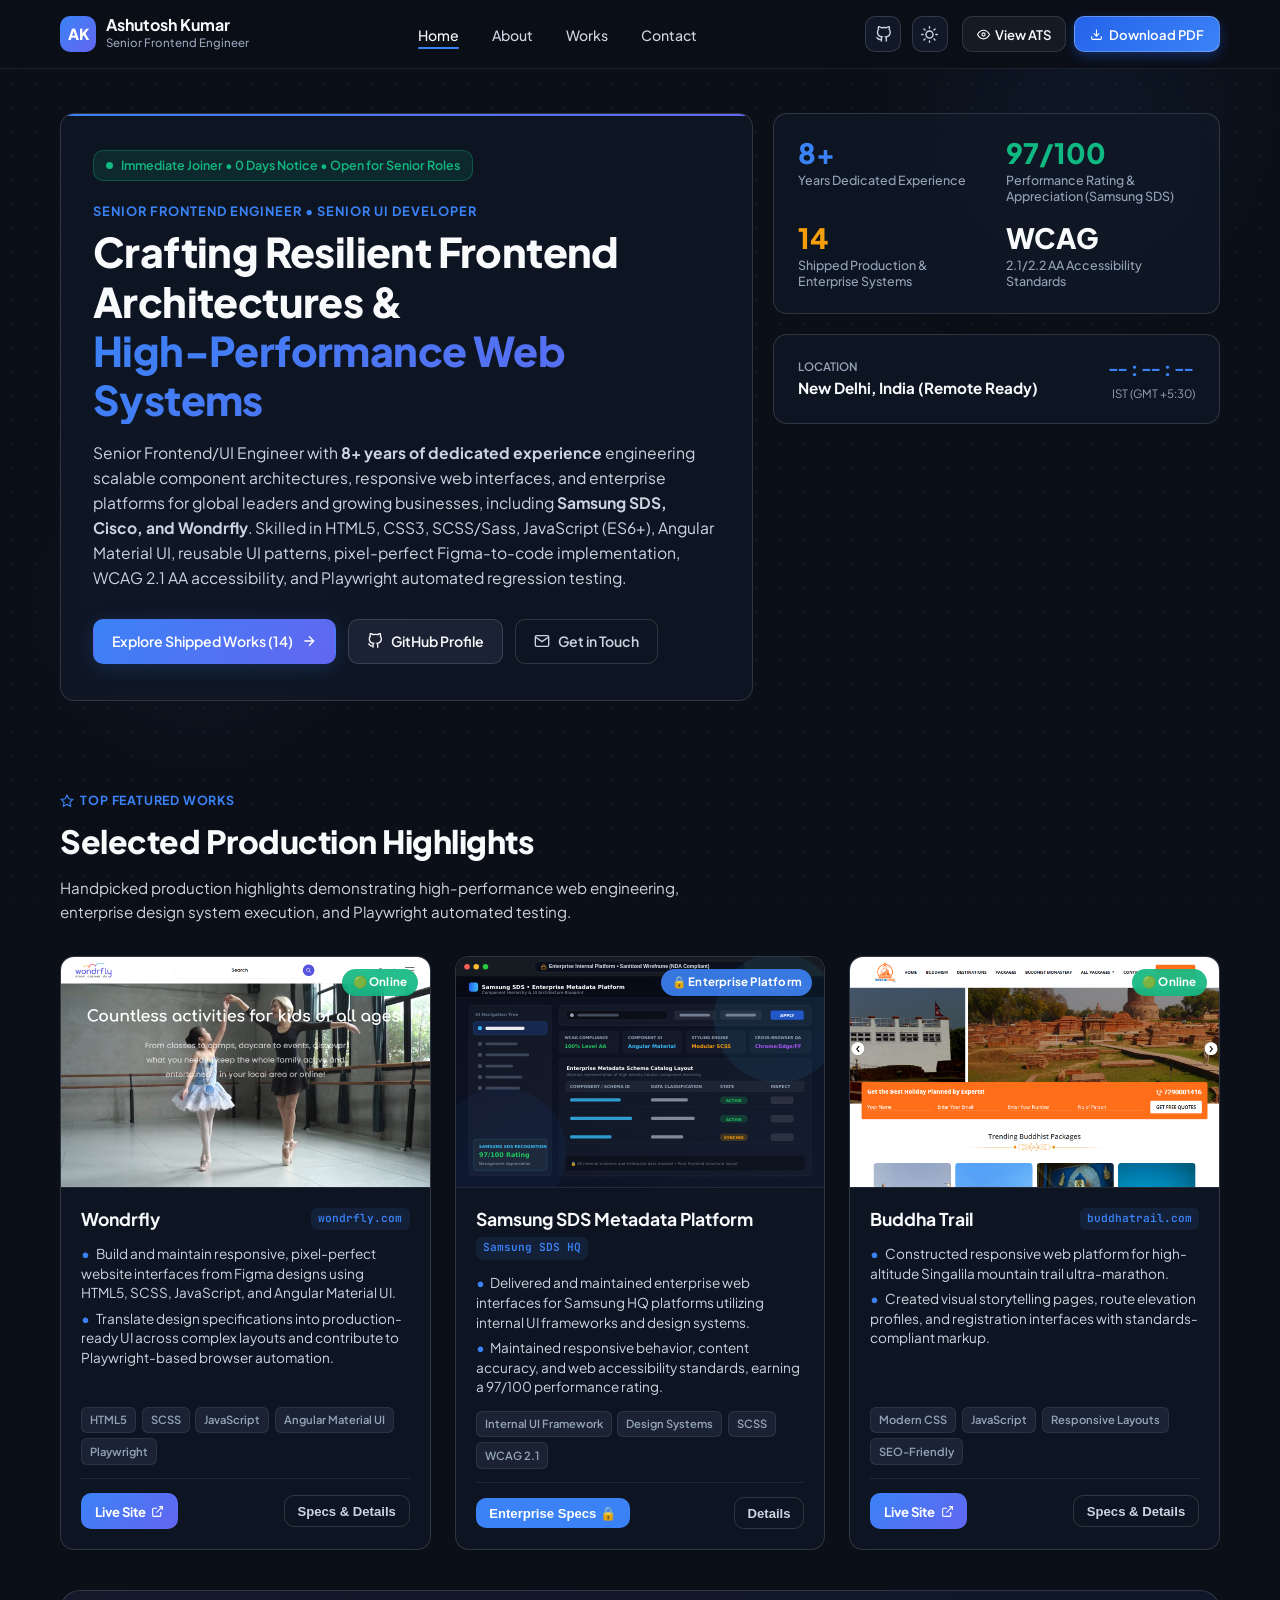
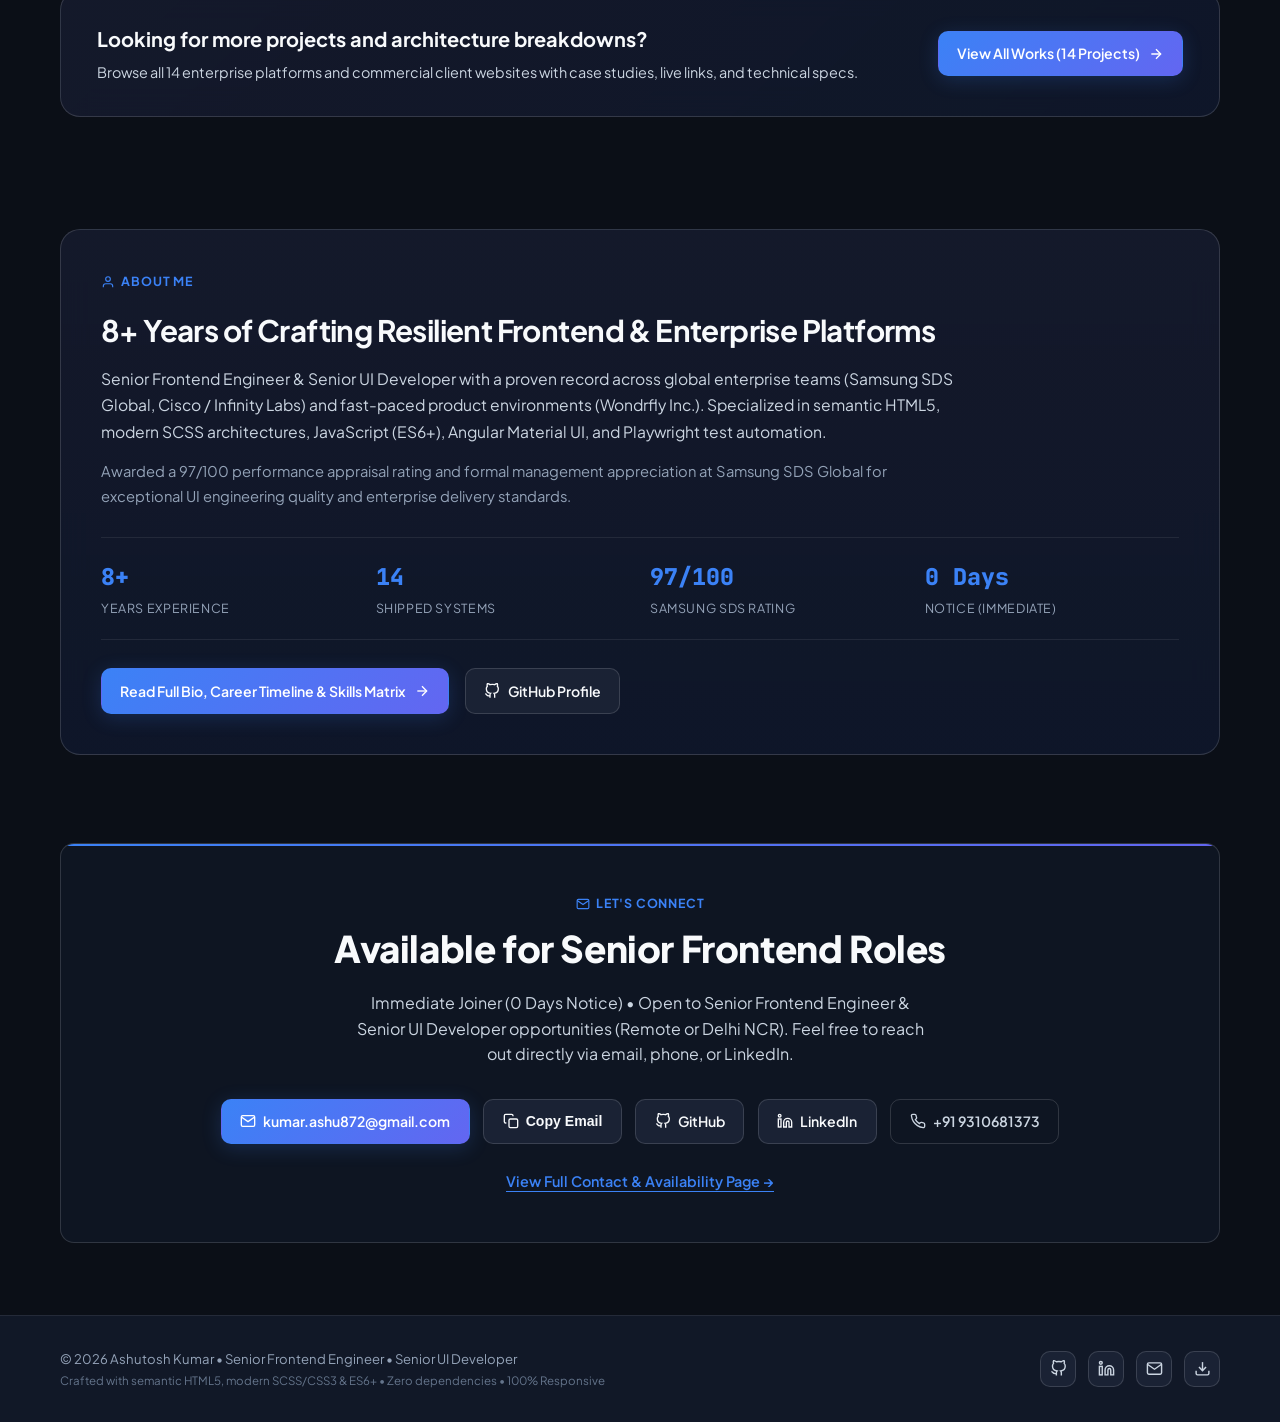
==== commit 69f420ba: "style: elevate UI/UX design, refine spacing/typography, and differentiate header resume CTAs (View A" ====
--- a/index.html
+++ b/index.html
@@ -3,15 +3,15 @@
 <head>
   <meta charset="UTF-8">
   <meta name="viewport" content="width=device-width, initial-scale=1.0">
-  <meta name="description" content="Portfolio of Ashutosh Kumar: Senior Frontend Engineer & Senior UI Developer with 8+ years experience. Immediate Joiner (0 Days Notice).">
-  <meta name="keywords" content="Ashutosh Kumar, Senior Frontend Engineer, Senior UI Developer, HTML5, SCSS, JavaScript, Angular Material UI, Playwright, WCAG, Responsive Web Design, Web Publisher">
+  <meta name="description" content="Portfolio of Ashutosh Kumar: Senior Frontend Engineer & Senior UI Developer with 8+ years experience (Samsung SDS, Cisco, Wondrfly). Immediate Joiner (0 Days Notice).">
+  <meta name="keywords" content="Ashutosh Kumar, Senior Frontend Engineer, Senior UI Developer, Web Publisher, HTML5, SCSS, JavaScript, Angular Material UI, Playwright, WCAG, Responsive Web Design">
   <meta name="author" content="Ashutosh Kumar">
   <title>Ashutosh Kumar | Senior Frontend Engineer & Senior UI Developer</title>
 
   <!-- OpenGraph Meta -->
   <meta property="og:type" content="website">
   <meta property="og:title" content="Ashutosh Kumar | Senior Frontend Engineer & Senior UI Developer">
-  <meta property="og:description" content="Portfolio of Ashutosh Kumar: Senior Frontend Engineer & Senior UI Developer with 8+ years experience. Immediate Joiner (0 Days Notice).">
+  <meta property="og:description" content="Portfolio of Ashutosh Kumar: Senior Frontend Engineer & Senior UI Developer with 8+ years experience (Samsung SDS, Cisco, Wondrfly). Immediate Joiner (0 Days Notice).">
   <meta property="og:image" content="assets/projects/wondrfly.png">
   <meta name="twitter:card" content="summary_large_image">
 
@@ -48,16 +48,17 @@
           </div>
         </a>
 
-        <!-- Navigation Links -->
+        <!-- Desktop Navigation Pill Tabs -->
         <ul class="nav-links" id="nav-links">
           <li><a href="index.html" class="nav-link active">Home</a></li>
           <li><a href="about.html" class="nav-link">About</a></li>
           <li><a href="works.html" class="nav-link">Works</a></li>
           <li><a href="contact.html" class="nav-link">Contact</a></li>
-          <li><a href="assets/Ashutosh_Kumar_Resume.pdf" class="nav-link" download="Ashutosh_Kumar_Resume.pdf" style="color: var(--accent-primary);">📄 Download Resume</a></li>
+          <li class="mobile-only-resume"><a href="assets/Ashutosh_Kumar_ATS_Resume.html" target="_blank" rel="noopener noreferrer" class="nav-link">👁️ View Web ATS</a></li>
+          <li class="mobile-only-resume"><a href="assets/Ashutosh_Kumar_Resume.pdf" class="nav-link" download="Ashutosh_Kumar_Resume.pdf">📥 Download PDF (Resume)</a></li>
         </ul>
 
-        <!-- Nav Action Buttons -->
+        <!-- Nav Action Buttons: Differentiated CTAs -->
         <div class="nav-actions">
           <a href="https://github.com/ashutosh872" target="_blank" rel="noopener noreferrer" class="nav-github-btn" aria-label="GitHub Profile (ashutosh872)" title="GitHub: ashutosh872">
             <svg viewBox="0 0 24 24" fill="none" stroke="currentColor" stroke-width="2">
@@ -82,6 +83,26 @@
             </svg>
           </button>
 
+          <!-- Differentiated Resume CTAs on Desktop -->
+          <div class="nav-resume-group">
+            <a href="assets/Ashutosh_Kumar_ATS_Resume.html" target="_blank" rel="noopener noreferrer" class="btn-nav-ats" title="View formatted ATS resume in browser (Zero Download)">
+              <svg viewBox="0 0 24 24" width="13" height="13" fill="none" stroke="currentColor" stroke-width="2">
+                <path d="M1 12s4-8 11-8 11 8 11 8-4 8-11 8-11-8-11-8z"></path>
+                <circle cx="12" cy="12" r="3"></circle>
+              </svg>
+              <span>View ATS</span>
+            </a>
+
+            <a href="assets/Ashutosh_Kumar_Resume.pdf" download="Ashutosh_Kumar_Resume.pdf" class="btn-nav-pdf" title="Download official ATS resume PDF (Printable)">
+              <svg viewBox="0 0 24 24" width="13" height="13" fill="none" stroke="currentColor" stroke-width="2">
+                <path d="M21 15v4a2 2 0 0 1-2 2H5a2 2 0 0 1-2-2v-4"></path>
+                <polyline points="7 10 12 15 17 10"></polyline>
+                <line x1="12" y1="15" x2="12" y2="3"></line>
+              </svg>
+              <span>Download PDF</span>
+            </a>
+          </div>
+
           <button class="mobile-toggle-btn" id="mobile-toggle-btn" aria-label="Toggle Navigation Menu">
             <span></span>
             <span></span>
@@ -104,41 +125,40 @@
             <div>
               <div class="status-pill">
                 <span class="status-dot-pulse"></span>
-                <span>Open for Senior Roles &bull; Immediate Joiner (0 Days Notice)</span>
-              </div>
-
-              <div class="hero-subtitle">Senior Frontend Engineer • Senior UI Developer</div>
+                <span>Immediate Joiner &bull; 0 Days Notice &bull; Open for Senior Roles</span>
+              </div>
+
+              <div class="hero-subtitle">Senior Frontend Engineer &bull; Senior UI Developer</div>
               <h1 class="hero-title">
-                Delivering responsive, accessible &amp; <span class="text-gradient">high-performance web solutions</span>.
+                Crafting Resilient Frontend Architectures &amp; <span class="text-gradient">High-Performance Web Systems</span>
               </h1>
               <p class="hero-bio">
-                Senior Frontend/UI Engineer with <strong>8+ years of experience</strong> delivering scalable component architectures, responsive web interfaces, and high-performance solutions for enterprise clients and growing businesses, including <strong>Samsung SDS, Cisco, and Wondrfly</strong>. Skilled in HTML5, CSS3, SCSS/Sass, JavaScript (ES6), Angular Material UI, reusable UI patterns, design systems, pixel-perfect Figma-to-code implementation, WCAG accessibility, and Playwright test automation.
+                Senior Frontend/UI Engineer with <strong>8+ years of dedicated experience</strong> engineering scalable component architectures, responsive web interfaces, and enterprise platforms for global leaders and growing businesses, including <strong>Samsung SDS, Cisco, and Wondrfly</strong>. Skilled in HTML5, CSS3, SCSS/Sass, JavaScript (ES6+), Angular Material UI, reusable UI patterns, pixel-perfect Figma-to-code implementation, WCAG 2.1 AA accessibility, and Playwright automated regression testing.
               </p>
             </div>
 
             <div class="hero-cta-group">
-              <a href="#projects" class="btn btn-primary">
-                <span>View Selected Works</span>
+              <a href="works.html" class="btn btn-primary">
+                <span>Explore Shipped Works (14)</span>
                 <svg viewBox="0 0 24 24" fill="none" stroke="currentColor" stroke-width="2">
                   <path d="M5 12h14M12 5l7 7-7 7"/>
                 </svg>
               </a>
 
-              <a href="mailto:kumar.ashu872@gmail.com" class="btn btn-secondary">
+              <a href="https://github.com/ashutosh872" target="_blank" rel="noopener noreferrer" class="btn btn-secondary" aria-label="GitHub Profile">
+                <svg viewBox="0 0 24 24" fill="none" stroke="currentColor" stroke-width="2">
+                  <path d="M9 19c-5 1.5-5-2.5-7-3m14 6v-3.87a3.37 3.37 0 0 0-.94-2.61c3.14-.35 6.44-1.54 6.44-7A5.44 5.44 0 0 0 20 4.77 5.07 5.07 0 0 0 19.91 1S18.73.65 16 2.48a13.38 13.38 0 0 0-7 0C6.27.65 5.09 1 5.09 1A5.07 5.07 0 0 0 5 4.77a5.44 5.44 0 0 0-1.5 3.78c0 5.42 3.3 6.61 6.44 7A3.37 3.37 0 0 0 9 18.13V22"></path>
+                </svg>
+                <span>GitHub Profile</span>
+              </a>
+
+              <a href="contact.html" class="btn btn-outline">
                 <svg viewBox="0 0 24 24" fill="none" stroke="currentColor" stroke-width="2">
                   <path d="M4 4h16c1.1 0 2 .9 2 2v12c0 1.1-.9 2-2 2H4c-1.1 0-2-.9-2-2V6c0-1.1.9-2 2-2z"></path>
                   <polyline points="22,6 12,13 2,6"></polyline>
                 </svg>
                 <span>Get in Touch</span>
               </a>
-
-              <button class="btn btn-outline copy-email-btn" aria-label="Copy Email Address">
-                <svg viewBox="0 0 24 24" fill="none" stroke="currentColor" stroke-width="2">
-                  <rect x="9" y="9" width="13" height="13" rx="2" ry="2"></rect>
-                  <path d="M5 15H4a2 2 0 0 1-2-2V4a2 2 0 0 1 2-2h9a2 2 0 0 1 2 2v1"></path>
-                </svg>
-                <span>Copy Email</span>
-              </button>
             </div>
           </div>
 
@@ -147,19 +167,19 @@
             <div class="bento-metrics-tile">
               <div class="metric-item">
                 <span class="metric-value highlight-blue">8+</span>
-                <span class="metric-label">Years Dedicated Enterprise Experience</span>
+                <span class="metric-label">Years Dedicated Experience</span>
               </div>
               <div class="metric-item">
                 <span class="metric-value highlight-emerald">97/100</span>
-                <span class="metric-label">Performance Rating &amp; Appreciation at Samsung SDS</span>
+                <span class="metric-label">Performance Rating &amp; Appreciation (Samsung SDS)</span>
               </div>
               <div class="metric-item">
-                <span class="metric-value highlight-amber">Enterprise</span>
-                <span class="metric-label">Samsung SDS, Cisco &amp; Wondrfly</span>
+                <span class="metric-value highlight-amber">14</span>
+                <span class="metric-label">Shipped Production &amp; Enterprise Systems</span>
               </div>
               <div class="metric-item">
                 <span class="metric-value">WCAG</span>
-                <span class="metric-label">2.1/2.2 Accessibility Standards</span>
+                <span class="metric-label">2.1/2.2 AA Accessibility Standards</span>
               </div>
             </div>
 
@@ -167,10 +187,10 @@
             <div class="bento-location-card">
               <div class="location-info">
                 <span class="location-title">Location</span>
-                <span class="location-place">New Delhi, India</span>
+                <span class="location-place">New Delhi, India (Remote Ready)</span>
               </div>
               <div class="clock-display">
-                <span class="clock-time" id="live-clock">--:--:--</span>
+                <span class="clock-time live-clock">--:--:--</span>
                 <span class="clock-tz">IST (GMT +5:30)</span>
               </div>
             </div>
@@ -186,7 +206,7 @@
         
         <div class="section-header">
           <div class="section-tag">
-            <svg viewBox="0 0 24 24" width="15" height="15" fill="none" stroke="currentColor" stroke-width="2">
+            <svg viewBox="0 0 24 24" width="14" height="14" fill="none" stroke="currentColor" stroke-width="2">
               <polygon points="12 2 15.09 8.26 22 9.27 17 14.14 18.18 21.02 12 17.77 5.82 21.02 7 14.14 2 9.27 8.91 8.26 12 2"></polygon>
             </svg>
             <span>Top Featured Works</span>
@@ -327,7 +347,7 @@
         <div class="about-preview-card">
           <div class="about-preview-content">
             <div class="section-tag">
-              <svg viewBox="0 0 24 24" width="15" height="15" fill="none" stroke="currentColor" stroke-width="2">
+              <svg viewBox="0 0 24 24" width="14" height="14" fill="none" stroke="currentColor" stroke-width="2">
                 <path d="M20 21v-2a4 4 0 0 0-4-4H8a4 4 0 0 0-4 4v2"></path>
                 <circle cx="12" cy="7" r="4"></circle>
               </svg>
@@ -338,7 +358,7 @@
               Senior Frontend Engineer &amp; Senior UI Developer with a proven record across global enterprise teams (Samsung SDS Global, Cisco / Infinity Labs) and fast-paced product environments (Wondrfly Inc.). Specialized in semantic HTML5, modern SCSS architectures, JavaScript (ES6+), Angular Material UI, and Playwright test automation.
             </p>
             <p class="about-preview-text" style="color: var(--text-muted); font-size: 0.92rem;">
-              Recognized with a 97/100 performance appraisal rating and formal management appreciation at Samsung SDS Global for exceptional UI engineering quality and enterprise delivery standards.
+              Awarded a 97/100 performance appraisal rating and formal management appreciation at Samsung SDS Global for exceptional UI engineering quality and enterprise delivery standards.
             </p>
 
             <div class="about-preview-highlights">
@@ -385,7 +405,7 @@
       <div class="container">
         <div class="contact-card">
           <div class="section-tag" style="justify-content: center;">
-            <svg viewBox="0 0 24 24" width="15" height="15" fill="none" stroke="currentColor" stroke-width="2">
+            <svg viewBox="0 0 24 24" width="14" height="14" fill="none" stroke="currentColor" stroke-width="2">
               <path d="M4 4h16c1.1 0 2 .9 2 2v12c0 1.1-.9 2-2 2H4c-1.1 0-2-.9-2-2V6c0-1.1.9-2 2-2z"></path>
               <polyline points="22,6 12,13 2,6"></polyline>
             </svg>
@@ -453,7 +473,7 @@
       <div class="footer-content">
         <div class="footer-left">
           <span class="footer-copy">&copy; 2026 Ashutosh Kumar &bull; Senior Frontend Engineer &bull; Senior UI Developer</span>
-          <span class="footer-compliance">Crafted with semantic HTML5, SCSS/CSS3 Custom Properties &amp; ES6+ &bull; Zero dependencies &bull; Fully responsive</span>
+          <span class="footer-compliance">Crafted with semantic HTML5, modern SCSS/CSS3 &amp; ES6+ &bull; Zero dependencies &bull; 100% Responsive</span>
         </div>
 
         <div class="footer-social-links">
--- a/css/style.css
+++ b/css/style.css
@@ -792,8 +792,11 @@
   aspect-ratio: 16 / 10;
   width: 100%;
   overflow: hidden;
-  background-color: #0b0f19;
+  background: linear-gradient(180deg, #111827 0%, #0b0f19 100%);
   border-bottom: 1px solid var(--border-subtle);
+  display: flex;
+  align-items: center;
+  justify-content: center;
 }
 
 .card-media-img {
@@ -1527,8 +1530,12 @@
   }
 
   /* Smooth mobile navbar collapse at 1100px */
-  .btn-resume-nav {
+  .nav-resume-group {
     display: none !important;
+  }
+
+  .mobile-only-resume {
+    display: block !important;
   }
 
   .brand-role {
@@ -1676,28 +1683,83 @@
 }
 
 /* ==========================================================================
-   Multi-Page Layout & Navigation Enhancements
+   Multi-Page Layout & Navigation Enhancements (2026 Trend)
    ========================================================================== */
 .page-hero {
-  padding-top: 3.5rem;
-  padding-bottom: 2.5rem;
+  padding-top: 2rem;
+  padding-bottom: 1.5rem;
   border-bottom: 1px solid var(--border-subtle);
-  margin-bottom: 3rem;
+  margin-bottom: 2rem;
 }
 
 .page-hero-title {
-  font-size: clamp(2rem, 4vw, 2.75rem);
+  font-size: clamp(1.85rem, 3.2vw, 2.5rem);
   font-weight: 800;
   line-height: 1.2;
-  margin-top: 0.75rem;
-  margin-bottom: 1rem;
+  letter-spacing: -0.025em;
+  margin-top: 0.5rem;
+  margin-bottom: 0.65rem;
 }
 
 .page-hero-desc {
-  font-size: 1.05rem;
+  font-size: 0.98rem;
   color: var(--text-secondary);
-  max-width: 720px;
+  max-width: 760px;
   line-height: 1.6;
+}
+
+/* Nav Action Buttons & Differentiated Resume CTAs */
+.nav-resume-group {
+  display: flex;
+  align-items: center;
+  gap: 0.5rem;
+  margin-left: 0.25rem;
+}
+
+.btn-nav-ats {
+  display: inline-flex;
+  align-items: center;
+  gap: 0.35rem;
+  padding: 0.42rem 0.85rem;
+  border-radius: var(--radius-md);
+  background: rgba(255, 255, 255, 0.05);
+  border: 1px solid rgba(255, 255, 255, 0.12);
+  color: var(--text-primary);
+  font-size: 0.82rem;
+  font-weight: 600;
+  text-decoration: none;
+  transition: all var(--transition-fast);
+  white-space: nowrap;
+}
+
+.btn-nav-ats:hover {
+  background: rgba(59, 130, 246, 0.12);
+  border-color: rgba(59, 130, 246, 0.45);
+  color: #60a5fa;
+  transform: translateY(-1px);
+}
+
+.btn-nav-pdf {
+  display: inline-flex;
+  align-items: center;
+  gap: 0.35rem;
+  padding: 0.42rem 0.95rem;
+  border-radius: var(--radius-md);
+  background: linear-gradient(135deg, #2563eb, #3b82f6);
+  border: 1px solid rgba(255, 255, 255, 0.25);
+  color: #ffffff;
+  font-size: 0.82rem;
+  font-weight: 600;
+  text-decoration: none;
+  box-shadow: 0 4px 12px rgba(37, 99, 235, 0.35);
+  transition: all var(--transition-fast);
+  white-space: nowrap;
+}
+
+.btn-nav-pdf:hover {
+  background: linear-gradient(135deg, #1d4ed8, #2563eb);
+  box-shadow: 0 6px 16px rgba(37, 99, 235, 0.5);
+  transform: translateY(-1px);
 }
 
 /* Nav GitHub Icon Link */
@@ -1705,10 +1767,10 @@
   display: flex;
   align-items: center;
   justify-content: center;
-  width: 38px;
-  height: 38px;
+  width: 36px;
+  height: 36px;
   border-radius: var(--radius-md);
-  border: 1px solid var(--border-subtle);
+  border: 1px solid var(--border-medium);
   background-color: var(--bg-surface);
   color: var(--text-secondary);
   transition: all var(--transition-fast);
@@ -1718,26 +1780,152 @@
   color: var(--text-primary);
   border-color: var(--accent-primary);
   background-color: var(--bg-surface-elevated);
+  transform: translateY(-1px);
 }
 
 .nav-github-btn svg {
-  width: 18px;
-  height: 18px;
+  width: 17px;
+  height: 17px;
+}
+
+/* Hide mobile-only links on desktop */
+.mobile-only-resume {
+  display: none;
+}
+
+/* Segmented Toolbar Styling (Works Page) */
+.projects-toolbar {
+  display: flex;
+  justify-content: space-between;
+  align-items: center;
+  flex-wrap: wrap;
+  gap: 1rem;
+  margin-bottom: 2rem;
+}
+
+.filter-tabs {
+  display: inline-flex;
+  align-items: center;
+  background: rgba(15, 23, 42, 0.8);
+  backdrop-filter: blur(12px);
+  padding: 4px;
+  border-radius: var(--radius-lg);
+  border: 1px solid var(--border-medium);
+  gap: 4px;
+}
+
+.tab-btn {
+  padding: 0.48rem 0.95rem;
+  border-radius: var(--radius-md);
+  background: transparent;
+  border: none;
+  color: var(--text-secondary);
+  font-size: 0.85rem;
+  font-weight: 500;
+  cursor: pointer;
+  display: inline-flex;
+  align-items: center;
+  gap: 0.5rem;
+  transition: all var(--transition-fast);
+}
+
+.tab-btn:hover {
+  color: var(--text-primary);
+  background: rgba(255, 255, 255, 0.05);
+}
+
+.tab-btn.active {
+  background: rgba(255, 255, 255, 0.12);
+  color: #ffffff;
+  font-weight: 600;
+  box-shadow: 0 2px 8px rgba(0, 0, 0, 0.3);
+}
+
+.tab-badge {
+  background: rgba(255, 255, 255, 0.1);
+  color: var(--text-muted);
+  font-size: 0.72rem;
+  font-family: var(--font-mono);
+  padding: 0.15rem 0.45rem;
+  border-radius: var(--radius-full);
+}
+
+.tab-btn.active .tab-badge {
+  background: var(--accent-primary);
+  color: #ffffff;
+}
+
+.search-box-wrapper {
+  position: relative;
+  min-width: 280px;
+  max-width: 360px;
+  flex: 1;
+}
+
+.search-input {
+  width: 100%;
+  padding: 0.58rem 1rem 0.58rem 2.4rem;
+  background: rgba(15, 23, 42, 0.8);
+  backdrop-filter: blur(12px);
+  border: 1px solid var(--border-medium);
+  border-radius: var(--radius-lg);
+  color: var(--text-primary);
+  font-size: 0.88rem;
+  font-family: var(--font-sans);
+  outline: none;
+  transition: all var(--transition-fast);
+}
+
+.search-input:focus {
+  border-color: var(--accent-primary);
+  box-shadow: 0 0 0 3px rgba(59, 130, 246, 0.2);
+  background: rgba(15, 23, 42, 0.95);
+}
+
+.search-icon {
+  position: absolute;
+  left: 0.85rem;
+  top: 50%;
+  transform: translateY(-50%);
+  width: 15px;
+  height: 15px;
+  color: var(--text-muted);
+  pointer-events: none;
+}
+
+.search-feedback-text {
+  font-size: 0.85rem;
+  color: var(--accent-primary);
+  font-family: var(--font-mono);
+  margin-bottom: 1.25rem;
 }
 
 /* Featured Works CTA Banner on Home */
 .view-all-banner {
   margin-top: 2.5rem;
-  padding: 2rem;
-  background: var(--bg-card);
-  backdrop-filter: blur(12px);
+  padding: 2rem 2.25rem;
+  background: linear-gradient(135deg, rgba(22, 27, 46, 0.85) 0%, rgba(15, 23, 42, 0.95) 100%);
+  backdrop-filter: blur(16px);
   border: 1px solid var(--border-medium);
-  border-radius: var(--radius-lg);
+  border-radius: var(--radius-xl);
+  box-shadow: var(--card-glow);
   display: flex;
   justify-content: space-between;
   align-items: center;
   flex-wrap: wrap;
   gap: 1.5rem;
+  position: relative;
+  overflow: hidden;
+}
+
+.view-all-banner::before {
+  content: '';
+  position: absolute;
+  top: 0;
+  left: 0;
+  right: 0;
+  height: 2px;
+  background: linear-gradient(90deg, var(--accent-primary), var(--accent-purple));
 }
 
 .view-all-info h3 {
@@ -1754,15 +1942,16 @@
 
 /* About Preview Section on Home */
 .about-preview-section {
-  padding: 4rem 0 2rem 0;
+  padding: 3.5rem 0 2rem 0;
 }
 
 .about-preview-card {
-  background: var(--bg-card);
-  backdrop-filter: blur(12px);
+  background: linear-gradient(180deg, rgba(22, 27, 46, 0.85) 0%, rgba(15, 23, 42, 0.95) 100%);
+  backdrop-filter: blur(16px);
   border: 1px solid var(--border-medium);
   border-radius: var(--radius-xl);
-  padding: 2.75rem;
+  box-shadow: var(--card-glow);
+  padding: 2.5rem;
   position: relative;
   overflow: hidden;
 }
@@ -1784,6 +1973,7 @@
   margin-top: 0.85rem;
   margin-bottom: 1rem;
   line-height: 1.3;
+  letter-spacing: -0.02em;
 }
 
 .about-preview-text {
@@ -1830,20 +2020,6 @@
   flex-wrap: wrap;
   gap: 1rem;
   margin-top: 1.5rem;
-}
-
-@media (max-width: 768px) {
-  .about-preview-card {
-    padding: 1.75rem 1rem;
-  }
-  .about-preview-actions {
-    flex-direction: column;
-    align-items: stretch;
-  }
-  .about-preview-actions .btn {
-    width: 100%;
-    justify-content: center;
-  }
 }
 
 /* Contact Bento Grid on contact.html */
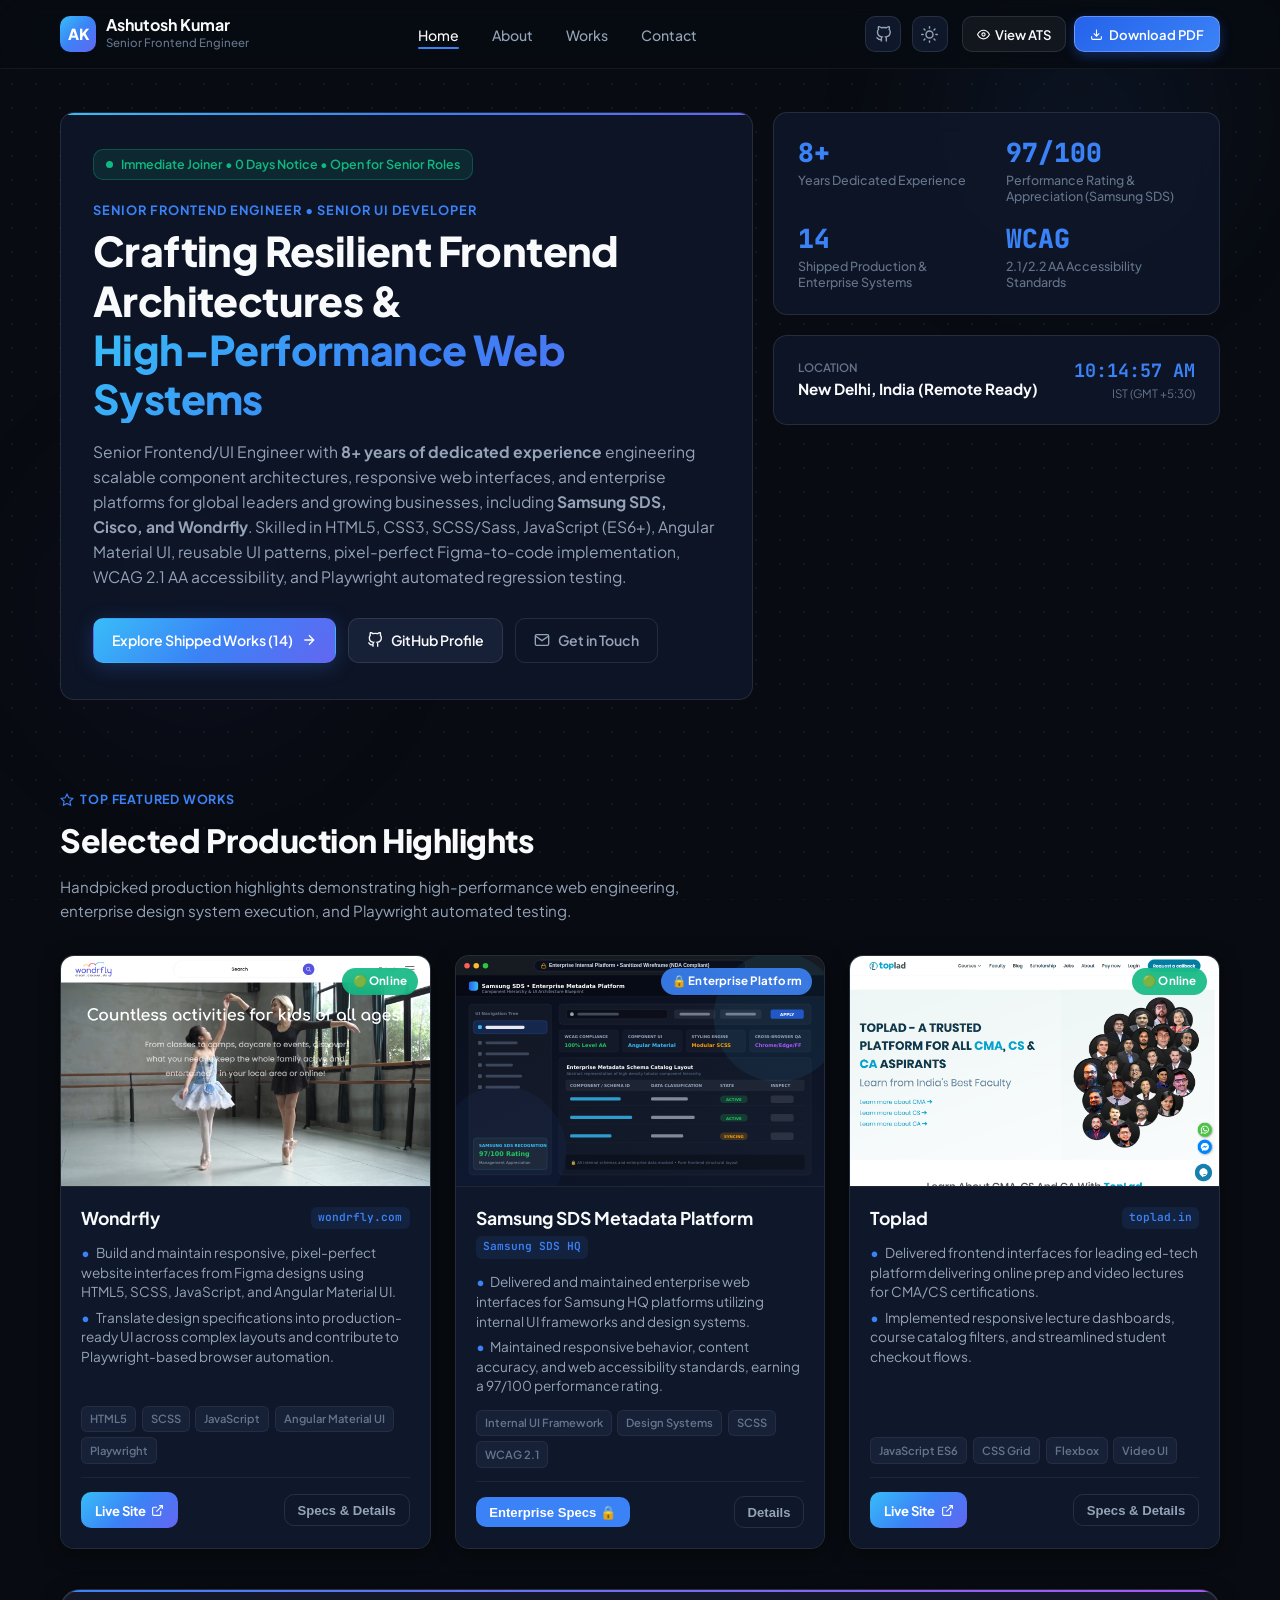
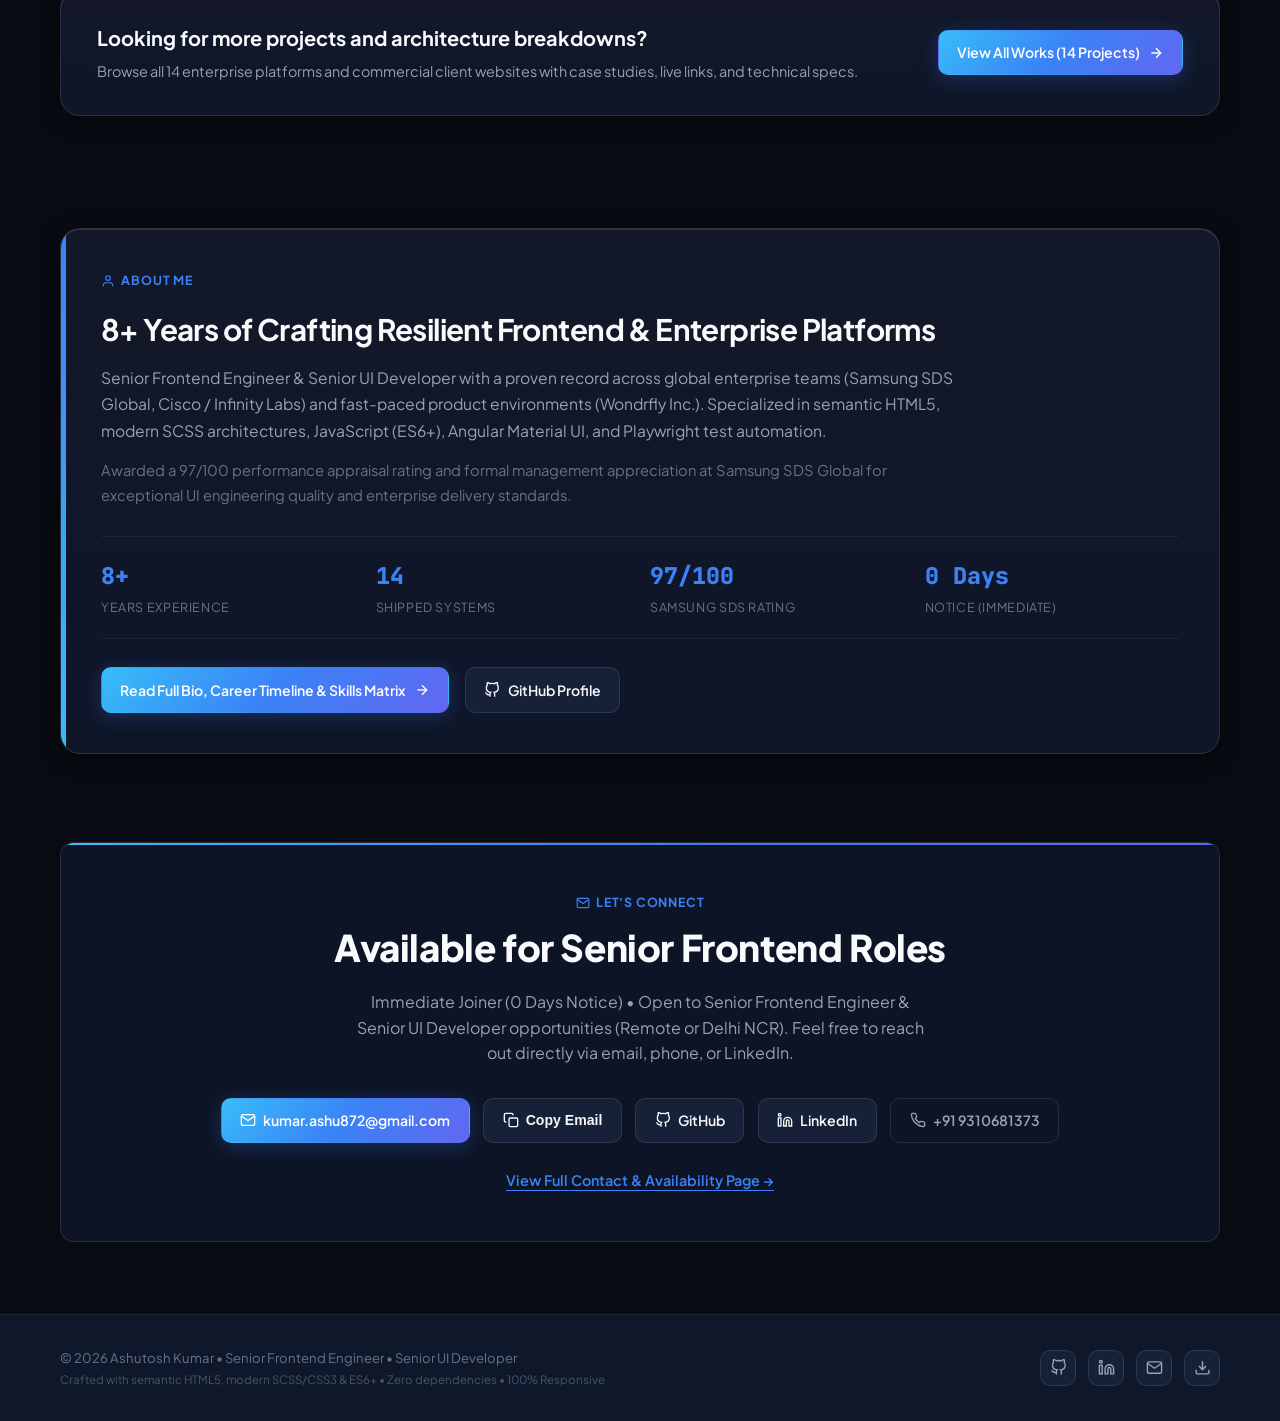
==== commit 8fc4c1ba: "fix(ui): resolve theme toggle occlusion, complete light mode palette, and restore mobile responsive " ====
--- a/index.html
+++ b/index.html
@@ -190,7 +190,7 @@
                 <span class="location-place">New Delhi, India (Remote Ready)</span>
               </div>
               <div class="clock-display">
-                <span class="clock-time live-clock">--:--:--</span>
+                <span class="clock-time live-clock" id="live-clock">--:--:--</span>
                 <span class="clock-tz">IST (GMT +5:30)</span>
               </div>
             </div>
@@ -287,37 +287,37 @@
               </div>
             </div>
           </article>
-          <!-- 10. BUDDHA TRAIL (Real Website Screen) -->
+          <!-- 8. TOPLAD (Real Website Screen) -->
           <article class="project-card" data-category="commercial">
             <div class="card-media-wrapper">
-              <img src="assets/projects/buddha-trail.png" alt="The Buddha Trail Live Website Screen" class="card-media-img" loading="lazy">
+              <img src="assets/projects/toplad.png" alt="Toplad Live Website Screen" class="card-media-img" loading="lazy">
               <span class="card-media-badge badge-online">🟢 Online</span>
             </div>
             <div class="card-content">
               <div class="card-header-row">
-                <h3 class="project-title">Buddha Trail</h3>
-                <span class="project-domain-tag">buddhatrail.com</span>
+                <h3 class="project-title">Toplad</h3>
+                <span class="project-domain-tag">toplad.in</span>
               </div>
               <div class="project-two-lines">
                 <span class="desc-line">
-                  <span class="desc-bullet">•</span>Constructed responsive web platform for high-altitude Singalila mountain trail ultra-marathon.
+                  <span class="desc-bullet">•</span>Delivered frontend interfaces for leading ed-tech platform delivering online prep and video lectures for CMA/CS certifications.
                 </span>
                 <span class="desc-line">
-                  <span class="desc-bullet">•</span>Created visual storytelling pages, route elevation profiles, and registration interfaces with standards-compliant markup.
+                  <span class="desc-bullet">•</span>Implemented responsive lecture dashboards, course catalog filters, and streamlined student checkout flows.
                 </span>
               </div>
               <div class="card-tech-stack">
-                <span class="tech-badge">Modern CSS</span>
-                <span class="tech-badge">JavaScript</span>
-                <span class="tech-badge">Responsive Layouts</span>
-                <span class="tech-badge">SEO-Friendly</span>
+                <span class="tech-badge">JavaScript ES6</span>
+                <span class="tech-badge">CSS Grid</span>
+                <span class="tech-badge">Flexbox</span>
+                <span class="tech-badge">Video UI</span>
               </div>
               <div class="card-action-footer">
-                <a href="https://www.buddhatrail.com/" target="_blank" rel="noopener noreferrer" class="btn-live-link">
+                <a href="https://toplad.in" target="_blank" rel="noopener noreferrer" class="btn-live-link">
                   <span>Live Site</span>
                   <svg viewBox="0 0 24 24" fill="none" stroke="currentColor" stroke-width="2"><path d="M18 13v6a2 2 0 0 1-2 2H5a2 2 0 0 1-2-2V8a2 2 0 0 1 2-2h6M15 3h6v6M10 14L21 3"/></svg>
                 </a>
-                <button class="btn-view-details" data-project-trigger="buddha-trail">Specs &amp; Details</button>
+                <button class="btn-view-details" data-project-trigger="toplad">Specs &amp; Details</button>
               </div>
             </div>
           </article>
--- a/css/style.css
+++ b/css/style.css
@@ -5,33 +5,43 @@
 
 /* --- CSS Variables & Design Tokens --- */
 :root {
-  /* Understated Dark Mode (Clean Slate / Neutral Theme) */
-  --bg-base: #0b0f17;
-  --bg-surface: #111827;
-  --bg-surface-elevated: #1a2234;
-  --bg-card: rgba(17, 24, 39, 0.75);
-  --bg-card-hover: rgba(26, 34, 52, 0.9);
-  --bg-glass: rgba(11, 15, 23, 0.85);
-
-  --border-subtle: rgba(255, 255, 255, 0.08);
-  --border-medium: rgba(255, 255, 255, 0.14);
-  --border-bright: rgba(255, 255, 255, 0.24);
+  /* Dark Theme Palette (Obsidian / Linear Aesthetic) */
+  --bg-base: #080b11;
+  --bg-surface: #0f172a;
+  --bg-surface-elevated: #162036;
+  --bg-card: rgba(15, 23, 42, 0.85);
+  --bg-card-hover: rgba(22, 32, 56, 0.95);
+  --bg-card-gradient: linear-gradient(180deg, rgba(22, 27, 46, 0.85) 0%, rgba(15, 23, 42, 0.95) 100%);
+  --bg-glass: rgba(8, 11, 17, 0.85);
+  --bg-header: rgba(8, 11, 17, 0.85);
+  --bg-header-scrolled: rgba(8, 11, 17, 0.96);
+  --bg-tabs: rgba(15, 23, 42, 0.8);
+  --bg-input: rgba(15, 23, 42, 0.8);
+
+  --border-subtle: rgba(255, 255, 255, 0.06);
+  --border-medium: rgba(255, 255, 255, 0.1);
+  --border-bright: rgba(255, 255, 255, 0.2);
   --border-accent: rgba(59, 130, 246, 0.4);
 
   --text-primary: #f8fafc;
-  --text-secondary: #cbd5e1;
-  --text-muted: #94a3b8;
-  --text-subtle: #64748b;
+  --text-secondary: #94a3b8;
+  --text-muted: #64748b;
+  --text-subtle: #475569;
 
   --accent-primary: #3b82f6;
   --accent-secondary: #6366f1;
-  --accent-teal: #0d9488;
+  --accent-cyan: #38bdf8;
+  --accent-purple: #a855f7;
   --accent-emerald: #10b981;
   --accent-amber: #f59e0b;
 
-  --gradient-accent: linear-gradient(135deg, #3b82f6 0%, #6366f1 100%);
+  --gradient-accent: linear-gradient(135deg, #38bdf8 0%, #3b82f6 50%, #6366f1 100%);
   --gradient-surface: linear-gradient(180deg, rgba(255, 255, 255, 0.04) 0%, rgba(255, 255, 255, 0.01) 100%);
-  --glow-accent: 0 4px 20px rgba(59, 130, 246, 0.2);
+  --glow-accent: 0 4px 20px rgba(59, 130, 246, 0.25);
+  --card-bevel: inset 0 1px 0 0 rgba(255, 255, 255, 0.12);
+  --card-shadow: 0 4px 20px -2px rgba(0, 0, 0, 0.5), inset 0 1px 0 0 rgba(255, 255, 255, 0.12);
+  --card-shadow-hover: 0 12px 30px -4px rgba(0, 0, 0, 0.6), 0 0 24px 0 rgba(59, 130, 246, 0.15), inset 0 1px 0 0 rgba(255, 255, 255, 0.2);
+  --shadow-header: 0 4px 20px rgba(0, 0, 0, 0.45);
 
   --font-sans: 'Plus Jakarta Sans', -apple-system, BlinkMacSystemFont, 'Segoe UI', Roboto, Helvetica, Arial, sans-serif;
   --font-mono: 'JetBrains Mono', 'Fira Code', Menlo, Monaco, Consolas, monospace;
@@ -49,18 +59,23 @@
   --container-max: 1200px;
 }
 
-/* Light Theme Variables */
+/* Light Theme Variables (Apple / Clean Studio Aesthetic) */
 [data-theme="light"] {
   --bg-base: #f8fafc;
   --bg-surface: #ffffff;
   --bg-surface-elevated: #f1f5f9;
-  --bg-card: rgba(255, 255, 255, 0.9);
+  --bg-card: #ffffff;
   --bg-card-hover: #ffffff;
-  --bg-glass: rgba(255, 255, 255, 0.88);
-
-  --border-subtle: rgba(0, 0, 0, 0.08);
-  --border-medium: rgba(0, 0, 0, 0.14);
-  --border-bright: rgba(0, 0, 0, 0.22);
+  --bg-card-gradient: linear-gradient(180deg, #ffffff 0%, #f8fafc 100%);
+  --bg-glass: rgba(255, 255, 255, 0.9);
+  --bg-header: rgba(255, 255, 255, 0.92);
+  --bg-header-scrolled: rgba(255, 255, 255, 0.98);
+  --bg-tabs: #f1f5f9;
+  --bg-input: #ffffff;
+
+  --border-subtle: #e2e8f0;
+  --border-medium: #cbd5e1;
+  --border-bright: #94a3b8;
   --border-accent: rgba(37, 99, 235, 0.35);
 
   --text-primary: #0f172a;
@@ -70,7 +85,17 @@
 
   --accent-primary: #2563eb;
   --accent-secondary: #4f46e5;
+  --accent-cyan: #0284c7;
+  --accent-purple: #9333ea;
+  --accent-emerald: #059669;
+  --accent-amber: #d97706;
+
+  --gradient-accent: linear-gradient(135deg, #0284c7 0%, #2563eb 50%, #4f46e5 100%);
   --glow-accent: 0 4px 16px rgba(37, 99, 235, 0.15);
+  --card-bevel: inset 0 1px 0 0 rgba(255, 255, 255, 0.9);
+  --card-shadow: 0 4px 20px -2px rgba(0, 0, 0, 0.06), 0 1px 3px 0 rgba(0, 0, 0, 0.04);
+  --card-shadow-hover: 0 12px 28px -4px rgba(0, 0, 0, 0.1), 0 0 16px rgba(37, 99, 235, 0.08);
+  --shadow-header: 0 4px 20px rgba(0, 0, 0, 0.06);
 }
 
 /* --- Base & Reset with Overflow Safeguards --- */
@@ -85,7 +110,7 @@
   scroll-behavior: smooth;
   font-size: 16px;
   -webkit-text-size-adjust: 100%;
-  overflow-x: hidden;
+  overflow-x: clip;
   max-width: 100%;
 }
 
@@ -96,8 +121,9 @@
   line-height: 1.6;
   min-height: 100vh;
   position: relative;
-  overflow-x: hidden;
+  overflow-x: clip;
   max-width: 100%;
+  padding-top: 68px; /* Fixed Header Offset */
   transition: background-color var(--transition-base), color var(--transition-base);
   word-break: normal;
   overflow-wrap: break-word;
@@ -180,22 +206,26 @@
 }
 
 /* ==========================================================================
-   Header & Navigation
+   Header & Navigation (Fixed on Scroll with Differentiated CTAs)
    ========================================================================== */
 .site-header {
-  position: sticky;
+  position: fixed;
   top: 0;
-  z-index: 100;
-  background-color: var(--bg-glass);
-  backdrop-filter: blur(14px);
-  -webkit-backdrop-filter: blur(14px);
+  left: 0;
+  right: 0;
+  width: 100%;
+  z-index: 1000;
+  background-color: var(--bg-header);
+  backdrop-filter: blur(20px) saturate(180%);
+  -webkit-backdrop-filter: blur(20px) saturate(180%);
   border-bottom: 1px solid var(--border-subtle);
-  transition: all var(--transition-base);
+  transition: background-color var(--transition-base), border-color var(--transition-base), box-shadow var(--transition-base);
 }
 
 .site-header.scrolled {
+  background-color: var(--bg-header-scrolled);
   border-bottom-color: var(--border-medium);
-  box-shadow: 0 4px 16px rgba(0, 0, 0, 0.15);
+  box-shadow: var(--shadow-header);
 }
 
 .nav-wrapper {
@@ -290,6 +320,35 @@
   flex-shrink: 0;
 }
 
+/* Nav GitHub Link */
+.nav-github-btn {
+  display: flex;
+  align-items: center;
+  justify-content: center;
+  width: 36px;
+  height: 36px;
+  border-radius: var(--radius-md);
+  border: 1px solid var(--border-medium);
+  background-color: var(--bg-surface);
+  color: var(--text-secondary);
+  transition: all var(--transition-fast);
+  text-decoration: none;
+}
+
+.nav-github-btn:hover {
+  color: var(--text-primary);
+  border-color: var(--accent-primary);
+  background-color: var(--bg-surface-elevated);
+  transform: translateY(-1px);
+}
+
+.nav-github-btn svg {
+  width: 17px;
+  height: 17px;
+  pointer-events: none;
+}
+
+/* Theme Toggle Button */
 .theme-toggle-btn {
   background: var(--bg-surface);
   border: 1px solid var(--border-medium);
@@ -302,16 +361,78 @@
   align-items: center;
   justify-content: center;
   transition: all var(--transition-fast);
+  flex-shrink: 0;
 }
 
 .theme-toggle-btn:hover {
   color: var(--text-primary);
-  border-color: var(--border-bright);
+  border-color: var(--accent-primary);
+  background: var(--bg-surface-elevated);
 }
 
 .theme-toggle-btn svg {
   width: 17px;
   height: 17px;
+  pointer-events: none;
+}
+
+/* Differentiated Header CTAs in Nav */
+.nav-resume-group {
+  display: flex;
+  align-items: center;
+  gap: 0.5rem;
+  margin-left: 0.25rem;
+}
+
+.btn-nav-ats {
+  display: inline-flex;
+  align-items: center;
+  gap: 0.35rem;
+  padding: 0.42rem 0.85rem;
+  border-radius: var(--radius-md);
+  background: rgba(255, 255, 255, 0.05);
+  border: 1px solid var(--border-medium);
+  color: var(--text-primary);
+  font-size: 0.82rem;
+  font-weight: 600;
+  text-decoration: none;
+  transition: all var(--transition-fast);
+  white-space: nowrap;
+}
+
+.btn-nav-ats:hover {
+  background: rgba(59, 130, 246, 0.12);
+  border-color: rgba(59, 130, 246, 0.45);
+  color: #60a5fa;
+  transform: translateY(-1px);
+}
+
+.btn-nav-pdf {
+  display: inline-flex;
+  align-items: center;
+  gap: 0.35rem;
+  padding: 0.42rem 0.95rem;
+  border-radius: var(--radius-md);
+  background: linear-gradient(135deg, #2563eb, #3b82f6);
+  border: 1px solid rgba(255, 255, 255, 0.25);
+  color: #ffffff;
+  font-size: 0.82rem;
+  font-weight: 600;
+  text-decoration: none;
+  box-shadow: 0 4px 12px rgba(37, 99, 235, 0.35);
+  transition: all var(--transition-fast);
+  white-space: nowrap;
+}
+
+.btn-nav-pdf:hover {
+  background: linear-gradient(135deg, #1d4ed8, #2563eb);
+  box-shadow: 0 6px 16px rgba(37, 99, 235, 0.5);
+  transform: translateY(-1px);
+}
+
+/* Hide mobile-only links on desktop */
+.mobile-only-resume {
+  display: none !important;
 }
 
 /* Mobile Hamburger */
@@ -326,11 +447,39 @@
   cursor: pointer;
   align-items: center;
   justify-content: center;
+  flex-shrink: 0;
 }
 
 .mobile-toggle-btn svg {
   width: 20px;
   height: 20px;
+  pointer-events: none;
+}
+
+/* ==========================================================================
+   Multi-Page Layout & Navigation Enhancements (2026 Trend)
+   ========================================================================== */
+.page-hero {
+  padding-top: 2rem;
+  padding-bottom: 1.5rem;
+  border-bottom: 1px solid var(--border-subtle);
+  margin-bottom: 2rem;
+}
+
+.page-hero-title {
+  font-size: clamp(1.85rem, 3.2vw, 2.5rem);
+  font-weight: 800;
+  line-height: 1.2;
+  letter-spacing: -0.025em;
+  margin-top: 0.5rem;
+  margin-bottom: 0.65rem;
+}
+
+.page-hero-desc {
+  font-size: 0.98rem;
+  color: var(--text-secondary);
+  max-width: 760px;
+  line-height: 1.6;
 }
 
 /* ==========================================================================
@@ -528,22 +677,11 @@
 }
 
 .metric-value {
-  font-size: 1.75rem;
+  font-family: var(--font-mono);
+  font-size: 1.65rem;
   font-weight: 800;
-  line-height: 1.1;
-  color: var(--text-primary);
-}
-
-.metric-value.highlight-blue {
   color: var(--accent-primary);
-}
-
-.metric-value.highlight-emerald {
-  color: var(--accent-emerald);
-}
-
-.metric-value.highlight-amber {
-  color: var(--accent-amber);
+  line-height: 1.2;
 }
 
 .metric-label {
@@ -661,7 +799,7 @@
 }
 
 /* ==========================================================================
-   Projects Showcase (Selected Works from Resume)
+   Projects Showcase Toolbar & Grid (Selected Works from Resume)
    ========================================================================== */
 .projects-section {
   padding-top: 3rem;
@@ -681,84 +819,100 @@
 }
 
 .filter-tabs {
-  display: flex;
-  flex-wrap: wrap;
-  gap: 0.45rem;
+  display: inline-flex;
+  align-items: center;
+  background: var(--bg-tabs);
+  backdrop-filter: blur(12px);
+  padding: 4px;
+  border-radius: var(--radius-lg);
+  border: 1px solid var(--border-medium);
+  gap: 4px;
 }
 
 .tab-btn {
-  background: var(--bg-surface);
-  border: 1px solid var(--border-medium);
+  padding: 0.48rem 0.95rem;
+  border-radius: var(--radius-md);
+  background: transparent;
+  border: none;
   color: var(--text-secondary);
-  padding: 0.45rem 0.95rem;
-  border-radius: var(--radius-full);
-  font-size: 0.82rem;
-  font-weight: 600;
+  font-size: 0.85rem;
+  font-weight: 500;
   cursor: pointer;
+  display: inline-flex;
+  align-items: center;
+  gap: 0.5rem;
   transition: all var(--transition-fast);
-  display: flex;
-  align-items: center;
-  gap: 0.4rem;
-  white-space: nowrap;
 }
 
 .tab-btn:hover {
   color: var(--text-primary);
-  border-color: var(--border-bright);
+  background: rgba(255, 255, 255, 0.05);
 }
 
 .tab-btn.active {
-  background: var(--text-primary);
-  color: var(--bg-base);
-  border-color: var(--text-primary);
+  background: rgba(255, 255, 255, 0.12);
+  color: #ffffff;
+  font-weight: 600;
+  box-shadow: 0 2px 8px rgba(0, 0, 0, 0.3);
 }
 
 .tab-badge {
+  background: rgba(255, 255, 255, 0.1);
+  color: var(--text-muted);
   font-size: 0.72rem;
-  padding: 0.1rem 0.45rem;
+  font-family: var(--font-mono);
+  padding: 0.15rem 0.45rem;
   border-radius: var(--radius-full);
-  background: rgba(255, 255, 255, 0.15);
-  font-weight: 700;
 }
 
 .tab-btn.active .tab-badge {
-  background: var(--bg-base);
-  color: var(--text-primary);
+  background: var(--accent-primary);
+  color: #ffffff;
 }
 
 .search-box-wrapper {
   position: relative;
-  min-width: 240px;
-  flex-grow: 1;
-  max-width: 320px;
+  min-width: 280px;
+  max-width: 360px;
+  flex: 1;
 }
 
 .search-input {
   width: 100%;
-  padding: 0.55rem 0.95rem 0.55rem 2.25rem;
-  background-color: var(--bg-surface);
+  padding: 0.58rem 1rem 0.58rem 2.4rem;
+  background: var(--bg-input);
+  backdrop-filter: blur(12px);
   border: 1px solid var(--border-medium);
-  border-radius: var(--radius-full);
-  font-size: 0.82rem;
+  border-radius: var(--radius-lg);
   color: var(--text-primary);
-  font-family: inherit;
+  font-size: 0.88rem;
+  font-family: var(--font-sans);
+  outline: none;
   transition: all var(--transition-fast);
 }
 
 .search-input:focus {
   border-color: var(--accent-primary);
-  outline: none;
+  box-shadow: 0 0 0 3px rgba(59, 130, 246, 0.2);
+  background: rgba(15, 23, 42, 0.95);
 }
 
 .search-icon {
   position: absolute;
-  left: 0.8rem;
+  left: 0.85rem;
   top: 50%;
   transform: translateY(-50%);
-  width: 14px;
-  height: 14px;
+  width: 15px;
+  height: 15px;
   color: var(--text-muted);
   pointer-events: none;
+}
+
+.search-feedback-text {
+  font-size: 0.85rem;
+  color: var(--accent-primary);
+  font-family: var(--font-mono);
+  margin-bottom: 1.25rem;
 }
 
 /* Projects Grid */
@@ -777,13 +931,15 @@
   overflow: hidden;
   display: flex;
   flex-direction: column;
-  transition: transform var(--transition-base), border-color var(--transition-base);
+  transition: transform var(--transition-base), border-color var(--transition-base), box-shadow var(--transition-base);
   position: relative;
+  box-shadow: var(--card-shadow);
 }
 
 .project-card:hover {
   transform: translateY(-3px);
   border-color: var(--border-bright);
+  box-shadow: var(--card-shadow-hover);
 }
 
 /* Card Visual Mockup Frame (Real Website Screens & Enterprise Mockups) */
@@ -842,6 +998,7 @@
   flex-direction: column;
   flex-grow: 1;
   gap: 0.85rem;
+  background: var(--bg-surface);
 }
 
 .card-header-row {
@@ -985,6 +1142,128 @@
 
 .btn-enterprise-specs:hover {
   filter: brightness(1.1);
+}
+
+/* Featured Works CTA Banner on Home */
+.view-all-banner {
+  margin-top: 2.5rem;
+  padding: 2rem 2.25rem;
+  background: var(--bg-card-gradient);
+  backdrop-filter: blur(16px);
+  border: 1px solid var(--border-medium);
+  border-radius: var(--radius-xl);
+  box-shadow: var(--card-shadow);
+  display: flex;
+  justify-content: space-between;
+  align-items: center;
+  flex-wrap: wrap;
+  gap: 1.5rem;
+  position: relative;
+  overflow: hidden;
+}
+
+.view-all-banner::before {
+  content: '';
+  position: absolute;
+  top: 0;
+  left: 0;
+  right: 0;
+  height: 2px;
+  background: linear-gradient(90deg, var(--accent-primary), var(--accent-purple));
+}
+
+.view-all-info h3 {
+  font-size: 1.25rem;
+  font-weight: 700;
+  color: var(--text-primary);
+  margin-bottom: 0.35rem;
+}
+
+.view-all-info p {
+  font-size: 0.9rem;
+  color: var(--text-secondary);
+}
+
+/* About Preview Section on Home */
+.about-preview-section {
+  padding: 3.5rem 0 2rem 0;
+}
+
+.about-preview-card {
+  background: var(--bg-card-gradient);
+  backdrop-filter: blur(16px);
+  border: 1px solid var(--border-medium);
+  border-radius: var(--radius-xl);
+  box-shadow: var(--card-shadow);
+  padding: 2.5rem;
+  position: relative;
+  overflow: hidden;
+}
+
+.about-preview-card::before {
+  content: '';
+  position: absolute;
+  top: 0;
+  left: 0;
+  width: 5px;
+  height: 100%;
+  background: linear-gradient(180deg, var(--accent-primary), var(--accent-cyan));
+}
+
+.about-preview-title {
+  font-size: clamp(1.4rem, 2.5vw, 1.85rem);
+  font-weight: 700;
+  color: var(--text-primary);
+  margin-top: 0.85rem;
+  margin-bottom: 1rem;
+  line-height: 1.3;
+  letter-spacing: -0.02em;
+}
+
+.about-preview-text {
+  font-size: 0.98rem;
+  color: var(--text-secondary);
+  line-height: 1.7;
+  max-width: 860px;
+  margin-bottom: 0.85rem;
+}
+
+.about-preview-highlights {
+  display: grid;
+  grid-template-columns: repeat(auto-fit, minmax(130px, 1fr));
+  gap: 1.25rem;
+  margin: 1.75rem 0;
+  padding: 1.25rem 0;
+  border-top: 1px solid var(--border-subtle);
+  border-bottom: 1px solid var(--border-subtle);
+}
+
+.preview-stat-item {
+  display: flex;
+  flex-direction: column;
+}
+
+.preview-stat-num {
+  font-family: var(--font-mono);
+  font-size: 1.45rem;
+  font-weight: 800;
+  color: var(--accent-primary);
+}
+
+.preview-stat-lbl {
+  font-size: 0.78rem;
+  color: var(--text-muted);
+  text-transform: uppercase;
+  letter-spacing: 0.05em;
+  margin-top: 0.25rem;
+}
+
+.about-preview-actions {
+  display: flex;
+  align-items: center;
+  flex-wrap: wrap;
+  gap: 1rem;
+  margin-top: 1.5rem;
 }
 
 /* ==========================================================================
@@ -1197,23 +1476,83 @@
   grid-template-columns: repeat(2, 1fr) !important;
 }
 
-@media (max-width: 768px) {
-  .education-bento-grid {
-    grid-template-columns: 1fr !important;
-  }
-}
-
 .skill-pill:hover {
   border-color: var(--accent-primary);
   color: var(--text-primary);
 }
 
 /* ==========================================================================
-   Contact & Conversion Section
+   Contact Bento Grid on contact.html & Conversion Section
    ========================================================================== */
 .contact-section {
   padding-top: 3.5rem;
   padding-bottom: 4.5rem;
+}
+
+.contact-bento-grid {
+  display: grid;
+  grid-template-columns: repeat(auto-fit, minmax(280px, 1fr));
+  gap: 1.25rem;
+  margin-bottom: 2.5rem;
+}
+
+.contact-channel-card {
+  background: var(--bg-card);
+  backdrop-filter: blur(10px);
+  border: 1px solid var(--border-medium);
+  border-radius: var(--radius-lg);
+  padding: 1.75rem;
+  display: flex;
+  flex-direction: column;
+  justify-content: space-between;
+  gap: 1.25rem;
+  transition: transform var(--transition-fast), border-color var(--transition-fast);
+}
+
+.contact-channel-card:hover {
+  transform: translateY(-2px);
+  border-color: var(--border-bright);
+}
+
+.channel-icon-wrap {
+  width: 44px;
+  height: 44px;
+  border-radius: var(--radius-md);
+  background: var(--bg-surface-elevated);
+  border: 1px solid var(--border-subtle);
+  display: flex;
+  align-items: center;
+  justify-content: center;
+  color: var(--accent-primary);
+  margin-bottom: 0.75rem;
+}
+
+.channel-icon-wrap svg {
+  width: 22px;
+  height: 22px;
+}
+
+.channel-label {
+  font-size: 0.8rem;
+  font-weight: 600;
+  text-transform: uppercase;
+  letter-spacing: 0.05em;
+  color: var(--text-muted);
+  margin-bottom: 0.25rem;
+}
+
+.channel-value {
+  font-size: 1.05rem;
+  font-weight: 700;
+  color: var(--text-primary);
+  word-break: break-all;
+}
+
+.channel-note {
+  font-size: 0.82rem;
+  color: var(--text-secondary);
+  line-height: 1.45;
+  margin-top: 0.35rem;
 }
 
 .contact-card {
@@ -1469,17 +1808,6 @@
   gap: 0.75rem;
 }
 
-@media (max-width: 480px) {
-  .modal-footer-actions {
-    flex-direction: column-reverse;
-    align-items: stretch;
-  }
-  .modal-footer-actions .btn {
-    width: 100%;
-    justify-content: center;
-  }
-}
-
 /* ==========================================================================
    Toast Notification Component
    ========================================================================== */
@@ -1522,18 +1850,288 @@
 }
 
 /* ==========================================================================
-   Responsive Breakpoints with Strict Anti-Overflow
+   Light Theme Specific Component Overrides (Clean Studio Look)
+   ========================================================================== */
+[data-theme="light"] .site-header {
+  background-color: var(--bg-header);
+  border-bottom-color: var(--border-subtle);
+}
+
+[data-theme="light"] .site-header.scrolled {
+  background-color: var(--bg-header-scrolled);
+  border-bottom-color: var(--border-medium);
+  box-shadow: var(--shadow-header);
+}
+
+[data-theme="light"] .hero-main-card {
+  background: #ffffff;
+  border-color: #e2e8f0;
+  box-shadow: 0 4px 20px rgba(0, 0, 0, 0.05);
+}
+
+[data-theme="light"] .bento-metrics-tile,
+[data-theme="light"] .bento-location-card,
+[data-theme="light"] .bento-resume-pill {
+  background: #ffffff;
+  border-color: #e2e8f0;
+  box-shadow: 0 4px 16px rgba(0, 0, 0, 0.04);
+}
+
+[data-theme="light"] .project-card {
+  background: #ffffff;
+  border-color: #e2e8f0;
+  box-shadow: 0 4px 20px rgba(0, 0, 0, 0.05);
+}
+
+[data-theme="light"] .project-card:hover {
+  border-color: var(--accent-primary);
+  box-shadow: 0 12px 30px rgba(37, 99, 235, 0.12);
+}
+
+[data-theme="light"] .card-media-wrapper {
+  background: linear-gradient(180deg, #f1f5f9 0%, #e2e8f0 100%);
+  border-bottom-color: #e2e8f0;
+}
+
+[data-theme="light"] .card-content {
+  background: #ffffff;
+}
+
+[data-theme="light"] .tech-badge,
+[data-theme="light"] .skill-pill {
+  background: #f1f5f9;
+  border-color: #e2e8f0;
+  color: #334155;
+}
+
+[data-theme="light"] .status-pill {
+  background: rgba(5, 150, 105, 0.08);
+  border-color: rgba(5, 150, 105, 0.25);
+  color: #059669;
+}
+
+[data-theme="light"] .view-all-banner,
+[data-theme="light"] .about-preview-card {
+  background: #ffffff;
+  border-color: #e2e8f0;
+  box-shadow: 0 4px 20px rgba(0, 0, 0, 0.05);
+}
+
+[data-theme="light"] .contact-card,
+[data-theme="light"] .contact-channel-card {
+  background: #ffffff;
+  border-color: #e2e8f0;
+  box-shadow: 0 4px 20px rgba(0, 0, 0, 0.05);
+}
+
+[data-theme="light"] .contact-channel-card:hover {
+  border-color: var(--accent-primary);
+  box-shadow: 0 8px 24px rgba(37, 99, 235, 0.1);
+}
+
+[data-theme="light"] .channel-icon-wrap {
+  background: #f1f5f9;
+  border-color: #e2e8f0;
+  color: var(--accent-primary);
+}
+
+[data-theme="light"] .filter-tabs {
+  background: #f1f5f9;
+  border-color: #cbd5e1;
+}
+
+[data-theme="light"] .tab-btn {
+  color: #64748b;
+}
+
+[data-theme="light"] .tab-btn.active {
+  background: #ffffff;
+  color: #0f172a;
+  box-shadow: 0 2px 8px rgba(0, 0, 0, 0.08);
+}
+
+[data-theme="light"] .tab-badge {
+  background: #e2e8f0;
+  color: #64748b;
+}
+
+[data-theme="light"] .tab-btn.active .tab-badge {
+  background: var(--accent-primary);
+  color: #ffffff;
+}
+
+[data-theme="light"] .search-input {
+  background: #ffffff;
+  border-color: #cbd5e1;
+  color: #0f172a;
+}
+
+[data-theme="light"] .search-input:focus {
+  background: #ffffff;
+  border-color: #2563eb;
+  box-shadow: 0 0 0 3px rgba(37, 99, 235, 0.15);
+}
+
+[data-theme="light"] .btn-nav-ats {
+  background: #f1f5f9;
+  border-color: #cbd5e1;
+  color: #0f172a;
+}
+
+[data-theme="light"] .btn-nav-ats:hover {
+  background: #e2e8f0;
+  color: #2563eb;
+}
+
+[data-theme="light"] .btn-secondary {
+  background: #f1f5f9;
+  border-color: #cbd5e1;
+  color: #0f172a;
+}
+
+[data-theme="light"] .btn-secondary:hover {
+  background: #e2e8f0;
+  border-color: #94a3b8;
+}
+
+[data-theme="light"] .btn-outline {
+  border-color: #cbd5e1;
+  color: #334155;
+}
+
+[data-theme="light"] .btn-outline:hover {
+  background: #f1f5f9;
+  color: #0f172a;
+}
+
+[data-theme="light"] .btn-view-details {
+  background: transparent;
+  border-color: #cbd5e1;
+  color: #475569;
+}
+
+[data-theme="light"] .btn-view-details:hover {
+  background: #f1f5f9;
+  color: #0f172a;
+  border-color: #94a3b8;
+}
+
+[data-theme="light"] .nav-github-btn,
+[data-theme="light"] .theme-toggle-btn {
+  background: #ffffff;
+  border-color: #cbd5e1;
+  color: #475569;
+}
+
+[data-theme="light"] .nav-github-btn:hover,
+[data-theme="light"] .theme-toggle-btn:hover {
+  color: #0f172a;
+  border-color: var(--accent-primary);
+  background: #f8fafc;
+}
+
+[data-theme="light"] .mobile-toggle-btn {
+  background: #ffffff;
+  border-color: #cbd5e1;
+  color: #0f172a;
+}
+
+[data-theme="light"] .nav-links {
+  background: rgba(241, 245, 249, 0.95);
+  border-color: #cbd5e1;
+}
+
+[data-theme="light"] .nav-link {
+  color: #475569;
+}
+
+[data-theme="light"] .nav-link:hover,
+[data-theme="light"] .nav-link.active {
+  color: #0f172a;
+}
+
+[data-theme="light"] .nav-link.active {
+  background: #ffffff;
+  box-shadow: 0 2px 6px rgba(0, 0, 0, 0.08);
+}
+
+[data-theme="light"] .modal-dialog {
+  background: #ffffff;
+  border-color: #cbd5e1;
+  box-shadow: 0 25px 60px -15px rgba(0, 0, 0, 0.15);
+}
+
+[data-theme="light"] .modal-title-row .modal-title,
+[data-theme="light"] .modal-section-title {
+  color: #0f172a;
+}
+
+[data-theme="light"] .modal-details-text {
+  color: #334155;
+}
+
+[data-theme="light"] .modal-two-lines-highlight {
+  background-color: #f8fafc;
+  border-left-color: var(--accent-primary);
+}
+
+[data-theme="light"] .timeline-card {
+  background: #ffffff;
+  border-color: #e2e8f0;
+}
+
+[data-theme="light"] .timeline-period {
+  background-color: #f1f5f9;
+  color: #64748b;
+}
+
+[data-theme="light"] .skill-category-card {
+  background: #ffffff;
+  border-color: #e2e8f0;
+}
+
+[data-theme="light"] .skill-cat-icon {
+  background: #f1f5f9;
+  color: var(--accent-primary);
+}
+
+[data-theme="light"] .site-footer {
+  background-color: #f8fafc;
+  border-top-color: #e2e8f0;
+}
+
+[data-theme="light"] .social-icon-link {
+  background-color: #ffffff;
+  border-color: #cbd5e1;
+  color: #475569;
+}
+
+[data-theme="light"] .social-icon-link:hover {
+  color: #0f172a;
+  border-color: var(--accent-primary);
+}
+
+[data-theme="light"] .toast {
+  background-color: #ffffff;
+  border-color: #cbd5e1;
+  color: #0f172a;
+  box-shadow: 0 10px 25px rgba(0, 0, 0, 0.1);
+}
+
+/* ==========================================================================
+   Responsive Breakpoints with Strict Anti-Overflow Safeguards
    ========================================================================== */
 @media (max-width: 1100px) {
   .hero-bento-grid {
     grid-template-columns: 1fr;
   }
 
-  /* Smooth mobile navbar collapse at 1100px */
+  /* Hide desktop header resume group */
   .nav-resume-group {
     display: none !important;
   }
 
+  /* Show mobile resume CTAs in hamburger drawer */
   .mobile-only-resume {
     display: block !important;
   }
@@ -1551,33 +2149,74 @@
     gap: 0.5rem;
   }
 
+  /* Mobile Navigation Drawer */
   .nav-links {
     display: none;
-    position: absolute;
+    position: fixed;
     top: 60px;
     left: 0;
     right: 0;
+    width: 100%;
     background-color: var(--bg-surface);
     border-bottom: 1px solid var(--border-medium);
     flex-direction: column;
     padding: 1.25rem 1rem;
-    gap: 0.65rem;
-    box-shadow: 0 10px 25px rgba(0, 0, 0, 0.4);
-    z-index: 99;
+    gap: 0.75rem;
+    box-shadow: 0 16px 32px rgba(0, 0, 0, 0.4);
+    z-index: 999;
+    max-height: calc(100vh - 60px);
+    overflow-y: auto;
   }
 
   .nav-links.open {
-    display: flex;
+    display: flex !important;
+  }
+
+  .nav-links .nav-link {
+    display: block;
+    width: 100%;
+    padding: 0.65rem 0.85rem;
+    border-radius: var(--radius-md);
+    font-size: 0.95rem;
   }
 
   .mobile-toggle-btn {
-    display: flex;
+    display: flex !important;
+  }
+
+  [data-theme="light"] .nav-links {
+    background-color: #ffffff;
+    border-color: #e2e8f0;
+    box-shadow: 0 16px 32px rgba(0, 0, 0, 0.1);
+  }
+
+  [data-theme="light"] .nav-links .nav-link {
+    color: #475569;
+  }
+
+  [data-theme="light"] .nav-links .nav-link:hover,
+  [data-theme="light"] .nav-links .nav-link.active {
+    color: #0f172a;
+    background: #f1f5f9;
   }
 }
 
 @media (max-width: 768px) {
+  body {
+    padding-top: 60px;
+  }
+
+  .hero-section {
+    padding-top: 1.5rem;
+    padding-bottom: 2rem;
+  }
+
   .hero-main-card {
-    padding: 1.5rem 1rem;
+    padding: 1.5rem 1.15rem;
+  }
+
+  .hero-title {
+    font-size: 1.85rem;
   }
 
   .hero-cta-group {
@@ -1593,10 +2232,47 @@
   .bento-metrics-tile {
     grid-template-columns: 1fr;
     gap: 0.85rem;
+    padding: 1.25rem 1rem;
+  }
+
+  .bento-location-card,
+  .bento-resume-pill {
+    padding: 1.15rem 1rem;
+  }
+
+  .page-hero {
+    padding-top: 1.75rem;
+    padding-bottom: 1.25rem;
+    margin-bottom: 1.5rem;
+  }
+
+  .projects-toolbar {
+    flex-direction: column;
+    align-items: stretch;
+    gap: 0.85rem;
+  }
+
+  .filter-tabs {
+    width: 100%;
+    display: flex;
+    overflow-x: auto;
+    -webkit-overflow-scrolling: touch;
+    scrollbar-width: none;
+  }
+
+  .filter-tabs::-webkit-scrollbar {
+    display: none;
+  }
+
+  .search-box-wrapper {
+    min-width: 100%;
+    max-width: 100%;
+    width: 100%;
   }
 
   .projects-grid {
     grid-template-columns: 1fr;
+    gap: 1.25rem;
   }
 
   .card-action-footer {
@@ -1612,10 +2288,46 @@
     text-align: center;
   }
 
-  .search-box-wrapper {
-    max-width: 100%;
-    min-width: 100%;
+  .view-all-banner {
+    flex-direction: column;
+    align-items: stretch;
+    text-align: center;
+    padding: 1.5rem 1.25rem;
+  }
+
+  .view-all-banner .btn {
     width: 100%;
+    justify-content: center;
+  }
+
+  .about-preview-card {
+    padding: 1.75rem 1.25rem;
+  }
+
+  .about-preview-actions {
+    flex-direction: column;
+    align-items: stretch;
+  }
+
+  .about-preview-actions .btn {
+    width: 100%;
+    justify-content: center;
+  }
+
+  .contact-bento-grid {
+    grid-template-columns: 1fr;
+  }
+
+  .contact-channel-card {
+    padding: 1.35rem 1.15rem;
+  }
+
+  .skills-bento-grid {
+    grid-template-columns: 1fr;
+  }
+
+  .education-bento-grid {
+    grid-template-columns: 1fr !important;
   }
 
   .timeline {
@@ -1651,458 +2363,58 @@
     align-items: flex-start;
     gap: 1rem;
   }
+
+  .modal-dialog {
+    width: 95%;
+    max-width: 95%;
+    padding: 1.25rem;
+    max-height: 90vh;
+  }
+
+  .modal-footer-actions {
+    flex-direction: column-reverse;
+    align-items: stretch;
+  }
+
+  .modal-footer-actions .btn {
+    width: 100%;
+    justify-content: center;
+  }
 }
 
 @media (max-width: 480px) {
+  .container {
+    padding-left: 1rem;
+    padding-right: 1rem;
+  }
+
   .btn {
-    padding: 0.65rem 1rem;
-    font-size: 0.85rem;
-  }
-
-  .contact-card {
-    padding: 1.75rem 0.85rem;
-  }
-
-  .skill-category-card {
-    padding: 1.15rem 0.85rem;
-  }
-
-  .bento-metrics-tile {
-    grid-template-columns: 1fr;
+    padding: 0.65rem 0.85rem;
+    font-size: 0.84rem;
+  }
+
+  .hero-title {
+    font-size: 1.65rem;
   }
 
   .bento-location-card,
   .bento-resume-pill {
     flex-direction: column;
     align-items: flex-start;
+    gap: 0.65rem;
   }
 
   .clock-display {
     align-items: flex-start;
   }
-}
-
-/* ==========================================================================
-   Multi-Page Layout & Navigation Enhancements (2026 Trend)
-   ========================================================================== */
-.page-hero {
-  padding-top: 2rem;
-  padding-bottom: 1.5rem;
-  border-bottom: 1px solid var(--border-subtle);
-  margin-bottom: 2rem;
-}
-
-.page-hero-title {
-  font-size: clamp(1.85rem, 3.2vw, 2.5rem);
-  font-weight: 800;
-  line-height: 1.2;
-  letter-spacing: -0.025em;
-  margin-top: 0.5rem;
-  margin-bottom: 0.65rem;
-}
-
-.page-hero-desc {
-  font-size: 0.98rem;
-  color: var(--text-secondary);
-  max-width: 760px;
-  line-height: 1.6;
-}
-
-/* Nav Action Buttons & Differentiated Resume CTAs */
-.nav-resume-group {
-  display: flex;
-  align-items: center;
-  gap: 0.5rem;
-  margin-left: 0.25rem;
-}
-
-.btn-nav-ats {
-  display: inline-flex;
-  align-items: center;
-  gap: 0.35rem;
-  padding: 0.42rem 0.85rem;
-  border-radius: var(--radius-md);
-  background: rgba(255, 255, 255, 0.05);
-  border: 1px solid rgba(255, 255, 255, 0.12);
-  color: var(--text-primary);
-  font-size: 0.82rem;
-  font-weight: 600;
-  text-decoration: none;
-  transition: all var(--transition-fast);
-  white-space: nowrap;
-}
-
-.btn-nav-ats:hover {
-  background: rgba(59, 130, 246, 0.12);
-  border-color: rgba(59, 130, 246, 0.45);
-  color: #60a5fa;
-  transform: translateY(-1px);
-}
-
-.btn-nav-pdf {
-  display: inline-flex;
-  align-items: center;
-  gap: 0.35rem;
-  padding: 0.42rem 0.95rem;
-  border-radius: var(--radius-md);
-  background: linear-gradient(135deg, #2563eb, #3b82f6);
-  border: 1px solid rgba(255, 255, 255, 0.25);
-  color: #ffffff;
-  font-size: 0.82rem;
-  font-weight: 600;
-  text-decoration: none;
-  box-shadow: 0 4px 12px rgba(37, 99, 235, 0.35);
-  transition: all var(--transition-fast);
-  white-space: nowrap;
-}
-
-.btn-nav-pdf:hover {
-  background: linear-gradient(135deg, #1d4ed8, #2563eb);
-  box-shadow: 0 6px 16px rgba(37, 99, 235, 0.5);
-  transform: translateY(-1px);
-}
-
-/* Nav GitHub Icon Link */
-.nav-github-btn {
-  display: flex;
-  align-items: center;
-  justify-content: center;
-  width: 36px;
-  height: 36px;
-  border-radius: var(--radius-md);
-  border: 1px solid var(--border-medium);
-  background-color: var(--bg-surface);
-  color: var(--text-secondary);
-  transition: all var(--transition-fast);
-}
-
-.nav-github-btn:hover {
-  color: var(--text-primary);
-  border-color: var(--accent-primary);
-  background-color: var(--bg-surface-elevated);
-  transform: translateY(-1px);
-}
-
-.nav-github-btn svg {
-  width: 17px;
-  height: 17px;
-}
-
-/* Hide mobile-only links on desktop */
-.mobile-only-resume {
-  display: none;
-}
-
-/* Segmented Toolbar Styling (Works Page) */
-.projects-toolbar {
-  display: flex;
-  justify-content: space-between;
-  align-items: center;
-  flex-wrap: wrap;
-  gap: 1rem;
-  margin-bottom: 2rem;
-}
-
-.filter-tabs {
-  display: inline-flex;
-  align-items: center;
-  background: rgba(15, 23, 42, 0.8);
-  backdrop-filter: blur(12px);
-  padding: 4px;
-  border-radius: var(--radius-lg);
-  border: 1px solid var(--border-medium);
-  gap: 4px;
-}
-
-.tab-btn {
-  padding: 0.48rem 0.95rem;
-  border-radius: var(--radius-md);
-  background: transparent;
-  border: none;
-  color: var(--text-secondary);
-  font-size: 0.85rem;
-  font-weight: 500;
-  cursor: pointer;
-  display: inline-flex;
-  align-items: center;
-  gap: 0.5rem;
-  transition: all var(--transition-fast);
-}
-
-.tab-btn:hover {
-  color: var(--text-primary);
-  background: rgba(255, 255, 255, 0.05);
-}
-
-.tab-btn.active {
-  background: rgba(255, 255, 255, 0.12);
-  color: #ffffff;
-  font-weight: 600;
-  box-shadow: 0 2px 8px rgba(0, 0, 0, 0.3);
-}
-
-.tab-badge {
-  background: rgba(255, 255, 255, 0.1);
-  color: var(--text-muted);
-  font-size: 0.72rem;
-  font-family: var(--font-mono);
-  padding: 0.15rem 0.45rem;
-  border-radius: var(--radius-full);
-}
-
-.tab-btn.active .tab-badge {
-  background: var(--accent-primary);
-  color: #ffffff;
-}
-
-.search-box-wrapper {
-  position: relative;
-  min-width: 280px;
-  max-width: 360px;
-  flex: 1;
-}
-
-.search-input {
-  width: 100%;
-  padding: 0.58rem 1rem 0.58rem 2.4rem;
-  background: rgba(15, 23, 42, 0.8);
-  backdrop-filter: blur(12px);
-  border: 1px solid var(--border-medium);
-  border-radius: var(--radius-lg);
-  color: var(--text-primary);
-  font-size: 0.88rem;
-  font-family: var(--font-sans);
-  outline: none;
-  transition: all var(--transition-fast);
-}
-
-.search-input:focus {
-  border-color: var(--accent-primary);
-  box-shadow: 0 0 0 3px rgba(59, 130, 246, 0.2);
-  background: rgba(15, 23, 42, 0.95);
-}
-
-.search-icon {
-  position: absolute;
-  left: 0.85rem;
-  top: 50%;
-  transform: translateY(-50%);
-  width: 15px;
-  height: 15px;
-  color: var(--text-muted);
-  pointer-events: none;
-}
-
-.search-feedback-text {
-  font-size: 0.85rem;
-  color: var(--accent-primary);
-  font-family: var(--font-mono);
-  margin-bottom: 1.25rem;
-}
-
-/* Featured Works CTA Banner on Home */
-.view-all-banner {
-  margin-top: 2.5rem;
-  padding: 2rem 2.25rem;
-  background: linear-gradient(135deg, rgba(22, 27, 46, 0.85) 0%, rgba(15, 23, 42, 0.95) 100%);
-  backdrop-filter: blur(16px);
-  border: 1px solid var(--border-medium);
-  border-radius: var(--radius-xl);
-  box-shadow: var(--card-glow);
-  display: flex;
-  justify-content: space-between;
-  align-items: center;
-  flex-wrap: wrap;
-  gap: 1.5rem;
-  position: relative;
-  overflow: hidden;
-}
-
-.view-all-banner::before {
-  content: '';
-  position: absolute;
-  top: 0;
-  left: 0;
-  right: 0;
-  height: 2px;
-  background: linear-gradient(90deg, var(--accent-primary), var(--accent-purple));
-}
-
-.view-all-info h3 {
-  font-size: 1.25rem;
-  font-weight: 700;
-  color: var(--text-primary);
-  margin-bottom: 0.35rem;
-}
-
-.view-all-info p {
-  font-size: 0.9rem;
-  color: var(--text-secondary);
-}
-
-/* About Preview Section on Home */
-.about-preview-section {
-  padding: 3.5rem 0 2rem 0;
-}
-
-.about-preview-card {
-  background: linear-gradient(180deg, rgba(22, 27, 46, 0.85) 0%, rgba(15, 23, 42, 0.95) 100%);
-  backdrop-filter: blur(16px);
-  border: 1px solid var(--border-medium);
-  border-radius: var(--radius-xl);
-  box-shadow: var(--card-glow);
-  padding: 2.5rem;
-  position: relative;
-  overflow: hidden;
-}
-
-.about-preview-card::before {
-  content: '';
-  position: absolute;
-  top: 0;
-  left: 0;
-  width: 5px;
-  height: 100%;
-  background: linear-gradient(180deg, var(--accent-primary), var(--accent-cyan));
-}
-
-.about-preview-title {
-  font-size: clamp(1.4rem, 2.5vw, 1.85rem);
-  font-weight: 700;
-  color: var(--text-primary);
-  margin-top: 0.85rem;
-  margin-bottom: 1rem;
-  line-height: 1.3;
-  letter-spacing: -0.02em;
-}
-
-.about-preview-text {
-  font-size: 0.98rem;
-  color: var(--text-secondary);
-  line-height: 1.7;
-  max-width: 860px;
-  margin-bottom: 0.85rem;
-}
-
-.about-preview-highlights {
-  display: grid;
-  grid-template-columns: repeat(auto-fit, minmax(130px, 1fr));
-  gap: 1.25rem;
-  margin: 1.75rem 0;
-  padding: 1.25rem 0;
-  border-top: 1px solid var(--border-subtle);
-  border-bottom: 1px solid var(--border-subtle);
-}
-
-.preview-stat-item {
-  display: flex;
-  flex-direction: column;
-}
-
-.preview-stat-num {
-  font-family: var(--font-mono);
-  font-size: 1.45rem;
-  font-weight: 800;
-  color: var(--accent-primary);
-}
-
-.preview-stat-lbl {
-  font-size: 0.78rem;
-  color: var(--text-muted);
-  text-transform: uppercase;
-  letter-spacing: 0.05em;
-  margin-top: 0.25rem;
-}
-
-.about-preview-actions {
-  display: flex;
-  align-items: center;
-  flex-wrap: wrap;
-  gap: 1rem;
-  margin-top: 1.5rem;
-}
-
-/* Contact Bento Grid on contact.html */
-.contact-bento-grid {
-  display: grid;
-  grid-template-columns: repeat(auto-fit, minmax(280px, 1fr));
-  gap: 1.25rem;
-  margin-bottom: 2.5rem;
-}
-
-.contact-channel-card {
-  background: var(--bg-card);
-  backdrop-filter: blur(10px);
-  border: 1px solid var(--border-medium);
-  border-radius: var(--radius-lg);
-  padding: 1.75rem;
-  display: flex;
-  flex-direction: column;
-  justify-content: space-between;
-  gap: 1.25rem;
-  transition: transform var(--transition-fast), border-color var(--transition-fast);
-}
-
-.contact-channel-card:hover {
-  transform: translateY(-2px);
-  border-color: var(--border-bright);
-}
-
-.channel-icon-wrap {
-  width: 44px;
-  height: 44px;
-  border-radius: var(--radius-md);
-  background: var(--bg-surface-elevated);
-  border: 1px solid var(--border-subtle);
-  display: flex;
-  align-items: center;
-  justify-content: center;
-  color: var(--accent-primary);
-  margin-bottom: 0.75rem;
-}
-
-.channel-icon-wrap svg {
-  width: 22px;
-  height: 22px;
-}
-
-.channel-label {
-  font-size: 0.8rem;
-  font-weight: 600;
-  text-transform: uppercase;
-  letter-spacing: 0.05em;
-  color: var(--text-muted);
-  margin-bottom: 0.25rem;
-}
-
-.channel-value {
-  font-size: 1.05rem;
-  font-weight: 700;
-  color: var(--text-primary);
-  word-break: break-all;
-}
-
-.channel-note {
-  font-size: 0.82rem;
-  color: var(--text-secondary);
-  line-height: 1.45;
-  margin-top: 0.35rem;
-}
-
-@media (max-width: 768px) {
-  .page-hero {
-    padding-top: 2rem;
-    padding-bottom: 1.75rem;
-    margin-bottom: 2rem;
-  }
-  .view-all-banner {
-    flex-direction: column;
-    align-items: stretch;
-    text-align: center;
-  }
-  .view-all-banner .btn {
-    width: 100%;
-    justify-content: center;
+
+  .about-preview-highlights {
+    grid-template-columns: 1fr 1fr;
+    gap: 1rem;
+  }
+
+  .channel-value {
+    font-size: 0.95rem;
   }
 }
 
@@ -2127,6 +2439,7 @@
     background-color: #ffffff !important;
     font-size: 10pt;
     line-height: 1.45;
+    padding-top: 0 !important;
   }
 
   /* Hide interactive/ambient elements */
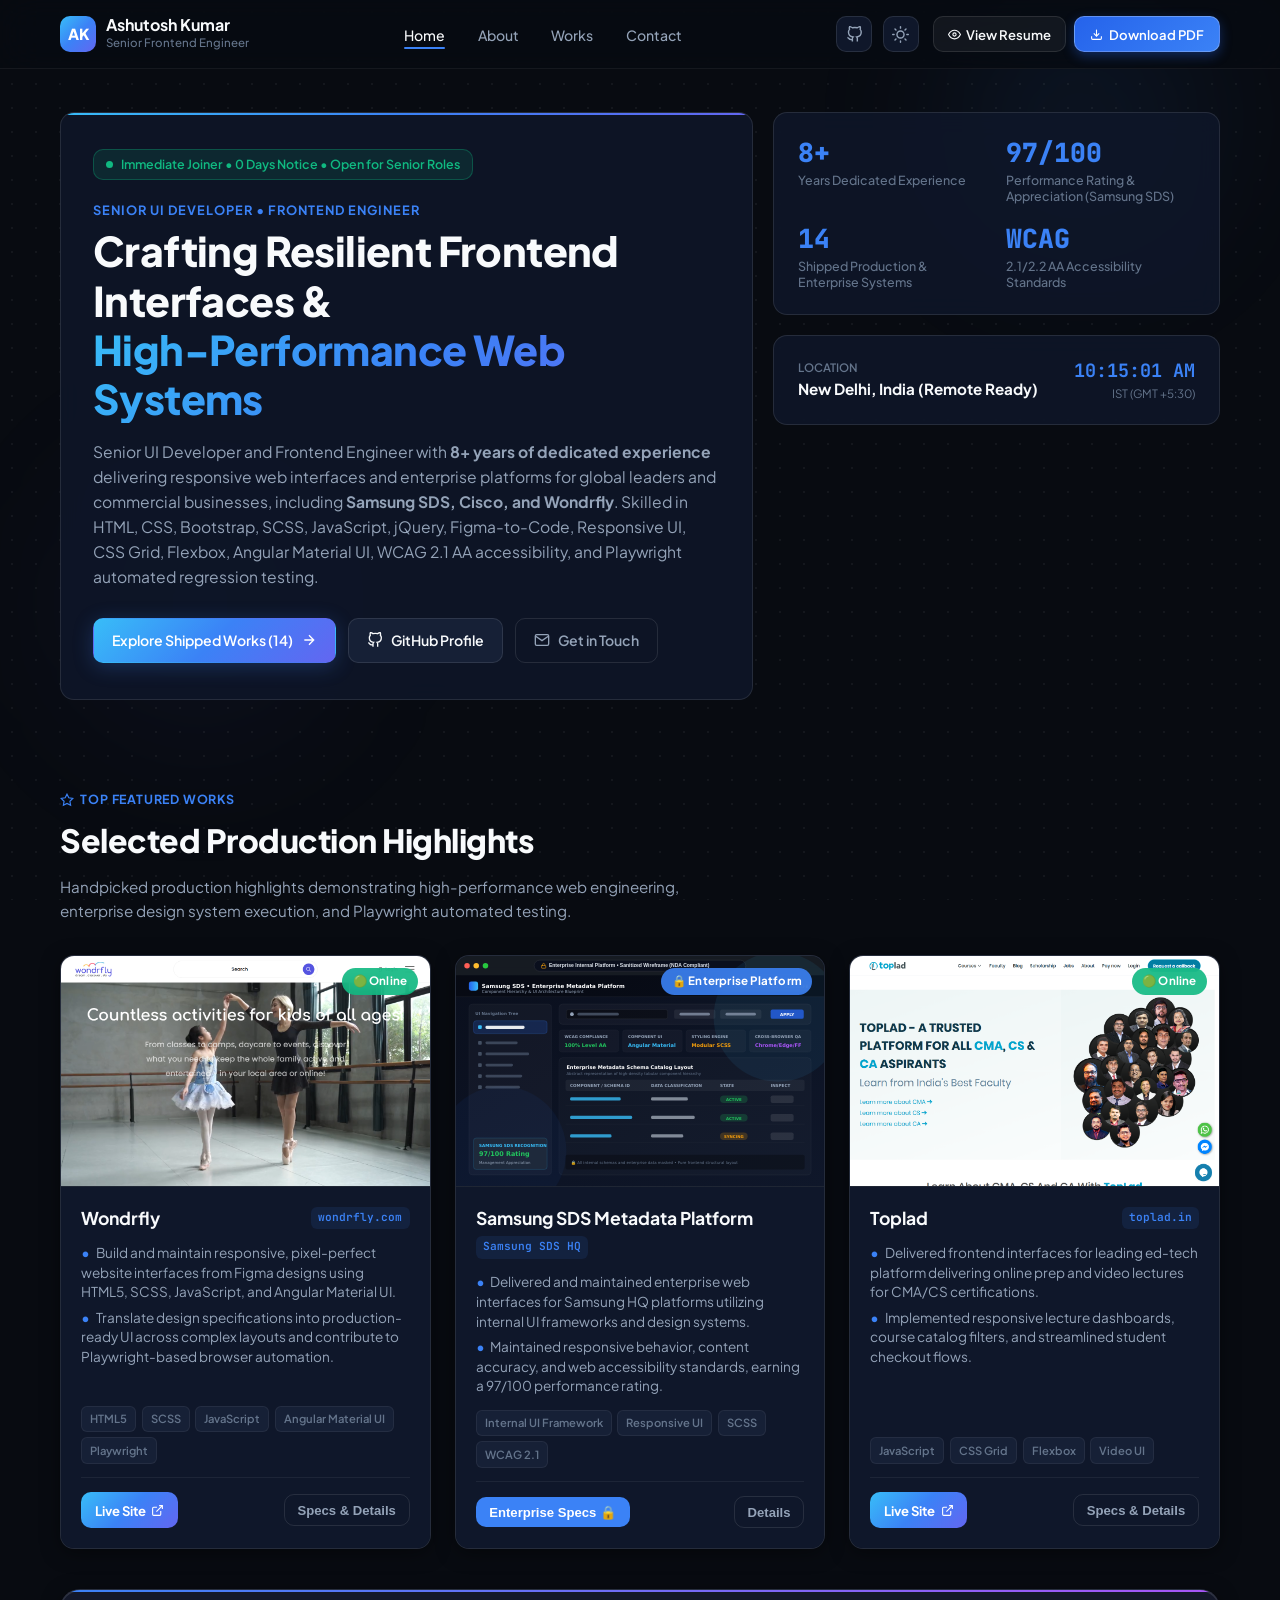
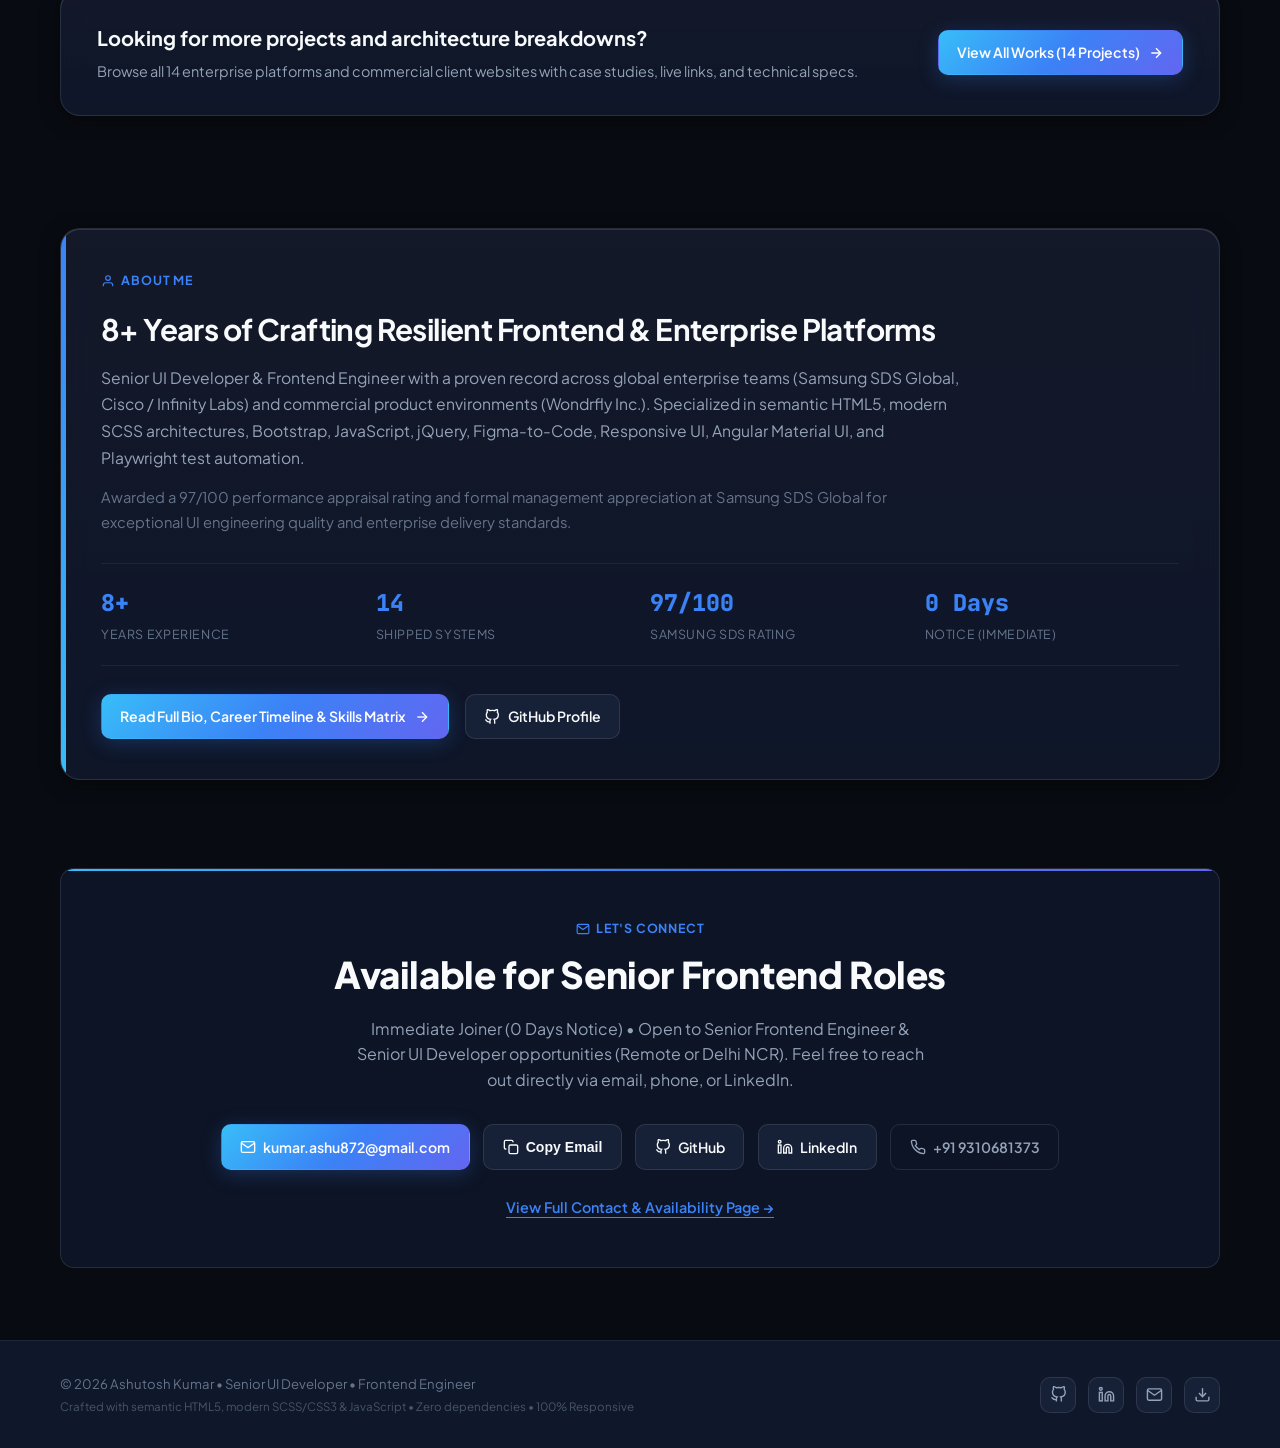
==== commit c88b9949: "feat(branding): standardize to Senior UI Developer, remove ES6+, remove ATS labels, and clean print " ====
--- a/index.html
+++ b/index.html
@@ -54,7 +54,7 @@
           <li><a href="about.html" class="nav-link">About</a></li>
           <li><a href="works.html" class="nav-link">Works</a></li>
           <li><a href="contact.html" class="nav-link">Contact</a></li>
-          <li class="mobile-only-resume"><a href="assets/Ashutosh_Kumar_ATS_Resume.html" target="_blank" rel="noopener noreferrer" class="nav-link">👁️ View Web ATS</a></li>
+          <li class="mobile-only-resume"><a href="assets/Ashutosh_Kumar_ATS_Resume.html" target="_blank" rel="noopener noreferrer" class="nav-link">👁️ View Resume</a></li>
           <li class="mobile-only-resume"><a href="assets/Ashutosh_Kumar_Resume.pdf" class="nav-link" download="Ashutosh_Kumar_Resume.pdf">📥 Download PDF (Resume)</a></li>
         </ul>
 
@@ -85,15 +85,15 @@
 
           <!-- Differentiated Resume CTAs on Desktop -->
           <div class="nav-resume-group">
-            <a href="assets/Ashutosh_Kumar_ATS_Resume.html" target="_blank" rel="noopener noreferrer" class="btn-nav-ats" title="View formatted ATS resume in browser (Zero Download)">
+            <a href="assets/Ashutosh_Kumar_ATS_Resume.html" target="_blank" rel="noopener noreferrer" class="btn-nav-ats" title="View formatted resume in browser (Zero Download)">
               <svg viewBox="0 0 24 24" width="13" height="13" fill="none" stroke="currentColor" stroke-width="2">
                 <path d="M1 12s4-8 11-8 11 8 11 8-4 8-11 8-11-8-11-8z"></path>
                 <circle cx="12" cy="12" r="3"></circle>
               </svg>
-              <span>View ATS</span>
-            </a>
-
-            <a href="assets/Ashutosh_Kumar_Resume.pdf" download="Ashutosh_Kumar_Resume.pdf" class="btn-nav-pdf" title="Download official ATS resume PDF (Printable)">
+              <span>View Resume</span>
+            </a>
+
+            <a href="assets/Ashutosh_Kumar_Resume.pdf" download="Ashutosh_Kumar_Resume.pdf" class="btn-nav-pdf" title="Download official resume PDF (Printable)">
               <svg viewBox="0 0 24 24" width="13" height="13" fill="none" stroke="currentColor" stroke-width="2">
                 <path d="M21 15v4a2 2 0 0 1-2 2H5a2 2 0 0 1-2-2v-4"></path>
                 <polyline points="7 10 12 15 17 10"></polyline>
@@ -128,12 +128,12 @@
                 <span>Immediate Joiner &bull; 0 Days Notice &bull; Open for Senior Roles</span>
               </div>
 
-              <div class="hero-subtitle">Senior Frontend Engineer &bull; Senior UI Developer</div>
+              <div class="hero-subtitle">Senior UI Developer &bull; Frontend Engineer</div>
               <h1 class="hero-title">
-                Crafting Resilient Frontend Architectures &amp; <span class="text-gradient">High-Performance Web Systems</span>
+                Crafting Resilient Frontend Interfaces &amp; <span class="text-gradient">High-Performance Web Systems</span>
               </h1>
               <p class="hero-bio">
-                Senior Frontend/UI Engineer with <strong>8+ years of dedicated experience</strong> engineering scalable component architectures, responsive web interfaces, and enterprise platforms for global leaders and growing businesses, including <strong>Samsung SDS, Cisco, and Wondrfly</strong>. Skilled in HTML5, CSS3, SCSS/Sass, JavaScript (ES6+), Angular Material UI, reusable UI patterns, pixel-perfect Figma-to-code implementation, WCAG 2.1 AA accessibility, and Playwright automated regression testing.
+                Senior UI Developer and Frontend Engineer with <strong>8+ years of dedicated experience</strong> delivering responsive web interfaces and enterprise platforms for global leaders and commercial businesses, including <strong>Samsung SDS, Cisco, and Wondrfly</strong>. Skilled in HTML, CSS, Bootstrap, SCSS, JavaScript, jQuery, Figma-to-Code, Responsive UI, CSS Grid, Flexbox, Angular Material UI, WCAG 2.1 AA accessibility, and Playwright automated regression testing.
               </p>
             </div>
 
@@ -275,7 +275,7 @@
               </div>
               <div class="card-tech-stack">
                 <span class="tech-badge">Internal UI Framework</span>
-                <span class="tech-badge">Design Systems</span>
+                <span class="tech-badge">Responsive UI</span>
                 <span class="tech-badge">SCSS</span>
                 <span class="tech-badge">WCAG 2.1</span>
               </div>
@@ -307,7 +307,7 @@
                 </span>
               </div>
               <div class="card-tech-stack">
-                <span class="tech-badge">JavaScript ES6</span>
+                <span class="tech-badge">JavaScript</span>
                 <span class="tech-badge">CSS Grid</span>
                 <span class="tech-badge">Flexbox</span>
                 <span class="tech-badge">Video UI</span>
@@ -355,7 +355,7 @@
             </div>
             <h2 class="about-preview-title">8+ Years of Crafting Resilient Frontend &amp; Enterprise Platforms</h2>
             <p class="about-preview-text">
-              Senior Frontend Engineer &amp; Senior UI Developer with a proven record across global enterprise teams (Samsung SDS Global, Cisco / Infinity Labs) and fast-paced product environments (Wondrfly Inc.). Specialized in semantic HTML5, modern SCSS architectures, JavaScript (ES6+), Angular Material UI, and Playwright test automation.
+              Senior UI Developer &amp; Frontend Engineer with a proven record across global enterprise teams (Samsung SDS Global, Cisco / Infinity Labs) and commercial product environments (Wondrfly Inc.). Specialized in semantic HTML5, modern SCSS architectures, Bootstrap, JavaScript, jQuery, Figma-to-Code, Responsive UI, Angular Material UI, and Playwright test automation.
             </p>
             <p class="about-preview-text" style="color: var(--text-muted); font-size: 0.92rem;">
               Awarded a 97/100 performance appraisal rating and formal management appreciation at Samsung SDS Global for exceptional UI engineering quality and enterprise delivery standards.
@@ -472,8 +472,8 @@
     <div class="container">
       <div class="footer-content">
         <div class="footer-left">
-          <span class="footer-copy">&copy; 2026 Ashutosh Kumar &bull; Senior Frontend Engineer &bull; Senior UI Developer</span>
-          <span class="footer-compliance">Crafted with semantic HTML5, modern SCSS/CSS3 &amp; ES6+ &bull; Zero dependencies &bull; 100% Responsive</span>
+          <span class="footer-copy">&copy; 2026 Ashutosh Kumar &bull; Senior UI Developer &bull; Frontend Engineer</span>
+          <span class="footer-compliance">Crafted with semantic HTML5, modern SCSS/CSS3 &amp; JavaScript &bull; Zero dependencies &bull; 100% Responsive</span>
         </div>
 
         <div class="footer-social-links">
@@ -495,7 +495,7 @@
               <polyline points="22,6 12,13 2,6"></polyline>
             </svg>
           </a>
-          <a href="assets/Ashutosh_Kumar_Resume.pdf" download="Ashutosh_Kumar_Resume.pdf" class="social-icon-link" aria-label="Download ATS Resume PDF" title="Download Resume PDF">
+          <a href="assets/Ashutosh_Kumar_Resume.pdf" download="Ashutosh_Kumar_Resume.pdf" class="social-icon-link" aria-label="Download Resume PDF" title="Download Resume PDF">
             <svg viewBox="0 0 24 24" fill="none" stroke="currentColor" stroke-width="2">
               <path d="M21 15v4a2 2 0 0 1-2 2H5a2 2 0 0 1-2-2v-4"/>
               <polyline points="7 10 12 15 17 10"/>
--- a/css/style.css
+++ b/css/style.css
@@ -447,12 +447,47 @@
   cursor: pointer;
   align-items: center;
   justify-content: center;
+  flex-direction: column;
+  gap: 4.5px;
+  padding: 8px 6px;
   flex-shrink: 0;
+  transition: all var(--transition-fast);
+}
+
+.mobile-toggle-btn:hover {
+  border-color: var(--accent-primary);
+  color: var(--accent-primary);
+  background: var(--bg-surface-elevated);
+}
+
+.mobile-toggle-btn span {
+  display: block;
+  width: 20px;
+  height: 2px;
+  background-color: currentColor;
+  border-radius: var(--radius-full);
+  transition: transform var(--transition-base), opacity var(--transition-base);
+  pointer-events: none;
+}
+
+/* Morph hamburger into X when active/open */
+.mobile-toggle-btn.active span:nth-child(1) {
+  transform: translateY(6.5px) rotate(45deg);
+}
+
+.mobile-toggle-btn.active span:nth-child(2) {
+  opacity: 0;
+  transform: scaleX(0);
+}
+
+.mobile-toggle-btn.active span:nth-child(3) {
+  transform: translateY(-6.5px) rotate(-45deg);
 }
 
 .mobile-toggle-btn svg {
   width: 20px;
   height: 20px;
+  stroke: currentColor;
   pointer-events: none;
 }
 
@@ -2034,6 +2069,12 @@
   background: #ffffff;
   border-color: #cbd5e1;
   color: #0f172a;
+}
+
+[data-theme="light"] .mobile-toggle-btn:hover {
+  border-color: var(--accent-primary);
+  color: var(--accent-primary);
+  background: #f1f5f9;
 }
 
 [data-theme="light"] .nav-links {
